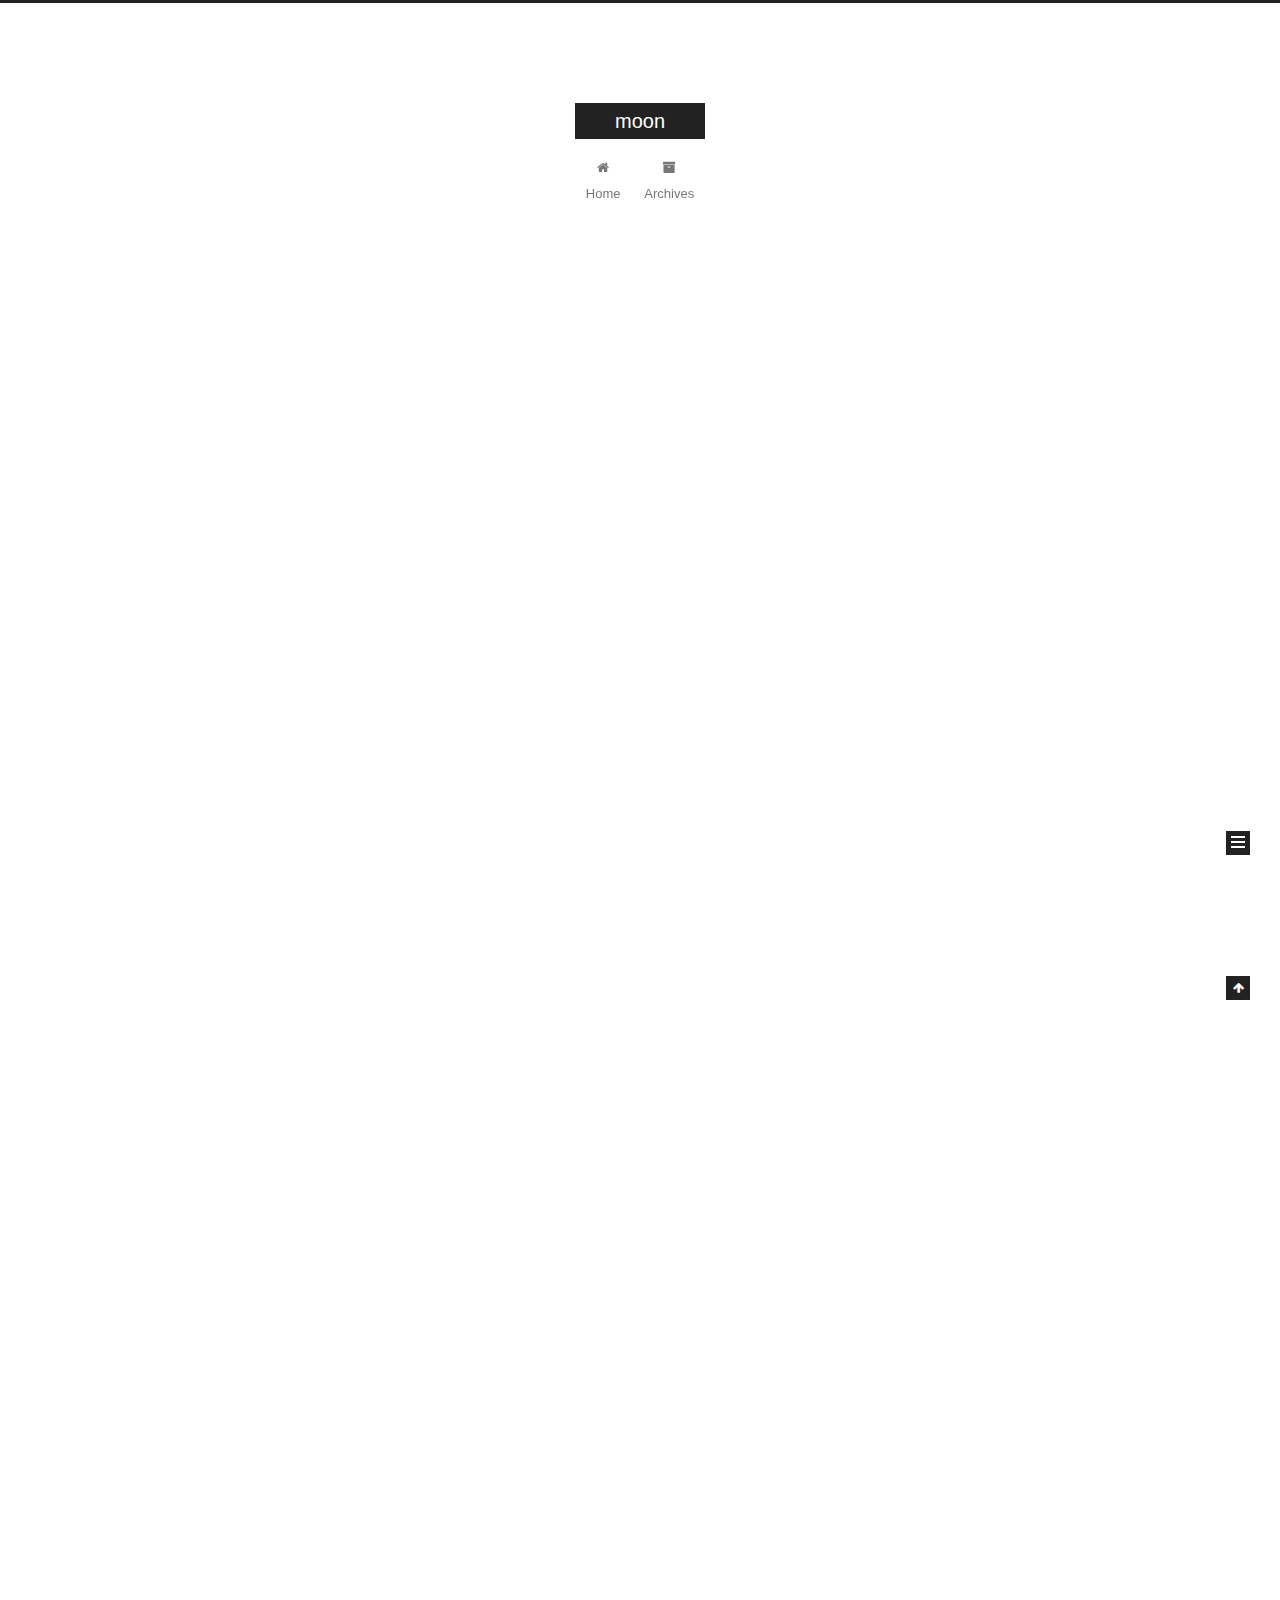
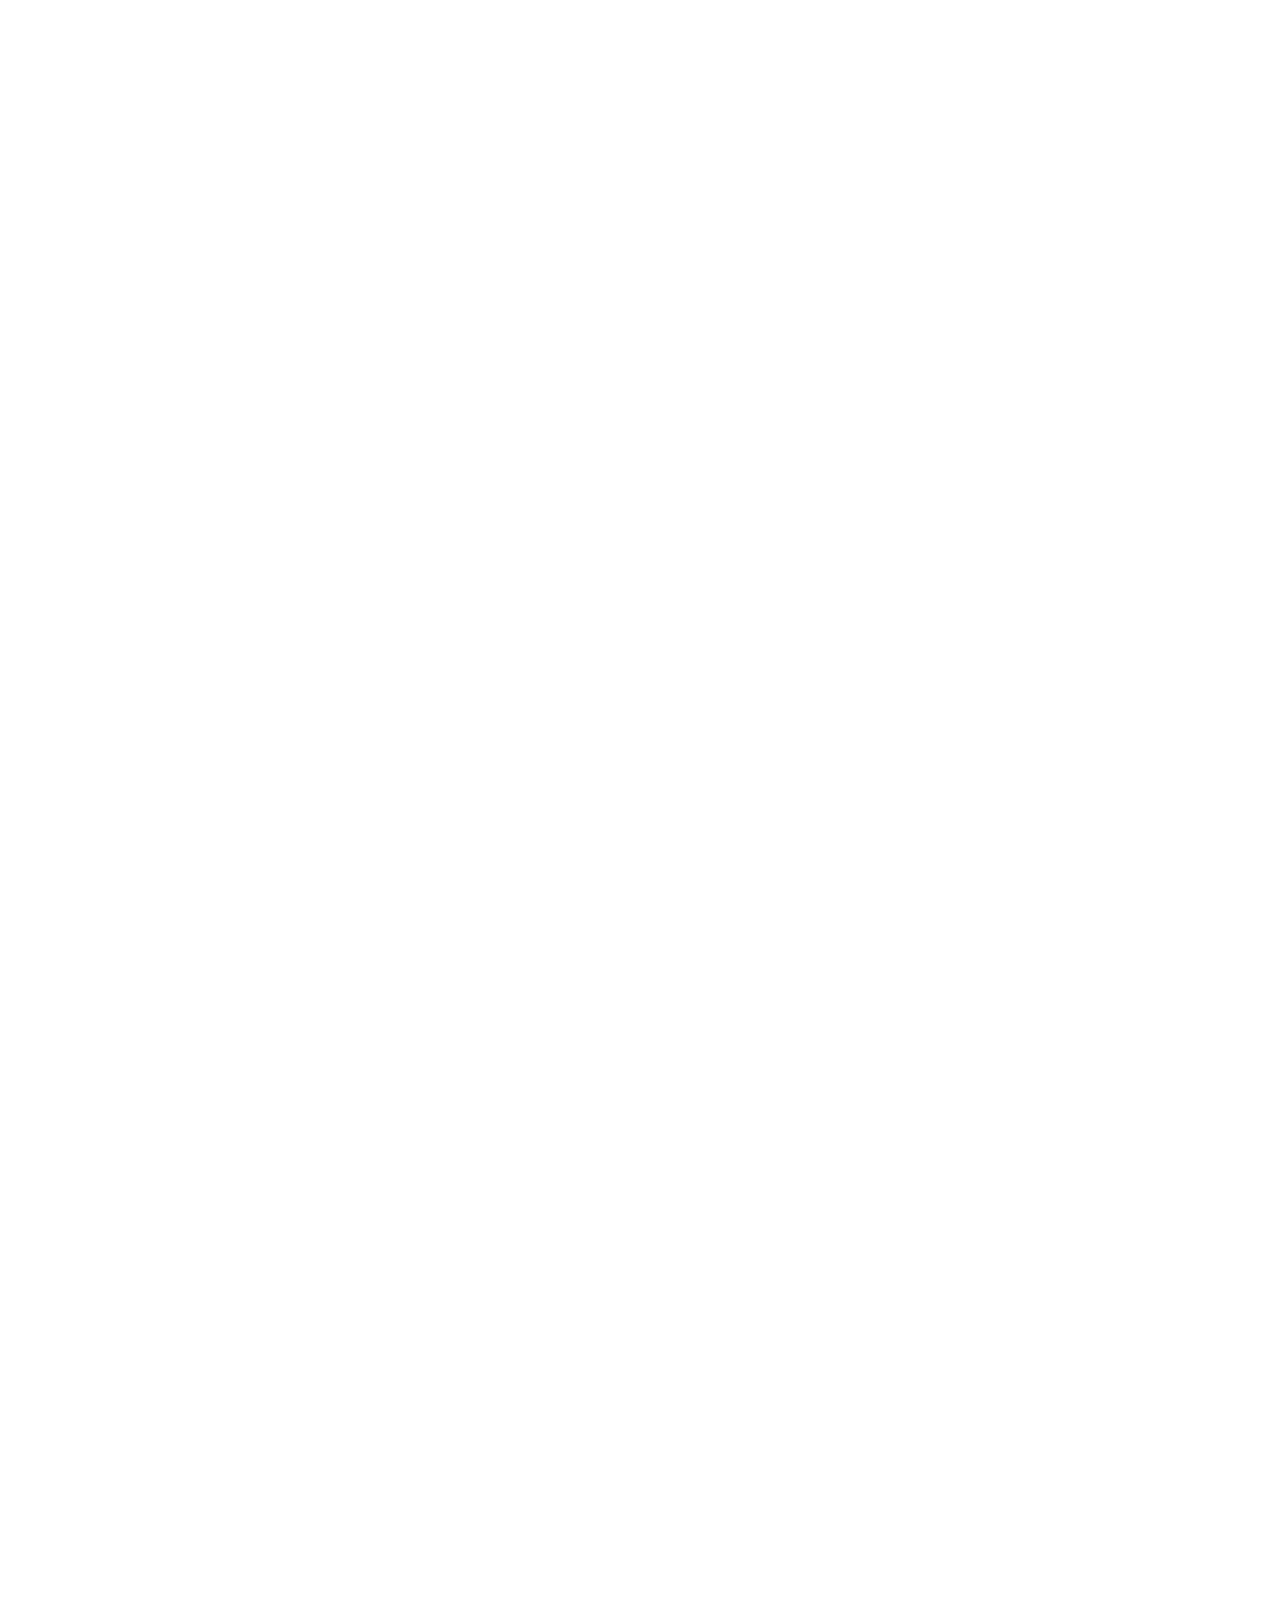
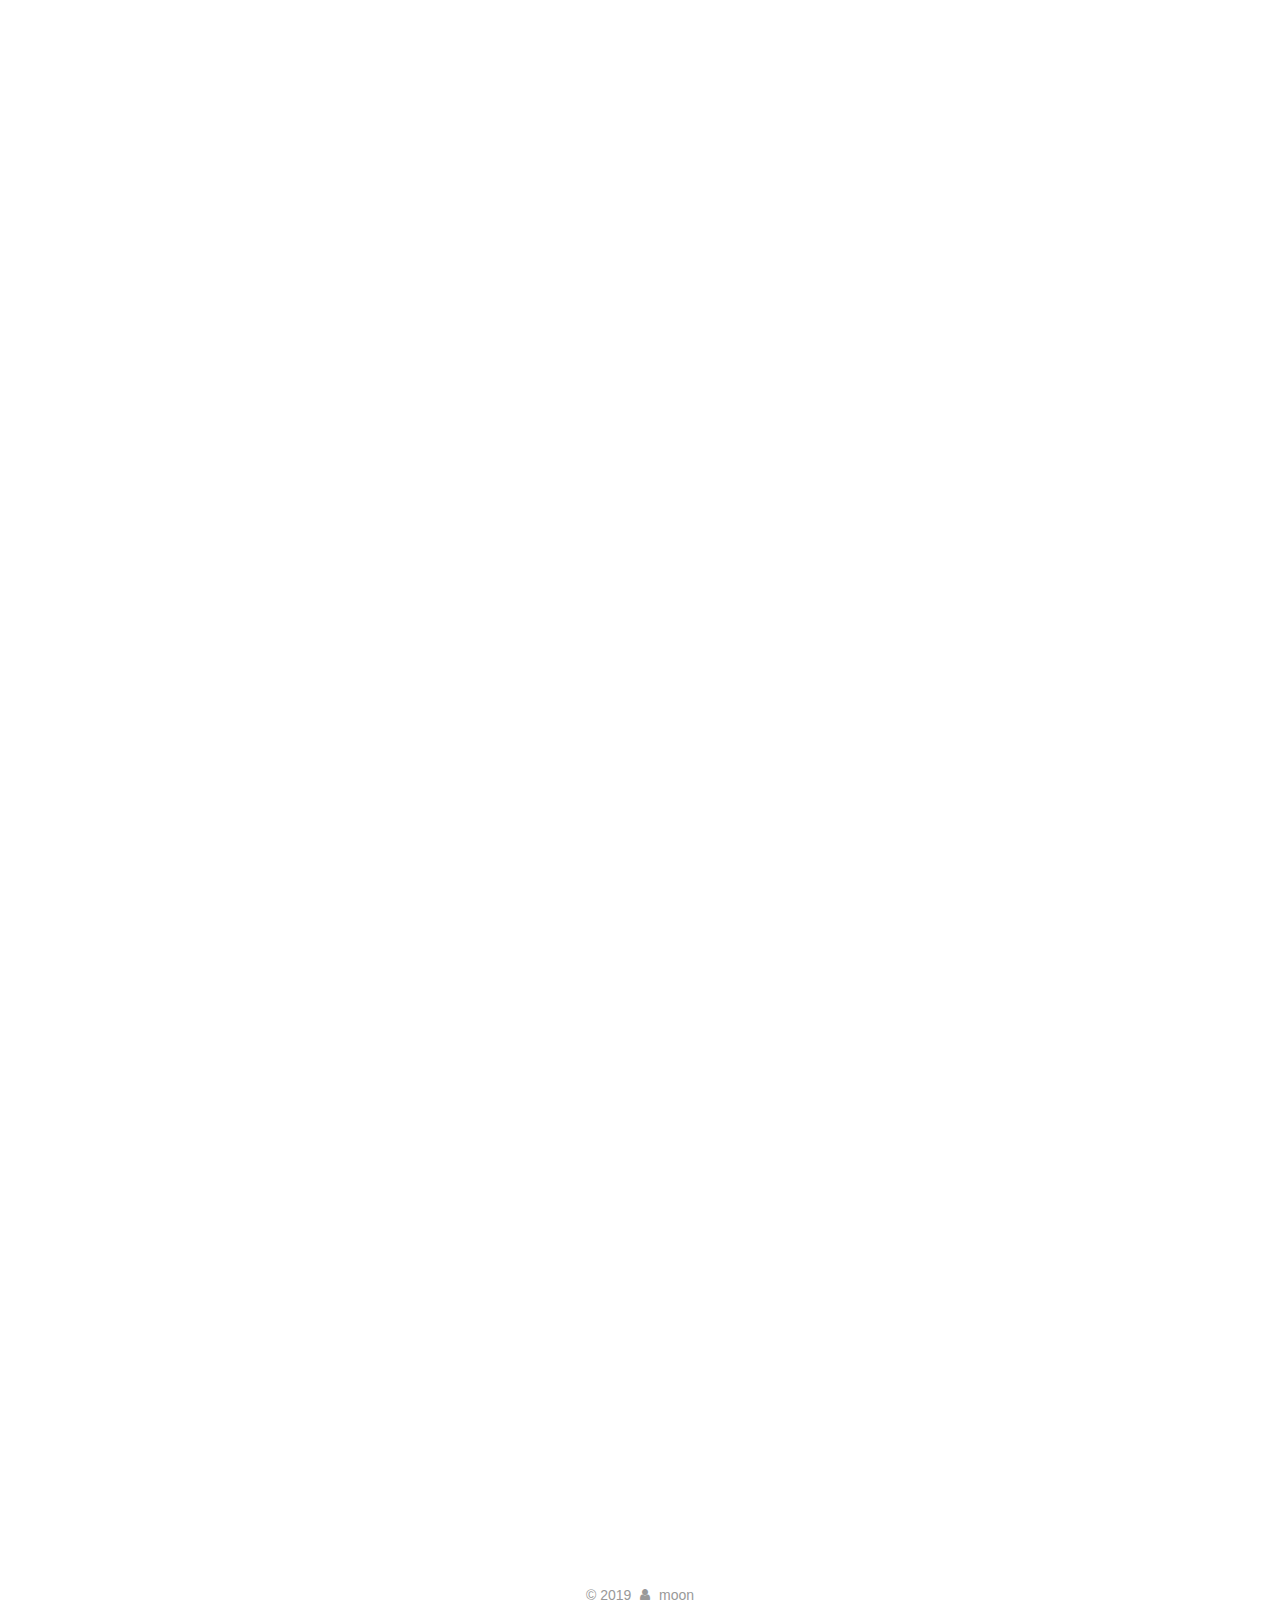
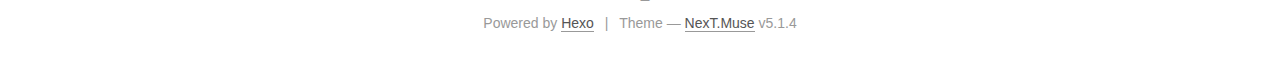
==== index.html @ 8098ab24 "Site updated: 2019-11-05 17:29:09" ====
<!DOCTYPE html>



  


<html class="theme-next muse use-motion" lang="zh-hans">
<head>
  <meta charset="UTF-8"/>
<meta http-equiv="X-UA-Compatible" content="IE=edge" />
<meta name="viewport" content="width=device-width, initial-scale=1, maximum-scale=1"/>
<meta name="theme-color" content="#222">









<meta http-equiv="Cache-Control" content="no-transform" />
<meta http-equiv="Cache-Control" content="no-siteapp" />
















  
  
  <link href="/lib/fancybox/source/jquery.fancybox.css?v=2.1.5" rel="stylesheet" type="text/css" />







<link href="/lib/font-awesome/css/font-awesome.min.css?v=4.6.2" rel="stylesheet" type="text/css" />

<link href="/css/main.css?v=5.1.4" rel="stylesheet" type="text/css" />


  <link rel="apple-touch-icon" sizes="180x180" href="/images/apple-touch-icon-next.png?v=5.1.4">


  <link rel="icon" type="image/png" sizes="32x32" href="/images/favicon-32x32-next.png?v=5.1.4">


  <link rel="icon" type="image/png" sizes="16x16" href="/images/favicon-16x16-next.png?v=5.1.4">


  <link rel="mask-icon" href="/images/logo.svg?v=5.1.4" color="#222">





  <meta name="keywords" content="Hexo, NexT" />










<meta name="description" content="🐎上人生">
<meta property="og:type" content="website">
<meta property="og:title" content="moon">
<meta property="og:url" content="http:&#x2F;&#x2F;yoursite.com&#x2F;index.html">
<meta property="og:site_name" content="moon">
<meta property="og:description" content="🐎上人生">
<meta property="og:locale" content="zh-hans">
<meta name="twitter:card" content="summary">



<script type="text/javascript" id="hexo.configurations">
  var NexT = window.NexT || {};
  var CONFIG = {
    root: '/',
    scheme: 'Muse',
    version: '5.1.4',
    sidebar: {"position":"left","display":"post","offset":12,"b2t":false,"scrollpercent":false,"onmobile":false},
    fancybox: true,
    tabs: true,
    motion: {"enable":true,"async":false,"transition":{"post_block":"fadeIn","post_header":"slideDownIn","post_body":"slideDownIn","coll_header":"slideLeftIn","sidebar":"slideUpIn"}},
    duoshuo: {
      userId: '0',
      author: 'Author'
    },
    algolia: {
      applicationID: '',
      apiKey: '',
      indexName: '',
      hits: {"per_page":10},
      labels: {"input_placeholder":"Search for Posts","hits_empty":"We didn't find any results for the search: ${query}","hits_stats":"${hits} results found in ${time} ms"}
    }
  };
</script>



  <link rel="canonical" href="http://yoursite.com/"/>





  <title>moon</title>
  








</head>

<body itemscope itemtype="http://schema.org/WebPage" lang="zh-hans">

  
  
    
  

  <div class="container sidebar-position-left 
  page-home">
    <div class="headband"></div>

    <header id="header" class="header" itemscope itemtype="http://schema.org/WPHeader">
      <div class="header-inner"><div class="site-brand-wrapper">
  <div class="site-meta ">
    

    <div class="custom-logo-site-title">
      <a href="/"  class="brand" rel="start">
        <span class="logo-line-before"><i></i></span>
        <span class="site-title">moon</span>
        <span class="logo-line-after"><i></i></span>
      </a>
    </div>
      
        <p class="site-subtitle"></p>
      
  </div>

  <div class="site-nav-toggle">
    <button>
      <span class="btn-bar"></span>
      <span class="btn-bar"></span>
      <span class="btn-bar"></span>
    </button>
  </div>
</div>

<nav class="site-nav">
  

  
    <ul id="menu" class="menu">
      
        
        <li class="menu-item menu-item-home">
          <a href="/%20" rel="section">
            
              <i class="menu-item-icon fa fa-fw fa-home"></i> <br />
            
            Home
          </a>
        </li>
      
        
        <li class="menu-item menu-item-archives">
          <a href="/archives/%20" rel="section">
            
              <i class="menu-item-icon fa fa-fw fa-archive"></i> <br />
            
            Archives
          </a>
        </li>
      

      
    </ul>
  

  
</nav>



 </div>
    </header>

    <main id="main" class="main">
      <div class="main-inner">
        <div class="content-wrap">
          <div id="content" class="content">
            
  <section id="posts" class="posts-expand">
    
      

  

  
  
  

  <article class="post post-type-normal" itemscope itemtype="http://schema.org/Article">
  
  
  
  <div class="post-block">
    <link itemprop="mainEntityOfPage" href="http://yoursite.com/2019/11/05/hexo-github%E6%90%AD%E5%BB%BA%E5%85%8D%E8%B4%B9%E4%B8%AA%E4%BA%BA%E5%8D%9A%E5%AE%A2/">

    <span hidden itemprop="author" itemscope itemtype="http://schema.org/Person">
      <meta itemprop="name" content="moon">
      <meta itemprop="description" content="">
      <meta itemprop="image" content="/images/avatar.gif">
    </span>

    <span hidden itemprop="publisher" itemscope itemtype="http://schema.org/Organization">
      <meta itemprop="name" content="moon">
    </span>

    
      <header class="post-header">

        
        
          <h1 class="post-title" itemprop="name headline">
                
                <a class="post-title-link" href="/2019/11/05/hexo-github%E6%90%AD%E5%BB%BA%E5%85%8D%E8%B4%B9%E4%B8%AA%E4%BA%BA%E5%8D%9A%E5%AE%A2/" itemprop="url">hexo-github搭建免费个人博客</a></h1>
        

        <div class="post-meta">
          <span class="post-time">
            
              <span class="post-meta-item-icon">
                <i class="fa fa-calendar-o"></i>
              </span>
              
                <span class="post-meta-item-text">Posted on</span>
              
              <time title="Post created" itemprop="dateCreated datePublished" datetime="2019-11-05T16:57:14+08:00">
                2019-11-05
              </time>
            

            

            
          </span>

          

          
            
          

          
          

          

          

          

        </div>
      </header>
    

    
    
    
    <div class="post-body" itemprop="articleBody">

      
      

      
        
          
            <hr>
<p>title: hexo+github搭建免费个人博客<br>date: 2019-11-05 16:35:52<br>tags:<br>–</p>
<p>#前言</p>
<p>使用github服务搭建博客的好处：</p>
<p>1.纯静态文件，访问速度快；<br>2.完全免费哦，不花一分钱就可以搭建，不需要服务器不需要后台；<br>3.随便绑定自己的域名，毫无ps痕迹<br>4.基于GitHub版本管理，可以随意恢复各个分支版本<br>5.此处省略…..</p>
<p>#2.准备工作</p>
<p>在开始一切之前，你必须：</p>
<p>1.有一个GitHub账号；<br>2.安装了node.js、npm,不懂请进行百度；<br>3.安装git客户端<br>4.本文相关环境(<a href="mailto:mac_os@10.13.6" target="_blank" rel="noopener">mac_os@10.13.6</a>，git@2.8.1，<a href="mailto:hexo@3.1.0" target="_blank" rel="noopener">hexo@3.1.0</a>)</p>
<p>#3.搭建github博客</p>
<p>3.1创建仓库</p>
<p>新建一个名为你的用户名.github.io的仓库，比如说，如果你的github用户名是test，那么你就新建test.github.io的仓库（必须是你的用户名，其它名称无效），将来你的网站访问地址就是 <a href="http://test.github.io" target="_blank" rel="noopener">http://test.github.io</a> 了，是不是很方便？</p>
<p>由此可见，每一个github账户最多只能创建一个这样可以直接使用域名访问的仓库。    </p>
<p>几个注意的地方：<br>注册的邮箱一定要验证，否则不会成功；<br>仓库名字必须是：username.github.io，其中username是你的用户名；<br>仓库创建成功不会立即生效，需要过一段时间，大概10-30分钟，或者更久，我的等了半个小时才生效</p>
<p>3.2域名绑定</p>
<p>当然，你不绑定域名肯定也是可以的，就用默认的 xxx.github.io 来访问，如果你想更个性一点，想拥有一个属于自己的域名，那也是OK的。</p>
<p>首先你要注册一个域名，域名注册以前总是推荐去godaddy，现在觉得其实国内的阿里云也挺不错的，价格也不贵，毕竟是大公司，放心！</p>
<p>绑定域名分2种情况：带www和不带www的。</p>
<p>域名配置最常见有2种方式，CNAME和A记录，CNAME填写域名，A记录填写IP，由于不带www方式只能采用A记录，所以必须先ping一下你的用户名.github.io的IP，然后到你的域名DNS设置页，将A记录指向你ping出来的IP，将CNAME指向你的用户名.github.io，这样可以保证无论是否添加www都可以访问。</p>
<p>3.3配置ssh key</p>
<p>为什么要配置这个呢？因为你提交代码肯定要拥有你的github权限才可以，但是直接使用用户名和密码太不安全了，所以我们使用ssh key来解决本地和服务器的连接问题。</p>
<p>$ cd ~/. ssh #检查本机已存在的ssh密钥<br>如果提示：No such file or directory 说明你是第一次使用git。</p>
<p>ssh-keygen -t rsa -C “邮件地址”</p>
<p>然后连续3次回车，最终会生成一个文件在用户目录下，打开用户目录，找到.ssh\id_rsa.pub文件，记事本打开并复制里面的内容，打开你的github主页，进入个人设置 -&gt; SSH and GPG keys -&gt; New SSH key：</p>
<p>3.4测试是否成功</p>
<p>$ ssh -T <a href="mailto:git@github.com" target="_blank" rel="noopener">git@github.com</a> # 注意邮箱地址不用改<br>如果提示Are you sure you want to continue connecting (yes/no)?，输入yes，然后会看到：</p>
<p>Hi liuxianan! You’ve successfully authenticated, but GitHub does not provide shell access.</p>
<p>看到这个信息说明SSH已配置成功！</p>
<p>此时你还需要配置：</p>
<p>$ git config –global user.name “liuxianan”// 你的github用户名，非昵称<br>$ git config –global user.email  “<a href="mailto:xxx@qq.com" target="_blank" rel="noopener">xxx@qq.com</a>“// 填写你的github注册邮箱</p>
<p>#4.用hexo开始写博客</p>
<p>Hexo是一个简单、快速、强大的基于 Github Pages 的博客发布工具，支持Markdown格式，有众多优秀插件和主题。</p>
<p>官网： <a href="http://hexo.io" target="_blank" rel="noopener">http://hexo.io</a><br>github: <a href="https://github.com/hexojs/hexo" target="_blank" rel="noopener">https://github.com/hexojs/hexo</a></p>
<p>安装：<br>$ npm install -g hexo</p>
<p>初始化：<br>$ cd /f/Workspaces/hexo/<br>$ hexo init<br>在电脑的某个地方新建一个名为hexo的文件夹（名字可以随便取），比如我的是F:\Workspaces\hexo，由于这个文件夹将来就作为你存放代码的地方，所以最好不要随便放。</p>
<p>执行以上命令之后，hexo就会在public文件夹生成相关html文件，这些文件将来都是要提交到github去的：</p>
<p>修改主题：<br>既然默认主题很丑，那我们别的不做，首先来替换一个好看点的主题。这是 官方主题。</p>
<p>个人比较喜欢的2个主题：hexo-theme-jekyll 和 hexo-theme-yilia。</p>
<p>首先下载这个主题：<br>$ cd /f/Workspaces/hexo/<br>$ git clone <a href="https://github.com/litten/hexo-theme-yilia.git" target="_blank" rel="noopener">https://github.com/litten/hexo-theme-yilia.git</a> themes/yilia</p>
<p>修改_config.yml中的theme: landscape改为theme: yilia，然后重新执行hexo g来重新生成。</p>
<p>如果出现一些莫名其妙的问题，可以先执行hexo clean来清理一下public的内容，然后再来重新生成和发布。</p>
<p>上传到github:</p>
<p>如果你一切都配置好了，发布上传很容易，一句hexo d就搞定，当然关键还是你要把所有东西配置好。</p>
<p>首先，ssh key肯定要配置好。</p>
<p>其次，配置_config.yml中有关deploy的部分：</p>
<p>正确写法：</p>
<p>deploy:<br>  type: git<br>  repository: <a href="mailto:git@github.com" target="_blank" rel="noopener">git@github.com</a>:liuxianan/liuxianan.github.io.git<br>  branch: master</p>

          
        
      
    </div>
    
    
    

    

    

    

    <footer class="post-footer">
      

      

      

      
      
        <div class="post-eof"></div>
      
    </footer>
  </div>
  
  
  
  </article>


    
      

  

  
  
  

  <article class="post post-type-normal" itemscope itemtype="http://schema.org/Article">
  
  
  
  <div class="post-block">
    <link itemprop="mainEntityOfPage" href="http://yoursite.com/2019/11/05/hello-world/">

    <span hidden itemprop="author" itemscope itemtype="http://schema.org/Person">
      <meta itemprop="name" content="moon">
      <meta itemprop="description" content="">
      <meta itemprop="image" content="/images/avatar.gif">
    </span>

    <span hidden itemprop="publisher" itemscope itemtype="http://schema.org/Organization">
      <meta itemprop="name" content="moon">
    </span>

    
      <header class="post-header">

        
        
          <h1 class="post-title" itemprop="name headline">
                
                <a class="post-title-link" href="/2019/11/05/hello-world/" itemprop="url">Hello World</a></h1>
        

        <div class="post-meta">
          <span class="post-time">
            
              <span class="post-meta-item-icon">
                <i class="fa fa-calendar-o"></i>
              </span>
              
                <span class="post-meta-item-text">Posted on</span>
              
              <time title="Post created" itemprop="dateCreated datePublished" datetime="2019-11-05T16:00:19+08:00">
                2019-11-05
              </time>
            

            

            
          </span>

          

          
            
          

          
          

          

          

          

        </div>
      </header>
    

    
    
    
    <div class="post-body" itemprop="articleBody">

      
      

      
        
          
            <p>Welcome to <a href="https://hexo.io/" target="_blank" rel="noopener">Hexo</a>! This is your very first post. Check <a href="https://hexo.io/docs/" target="_blank" rel="noopener">documentation</a> for more info. If you get any problems when using Hexo, you can find the answer in <a href="https://hexo.io/docs/troubleshooting.html" target="_blank" rel="noopener">troubleshooting</a> or you can ask me on <a href="https://github.com/hexojs/hexo/issues" target="_blank" rel="noopener">GitHub</a>.</p>
<h2 id="Quick-Start"><a href="#Quick-Start" class="headerlink" title="Quick Start"></a>Quick Start</h2><h3 id="Create-a-new-post"><a href="#Create-a-new-post" class="headerlink" title="Create a new post"></a>Create a new post</h3><figure class="highlight bash"><table><tr><td class="gutter"><pre><span class="line">1</span><br></pre></td><td class="code"><pre><span class="line">$ hexo new <span class="string">"My New Post"</span></span><br></pre></td></tr></table></figure>

<p>More info: <a href="https://hexo.io/docs/writing.html" target="_blank" rel="noopener">Writing</a></p>
<h3 id="Run-server"><a href="#Run-server" class="headerlink" title="Run server"></a>Run server</h3><figure class="highlight bash"><table><tr><td class="gutter"><pre><span class="line">1</span><br></pre></td><td class="code"><pre><span class="line">$ hexo server</span><br></pre></td></tr></table></figure>

<p>More info: <a href="https://hexo.io/docs/server.html" target="_blank" rel="noopener">Server</a></p>
<h3 id="Generate-static-files"><a href="#Generate-static-files" class="headerlink" title="Generate static files"></a>Generate static files</h3><figure class="highlight bash"><table><tr><td class="gutter"><pre><span class="line">1</span><br></pre></td><td class="code"><pre><span class="line">$ hexo generate</span><br></pre></td></tr></table></figure>

<p>More info: <a href="https://hexo.io/docs/generating.html" target="_blank" rel="noopener">Generating</a></p>
<h3 id="Deploy-to-remote-sites"><a href="#Deploy-to-remote-sites" class="headerlink" title="Deploy to remote sites"></a>Deploy to remote sites</h3><figure class="highlight bash"><table><tr><td class="gutter"><pre><span class="line">1</span><br></pre></td><td class="code"><pre><span class="line">$ hexo deploy</span><br></pre></td></tr></table></figure>

<p>More info: <a href="https://hexo.io/docs/one-command-deployment.html" target="_blank" rel="noopener">Deployment</a></p>

          
        
      
    </div>
    
    
    

    

    

    

    <footer class="post-footer">
      

      

      

      
      
        <div class="post-eof"></div>
      
    </footer>
  </div>
  
  
  
  </article>


    
  </section>

  


          </div>
          


          

        </div>
        
          
  
  <div class="sidebar-toggle">
    <div class="sidebar-toggle-line-wrap">
      <span class="sidebar-toggle-line sidebar-toggle-line-first"></span>
      <span class="sidebar-toggle-line sidebar-toggle-line-middle"></span>
      <span class="sidebar-toggle-line sidebar-toggle-line-last"></span>
    </div>
  </div>

  <aside id="sidebar" class="sidebar">
    
    <div class="sidebar-inner">

      

      

      <section class="site-overview-wrap sidebar-panel sidebar-panel-active">
        <div class="site-overview">
          <div class="site-author motion-element" itemprop="author" itemscope itemtype="http://schema.org/Person">
            
              <p class="site-author-name" itemprop="name">moon</p>
              <p class="site-description motion-element" itemprop="description">🐎上人生</p>
          </div>

          <nav class="site-state motion-element">

            
              <div class="site-state-item site-state-posts">
              
                <a href="/archives/%20%7C%7C%20archive">
              
                  <span class="site-state-item-count">2</span>
                  <span class="site-state-item-name">posts</span>
                </a>
              </div>
            

            

            

          </nav>

          

          

          
          

          
          

          

        </div>
      </section>

      

      

    </div>
  </aside>


        
      </div>
    </main>

    <footer id="footer" class="footer">
      <div class="footer-inner">
        <div class="copyright">&copy; <span itemprop="copyrightYear">2019</span>
  <span class="with-love">
    <i class="fa fa-user"></i>
  </span>
  <span class="author" itemprop="copyrightHolder">moon</span>

  
</div>


  <div class="powered-by">Powered by <a class="theme-link" target="_blank" href="https://hexo.io">Hexo</a></div>



  <span class="post-meta-divider">|</span>



  <div class="theme-info">Theme &mdash; <a class="theme-link" target="_blank" href="https://github.com/iissnan/hexo-theme-next">NexT.Muse</a> v5.1.4</div>




        







        
      </div>
    </footer>

    
      <div class="back-to-top">
        <i class="fa fa-arrow-up"></i>
        
      </div>
    

    

  </div>

  

<script type="text/javascript">
  if (Object.prototype.toString.call(window.Promise) !== '[object Function]') {
    window.Promise = null;
  }
</script>









  












  
  
    <script type="text/javascript" src="/lib/jquery/index.js?v=2.1.3"></script>
  

  
  
    <script type="text/javascript" src="/lib/fastclick/lib/fastclick.min.js?v=1.0.6"></script>
  

  
  
    <script type="text/javascript" src="/lib/jquery_lazyload/jquery.lazyload.js?v=1.9.7"></script>
  

  
  
    <script type="text/javascript" src="/lib/velocity/velocity.min.js?v=1.2.1"></script>
  

  
  
    <script type="text/javascript" src="/lib/velocity/velocity.ui.min.js?v=1.2.1"></script>
  

  
  
    <script type="text/javascript" src="/lib/fancybox/source/jquery.fancybox.pack.js?v=2.1.5"></script>
  


  


  <script type="text/javascript" src="/js/src/utils.js?v=5.1.4"></script>

  <script type="text/javascript" src="/js/src/motion.js?v=5.1.4"></script>



  
  

  

  


  <script type="text/javascript" src="/js/src/bootstrap.js?v=5.1.4"></script>



  


  




	





  





  












  





  

  

  

  
  

  

  

  

</body>
</html>
---- css/main.css ----
/* normalize.css v3.0.2 | MIT License | git.io/normalize */
html {
  font-family: sans-serif; /* 1 */
  -ms-text-size-adjust: 100%; /* 2 */
  -webkit-text-size-adjust: 100%; /* 2 */
}
body {
  margin: 0;
}
article,
aside,
details,
figcaption,
figure,
footer,
header,
hgroup,
main,
menu,
nav,
section,
summary {
  display: block;
}
audio,
canvas,
progress,
video {
  display: inline-block; /* 1 */
  vertical-align: baseline; /* 2 */
}
audio:not([controls]) {
  display: none;
  height: 0;
}
[hidden],
template {
  display: none;
}
a {
  background-color: transparent;
}
a:active,
a:hover {
  outline: 0;
}
abbr[title] {
  border-bottom: 1px dotted;
}
b,
strong {
  font-weight: bold;
}
dfn {
  font-style: italic;
}
h1 {
  font-size: 2em;
  margin: 0.67em 0;
}
mark {
  background: #ff0;
  color: #000;
}
small {
  font-size: 80%;
}
sub,
sup {
  font-size: 75%;
  line-height: 0;
  position: relative;
  vertical-align: baseline;
}
sup {
  top: -0.5em;
}
sub {
  bottom: -0.25em;
}
img {
  border: 0;
}
svg:not(:root) {
  overflow: hidden;
}
figure {
  margin: 1em 40px;
}
hr {
  -moz-box-sizing: content-box;
  box-sizing: content-box;
  height: 0;
}
pre {
  overflow: auto;
}
code,
kbd,
pre,
samp {
  font-family: monospace, monospace;
  font-size: 1em;
}
button,
input,
optgroup,
select,
textarea {
  color: inherit; /* 1 */
  font: inherit; /* 2 */
  margin: 0; /* 3 */
}
button {
  overflow: visible;
}
button,
select {
  text-transform: none;
}
button,
html input[type="button"],
input[type="reset"],
input[type="submit"] {
  -webkit-appearance: button; /* 2 */
  cursor: pointer; /* 3 */
}
button[disabled],
html input[disabled] {
  cursor: default;
}
button::-moz-focus-inner,
input::-moz-focus-inner {
  border: 0;
  padding: 0;
}
input {
  line-height: normal;
}
input[type="checkbox"],
input[type="radio"] {
  box-sizing: border-box; /* 1 */
  padding: 0; /* 2 */
}
input[type="number"]::-webkit-inner-spin-button,
input[type="number"]::-webkit-outer-spin-button {
  height: auto;
}
input[type="search"] {
  -webkit-appearance: textfield; /* 1 */
  -moz-box-sizing: content-box;
  -webkit-box-sizing: content-box; /* 2 */
  box-sizing: content-box;
}
input[type="search"]::-webkit-search-cancel-button,
input[type="search"]::-webkit-search-decoration {
  -webkit-appearance: none;
}
fieldset {
  border: 1px solid #c0c0c0;
  margin: 0 2px;
  padding: 0.35em 0.625em 0.75em;
}
legend {
  border: 0; /* 1 */
  padding: 0; /* 2 */
}
textarea {
  overflow: auto;
}
optgroup {
  font-weight: bold;
}
table {
  border-collapse: collapse;
  border-spacing: 0;
}
td,
th {
  padding: 0;
}
::selection {
  background: #262a30;
  color: #fff;
}
body {
  position: relative;
  font-family: 'Lato', "PingFang SC", "Microsoft YaHei", sans-serif;
  font-size: 14px;
  line-height: 2;
  color: #555;
  background: #fff;
}
@media (max-width: 767px) {
  body {
    padding-right: 0 !important;
  }
}
@media (min-width: 768px) and (max-width: 991px) {
  body {
    padding-right: 0 !important;
  }
}
@media (min-width: 1600px) {
  body {
    font-size: 16px;
  }
}
h1,
h2,
h3,
h4,
h5,
h6 {
  margin: 0;
  padding: 0;
  font-weight: bold;
  line-height: 1.5;
  font-family: 'Lato', "PingFang SC", "Microsoft YaHei", sans-serif;
}
h2,
h3,
h4,
h5,
h6 {
  margin: 20px 0 15px;
}
h1 {
  font-size: 22px;
}
@media (max-width: 767px) {
  h1 {
    font-size: 18px;
  }
}
h2 {
  font-size: 20px;
}
@media (max-width: 767px) {
  h2 {
    font-size: 16px;
  }
}
h3 {
  font-size: 18px;
}
@media (max-width: 767px) {
  h3 {
    font-size: 14px;
  }
}
h4 {
  font-size: 16px;
}
@media (max-width: 767px) {
  h4 {
    font-size: 12px;
  }
}
h5 {
  font-size: 14px;
}
@media (max-width: 767px) {
  h5 {
    font-size: 10px;
  }
}
h6 {
  font-size: 12px;
}
@media (max-width: 767px) {
  h6 {
    font-size: 8px;
  }
}
p {
  margin: 0 0 20px 0;
}
a {
  color: #555;
  text-decoration: none;
  outline: none;
  border-bottom: 1px solid #999;
  word-wrap: break-word;
}
a:hover {
  color: #222;
  border-bottom-color: #222;
}
blockquote {
  margin: 0;
  padding: 0;
}
img {
  display: block;
  margin: auto;
  max-width: 100%;
  height: auto;
}
hr {
  margin: 40px 0;
  height: 3px;
  border: none;
  background-color: #ddd;
  background-image: repeating-linear-gradient(-45deg, #fff, #fff 4px, transparent 4px, transparent 8px);
}
blockquote {
  padding: 0 15px;
  color: #666;
  border-left: 4px solid #ddd;
}
blockquote cite::before {
  content: "-";
  padding: 0 5px;
}
dt {
  font-weight: 700;
}
dd {
  margin: 0;
  padding: 0;
}
kbd {
  border: 1px solid #ccc;
  border-radius: 0.2em;
  box-shadow: 0.1em 0.1em 0.2em rgba(0,0,0,0.1);
  background-color: #f9f9f9;
  font-family: inherit;
  background-image: -webkit-linear-gradient(top, #eee, #fff, #eee);
  padding: 0.1em 0.3em;
  white-space: nowrap;
}
.text-left {
  text-align: left;
}
.text-center {
  text-align: center;
}
.text-right {
  text-align: right;
}
.text-justify {
  text-align: justify;
}
.text-nowrap {
  white-space: nowrap;
}
.text-lowercase {
  text-transform: lowercase;
}
.text-uppercase {
  text-transform: uppercase;
}
.text-capitalize {
  text-transform: capitalize;
}
.center-block {
  display: block;
  margin-left: auto;
  margin-right: auto;
}
.clearfix:before,
.clearfix:after {
  content: " ";
  display: table;
}
.clearfix:after {
  clear: both;
}
.pullquote {
  width: 45%;
}
.pullquote.left {
  float: left;
  margin-left: 5px;
  margin-right: 10px;
}
.pullquote.right {
  float: right;
  margin-left: 10px;
  margin-right: 5px;
}
.affix.affix.affix {
  position: fixed;
}
.translation {
  margin-top: -20px;
  font-size: 14px;
  color: #999;
}
.scrollbar-measure {
  width: 100px;
  height: 100px;
  overflow: scroll;
  position: absolute;
  top: -9999px;
}
.use-motion .motion-element {
  opacity: 0;
}
table {
  margin: 20px 0;
  width: 100%;
  border-collapse: collapse;
  border-spacing: 0;
  border: 1px solid #ddd;
  font-size: 14px;
  table-layout: fixed;
  word-wrap: break-all;
}
table>tbody>tr:nth-of-type(odd) {
  background-color: #f9f9f9;
}
table>tbody>tr:hover {
  background-color: #f5f5f5;
}
caption,
th,
td {
  padding: 8px;
  text-align: left;
  vertical-align: middle;
  font-weight: normal;
}
th,
td {
  border-bottom: 3px solid #ddd;
  border-right: 1px solid #eee;
}
th {
  padding-bottom: 10px;
  font-weight: 700;
}
td {
  border-bottom-width: 1px;
}
html,
body {
  height: 100%;
}
.container {
  position: relative;
  min-height: 100%;
}
.header-inner {
  margin: 0 auto;
  padding: 100px 0 70px;
  width: 700px;
}
@media (min-width: 1600px) {
  .container .header-inner {
    width: 900px;
  }
}
.main {
  padding-bottom: 150px;
}
.main-inner {
  margin: 0 auto;
  width: 700px;
}
@media (min-width: 1600px) {
  .container .main-inner {
    width: 900px;
  }
}
.footer {
  position: absolute;
  left: 0;
  bottom: 0;
  width: 100%;
  min-height: 50px;
}
.footer-inner {
  box-sizing: border-box;
  margin: 20px auto;
  width: 700px;
}
@media (min-width: 1600px) {
  .container .footer-inner {
    width: 900px;
  }
}
pre,
.highlight {
  overflow: auto;
  margin: 20px 0;
  padding: 0;
  font-size: 13px;
  color: #4d4d4c;
  background: #f7f7f7;
  line-height: 1.6;
}
pre,
code {
  font-family: consolas, Menlo, "PingFang SC", "Microsoft YaHei", monospace;
}
code {
  padding: 2px 4px;
  word-wrap: break-word;
  color: #555;
  background: #eee;
  border-radius: 3px;
  font-size: 13px;
}
pre {
  padding: 10px;
}
pre code {
  padding: 0;
  color: #4d4d4c;
  background: none;
  text-shadow: none;
}
.highlight {
  border-radius: 1px;
}
.highlight pre {
  border: none;
  margin: 0;
  padding: 10px 0;
}
.highlight table {
  margin: 0;
  width: auto;
  border: none;
}
.highlight td {
  border: none;
  padding: 0;
}
.highlight figcaption {
  font-size: 1em;
  color: #4d4d4c;
  line-height: 1em;
  margin-bottom: 1em;
}
.highlight figcaption:before,
.highlight figcaption:after {
  content: " ";
  display: table;
}
.highlight figcaption:after {
  clear: both;
}
.highlight figcaption a {
  float: right;
  color: #4d4d4c;
}
.highlight figcaption a:hover {
  border-bottom-color: #4d4d4c;
}
.highlight .gutter pre {
  padding-left: 10px;
  padding-right: 10px;
  color: #869194;
  text-align: right;
  background-color: #eff2f3;
}
.highlight .code pre {
  width: 100%;
  padding-left: 10px;
  padding-right: 10px;
  background-color: #f7f7f7;
}
.highlight .line {
  height: 20px;
}
.gutter {
  -webkit-user-select: none;
  -moz-user-select: none;
  -ms-user-select: none;
  user-select: none;
}
.gist table {
  width: auto;
}
.gist table td {
  border: none;
}
pre .deletion {
  background: #fdd;
}
pre .addition {
  background: #dfd;
}
pre .meta {
  color: #8959a8;
}
pre .comment {
  color: #8e908c;
}
pre .variable,
pre .attribute,
pre .tag,
pre .regexp,
pre .ruby .constant,
pre .xml .tag .title,
pre .xml .pi,
pre .xml .doctype,
pre .html .doctype,
pre .css .id,
pre .css .class,
pre .css .pseudo {
  color: #c82829;
}
pre .number,
pre .preprocessor,
pre .built_in,
pre .literal,
pre .params,
pre .constant,
pre .command {
  color: #f5871f;
}
pre .ruby .class .title,
pre .css .rules .attribute,
pre .string,
pre .value,
pre .inheritance,
pre .header,
pre .ruby .symbol,
pre .xml .cdata,
pre .special,
pre .number,
pre .formula {
  color: #718c00;
}
pre .title,
pre .css .hexcolor {
  color: #3e999f;
}
pre .function,
pre .python .decorator,
pre .python .title,
pre .ruby .function .title,
pre .ruby .title .keyword,
pre .perl .sub,
pre .javascript .title,
pre .coffeescript .title {
  color: #4271ae;
}
pre .keyword,
pre .javascript .function {
  color: #8959a8;
}
.full-image.full-image.full-image.full-image {
  border: none;
  max-width: 100%;
  width: auto;
  margin: 20px auto 25px;
}
@media (min-width: 992px) {
  .full-image.full-image.full-image.full-image {
    max-width: none;
    width: 110%;
    margin: 25px -5%;
  }
}
.blockquote-center,
.page-home .post-type-quote blockquote,
.page-post-detail .post-type-quote blockquote {
  position: relative;
  margin: 40px 0;
  padding: 0;
  border-left: none;
  text-align: center;
}
.blockquote-center::before,
.page-home .post-type-quote blockquote::before,
.page-post-detail .post-type-quote blockquote::before,
.blockquote-center::after,
.page-home .post-type-quote blockquote::after,
.page-post-detail .post-type-quote blockquote::after {
  position: absolute;
  content: ' ';
  display: block;
  width: 100%;
  height: 24px;
  opacity: 0.2;
  background-repeat: no-repeat;
  background-position: 0 -6px;
  background-size: 22px 22px;
}
.blockquote-center::before,
.page-home .post-type-quote blockquote::before,
.page-post-detail .post-type-quote blockquote::before {
  top: -20px;
  background-image: url("../images/quote-l.svg");
  border-top: 1px solid #ccc;
}
.blockquote-center::after,
.page-home .post-type-quote blockquote::after,
.page-post-detail .post-type-quote blockquote::after {
  bottom: -20px;
  background-image: url("../images/quote-r.svg");
  border-bottom: 1px solid #ccc;
  background-position: 100% 8px;
}
.blockquote-center p,
.page-home .post-type-quote blockquote p,
.page-post-detail .post-type-quote blockquote p,
.blockquote-center div,
.page-home .post-type-quote blockquote div,
.page-post-detail .post-type-quote blockquote div {
  text-align: center;
}
.post .post-body .group-picture img {
  box-sizing: border-box;
  padding: 0 3px;
  border: none;
}
.post .group-picture-row {
  overflow: hidden;
  margin-top: 6px;
}
.post .group-picture-row:first-child {
  margin-top: 0;
}
.post .group-picture-column {
  float: left;
}
.page-post-detail .post-body .group-picture-column {
  float: none;
  margin-top: 10px;
  width: auto !important;
}
.page-post-detail .post-body .group-picture-column img {
  margin: 0 auto;
}
.page-archive .group-picture-container {
  overflow: hidden;
}
.page-archive .group-picture-row {
  float: left;
}
.page-archive .group-picture-row:first-child {
  margin-top: 6px;
}
.page-archive .group-picture-column {
  max-width: 150px;
  max-height: 150px;
}
.post-body .note {
  position: relative;
  padding: 15px;
  margin-bottom: 20px;
  border: 1px solid #eee;
  border-left-width: 5px;
  border-radius: 3px;
}
.post-body .note h2,
.post-body .note h3,
.post-body .note h4,
.post-body .note h5,
.post-body .note h6 {
  margin-top: 0;
  margin-bottom: 0;
  border-bottom: initial;
  padding-top: 0 !important;
}
.post-body .note p:first-child,
.post-body .note ul:first-child,
.post-body .note ol:first-child,
.post-body .note table:first-child,
.post-body .note pre:first-child,
.post-body .note blockquote:first-child {
  margin-top: 0;
}
.post-body .note p:last-child,
.post-body .note ul:last-child,
.post-body .note ol:last-child,
.post-body .note table:last-child,
.post-body .note pre:last-child,
.post-body .note blockquote:last-child {
  margin-bottom: 0;
}
.post-body .note.default {
  border-left-color: #777;
}
.post-body .note.default h2,
.post-body .note.default h3,
.post-body .note.default h4,
.post-body .note.default h5,
.post-body .note.default h6 {
  color: #777;
}
.post-body .note.primary {
  border-left-color: #6f42c1;
}
.post-body .note.primary h2,
.post-body .note.primary h3,
.post-body .note.primary h4,
.post-body .note.primary h5,
.post-body .note.primary h6 {
  color: #6f42c1;
}
.post-body .note.info {
  border-left-color: #428bca;
}
.post-body .note.info h2,
.post-body .note.info h3,
.post-body .note.info h4,
.post-body .note.info h5,
.post-body .note.info h6 {
  color: #428bca;
}
.post-body .note.success {
  border-left-color: #5cb85c;
}
.post-body .note.success h2,
.post-body .note.success h3,
.post-body .note.success h4,
.post-body .note.success h5,
.post-body .note.success h6 {
  color: #5cb85c;
}
.post-body .note.warning {
  border-left-color: #f0ad4e;
}
.post-body .note.warning h2,
.post-body .note.warning h3,
.post-body .note.warning h4,
.post-body .note.warning h5,
.post-body .note.warning h6 {
  color: #f0ad4e;
}
.post-body .note.danger {
  border-left-color: #d9534f;
}
.post-body .note.danger h2,
.post-body .note.danger h3,
.post-body .note.danger h4,
.post-body .note.danger h5,
.post-body .note.danger h6 {
  color: #d9534f;
}
.post-body .label {
  display: inline;
  padding: 0 2px;
  white-space: nowrap;
}
.post-body .label.default {
  background-color: #f0f0f0;
}
.post-body .label.primary {
  background-color: #efe6f7;
}
.post-body .label.info {
  background-color: #e5f2f8;
}
.post-body .label.success {
  background-color: #e7f4e9;
}
.post-body .label.warning {
  background-color: #fcf6e1;
}
.post-body .label.danger {
  background-color: #fae8eb;
}
.post-body .tabs {
  position: relative;
  display: block;
  margin-bottom: 20px;
  padding-top: 10px;
}
.post-body .tabs ul.nav-tabs {
  margin: 0;
  padding: 0;
  display: flex;
  margin-bottom: -1px;
}
@media (max-width: 413px) {
  .post-body .tabs ul.nav-tabs {
    display: block;
    margin-bottom: 5px;
  }
}
.post-body .tabs ul.nav-tabs li.tab {
  list-style-type: none !important;
  margin: 0 0.25em 0 0;
  border-top: 3px solid transparent;
  border-left: 1px solid transparent;
  border-right: 1px solid transparent;
}
@media (max-width: 413px) {
  .post-body .tabs ul.nav-tabs li.tab {
    margin: initial;
    border-top: 1px solid transparent;
    border-left: 3px solid transparent;
    border-right: 1px solid transparent;
    border-bottom: 1px solid transparent;
  }
}
.post-body .tabs ul.nav-tabs li.tab a {
  outline: 0;
  border-bottom: initial;
  display: block;
  line-height: 1.8em;
  padding: 0.25em 0.75em;
  transition-duration: 0.2s;
  transition-timing-function: ease-out;
  transition-delay: 0s;
}
.post-body .tabs ul.nav-tabs li.tab a i {
  width: 1.285714285714286em;
}
.post-body .tabs ul.nav-tabs li.tab.active {
  border-top: 3px solid #fc6423;
  border-left: 1px solid #ddd;
  border-right: 1px solid #ddd;
  background-color: #fff;
}
@media (max-width: 413px) {
  .post-body .tabs ul.nav-tabs li.tab.active {
    border-top: 1px solid #ddd;
    border-left: 3px solid #fc6423;
    border-right: 1px solid #ddd;
    border-bottom: 1px solid #ddd;
  }
}
.post-body .tabs ul.nav-tabs li.tab.active a {
  cursor: default;
  color: #555;
}
.post-body .tabs .tab-content {
  background-color: #fff;
}
.post-body .tabs .tab-content .tab-pane {
  border: 1px solid #ddd;
  padding: 20px 20px 0 20px;
}
.post-body .tabs .tab-content .tab-pane:not(.active) {
  display: none !important;
}
.post-body .tabs .tab-content .tab-pane.active {
  display: block !important;
}
.btn {
  display: inline-block;
  padding: 0 20px;
  font-size: 14px;
  color: #fff;
  background: #222;
  border: 2px solid #222;
  text-decoration: none;
  border-radius: 0;
  transition-property: background-color;
  transition-duration: 0.2s;
  transition-timing-function: ease-in-out;
  transition-delay: 0s;
  line-height: 2;
}
.btn:hover {
  border-color: #222;
  color: #222;
  background: #fff;
}
.btn +.btn {
  margin: 0 0 8px 8px;
}
.btn .fa-fw {
  width: 1.285714285714286em;
  text-align: left;
}
.btn-bar {
  display: block;
  width: 22px;
  height: 2px;
  background: #555;
  border-radius: 1px;
}
.btn-bar+.btn-bar {
  margin-top: 4px;
}
.pagination {
  margin: 120px 0 40px;
  text-align: center;
  border-top: 1px solid #eee;
}
.page-number-basic,
.pagination .prev,
.pagination .next,
.pagination .page-number,
.pagination .space {
  display: inline-block;
  position: relative;
  top: -1px;
  margin: 0 10px;
  padding: 0 11px;
}
@media (max-width: 767px) {
  .page-number-basic,
  .pagination .prev,
  .pagination .next,
  .pagination .page-number,
  .pagination .space {
    margin: 0 5px;
  }
}
.pagination .prev,
.pagination .next,
.pagination .page-number {
  border-bottom: 0;
  border-top: 1px solid #eee;
  transition-property: border-color;
  transition-duration: 0.2s;
  transition-timing-function: ease-in-out;
  transition-delay: 0s;
}
.pagination .prev:hover,
.pagination .next:hover,
.pagination .page-number:hover {
  border-top-color: #222;
}
.pagination .space {
  padding: 0;
  margin: 0;
}
.pagination .prev {
  margin-left: 0;
}
.pagination .next {
  margin-right: 0;
}
.pagination .page-number.current {
  color: #fff;
  background: #ccc;
  border-top-color: #ccc;
}
@media (max-width: 767px) {
  .pagination {
    border-top: none;
  }
  .pagination .prev,
  .pagination .next,
  .pagination .page-number {
    margin-bottom: 10px;
    border-top: 0;
    border-bottom: 1px solid #eee;
    padding: 0 10px;
  }
  .pagination .prev:hover,
  .pagination .next:hover,
  .pagination .page-number:hover {
    border-bottom-color: #222;
  }
}
.comments {
  margin: 60px 20px 0;
}
.tag-cloud {
  text-align: center;
}
.tag-cloud a {
  display: inline-block;
  margin: 10px;
}
.back-to-top {
  box-sizing: border-box;
  position: fixed;
  bottom: -100px;
  right: 30px;
  z-index: 1050;
  padding: 0 6px;
  width: 24px;
  background: #222;
  font-size: 12px;
  opacity: 1;
  color: #fff;
  cursor: pointer;
  text-align: center;
  -webkit-transform: translateZ(0);
  transition-property: bottom;
  transition-duration: 0.2s;
  transition-timing-function: ease-in-out;
  transition-delay: 0s;
}
@media (min-width: 768px) and (max-width: 991px) {
  .back-to-top {
    display: none !important;
  }
}
@media (max-width: 767px) {
  .back-to-top {
    display: none !important;
  }
}
.back-to-top.back-to-top-on {
  bottom: 19px;
}
.header {
  background: transparent;
}
.header-inner {
  position: relative;
}
.headband {
  height: 3px;
  background: #222;
}
.site-meta {
  margin: 0;
  text-align: center;
}
@media (max-width: 767px) {
  .site-meta {
    text-align: center;
  }
}
.brand {
  position: relative;
  display: inline-block;
  padding: 0 40px;
  color: #fff;
  background: #222;
  border-bottom: none;
}
.brand:hover {
  color: #fff;
}
.logo {
  display: inline-block;
  margin-right: 5px;
  line-height: 36px;
  vertical-align: top;
}
.site-title {
  display: inline-block;
  vertical-align: top;
  line-height: 36px;
  font-size: 20px;
  font-weight: normal;
  font-family: 'Lato', "PingFang SC", "Microsoft YaHei", sans-serif;
}
.site-subtitle {
  margin-top: 10px;
  font-size: 13px;
  color: #999;
}
.use-motion .brand {
  opacity: 0;
}
.use-motion .logo,
.use-motion .site-title,
.use-motion .site-subtitle {
  opacity: 0;
  position: relative;
  top: -10px;
}
.site-nav-toggle {
  display: none;
  position: absolute;
  top: 10px;
  left: 10px;
}
@media (max-width: 767px) {
  .site-nav-toggle {
    display: block;
  }
}
.site-nav-toggle button {
  margin-top: 2px;
  padding: 9px 10px;
  background: transparent;
  border: none;
}
@media (max-width: 767px) {
  .site-nav {
    display: none;
    margin: 0 -10px;
    padding: 0 10px;
    clear: both;
    border-top: 1px solid #ddd;
  }
}
@media (min-width: 768px) and (max-width: 991px) {
  .site-nav {
    display: block !important;
  }
}
@media (min-width: 992px) {
  .site-nav {
    display: block !important;
  }
}
.menu {
  margin-top: 20px;
  padding-left: 0;
  text-align: center;
}
.menu .menu-item {
  display: inline-block;
  margin: 0 10px;
  list-style: none;
}
@media screen and (max-width: 767px) {
  .menu .menu-item {
    margin-top: 10px;
  }
}
.menu .menu-item a {
  display: block;
  font-size: 13px;
  line-height: inherit;
  border-bottom: 1px solid transparent;
  transition-property: border-color;
  transition-duration: 0.2s;
  transition-timing-function: ease-in-out;
  transition-delay: 0s;
}
.menu .menu-item a:hover {
  border-bottom-color: #222;
}
.menu .menu-item .fa {
  margin-right: 5px;
}
.use-motion .menu-item {
  opacity: 0;
}
.post-body {
  font-family: 'Lato', "PingFang SC", "Microsoft YaHei", sans-serif;
}
@media (max-width: 767px) {
  .post-body {
    word-break: break-word;
  }
}
.post-body .fancybox img {
  display: block !important;
  margin: 0 auto;
  cursor: pointer;
  cursor: zoom-in;
  cursor: -webkit-zoom-in;
}
.post-body .image-caption,
.post-body .figure .caption {
  margin: -20px auto 15px;
  text-align: center;
  font-size: 14px;
  color: #999;
  font-weight: bold;
  line-height: 1;
}
.post-sticky-flag {
  display: inline-block;
  font-size: 16px;
  -ms-transform: rotate(30deg);
  -webkit-transform: rotate(30deg);
  -moz-transform: rotate(30deg);
  -ms-transform: rotate(30deg);
  -o-transform: rotate(30deg);
  transform: rotate(30deg);
}
.use-motion .post-block,
.use-motion .pagination,
.use-motion .comments {
  opacity: 0;
}
.use-motion .post-header {
  opacity: 0;
}
.use-motion .post-body {
  opacity: 0;
}
.use-motion .collection-title {
  opacity: 0;
}
.posts-expand {
  padding-top: 40px;
}
@media (max-width: 767px) {
  .posts-expand {
    margin: 0 20px;
  }
  .post-body pre .gutter pre {
    padding-right: 10px;
  }
  .post-body .highlight {
    margin-left: 0px;
    margin-right: 0px;
    padding: 0;
  }
  .post-body .highlight .gutter pre {
    padding-right: 10px;
  }
}
@media (min-width: 992px) {
  .posts-expand .post-body {
    text-align: justify;
  }
}
.posts-expand .post-body h2,
.posts-expand .post-body h3,
.posts-expand .post-body h4,
.posts-expand .post-body h5,
.posts-expand .post-body h6 {
  padding-top: 10px;
}
.posts-expand .post-body h2 .header-anchor,
.posts-expand .post-body h3 .header-anchor,
.posts-expand .post-body h4 .header-anchor,
.posts-expand .post-body h5 .header-anchor,
.posts-expand .post-body h6 .header-anchor {
  float: right;
  margin-left: 10px;
  color: #ccc;
  border-bottom-style: none;
  visibility: hidden;
}
.posts-expand .post-body h2 .header-anchor:hover,
.posts-expand .post-body h3 .header-anchor:hover,
.posts-expand .post-body h4 .header-anchor:hover,
.posts-expand .post-body h5 .header-anchor:hover,
.posts-expand .post-body h6 .header-anchor:hover {
  color: inherit;
}
.posts-expand .post-body h2:hover .header-anchor,
.posts-expand .post-body h3:hover .header-anchor,
.posts-expand .post-body h4:hover .header-anchor,
.posts-expand .post-body h5:hover .header-anchor,
.posts-expand .post-body h6:hover .header-anchor {
  visibility: visible;
}
.posts-expand .post-body ul li {
  list-style: circle;
}
.posts-expand .post-body img {
  box-sizing: border-box;
  margin: auto;
  padding: 3px;
  border: 1px solid #ddd;
}
.posts-expand .post-body .fancybox img {
  margin: 0 auto 25px;
}
@media (max-width: 767px) {
  .posts-collapse {
    margin: 0 20px;
  }
  .posts-collapse .post-title,
  .posts-collapse .post-meta {
    display: block;
    width: auto;
    text-align: left;
  }
}
.posts-collapse {
  position: relative;
  z-index: 1010;
  margin-left: 55px;
}
.posts-collapse::after {
  content: " ";
  position: absolute;
  top: 20px;
  left: 0;
  margin-left: -2px;
  width: 4px;
  height: 100%;
  background: #f5f5f5;
  z-index: -1;
}
@media (max-width: 767px) {
  .posts-collapse {
    margin: 0 20px;
  }
}
.posts-collapse .collection-title {
  position: relative;
  margin: 60px 0;
}
.posts-collapse .collection-title h1,
.posts-collapse .collection-title h2 {
  margin-left: 20px;
}
.posts-collapse .collection-title small {
  color: #bbb;
  margin-left: 5px;
}
.posts-collapse .collection-title::before {
  content: " ";
  position: absolute;
  left: 0;
  top: 50%;
  margin-left: -4px;
  margin-top: -4px;
  width: 8px;
  height: 8px;
  background: #bbb;
  border-radius: 50%;
}
.posts-collapse .post {
  margin: 30px 0;
}
.posts-collapse .post-header {
  position: relative;
  transition-duration: 0.2s;
  transition-timing-function: ease-in-out;
  transition-delay: 0s;
  transition-property: border;
  border-bottom: 1px dashed #ccc;
}
.posts-collapse .post-header::before {
  content: " ";
  position: absolute;
  left: 0;
  top: 12px;
  width: 6px;
  height: 6px;
  margin-left: -4px;
  background: #bbb;
  border-radius: 50%;
  border: 1px solid #fff;
  transition-duration: 0.2s;
  transition-timing-function: ease-in-out;
  transition-delay: 0s;
  transition-property: background;
}
.posts-collapse .post-header:hover {
  border-bottom-color: #666;
}
.posts-collapse .post-header:hover::before {
  background: #222;
}
.posts-collapse .post-meta {
  position: absolute;
  font-size: 12px;
  left: 20px;
  top: 5px;
}
.posts-collapse .post-comments-count {
  display: none;
}
.posts-collapse .post-title {
  margin-left: 60px;
  font-size: 16px;
  font-weight: normal;
  line-height: inherit;
}
.posts-collapse .post-title::after {
  margin-left: 3px;
  opacity: 0.6;
}
.posts-collapse .post-title a {
  color: #666;
  border-bottom: none;
}
.page-home .post-type-quote .post-header,
.page-post-detail .post-type-quote .post-header,
.page-home .post-type-quote .post-tags,
.page-post-detail .post-type-quote .post-tags {
  display: none;
}
.posts-expand .post-title {
  text-align: center;
  word-break: break-word;
  font-weight: 400;
}
.posts-expand .post-title-link {
  display: inline-block;
  position: relative;
  color: #555;
  border-bottom: none;
  line-height: 1.2;
  vertical-align: top;
}
.posts-expand .post-title-link::before {
  content: "";
  position: absolute;
  width: 100%;
  height: 2px;
  bottom: 0;
  left: 0;
  background-color: #000;
  visibility: hidden;
  -webkit-transform: scaleX(0);
  -moz-transform: scaleX(0);
  -ms-transform: scaleX(0);
  -o-transform: scaleX(0);
  transform: scaleX(0);
  transition-duration: 0.2s;
  transition-timing-function: ease-in-out;
  transition-delay: 0s;
}
.posts-expand .post-title-link:hover::before {
  visibility: visible;
  -webkit-transform: scaleX(1);
  -moz-transform: scaleX(1);
  -ms-transform: scaleX(1);
  -o-transform: scaleX(1);
  transform: scaleX(1);
}
.posts-expand .post-title-link .fa {
  font-size: 16px;
}
.posts-expand .post-meta {
  margin: 3px 0 60px 0;
  color: #999;
  font-family: 'Lato', "PingFang SC", "Microsoft YaHei", sans-serif;
  font-size: 12px;
  text-align: center;
}
.posts-expand .post-meta .post-category-list {
  display: inline-block;
  margin: 0;
  padding: 3px;
}
.posts-expand .post-meta .post-category-list-link {
  color: #999;
}
.posts-expand .post-meta .post-description {
  font-size: 14px;
  margin-top: 2px;
}
.post-meta-divider {
  margin: 0 0.5em;
}
.post-meta-item-icon {
  margin-right: 3px;
}
@media (min-width: 768px) and (max-width: 991px) {
  .post-meta-item-icon {
    display: inline-block;
  }
}
@media (max-width: 767px) {
  .post-meta-item-icon {
    display: inline-block;
  }
}
@media (min-width: 768px) and (max-width: 991px) {
  .post-meta-item-text {
    display: none;
  }
}
@media (max-width: 767px) {
  .post-meta-item-text {
    display: none;
  }
}
@media (max-width: 767px) {
  .posts-expand .post-comments-count {
    display: none;
  }
}
.post-button {
  margin-top: 40px;
}
.posts-expand .post-tags {
  margin-top: 40px;
  text-align: center;
}
.posts-expand .post-tags a {
  display: inline-block;
  margin-right: 10px;
  font-size: 13px;
}
.post-nav {
  display: table;
  margin-top: 15px;
  width: 100%;
  border-top: 1px solid #eee;
}
.post-nav-divider {
  display: table-cell;
  width: 10%;
}
.post-nav-item {
  display: table-cell;
  padding: 10px 0 0 0;
  width: 45%;
  vertical-align: top;
}
.post-nav-item a {
  position: relative;
  display: block;
  line-height: 25px;
  font-size: 14px;
  color: #555;
  border-bottom: none;
}
.post-nav-item a:hover {
  color: #222;
  border-bottom: none;
}
.post-nav-item a:active {
  top: 2px;
}
.post-nav-item .fa {
  position: absolute;
  top: 8px;
  left: 0;
  font-size: 12px;
}
.post-nav-next a {
  padding-left: 15px;
}
.post-nav-prev {
  text-align: right;
}
.post-nav-prev a {
  padding-right: 15px;
}
.post-nav-prev .fa {
  right: 0;
  left: auto;
}
.posts-expand .post-eof {
  display: block;
  margin: 80px auto 60px;
  width: 8%;
  height: 1px;
  background: #ccc;
  text-align: center;
}
.post:last-child .post-eof.post-eof.post-eof {
  display: none;
}
.post-gallery {
  display: table;
  table-layout: fixed;
  width: 100%;
  border-collapse: separate;
}
.post-gallery-row {
  display: table-row;
}
.post-gallery .post-gallery-img {
  display: table-cell;
  text-align: center;
  vertical-align: middle;
  border: none;
}
.post-gallery .post-gallery-img img {
  max-width: 100%;
  max-height: 100%;
  border: none;
}
.fancybox-close,
.fancybox-close:hover {
  border: none;
}
.rtl.post-body p,
.rtl.post-body a,
.rtl.post-body h1,
.rtl.post-body h2,
.rtl.post-body h3,
.rtl.post-body h4,
.rtl.post-body h5,
.rtl.post-body h6,
.rtl.post-body li,
.rtl.post-body ul,
.rtl.post-body ol {
  direction: rtl;
  font-family: UKIJ Ekran;
}
.rtl.post-title {
  font-family: UKIJ Ekran;
}
.sidebar {
  position: fixed;
  right: 0;
  top: 0;
  bottom: 0;
  width: 0;
  z-index: 1040;
  box-shadow: inset 0 2px 6px #000;
  background: #222;
  -webkit-transform: translateZ(0);
}
.sidebar a {
  color: #999;
  border-bottom-color: #555;
}
.sidebar a:hover {
  color: #eee;
}
@media (min-width: 768px) and (max-width: 991px) {
  .sidebar {
    display: none !important;
  }
}
@media (max-width: 767px) {
  .sidebar {
    display: none !important;
  }
}
.sidebar-inner {
  position: relative;
  padding: 20px 10px;
  color: #999;
  text-align: center;
}
.site-overview-wrap {
  overflow: hidden;
}
.site-overview {
  overflow-y: auto;
  overflow-x: hidden;
}
.sidebar-toggle {
  position: fixed;
  right: 30px;
  bottom: 45px;
  width: 14px;
  height: 14px;
  padding: 5px;
  background: #222;
  line-height: 0;
  z-index: 1050;
  cursor: pointer;
  -webkit-transform: translateZ(0);
}
@media (min-width: 768px) and (max-width: 991px) {
  .sidebar-toggle {
    display: none !important;
  }
}
@media (max-width: 767px) {
  .sidebar-toggle {
    display: none !important;
  }
}
.sidebar-toggle-line {
  position: relative;
  display: inline-block;
  vertical-align: top;
  height: 2px;
  width: 100%;
  background: #fff;
  margin-top: 3px;
}
.sidebar-toggle-line:first-child {
  margin-top: 0;
}
.site-author-image {
  display: block;
  margin: 0 auto;
  padding: 2px;
  max-width: 96px;
  height: auto;
  border: 2px solid #333;
}
.site-author-name {
  margin: 5px 0 0;
  text-align: center;
  color: #f5f5f5;
  font-weight: normal;
}
.site-description {
  margin-top: 5px;
  text-align: center;
  font-size: 14px;
  color: #999;
}
.site-state {
  overflow: hidden;
  line-height: 1.4;
  white-space: nowrap;
  text-align: center;
}
.site-state-item {
  display: inline-block;
  padding: 0 15px;
  border-left: 1px solid #333;
}
.site-state-item:first-child {
  border-left: none;
}
.site-state-item a {
  border-bottom: none;
}
.site-state-item-count {
  display: block;
  text-align: center;
  color: inherit;
  font-weight: 600;
  font-size: 18px;
}
.site-state-item-name {
  font-size: 13px;
  color: inherit;
}
.feed-link {
  margin-top: 20px;
}
.feed-link a {
  display: inline-block;
  padding: 0 15px;
  color: #fc6423;
  border: 1px solid #fc6423;
  border-radius: 4px;
}
.feed-link a i {
  color: #fc6423;
  font-size: 14px;
}
.feed-link a:hover {
  color: #fff;
  background: #fc6423;
}
.feed-link a:hover i {
  color: #fff;
}
.links-of-author {
  margin-top: 20px;
}
.links-of-author a {
  display: inline-block;
  vertical-align: middle;
  margin-right: 10px;
  margin-bottom: 10px;
  border-bottom-color: #555;
  font-size: 13px;
}
.links-of-author a:before {
  display: inline-block;
  vertical-align: middle;
  margin-right: 3px;
  content: " ";
  width: 4px;
  height: 4px;
  border-radius: 50%;
  background: #0afffc;
}
.links-of-blogroll {
  font-size: 13px;
}
.links-of-blogroll-title {
  margin-top: 20px;
  font-size: 14px;
  font-weight: 600;
}
.links-of-blogroll-list {
  margin: 0;
  padding: 0;
  list-style: none;
}
.links-of-blogroll-item {
  padding: 2px 10px;
}
.links-of-blogroll-item a {
  max-width: 280px;
  box-sizing: border-box;
  display: inline-block;
  overflow: hidden;
  white-space: nowrap;
  text-overflow: ellipsis;
}
.sidebar-nav {
  margin: 0 0 20px;
  padding-left: 0;
}
.sidebar-nav li {
  display: inline-block;
  cursor: pointer;
  border-bottom: 1px solid transparent;
  font-size: 14px;
  color: #555;
}
.sidebar-nav li:hover {
  color: #f5f5f5;
}
.page-post-detail .sidebar-nav-toc {
  padding: 0 5px;
}
.page-post-detail .sidebar-nav-overview {
  margin-left: 10px;
}
.sidebar-nav .sidebar-nav-active {
  color: #87daff;
  border-bottom-color: #87daff;
}
.sidebar-nav .sidebar-nav-active:hover {
  color: #87daff;
}
.sidebar-panel {
  display: none;
}
.sidebar-panel-active {
  display: block;
}
.post-toc-empty {
  font-size: 14px;
  color: #666;
}
.post-toc-wrap {
  overflow: hidden;
}
.post-toc {
  overflow: auto;
}
.post-toc ol {
  margin: 0;
  padding: 0 2px 5px 10px;
  text-align: left;
  list-style: none;
  font-size: 14px;
}
.post-toc ol > ol {
  padding-left: 0;
}
.post-toc ol a {
  transition-duration: 0.2s;
  transition-timing-function: ease-in-out;
  transition-delay: 0s;
  transition-property: all;
  color: #999;
  border-bottom-color: #555;
}
.post-toc ol a:hover {
  color: #ccc;
  border-bottom-color: #ccc;
}
.post-toc .nav-item {
  overflow: hidden;
  text-overflow: ellipsis;
  text-align: justify;
  white-space: nowrap;
  line-height: 1.8;
}
.post-toc .nav .nav-child {
  display: none;
}
.post-toc .nav .active > .nav-child {
  display: block;
}
.post-toc .nav .active-current > .nav-child {
  display: block;
}
.post-toc .nav .active-current > .nav-child > .nav-item {
  display: block;
}
.post-toc .nav .active > a {
  color: #87daff;
  border-bottom-color: #87daff;
}
.post-toc .nav .active-current > a {
  color: #87daff;
}
.post-toc .nav .active-current > a:hover {
  color: #87daff;
}
.footer {
  font-size: 14px;
  color: #999;
}
.footer img {
  border: none;
}
.footer-inner {
  text-align: center;
}
.with-love {
  display: inline-block;
  margin: 0 5px;
}
.powered-by,
.theme-info {
  display: inline-block;
}
.cc-license {
  margin-top: 10px;
  text-align: center;
}
.cc-license .cc-opacity {
  opacity: 0.7;
  border-bottom: none;
}
.cc-license .cc-opacity:hover {
  opacity: 0.9;
}
.cc-license img {
  display: inline-block;
}
.theme-next #ds-thread #ds-reset {
  color: #555;
}
.theme-next #ds-thread #ds-reset .ds-replybox {
  margin-bottom: 30px;
}
.theme-next #ds-thread #ds-reset .ds-replybox .ds-avatar,
.theme-next #ds-reset .ds-avatar img {
  box-shadow: none;
}
.theme-next #ds-thread #ds-reset .ds-textarea-wrapper {
  border-color: #c7d4e1;
  background: none;
  border-top-right-radius: 3px;
  border-top-left-radius: 3px;
}
.theme-next #ds-thread #ds-reset .ds-textarea-wrapper textarea {
  height: 60px;
}
.theme-next #ds-reset .ds-rounded-top {
  border-radius: 0;
}
.theme-next #ds-thread #ds-reset .ds-post-toolbar {
  box-sizing: border-box;
  border: 1px solid #c7d4e1;
  background: #f6f8fa;
}
.theme-next #ds-thread #ds-reset .ds-post-options {
  height: 40px;
  border: none;
  background: none;
}
.theme-next #ds-thread #ds-reset .ds-toolbar-buttons {
  top: 11px;
}
.theme-next #ds-thread #ds-reset .ds-sync {
  top: 5px;
}
.theme-next #ds-thread #ds-reset .ds-post-button {
  top: 4px;
  right: 5px;
  width: 90px;
  height: 30px;
  border: 1px solid #c5ced7;
  border-radius: 3px;
  background-image: linear-gradient(#fbfbfc, #f5f7f9);
  color: #60676d;
}
.theme-next #ds-thread #ds-reset .ds-post-button:hover {
  background-position: 0 -30px;
  color: #60676d;
}
.theme-next #ds-thread #ds-reset .ds-comments-info {
  padding: 10px 0;
}
.theme-next #ds-thread #ds-reset .ds-sort {
  display: none;
}
.theme-next #ds-thread #ds-reset li.ds-tab a.ds-current {
  border: none;
  background: #f6f8fa;
  color: #60676d;
}
.theme-next #ds-thread #ds-reset li.ds-tab a.ds-current:hover {
  background-color: #e9f0f7;
  color: #60676d;
}
.theme-next #ds-thread #ds-reset li.ds-tab a {
  border-radius: 2px;
  padding: 5px;
}
.theme-next #ds-thread #ds-reset .ds-login-buttons p {
  color: #999;
  line-height: 36px;
}
.theme-next #ds-thread #ds-reset .ds-login-buttons .ds-service-list li {
  height: 28px;
}
.theme-next #ds-thread #ds-reset .ds-service-list a {
  background: none;
  padding: 5px;
  border: 1px solid;
  border-radius: 3px;
  text-align: center;
}
.theme-next #ds-thread #ds-reset .ds-service-list a:hover {
  color: #fff;
  background: #666;
}
.theme-next #ds-thread #ds-reset .ds-service-list .ds-weibo {
  color: #fc9b00;
  border-color: #fc9b00;
}
.theme-next #ds-thread #ds-reset .ds-service-list .ds-weibo:hover {
  background: #fc9b00;
}
.theme-next #ds-thread #ds-reset .ds-service-list .ds-qq {
  color: #60a3ec;
  border-color: #60a3ec;
}
.theme-next #ds-thread #ds-reset .ds-service-list .ds-qq:hover {
  background: #60a3ec;
}
.theme-next #ds-thread #ds-reset .ds-service-list .ds-renren {
  color: #2e7ac4;
  border-color: #2e7ac4;
}
.theme-next #ds-thread #ds-reset .ds-service-list .ds-renren:hover {
  background: #2e7ac4;
}
.theme-next #ds-thread #ds-reset .ds-service-list .ds-douban {
  color: #37994c;
  border-color: #37994c;
}
.theme-next #ds-thread #ds-reset .ds-service-list .ds-douban:hover {
  background: #37994c;
}
.theme-next #ds-thread #ds-reset .ds-service-list .ds-kaixin {
  color: #fef20d;
  border-color: #fef20d;
}
.theme-next #ds-thread #ds-reset .ds-service-list .ds-kaixin:hover {
  background: #fef20d;
}
.theme-next #ds-thread #ds-reset .ds-service-list .ds-netease {
  color: #f00;
  border-color: #f00;
}
.theme-next #ds-thread #ds-reset .ds-service-list .ds-netease:hover {
  background: #f00;
}
.theme-next #ds-thread #ds-reset .ds-service-list .ds-sohu {
  color: #ffcb05;
  border-color: #ffcb05;
}
.theme-next #ds-thread #ds-reset .ds-service-list .ds-sohu:hover {
  background: #ffcb05;
}
.theme-next #ds-thread #ds-reset .ds-service-list .ds-baidu {
  color: #2831e0;
  border-color: #2831e0;
}
.theme-next #ds-thread #ds-reset .ds-service-list .ds-baidu:hover {
  background: #2831e0;
}
.theme-next #ds-thread #ds-reset .ds-service-list .ds-google {
  color: #166bec;
  border-color: #166bec;
}
.theme-next #ds-thread #ds-reset .ds-service-list .ds-google:hover {
  background: #166bec;
}
.theme-next #ds-thread #ds-reset .ds-service-list .ds-weixin {
  color: #00ce0d;
  border-color: #00ce0d;
}
.theme-next #ds-thread #ds-reset .ds-service-list .ds-weixin:hover {
  background: #00ce0d;
}
.theme-next #ds-thread #ds-reset .ds-service-list .ds-more-services {
  border: none;
}
.theme-next #ds-thread #ds-reset .ds-service-list .ds-more-services:hover {
  background: none;
}
.theme-next #ds-reset .duoshuo-ua-admin {
  display: inline-block;
  color: #f00;
}
.theme-next #ds-reset .duoshuo-ua-platform,
.theme-next #ds-reset .duoshuo-ua-browser {
  color: #ccc;
}
.theme-next #ds-reset .duoshuo-ua-platform .fa,
.theme-next #ds-reset .duoshuo-ua-browser .fa {
  display: inline-block;
  margin-right: 3px;
}
.theme-next #ds-reset .duoshuo-ua-separator {
  display: inline-block;
  margin-left: 5px;
}
.theme-next .this_ua {
  background-color: #ccc !important;
  border-radius: 4px;
  padding: 0 5px !important;
  margin: 1px 1px !important;
  border: 1px solid #bbb !important;
  color: #fff;
  display: inline-block !important;
}
.theme-next .this_ua.admin {
  background-color: #d9534f !important;
  border-color: #d9534f !important;
}
.theme-next .this_ua.platform.iOS,
.theme-next .this_ua.platform.Mac,
.theme-next .this_ua.platform.Windows {
  background-color: #39b3d7 !important;
  border-color: #46b8da !important;
}
.theme-next .this_ua.platform.Linux {
  background-color: #3a3a3a !important;
  border-color: #1f1f1f !important;
}
.theme-next .this_ua.platform.Android {
  background-color: #00c47d !important;
  border-color: #01b171 !important;
}
.theme-next .this_ua.browser.Mobile,
.theme-next .this_ua.browser.Chrome {
  background-color: #5cb85c !important;
  border-color: #4cae4c !important;
}
.theme-next .this_ua.browser.Firefox {
  background-color: #f0ad4e !important;
  border-color: #eea236 !important;
}
.theme-next .this_ua.browser.Maxthon,
.theme-next .this_ua.browser.IE {
  background-color: #428bca !important;
  border-color: #357ebd !important;
}
.theme-next .this_ua.browser.baidu,
.theme-next .this_ua.browser.UCBrowser,
.theme-next .this_ua.browser.Opera {
  background-color: #d9534f !important;
  border-color: #d43f3a !important;
}
.theme-next .this_ua.browser.Android,
.theme-next .this_ua.browser.QQBrowser {
  background-color: #78ace9 !important;
  border-color: #4cae4c !important;
}
.post-spread {
  margin-top: 20px;
  text-align: center;
}
.jiathis_style {
  display: inline-block;
}
.jiathis_style a {
  border: none;
}
.fa {
  font-family: FontAwesome !important;
}
.post-spread {
  margin-top: 20px;
  text-align: center;
}
.bdshare-slide-button-box a {
  border: none;
}
.bdsharebuttonbox {
  display: inline-block;
}
.bdsharebuttonbox a {
  border: none;
}
.local-search-pop-overlay {
  position: fixed;
  width: 100%;
  height: 100%;
  top: 0;
  left: 0;
  z-index: 2080;
  background-color: rgba(0,0,0,0.3);
}
.local-search-popup {
  display: none;
  position: fixed;
  top: 10%;
  left: 50%;
  margin-left: -350px;
  width: 700px;
  height: 80%;
  padding: 0;
  background: #fff;
  color: #333;
  z-index: 9999;
  border-radius: 5px;
}
@media (max-width: 767px) {
  .local-search-popup {
    padding: 0;
    top: 0;
    left: 0;
    margin: 0;
    width: 100%;
    height: 100%;
    border-radius: 0;
  }
}
.local-search-popup ul.search-result-list {
  padding: 0;
  margin: 0 5px;
}
.local-search-popup p.search-result {
  border-bottom: 1px dashed #ccc;
  padding: 5px 0;
}
.local-search-popup a.search-result-title {
  font-weight: bold;
  font-size: 16px;
}
.local-search-popup .search-keyword {
  border-bottom: 1px dashed #f00;
  font-weight: bold;
  color: #f00;
}
.local-search-popup .local-search-header {
  padding: 5px;
  height: 36px;
  background: #f5f5f5;
  border-top-left-radius: 5px;
  border-top-right-radius: 5px;
}
.local-search-popup #local-search-result {
  overflow: auto;
  position: relative;
  padding: 5px 25px;
  height: calc(100% - 55px);
}
.local-search-popup .local-search-input-wrapper {
  display: inline-block;
  width: calc(100% - 90px);
  height: 36px;
  line-height: 36px;
  padding: 0 5px;
}
.local-search-popup .local-search-input-wrapper input {
  padding: 8px 0;
  height: 20px;
  display: block;
  width: 100%;
  outline: none;
  border: none;
  background: transparent;
  vertical-align: middle;
}
.local-search-popup .search-icon,
.local-search-popup .popup-btn-close {
  display: inline-block;
  font-size: 18px;
  color: #999;
  height: 36px;
  width: 18px;
  padding-left: 10px;
  padding-right: 10px;
}
.local-search-popup .search-icon {
  float: left;
}
.local-search-popup .popup-btn-close {
  border-left: 1px solid #eee;
  float: right;
  cursor: pointer;
}
.local-search-popup #no-result {
  position: absolute;
  left: 50%;
  top: 50%;
  -webkit-transform: translate(-50%, -50%);
  -webkit-transform: translate(-50%, -50%);
  -moz-transform: translate(-50%, -50%);
  -ms-transform: translate(-50%, -50%);
  -o-transform: translate(-50%, -50%);
  transform: translate(-50%, -50%);
  color: #ccc;
}
.site-uv,
.site-pv,
.page-pv {
  display: inline-block;
}
.site-uv .busuanzi-value,
.site-pv .busuanzi-value,
.page-pv .busuanzi-value {
  margin: 0 5px;
}
.site-uv {
  margin-right: 10px;
}
.site-uv::after {
  content: "|";
  padding-left: 10px;
}
.page-archive .archive-page-counter {
  position: relative;
  top: 3px;
  left: 20px;
}
@media (max-width: 767px) {
  .page-archive .archive-page-counter {
    top: 5px;
  }
}
.page-archive .posts-collapse .archive-move-on {
  position: absolute;
  top: 11px;
  left: 0;
  margin-left: -6px;
  width: 10px;
  height: 10px;
  opacity: 0.5;
  background: #555;
  border: 1px solid #fff;
  border-radius: 50%;
}
.category-all-page .category-all-title {
  text-align: center;
}
.category-all-page .category-all {
  margin-top: 20px;
}
.category-all-page .category-list {
  margin: 0;
  padding: 0;
  list-style: none;
}
.category-all-page .category-list-item {
  margin: 5px 10px;
}
.category-all-page .category-list-count {
  color: #bbb;
}
.category-all-page .category-list-count:before {
  display: inline;
  content: " (";
}
.category-all-page .category-list-count:after {
  display: inline;
  content: ") ";
}
.category-all-page .category-list-child {
  padding-left: 10px;
}
#schedule ul#event-list {
  padding-left: 30px;
}
#schedule ul#event-list hr {
  margin: 20px 0 45px 0 !important;
  background: #222;
}
#schedule ul#event-list hr:after {
  display: inline-block;
  content: 'NOW';
  background: #222;
  color: #fff;
  font-weight: bold;
  text-align: right;
  padding: 0 5px;
}
#schedule ul#event-list li.event {
  margin: 20px 0px;
  background: #f9f9f9;
  padding-left: 10px;
  min-height: 40px;
}
#schedule ul#event-list li.event h2.event-summary {
  margin: 0;
  padding-bottom: 3px;
}
#schedule ul#event-list li.event h2.event-summary:before {
  display: inline-block;
  font-family: FontAwesome;
  font-size: 8px;
  content: '\f111';
  vertical-align: middle;
  margin-right: 25px;
  color: #bbb;
}
#schedule ul#event-list li.event span.event-relative-time {
  display: inline-block;
  font-size: 12px;
  font-weight: 400;
  padding-left: 12px;
  color: #bbb;
}
#schedule ul#event-list li.event span.event-details {
  display: block;
  color: #bbb;
  margin-left: 56px;
  padding-top: 3px;
  padding-bottom: 6px;
  text-indent: -24px;
  line-height: 18px;
}
#schedule ul#event-list li.event span.event-details:before {
  text-indent: 0;
  display: inline-block;
  width: 14px;
  font-family: FontAwesome;
  text-align: center;
  margin-right: 9px;
  color: #bbb;
}
#schedule ul#event-list li.event span.event-details.event-location:before {
  content: '\f041';
}
#schedule ul#event-list li.event span.event-details.event-duration:before {
  content: '\f017';
}
#schedule ul#event-list li.event-past {
  background: #fcfcfc;
}
#schedule ul#event-list li.event-past > * {
  opacity: 0.6;
}
#schedule ul#event-list li.event-past h2.event-summary {
  color: #bbb;
}
#schedule ul#event-list li.event-past h2.event-summary:before {
  color: #dfdfdf;
}
#schedule ul#event-list li.event-now {
  background: #222;
  color: #fff;
  padding: 15px 0 15px 10px;
}
#schedule ul#event-list li.event-now h2.event-summary:before {
  -webkit-transform: scale(1.2);
  -moz-transform: scale(1.2);
  -ms-transform: scale(1.2);
  -o-transform: scale(1.2);
  transform: scale(1.2);
  color: #fff;
  animation: dot-flash 1s alternate infinite ease-in-out;
}
#schedule ul#event-list li.event-now * {
  color: #fff !important;
}
@-moz-keyframes dot-flash {
  from {
    opacity: 1;
    -webkit-transform: scale(1.1);
    -moz-transform: scale(1.1);
    -ms-transform: scale(1.1);
    -o-transform: scale(1.1);
    transform: scale(1.1);
  }
  to {
    opacity: 0;
    -webkit-transform: scale(1);
    -moz-transform: scale(1);
    -ms-transform: scale(1);
    -o-transform: scale(1);
    transform: scale(1);
  }
}
@-webkit-keyframes dot-flash {
  from {
    opacity: 1;
    -webkit-transform: scale(1.1);
    -moz-transform: scale(1.1);
    -ms-transform: scale(1.1);
    -o-transform: scale(1.1);
    transform: scale(1.1);
  }
  to {
    opacity: 0;
    -webkit-transform: scale(1);
    -moz-transform: scale(1);
    -ms-transform: scale(1);
    -o-transform: scale(1);
    transform: scale(1);
  }
}
@-o-keyframes dot-flash {
  from {
    opacity: 1;
    -webkit-transform: scale(1.1);
    -moz-transform: scale(1.1);
    -ms-transform: scale(1.1);
    -o-transform: scale(1.1);
    transform: scale(1.1);
  }
  to {
    opacity: 0;
    -webkit-transform: scale(1);
    -moz-transform: scale(1);
    -ms-transform: scale(1);
    -o-transform: scale(1);
    transform: scale(1);
  }
}
@keyframes dot-flash {
  from {
    opacity: 1;
    -webkit-transform: scale(1.1);
    -moz-transform: scale(1.1);
    -ms-transform: scale(1.1);
    -o-transform: scale(1.1);
    transform: scale(1.1);
  }
  to {
    opacity: 0;
    -webkit-transform: scale(1);
    -moz-transform: scale(1);
    -ms-transform: scale(1);
    -o-transform: scale(1);
    transform: scale(1);
  }
}
.page-post-detail .sidebar-toggle-line {
  background: #87daff;
}
.page-post-detail .comments {
  overflow: hidden;
}
@media (max-width: 767px) {
  .header-inner,
  .container .main-inner,
  .footer-inner {
    width: auto;
  }
}
embed {
  display: block;
  margin: 0px auto 25px auto;
}
.custom-logo .site-meta-headline {
  text-align: center;
}
.custom-logo .brand {
  background: none;
}
.custom-logo .site-title {
  margin: 10px auto 0;
  font-size: 24px;
  color: #222;
}
.custom-logo .site-title a {
  border: none;
}
.custom-logo-image {
  margin: 0 auto;
  padding: 5px;
  max-width: 150px;
  background: #fff;
}
@media (max-width: 767px) {
  .site-nav {
    position: absolute;
    left: 0;
    top: 52px;
    margin: 0;
    width: 100%;
    padding: 0;
    background: #fff;
    border-bottom: 1px solid #ddd;
    z-index: 1030;
  }
}
@media (max-width: 767px) {
  .menu {
    text-align: left;
  }
}
@media (max-width: 767px) {
  .menu .menu-item {
    display: block;
    margin: 0 10px;
    vertical-align: top;
  }
}
@media (max-width: 767px) {
  .menu .menu-item br {
    display: none;
  }
}
@media (max-width: 767px) {
  .menu .menu-item a {
    padding: 5px 10px;
  }
}
.menu .menu-item .fa {
  margin-right: 0;
}
.site-search form {
  display: none;
}
.links-of-blogroll-inline .links-of-blogroll-item {
  display: inline-block;
}
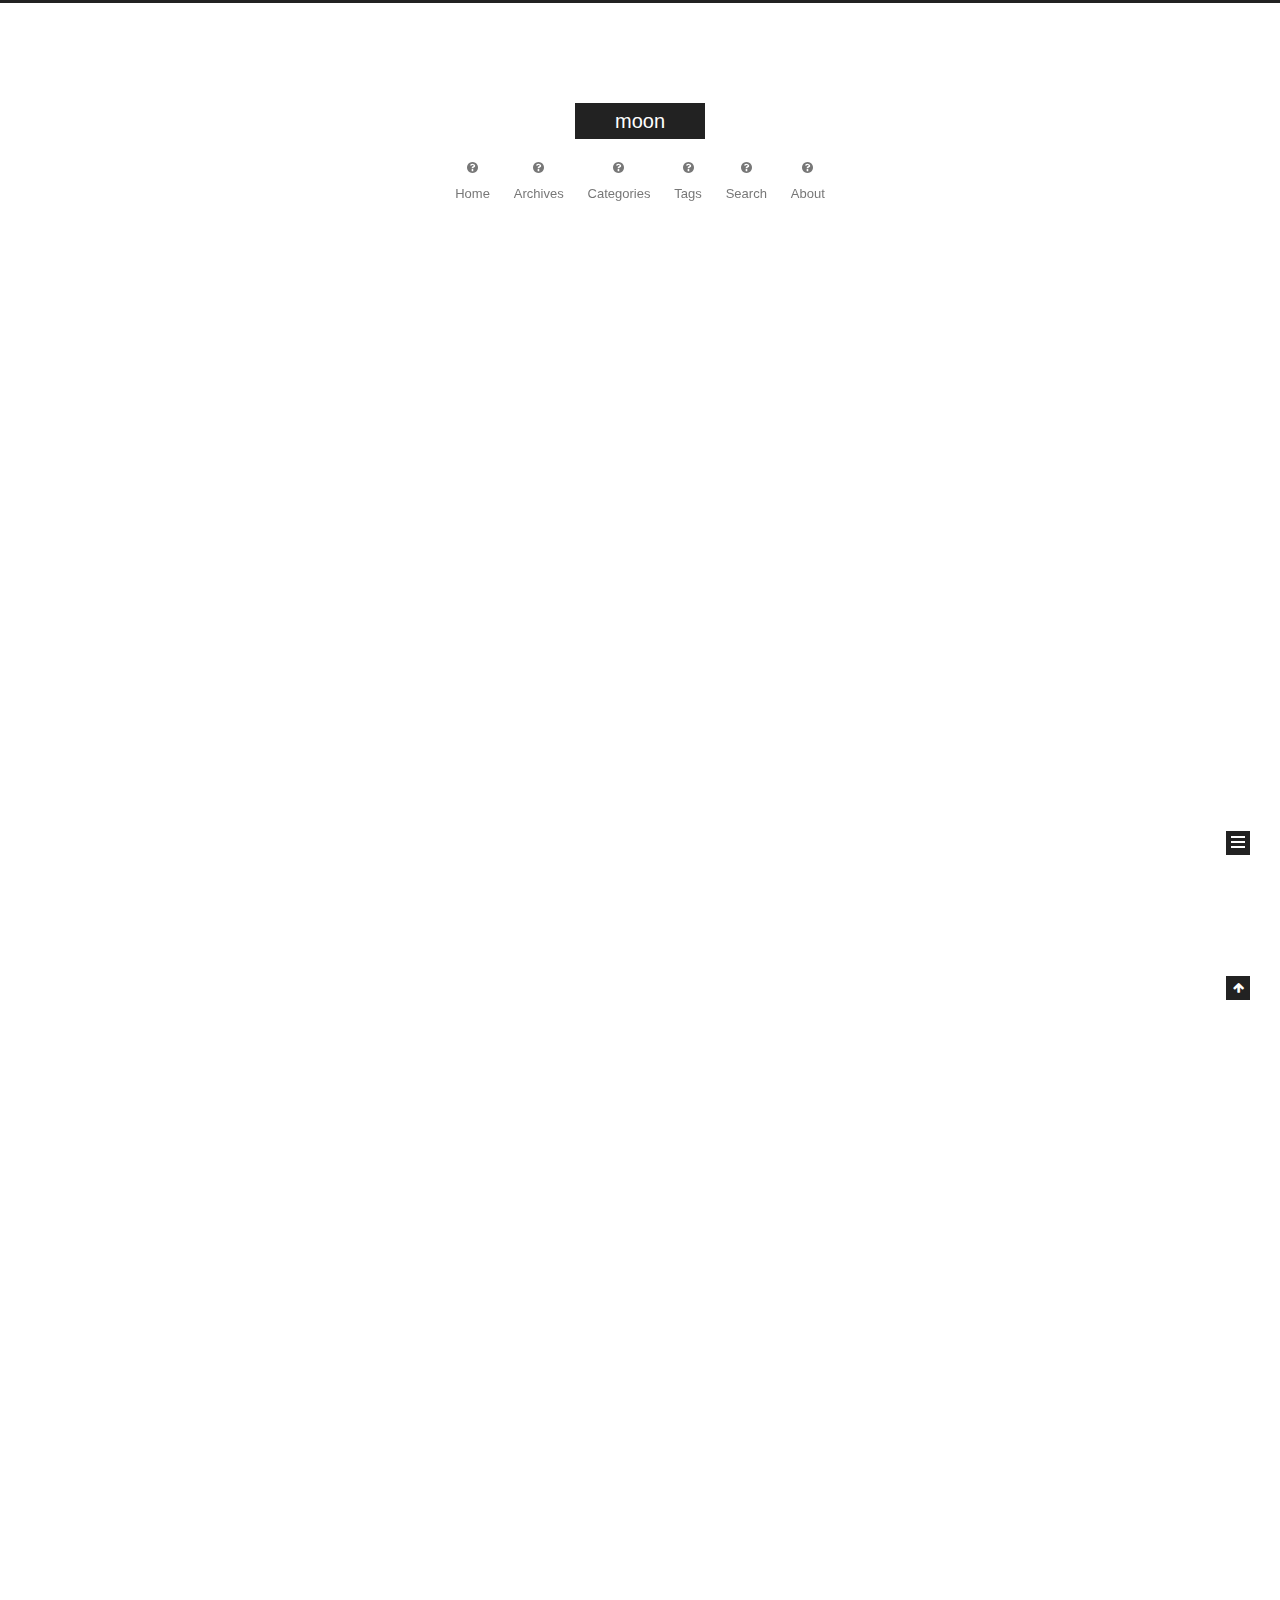
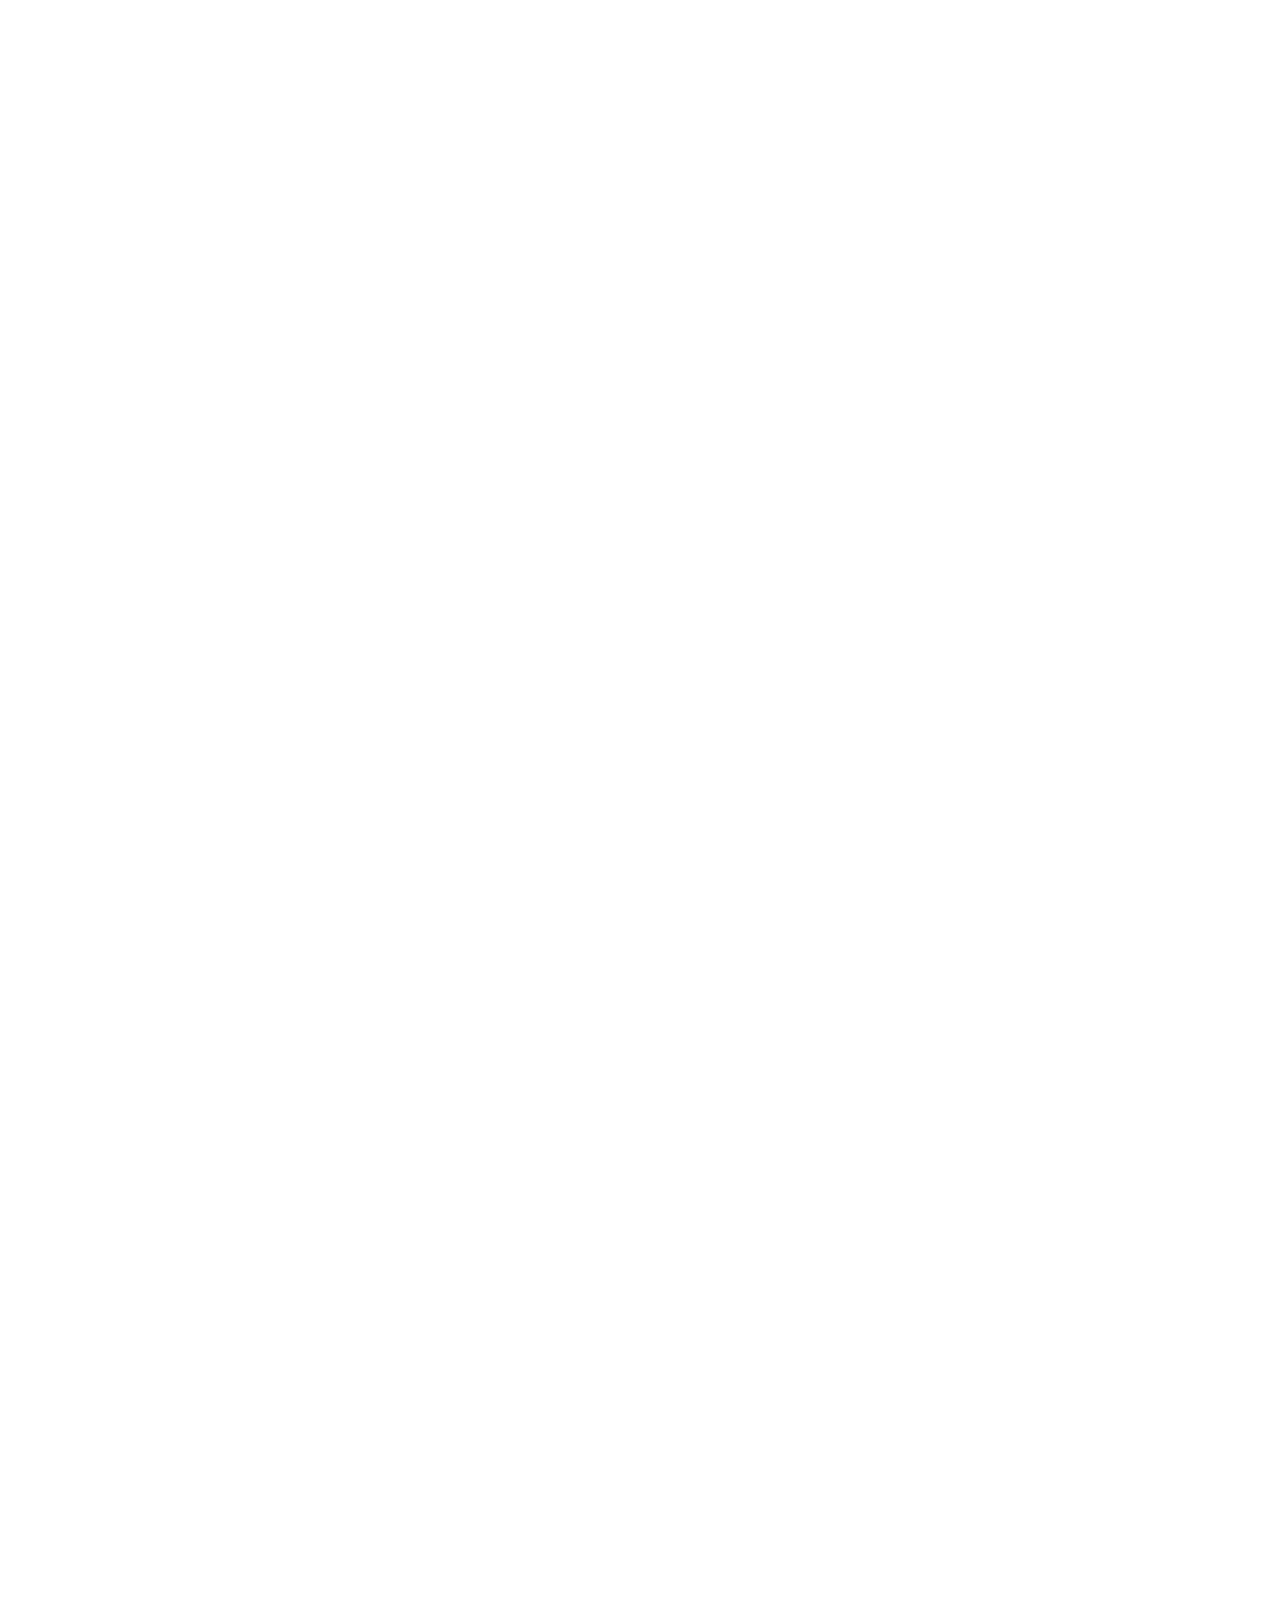
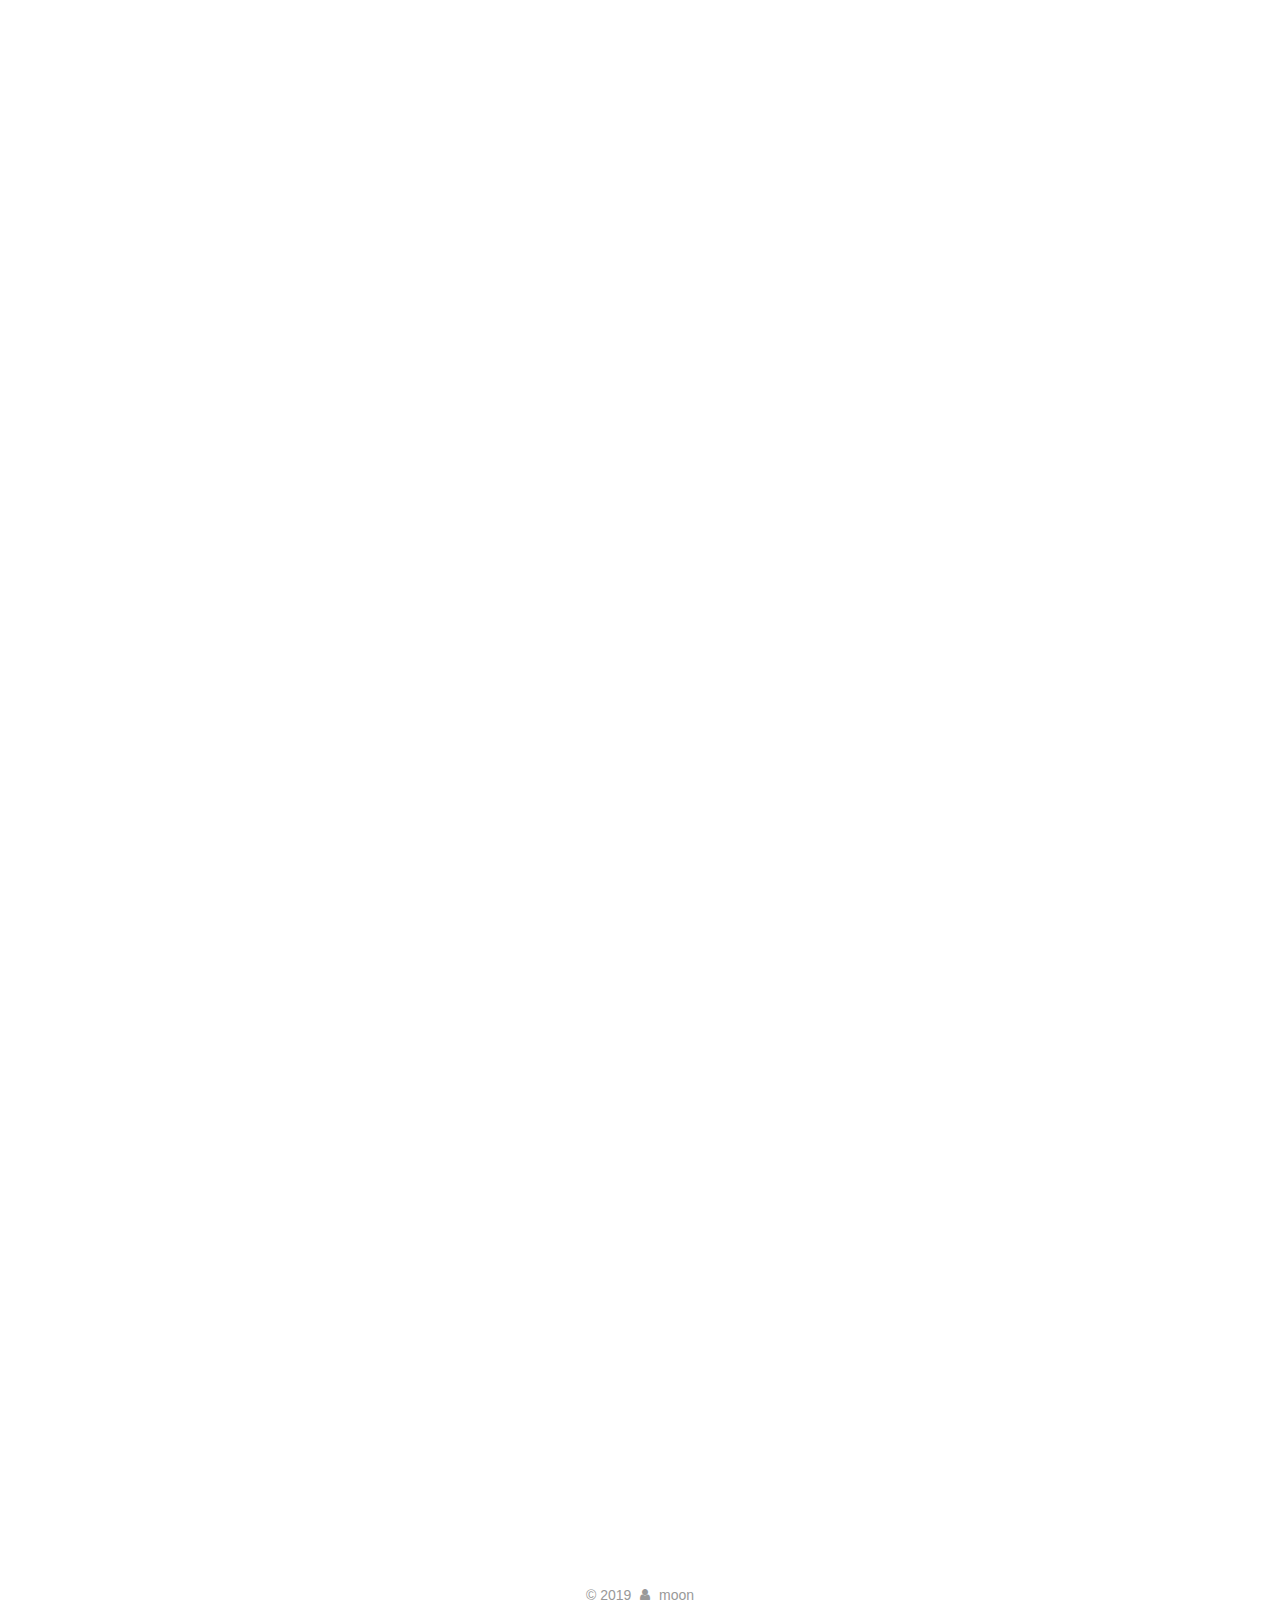
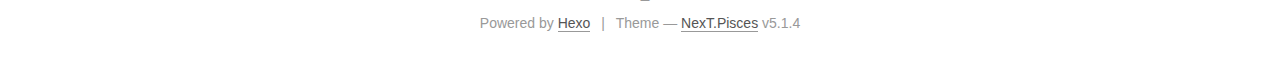
==== commit 6e451187: "Site updated: 2019-11-05 17:39:56" ====
--- a/index.html
+++ b/index.html
@@ -5,7 +5,7 @@
   
 
 
-<html class="theme-next muse use-motion" lang="zh-hans">
+<html class="theme-next pisces use-motion" lang="zh-hans">
 <head>
   <meta charset="UTF-8"/>
 <meta http-equiv="X-UA-Compatible" content="IE=edge" />
@@ -94,9 +94,9 @@
   var NexT = window.NexT || {};
   var CONFIG = {
     root: '/',
-    scheme: 'Muse',
+    scheme: 'Pisces',
     version: '5.1.4',
-    sidebar: {"position":"left","display":"post","offset":12,"b2t":false,"scrollpercent":false,"onmobile":false},
+    sidebar: {"position":"right","display":"post","offset":12,"b2t":false,"scrollpercent":false,"onmobile":false},
     fancybox: true,
     tabs: true,
     motion: {"enable":true,"async":false,"transition":{"post_block":"fadeIn","post_header":"slideDownIn","post_body":"slideDownIn","coll_header":"slideLeftIn","sidebar":"slideUpIn"}},
@@ -141,7 +141,7 @@
     
   
 
-  <div class="container sidebar-position-left 
+  <div class="container sidebar-position-right 
   page-home">
     <div class="headband"></div>
 
@@ -179,9 +179,9 @@
       
         
         <li class="menu-item menu-item-home">
-          <a href="/%20" rel="section">
-            
-              <i class="menu-item-icon fa fa-fw fa-home"></i> <br />
+          <a href="/%E9%A6%96%E9%A1%B5" rel="section">
+            
+              <i class="menu-item-icon fa fa-fw fa-question-circle"></i> <br />
             
             Home
           </a>
@@ -189,11 +189,51 @@
       
         
         <li class="menu-item menu-item-archives">
-          <a href="/archives/%20" rel="section">
-            
-              <i class="menu-item-icon fa fa-fw fa-archive"></i> <br />
+          <a href="/%E5%BD%92%E6%A1%A3" rel="section">
+            
+              <i class="menu-item-icon fa fa-fw fa-question-circle"></i> <br />
             
             Archives
+          </a>
+        </li>
+      
+        
+        <li class="menu-item menu-item-categories">
+          <a href="/%E5%88%86%E7%B1%BB" rel="section">
+            
+              <i class="menu-item-icon fa fa-fw fa-question-circle"></i> <br />
+            
+            Categories
+          </a>
+        </li>
+      
+        
+        <li class="menu-item menu-item-tags">
+          <a href="/%E6%A0%87%E7%AD%BE" rel="section">
+            
+              <i class="menu-item-icon fa fa-fw fa-question-circle"></i> <br />
+            
+            Tags
+          </a>
+        </li>
+      
+        
+        <li class="menu-item menu-item-search">
+          <a href="/%E6%90%9C%E7%B4%A2" rel="section">
+            
+              <i class="menu-item-icon fa fa-fw fa-question-circle"></i> <br />
+            
+            Search
+          </a>
+        </li>
+      
+        
+        <li class="menu-item menu-item-about">
+          <a href="/%E5%85%B3%E4%BA%8E" rel="section">
+            
+              <i class="menu-item-icon fa fa-fw fa-question-circle"></i> <br />
+            
+            About
           </a>
         </li>
       
@@ -549,6 +589,10 @@
         <div class="site-overview">
           <div class="site-author motion-element" itemprop="author" itemscope itemtype="http://schema.org/Person">
             
+              <img class="site-author-image" itemprop="image"
+                src="/images/avatar.gif"
+                alt="moon" />
+            
               <p class="site-author-name" itemprop="name">moon</p>
               <p class="site-description motion-element" itemprop="description">🐎上人生</p>
           </div>
@@ -558,7 +602,7 @@
             
               <div class="site-state-item site-state-posts">
               
-                <a href="/archives/%20%7C%7C%20archive">
+                <a href="/%E5%BD%92%E6%A1%A3">
               
                   <span class="site-state-item-count">2</span>
                   <span class="site-state-item-name">posts</span>
@@ -619,7 +663,7 @@
 
 
 
-  <div class="theme-info">Theme &mdash; <a class="theme-link" target="_blank" href="https://github.com/iissnan/hexo-theme-next">NexT.Muse</a> v5.1.4</div>
+  <div class="theme-info">Theme &mdash; <a class="theme-link" target="_blank" href="https://github.com/iissnan/hexo-theme-next">NexT.Pisces</a> v5.1.4</div>
 
 
 
@@ -719,6 +763,13 @@
   
   
 
+
+  <script type="text/javascript" src="/js/src/affix.js?v=5.1.4"></script>
+
+  <script type="text/javascript" src="/js/src/schemes/pisces.js?v=5.1.4"></script>
+
+
+
   
 
   
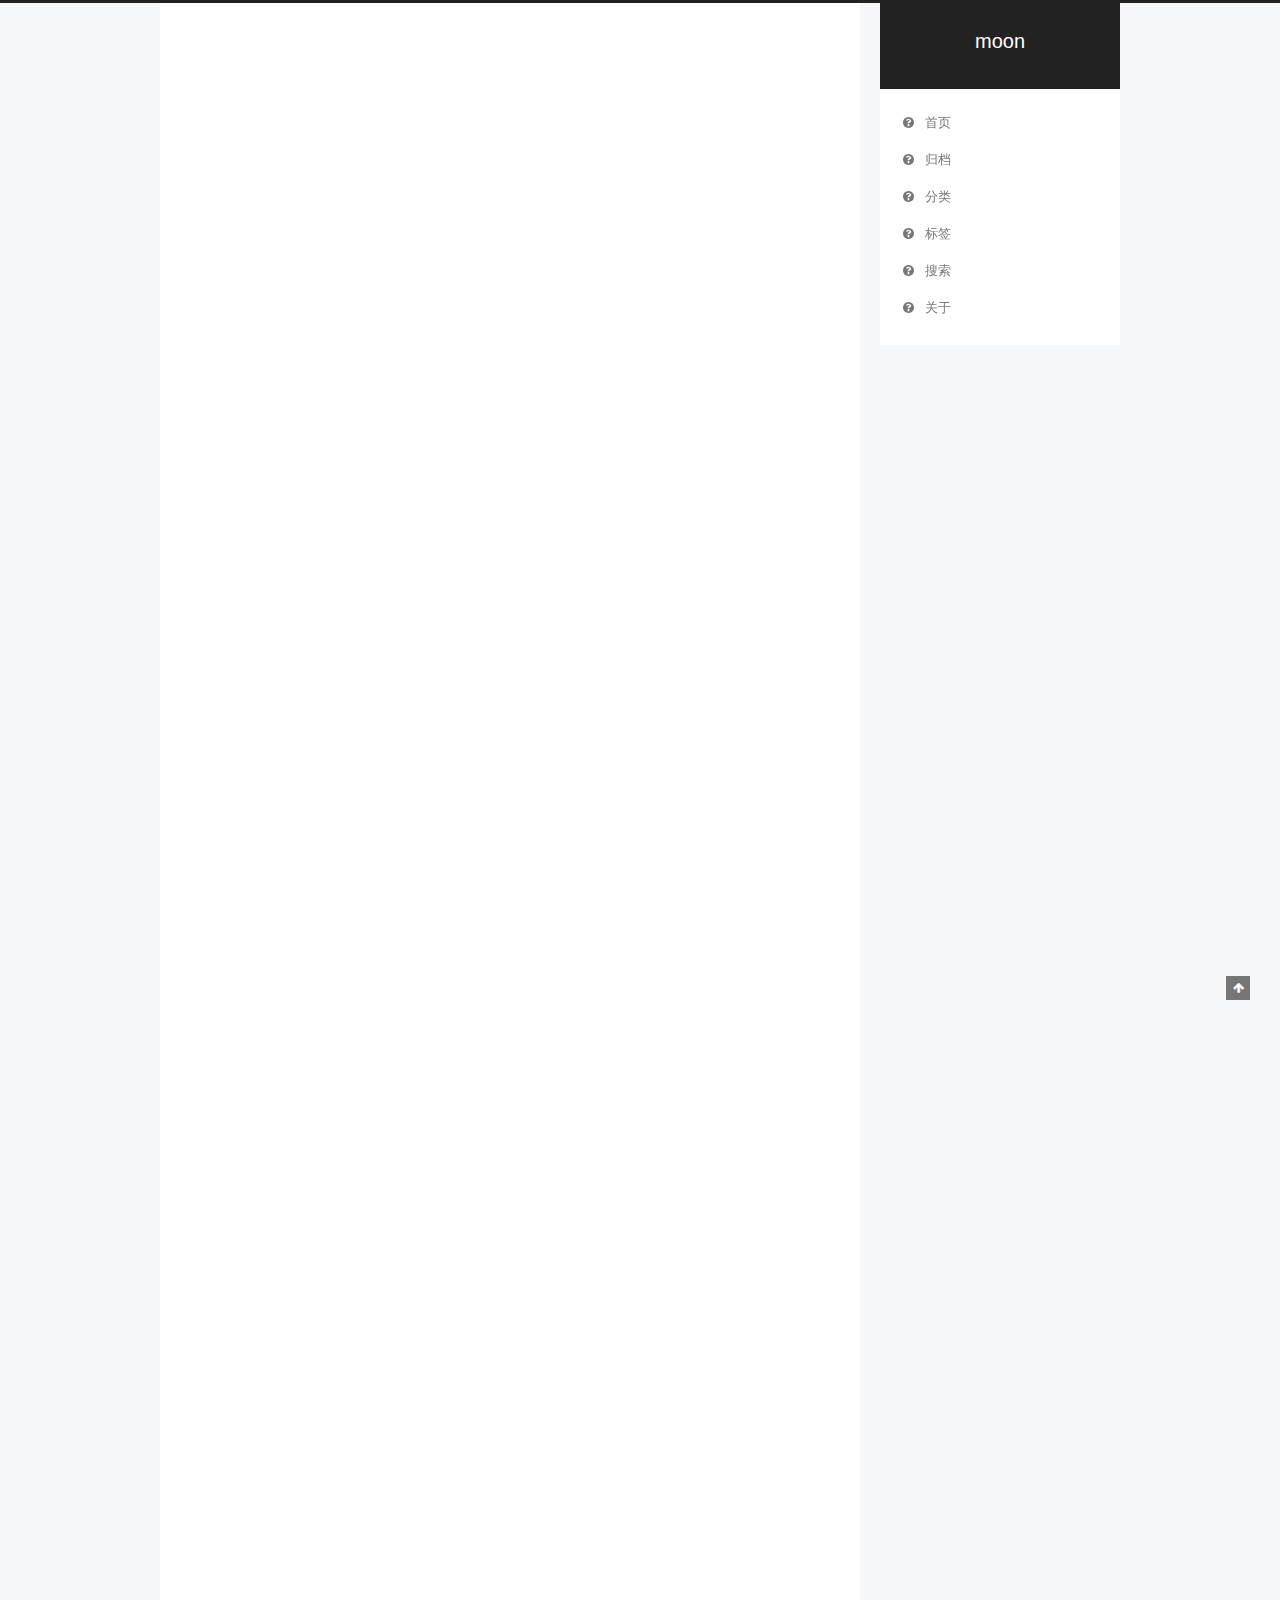
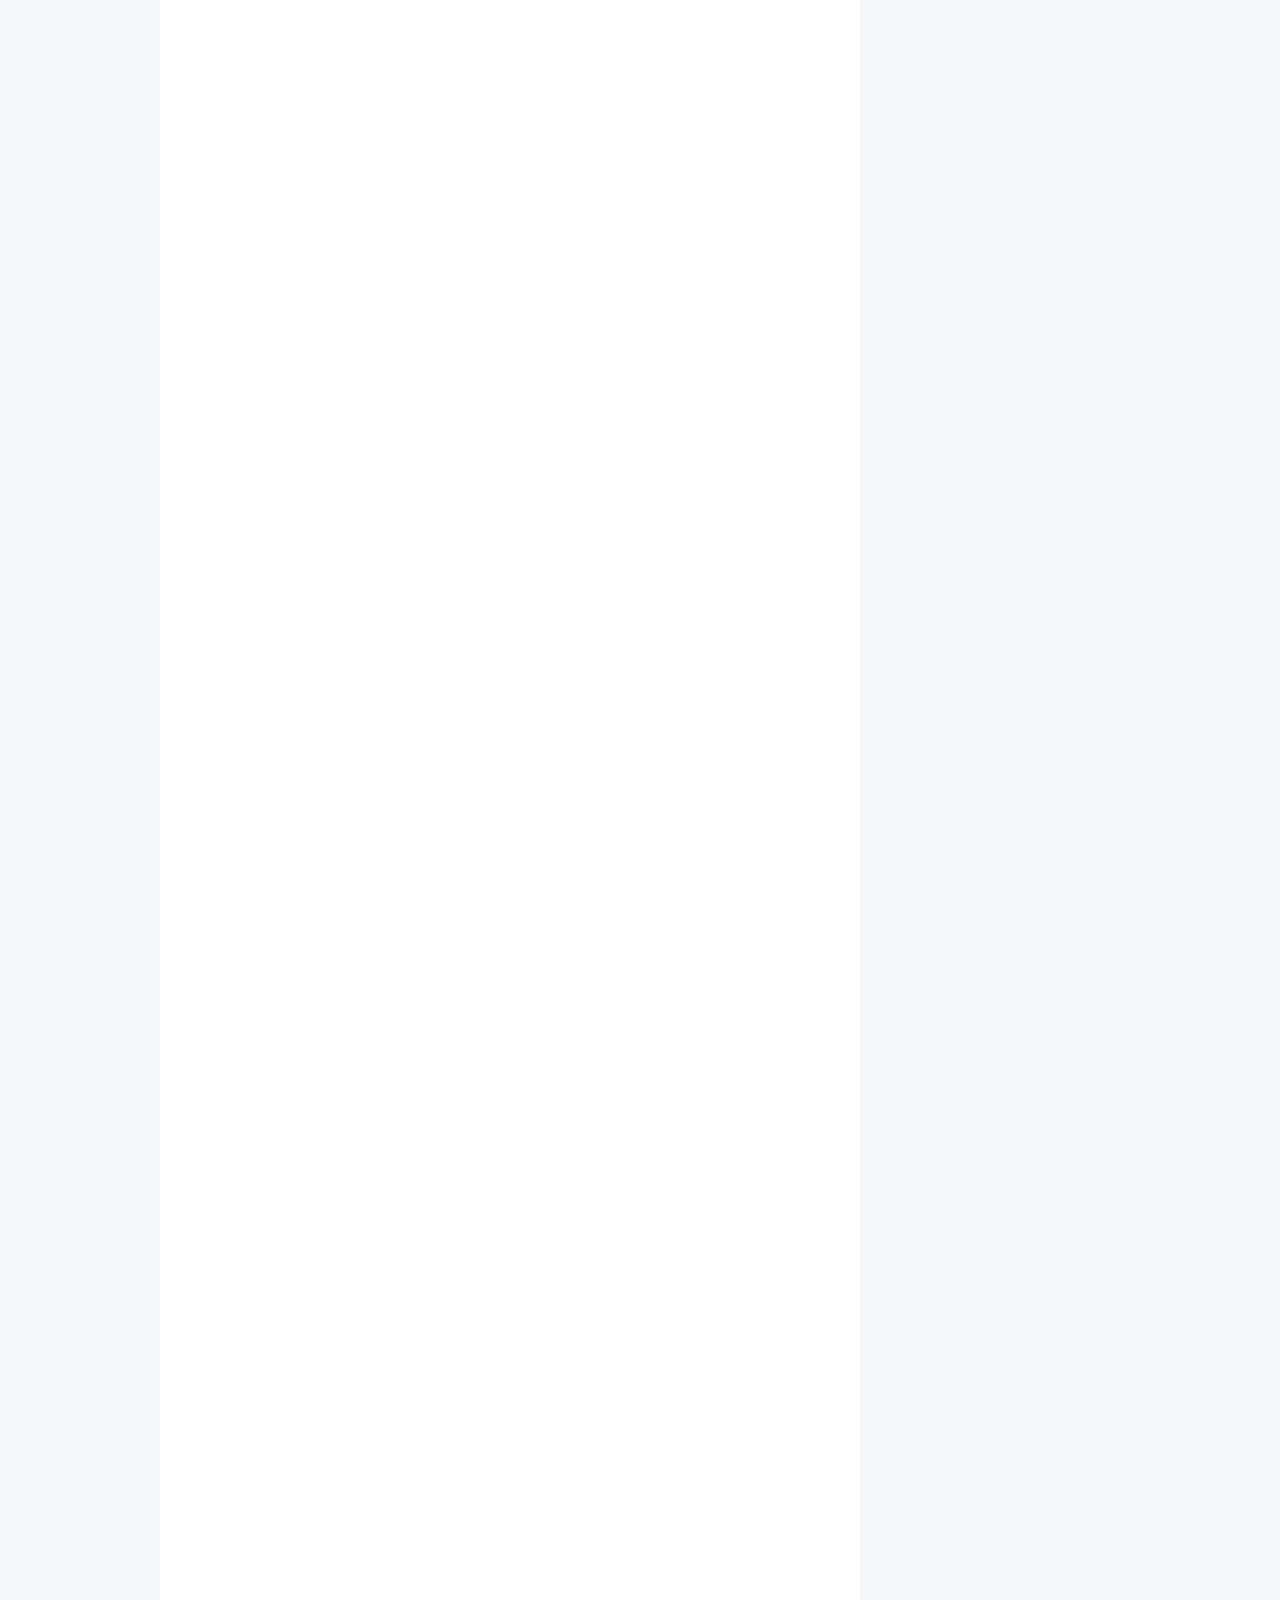
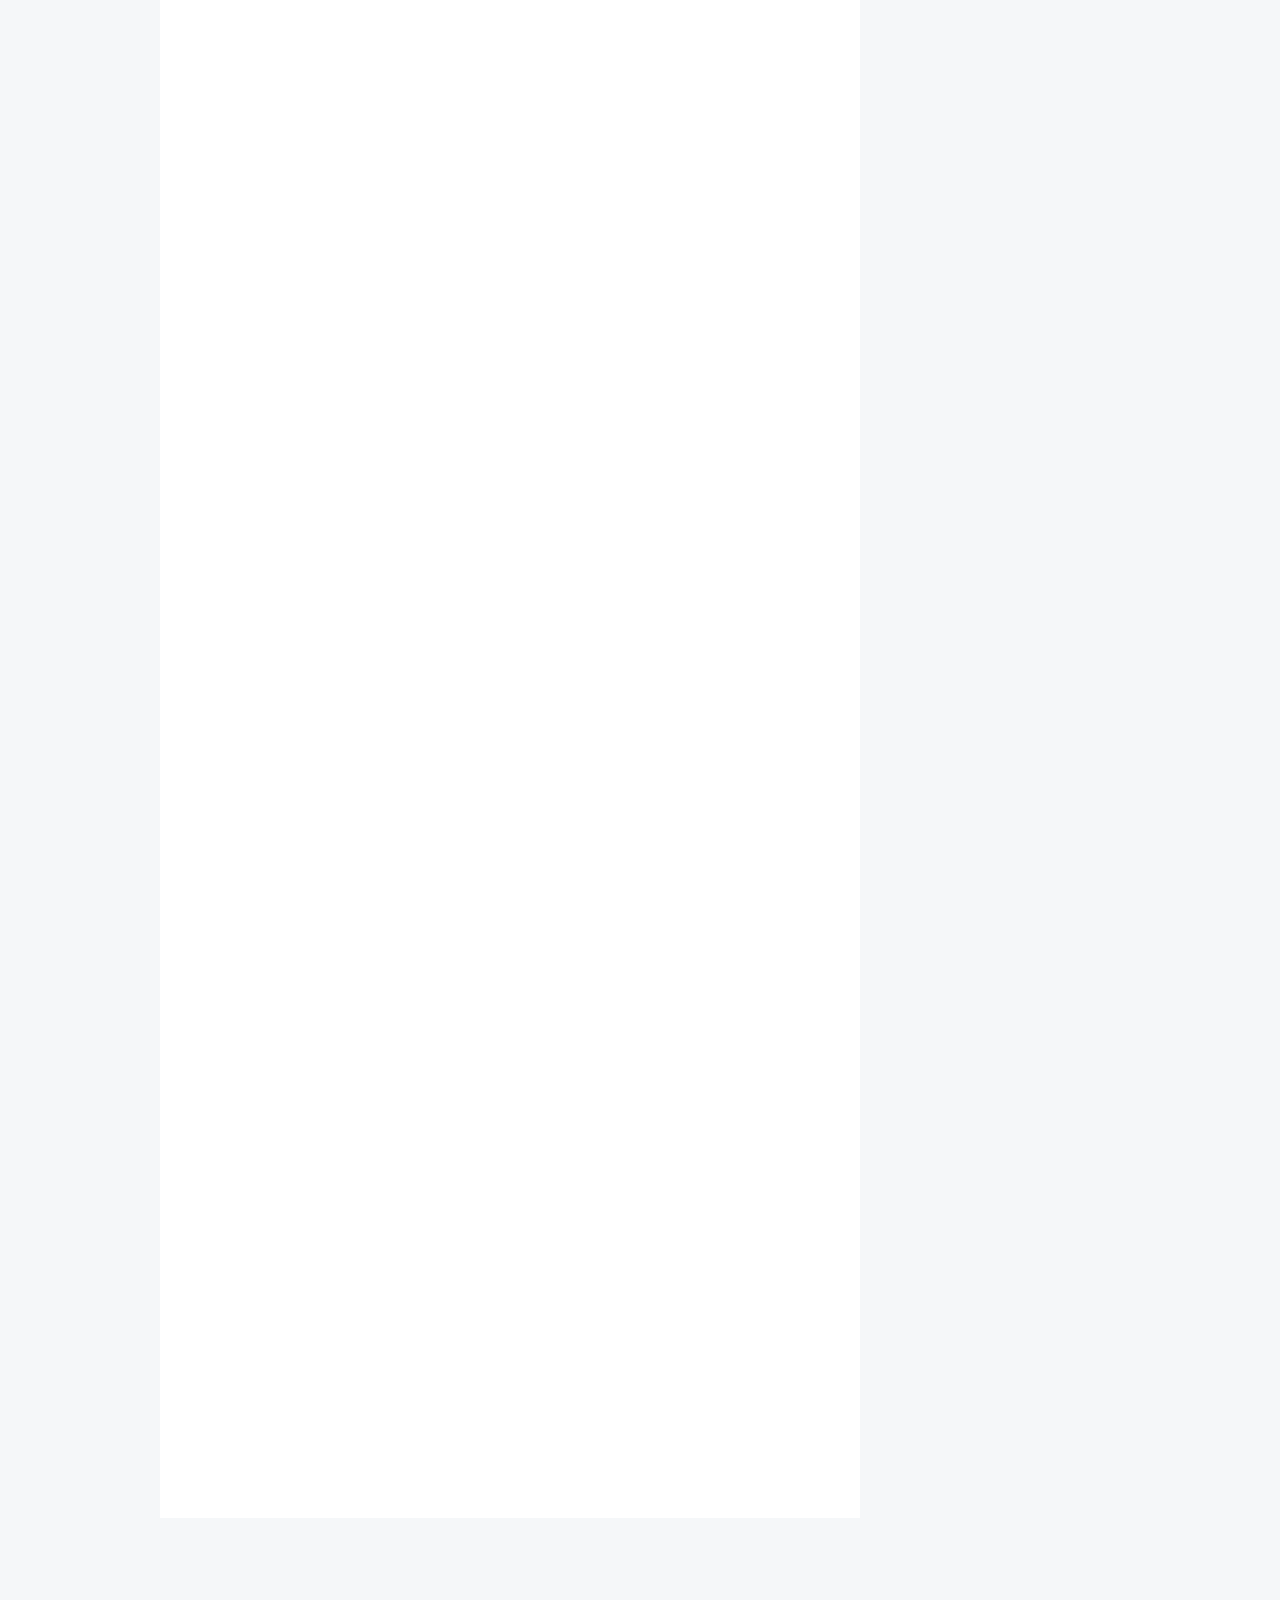
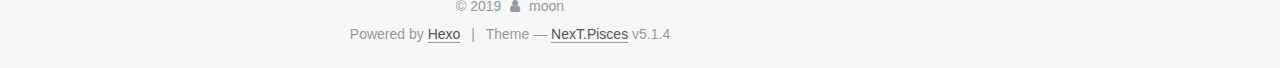
==== commit e1b0bc3c: "Site updated: 2019-11-05 17:45:32" ====
--- a/index.html
+++ b/index.html
@@ -178,62 +178,62 @@
     <ul id="menu" class="menu">
       
         
-        <li class="menu-item menu-item-home">
+        <li class="menu-item menu-item-首页">
           <a href="/%E9%A6%96%E9%A1%B5" rel="section">
             
               <i class="menu-item-icon fa fa-fw fa-question-circle"></i> <br />
             
-            Home
+            首页
           </a>
         </li>
       
         
-        <li class="menu-item menu-item-archives">
+        <li class="menu-item menu-item-归档">
           <a href="/%E5%BD%92%E6%A1%A3" rel="section">
             
               <i class="menu-item-icon fa fa-fw fa-question-circle"></i> <br />
             
-            Archives
+            归档
           </a>
         </li>
       
         
-        <li class="menu-item menu-item-categories">
+        <li class="menu-item menu-item-分类">
           <a href="/%E5%88%86%E7%B1%BB" rel="section">
             
               <i class="menu-item-icon fa fa-fw fa-question-circle"></i> <br />
             
-            Categories
+            分类
           </a>
         </li>
       
         
-        <li class="menu-item menu-item-tags">
+        <li class="menu-item menu-item-标签">
           <a href="/%E6%A0%87%E7%AD%BE" rel="section">
             
               <i class="menu-item-icon fa fa-fw fa-question-circle"></i> <br />
             
-            Tags
+            标签
           </a>
         </li>
       
         
-        <li class="menu-item menu-item-search">
+        <li class="menu-item menu-item-搜索">
           <a href="/%E6%90%9C%E7%B4%A2" rel="section">
             
               <i class="menu-item-icon fa fa-fw fa-question-circle"></i> <br />
             
-            Search
+            搜索
           </a>
         </li>
       
         
-        <li class="menu-item menu-item-about">
+        <li class="menu-item menu-item-关于">
           <a href="/%E5%85%B3%E4%BA%8E" rel="section">
             
               <i class="menu-item-icon fa fa-fw fa-question-circle"></i> <br />
             
-            About
+            关于
           </a>
         </li>
       
@@ -602,7 +602,7 @@
             
               <div class="site-state-item site-state-posts">
               
-                <a href="/%E5%BD%92%E6%A1%A3">
+                <a href="/archives">
               
                   <span class="site-state-item-count">2</span>
                   <span class="site-state-item-name">posts</span>
--- a/css/main.css
+++ b/css/main.css
@@ -189,7 +189,7 @@
   font-size: 14px;
   line-height: 2;
   color: #555;
-  background: #fff;
+  background: #f5f7f9;
 }
 @media (max-width: 767px) {
   body {
@@ -653,8 +653,8 @@
 @media (min-width: 992px) {
   .full-image.full-image.full-image.full-image {
     max-width: none;
-    width: 110%;
-    margin: 25px -5%;
+    width: 118%;
+    margin: 0 -9%;
   }
 }
 .blockquote-center,
@@ -940,11 +940,11 @@
   display: inline-block;
   padding: 0 20px;
   font-size: 14px;
-  color: #fff;
-  background: #222;
-  border: 2px solid #222;
+  color: #555;
+  background: #fff;
+  border: 2px solid #555;
   text-decoration: none;
-  border-radius: 0;
+  border-radius: 2px;
   transition-property: background-color;
   transition-duration: 0.2s;
   transition-timing-function: ease-in-out;
@@ -953,8 +953,8 @@
 }
 .btn:hover {
   border-color: #222;
-  color: #222;
-  background: #fff;
+  color: #fff;
+  background: #222;
 }
 .btn +.btn {
   margin: 0 0 8px 8px;
@@ -1066,7 +1066,7 @@
   width: 24px;
   background: #222;
   font-size: 12px;
-  opacity: 1;
+  opacity: 0.6;
   color: #fff;
   cursor: pointer;
   text-align: center;
@@ -1087,7 +1087,7 @@
   }
 }
 .back-to-top.back-to-top-on {
-  bottom: 19px;
+  bottom: 30px;
 }
 .header {
   background: transparent;
@@ -1136,7 +1136,7 @@
 .site-subtitle {
   margin-top: 10px;
   font-size: 13px;
-  color: #999;
+  color: #ddd;
 }
 .use-motion .brand {
   opacity: 0;
@@ -1209,7 +1209,8 @@
   transition-timing-function: ease-in-out;
   transition-delay: 0s;
 }
-.menu .menu-item a:hover {
+.menu .menu-item a:hover,
+.menu-item-active a {
   border-bottom-color: #222;
 }
 .menu .menu-item .fa {
@@ -1738,20 +1739,20 @@
   display: block;
   margin: 0 auto;
   padding: 2px;
-  max-width: 96px;
+  max-width: 120px;
   height: auto;
-  border: 2px solid #333;
+  border: 1px solid #eee;
 }
 .site-author-name {
-  margin: 5px 0 0;
+  margin: 0;
   text-align: center;
-  color: #f5f5f5;
-  font-weight: normal;
+  color: #222;
+  font-weight: 600;
 }
 .site-description {
-  margin-top: 5px;
+  margin-top: 0;
   text-align: center;
-  font-size: 14px;
+  font-size: 13px;
   color: #999;
 }
 .site-state {
@@ -1763,7 +1764,7 @@
 .site-state-item {
   display: inline-block;
   padding: 0 15px;
-  border-left: 1px solid #333;
+  border-left: 1px solid #eee;
 }
 .site-state-item:first-child {
   border-left: none;
@@ -1776,11 +1777,11 @@
   text-align: center;
   color: inherit;
   font-weight: 600;
-  font-size: 18px;
+  font-size: 16px;
 }
 .site-state-item-name {
   font-size: 13px;
-  color: inherit;
+  color: #999;
 }
 .feed-link {
   margin-top: 20px;
@@ -1822,7 +1823,7 @@
   width: 4px;
   height: 4px;
   border-radius: 50%;
-  background: #0afffc;
+  background: #cce482;
 }
 .links-of-blogroll {
   font-size: 13px;
@@ -1860,7 +1861,7 @@
   color: #555;
 }
 .sidebar-nav li:hover {
-  color: #f5f5f5;
+  color: #fc6423;
 }
 .page-post-detail .sidebar-nav-toc {
   padding: 0 5px;
@@ -1869,11 +1870,11 @@
   margin-left: 10px;
 }
 .sidebar-nav .sidebar-nav-active {
-  color: #87daff;
-  border-bottom-color: #87daff;
+  color: #fc6423;
+  border-bottom-color: #fc6423;
 }
 .sidebar-nav .sidebar-nav-active:hover {
-  color: #87daff;
+  color: #fc6423;
 }
 .sidebar-panel {
   display: none;
@@ -1906,12 +1907,12 @@
   transition-timing-function: ease-in-out;
   transition-delay: 0s;
   transition-property: all;
-  color: #999;
-  border-bottom-color: #555;
+  color: #666;
+  border-bottom-color: #ccc;
 }
 .post-toc ol a:hover {
-  color: #ccc;
-  border-bottom-color: #ccc;
+  color: #000;
+  border-bottom-color: #000;
 }
 .post-toc .nav-item {
   overflow: hidden;
@@ -1933,14 +1934,14 @@
   display: block;
 }
 .post-toc .nav .active > a {
-  color: #87daff;
-  border-bottom-color: #87daff;
+  color: #fc6423;
+  border-bottom-color: #fc6423;
 }
 .post-toc .nav .active-current > a {
-  color: #87daff;
+  color: #fc6423;
 }
 .post-toc .nav .active-current > a:hover {
-  color: #87daff;
+  color: #fc6423;
 }
 .footer {
   font-size: 14px;
@@ -2345,6 +2346,16 @@
   transform: translate(-50%, -50%);
   color: #ccc;
 }
+@media (min-width: 768px) and (max-width: 991px) {
+  .busuanzi-count {
+    width: auto;
+  }
+}
+@media (max-width: 767px) {
+  .busuanzi-count {
+    width: auto;
+  }
+}
 .site-uv,
 .site-pv,
 .page-pv {
@@ -2580,83 +2591,403 @@
   }
 }
 .page-post-detail .sidebar-toggle-line {
-  background: #87daff;
+  background: #fc6423;
 }
 .page-post-detail .comments {
   overflow: hidden;
 }
-@media (max-width: 767px) {
-  .header-inner,
-  .container .main-inner,
+.header {
+  position: relative;
+  margin: 0 auto;
+  width: 960px;
+}
+@media (min-width: 768px) and (max-width: 991px) {
+  .header {
+    width: auto;
+  }
+}
+@media (max-width: 767px) {
+  .header {
+    width: auto;
+  }
+}
+.header-inner {
+  position: absolute;
+  top: 0;
+  overflow: hidden;
+  padding: 0;
+  width: 240px;
+  background: #fff;
+  box-shadow: initial;
+  border-radius: initial;
+}
+@media (min-width: 1600px) {
+  .container .header-inner {
+    width: 240px;
+  }
+}
+@media (min-width: 768px) and (max-width: 991px) {
+  .header-inner {
+    position: relative;
+    width: auto;
+    border-radius: initial;
+  }
+}
+@media (max-width: 767px) {
+  .header-inner {
+    position: relative;
+    width: auto;
+    border-radius: initial;
+  }
+}
+.main:before,
+.main:after {
+  content: " ";
+  display: table;
+}
+.main:after {
+  clear: both;
+}
+@media (min-width: 768px) and (max-width: 991px) {
+  .main {
+    padding-bottom: 100px;
+  }
+}
+@media (max-width: 767px) {
+  .main {
+    padding-bottom: 100px;
+  }
+}
+.container .main-inner {
+  width: 960px;
+}
+@media (min-width: 768px) and (max-width: 991px) {
+  .container .main-inner {
+    width: auto;
+  }
+}
+@media (max-width: 767px) {
+  .container .main-inner {
+    width: auto;
+  }
+}
+.content-wrap {
+  float: right;
+  box-sizing: border-box;
+  padding: 40px;
+  width: 700px;
+  background: #fff;
+  min-height: 700px;
+  box-shadow: initial;
+  border-radius: initial;
+}
+@media (min-width: 768px) and (max-width: 991px) {
+  .content-wrap {
+    width: 100%;
+    padding: 20px;
+    border-radius: initial;
+  }
+}
+@media (max-width: 767px) {
+  .content-wrap {
+    width: 100%;
+    padding: 20px;
+    min-height: auto;
+    border-radius: initial;
+  }
+}
+.sidebar {
+  position: static;
+  float: left;
+  margin-top: 300px;
+  width: 240px;
+  background: #f5f7f9;
+  box-shadow: none;
+}
+@media (min-width: 768px) and (max-width: 991px) {
+  .sidebar {
+    display: none;
+  }
+}
+@media (max-width: 767px) {
+  .sidebar {
+    display: none;
+  }
+}
+.sidebar-toggle {
+  display: none;
+}
+.footer-inner {
+  width: 960px;
+  padding-left: 260px;
+}
+@media (min-width: 768px) and (max-width: 991px) {
   .footer-inner {
     width: auto;
-  }
-}
-embed {
-  display: block;
-  margin: 0px auto 25px auto;
-}
-.custom-logo .site-meta-headline {
-  text-align: center;
-}
-.custom-logo .brand {
+    padding-left: 0 !important;
+    padding-right: 0 !important;
+  }
+}
+@media (max-width: 767px) {
+  .footer-inner {
+    width: auto;
+    padding-left: 0 !important;
+    padding-right: 0 !important;
+  }
+}
+.sidebar-position-right .header-inner {
+  right: 0;
+}
+.sidebar-position-right .content-wrap {
+  float: left;
+}
+.sidebar-position-right .sidebar {
+  float: right;
+}
+.sidebar-position-right .footer-inner {
+  padding-left: 0;
+  padding-right: 260px;
+}
+.site-brand-wrapper {
+  position: relative;
+}
+.site-meta {
+  padding: 20px 0;
+  color: #fff;
+  background: #222;
+}
+@media (min-width: 768px) and (max-width: 991px) {
+  .site-meta {
+    box-shadow: 0 0 16px rgba(0,0,0,0.5);
+  }
+}
+@media (max-width: 767px) {
+  .site-meta {
+    box-shadow: 0 0 16px rgba(0,0,0,0.5);
+  }
+}
+.brand {
+  padding: 0;
   background: none;
 }
-.custom-logo .site-title {
-  margin: 10px auto 0;
-  font-size: 24px;
-  color: #222;
-}
-.custom-logo .site-title a {
-  border: none;
-}
-.custom-logo-image {
-  margin: 0 auto;
-  padding: 5px;
-  max-width: 150px;
-  background: #fff;
-}
-@media (max-width: 767px) {
-  .site-nav {
-    position: absolute;
-    left: 0;
-    top: 52px;
-    margin: 0;
-    width: 100%;
-    padding: 0;
-    background: #fff;
-    border-bottom: 1px solid #ddd;
-    z-index: 1030;
-  }
-}
-@media (max-width: 767px) {
-  .menu {
-    text-align: left;
-  }
-}
-@media (max-width: 767px) {
-  .menu .menu-item {
-    display: block;
-    margin: 0 10px;
-    vertical-align: top;
-  }
-}
-@media (max-width: 767px) {
-  .menu .menu-item br {
-    display: none;
-  }
-}
-@media (max-width: 767px) {
-  .menu .menu-item a {
-    padding: 5px 10px;
-  }
-}
-.menu .menu-item .fa {
-  margin-right: 0;
+.brand:hover {
+  color: #fff;
+}
+.site-subtitle {
+  margin: 10px 10px 0;
+  font-weight: initial;
 }
 .site-search form {
   display: none;
 }
+.site-nav {
+  border-top: none;
+}
+@media (min-width: 768px) and (max-width: 991px) {
+  .site-nav {
+    display: none !important;
+  }
+}
+@media (min-width: 768px) and (max-width: 991px) {
+  .site-nav-on {
+    display: block !important;
+  }
+}
+.menu .menu-item {
+  display: block;
+  margin: 0;
+}
+.menu .menu-item a {
+  position: relative;
+  box-sizing: border-box;
+  padding: 5px 20px;
+  text-align: left;
+  line-height: inherit;
+  transition-property: background-color;
+  transition-duration: 0.2s;
+  transition-timing-function: ease-in-out;
+  transition-delay: 0s;
+}
+.menu .menu-item a:hover,
+.menu-item-active a {
+  background: #f9f9f9;
+  border-bottom-color: #fff;
+}
+.menu .menu-item br {
+  display: none;
+}
+.menu-item-active a:after {
+  content: " ";
+  position: absolute;
+  top: 50%;
+  margin-top: -3px;
+  right: 15px;
+  width: 6px;
+  height: 6px;
+  border-radius: 50%;
+  background-color: #bbb;
+}
+.btn-bar {
+  background-color: #fff;
+}
+.site-nav-toggle {
+  left: 20px;
+  top: 50%;
+  -webkit-transform: translateY(-50%);
+  -webkit-transform: translateY(-50%);
+  -moz-transform: translateY(-50%);
+  -ms-transform: translateY(-50%);
+  -o-transform: translateY(-50%);
+  transform: translateY(-50%);
+}
+@media (min-width: 768px) and (max-width: 991px) {
+  .site-nav-toggle {
+    display: block;
+  }
+}
+.use-motion .sidebar .motion-element {
+  opacity: 1;
+}
+.sidebar {
+  margin-left: -100%;
+  right: auto;
+  bottom: auto;
+  -webkit-transform: none;
+}
+.sidebar-inner {
+  box-sizing: border-box;
+  width: 240px;
+  color: #555;
+  background: #fff;
+  box-shadow: initial;
+  border-radius: initial;
+  opacity: 0;
+}
+.sidebar-inner.affix {
+  position: fixed;
+  top: 12px;
+}
+.sidebar-inner.affix-bottom {
+  position: absolute;
+}
+.site-overview {
+  text-align: left;
+}
+.site-author:before,
+.site-author:after {
+  content: " ";
+  display: table;
+}
+.site-author:after {
+  clear: both;
+}
+.sidebar a {
+  color: #555;
+}
+.sidebar a:hover {
+  color: #222;
+}
+.site-state-item {
+  padding: 0 10px;
+}
+.links-of-author-item a:before {
+  display: none;
+}
+.links-of-author-item a {
+  border-bottom: none;
+  text-decoration: underline;
+}
+.feed-link {
+  border-top: 1px dotted #ccc;
+  border-bottom: 1px dotted #ccc;
+  text-align: center;
+}
+.feed-link a {
+  display: block;
+  color: #fc6423;
+  border: none;
+}
+.feed-link a:hover {
+  background: none;
+  color: #e34603;
+}
+.feed-link a:hover i {
+  color: #e34603;
+}
+.links-of-author {
+  display: flex;
+  flex-wrap: wrap;
+  justify-content: center;
+}
+.links-of-author-item {
+  margin: 5px 0 0;
+  width: 50%;
+}
+.links-of-author-item a {
+  max-width: 216px;
+  box-sizing: border-box;
+  display: inline-block;
+  margin-right: 0;
+  margin-bottom: 0;
+  padding: 0 5px;
+  overflow: hidden;
+  white-space: nowrap;
+  text-overflow: ellipsis;
+}
+.links-of-author-item a {
+  display: block;
+  text-decoration: none;
+}
+.links-of-author-item a:hover {
+  border-radius: 4px;
+  background: #eee;
+}
+.links-of-author-item .fa {
+  margin-right: 2px;
+  font-size: 16px;
+}
+.links-of-author-item .fa-globe {
+  font-size: 15px;
+}
+.links-of-blogroll {
+  text-align: center;
+  margin-top: 20px;
+  padding: 3px 0 0;
+  border-top: 1px dotted #ccc;
+}
+.links-of-blogroll-title {
+  margin-top: 0;
+}
+.links-of-blogroll-item {
+  padding: 0;
+}
+.links-of-blogroll-inline:before,
+.links-of-blogroll-inline:after {
+  content: " ";
+  display: table;
+}
+.links-of-blogroll-inline:after {
+  clear: both;
+}
 .links-of-blogroll-inline .links-of-blogroll-item {
-  display: inline-block;
-}
+  margin: 5px 0 0;
+  width: 50%;
+  display: inline-block;
+  width: unset;
+}
+.links-of-blogroll-inline .links-of-blogroll-item a {
+  max-width: 216px;
+  box-sizing: border-box;
+  display: inline-block;
+  margin-right: 0;
+  margin-bottom: 0;
+  padding: 0 5px;
+  overflow: hidden;
+  white-space: nowrap;
+  text-overflow: ellipsis;
+}
+@media (max-width: 767px) {
+  .post-body {
+    text-align: justify;
+  }
+}
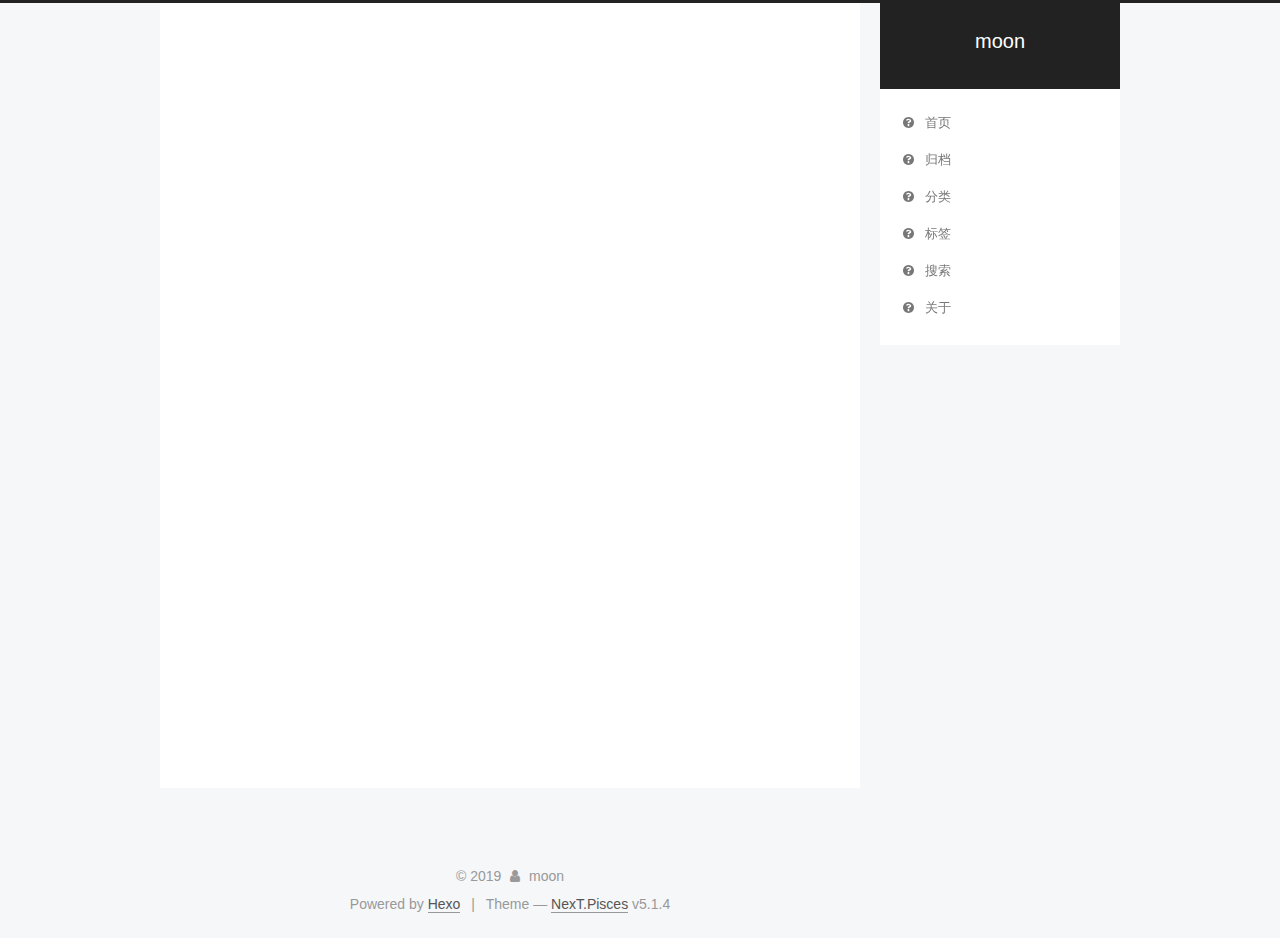
==== commit 3e1ac5cd: "Site updated: 2019-11-05 17:49:44" ====
--- a/index.html
+++ b/index.html
@@ -341,54 +341,19 @@
       
         
           
-            <hr>
-<p>title: hexo+github搭建免费个人博客<br>date: 2019-11-05 16:35:52<br>tags:<br>–</p>
-<p>#前言</p>
-<p>使用github服务搭建博客的好处：</p>
-<p>1.纯静态文件，访问速度快；<br>2.完全免费哦，不花一分钱就可以搭建，不需要服务器不需要后台；<br>3.随便绑定自己的域名，毫无ps痕迹<br>4.基于GitHub版本管理，可以随意恢复各个分支版本<br>5.此处省略…..</p>
-<p>#2.准备工作</p>
-<p>在开始一切之前，你必须：</p>
-<p>1.有一个GitHub账号；<br>2.安装了node.js、npm,不懂请进行百度；<br>3.安装git客户端<br>4.本文相关环境(<a href="mailto:mac_os@10.13.6" target="_blank" rel="noopener">mac_os@10.13.6</a>，git@2.8.1，<a href="mailto:hexo@3.1.0" target="_blank" rel="noopener">hexo@3.1.0</a>)</p>
-<p>#3.搭建github博客</p>
-<p>3.1创建仓库</p>
-<p>新建一个名为你的用户名.github.io的仓库，比如说，如果你的github用户名是test，那么你就新建test.github.io的仓库（必须是你的用户名，其它名称无效），将来你的网站访问地址就是 <a href="http://test.github.io" target="_blank" rel="noopener">http://test.github.io</a> 了，是不是很方便？</p>
-<p>由此可见，每一个github账户最多只能创建一个这样可以直接使用域名访问的仓库。    </p>
-<p>几个注意的地方：<br>注册的邮箱一定要验证，否则不会成功；<br>仓库名字必须是：username.github.io，其中username是你的用户名；<br>仓库创建成功不会立即生效，需要过一段时间，大概10-30分钟，或者更久，我的等了半个小时才生效</p>
-<p>3.2域名绑定</p>
-<p>当然，你不绑定域名肯定也是可以的，就用默认的 xxx.github.io 来访问，如果你想更个性一点，想拥有一个属于自己的域名，那也是OK的。</p>
-<p>首先你要注册一个域名，域名注册以前总是推荐去godaddy，现在觉得其实国内的阿里云也挺不错的，价格也不贵，毕竟是大公司，放心！</p>
-<p>绑定域名分2种情况：带www和不带www的。</p>
-<p>域名配置最常见有2种方式，CNAME和A记录，CNAME填写域名，A记录填写IP，由于不带www方式只能采用A记录，所以必须先ping一下你的用户名.github.io的IP，然后到你的域名DNS设置页，将A记录指向你ping出来的IP，将CNAME指向你的用户名.github.io，这样可以保证无论是否添加www都可以访问。</p>
-<p>3.3配置ssh key</p>
-<p>为什么要配置这个呢？因为你提交代码肯定要拥有你的github权限才可以，但是直接使用用户名和密码太不安全了，所以我们使用ssh key来解决本地和服务器的连接问题。</p>
-<p>$ cd ~/. ssh #检查本机已存在的ssh密钥<br>如果提示：No such file or directory 说明你是第一次使用git。</p>
-<p>ssh-keygen -t rsa -C “邮件地址”</p>
-<p>然后连续3次回车，最终会生成一个文件在用户目录下，打开用户目录，找到.ssh\id_rsa.pub文件，记事本打开并复制里面的内容，打开你的github主页，进入个人设置 -&gt; SSH and GPG keys -&gt; New SSH key：</p>
-<p>3.4测试是否成功</p>
-<p>$ ssh -T <a href="mailto:git@github.com" target="_blank" rel="noopener">git@github.com</a> # 注意邮箱地址不用改<br>如果提示Are you sure you want to continue connecting (yes/no)?，输入yes，然后会看到：</p>
-<p>Hi liuxianan! You’ve successfully authenticated, but GitHub does not provide shell access.</p>
-<p>看到这个信息说明SSH已配置成功！</p>
-<p>此时你还需要配置：</p>
-<p>$ git config –global user.name “liuxianan”// 你的github用户名，非昵称<br>$ git config –global user.email  “<a href="mailto:xxx@qq.com" target="_blank" rel="noopener">xxx@qq.com</a>“// 填写你的github注册邮箱</p>
-<p>#4.用hexo开始写博客</p>
-<p>Hexo是一个简单、快速、强大的基于 Github Pages 的博客发布工具，支持Markdown格式，有众多优秀插件和主题。</p>
-<p>官网： <a href="http://hexo.io" target="_blank" rel="noopener">http://hexo.io</a><br>github: <a href="https://github.com/hexojs/hexo" target="_blank" rel="noopener">https://github.com/hexojs/hexo</a></p>
-<p>安装：<br>$ npm install -g hexo</p>
-<p>初始化：<br>$ cd /f/Workspaces/hexo/<br>$ hexo init<br>在电脑的某个地方新建一个名为hexo的文件夹（名字可以随便取），比如我的是F:\Workspaces\hexo，由于这个文件夹将来就作为你存放代码的地方，所以最好不要随便放。</p>
-<p>执行以上命令之后，hexo就会在public文件夹生成相关html文件，这些文件将来都是要提交到github去的：</p>
-<p>修改主题：<br>既然默认主题很丑，那我们别的不做，首先来替换一个好看点的主题。这是 官方主题。</p>
-<p>个人比较喜欢的2个主题：hexo-theme-jekyll 和 hexo-theme-yilia。</p>
-<p>首先下载这个主题：<br>$ cd /f/Workspaces/hexo/<br>$ git clone <a href="https://github.com/litten/hexo-theme-yilia.git" target="_blank" rel="noopener">https://github.com/litten/hexo-theme-yilia.git</a> themes/yilia</p>
-<p>修改_config.yml中的theme: landscape改为theme: yilia，然后重新执行hexo g来重新生成。</p>
-<p>如果出现一些莫名其妙的问题，可以先执行hexo clean来清理一下public的内容，然后再来重新生成和发布。</p>
-<p>上传到github:</p>
-<p>如果你一切都配置好了，发布上传很容易，一句hexo d就搞定，当然关键还是你要把所有东西配置好。</p>
-<p>首先，ssh key肯定要配置好。</p>
-<p>其次，配置_config.yml中有关deploy的部分：</p>
-<p>正确写法：</p>
-<p>deploy:<br>  type: git<br>  repository: <a href="mailto:git@github.com" target="_blank" rel="noopener">git@github.com</a>:liuxianan/liuxianan.github.io.git<br>  branch: master</p>
-
-          
+          
+title: hexo+github搭建免费个人博客date: 2019-11-05 16:35:52tags:–
+#前言
+使用github服务搭建博客的好处：
+1.纯静态文件，访问速度快；2.完全免费哦，不花一分钱就可以搭建，不需要服务器不需要后台；3.随便绑定自己的域名，毫无ps痕迹4.基于G
+          ...
+          <!--noindex-->
+          <div class="post-button text-center">
+            <a class="btn" href="/2019/11/05/hexo-github%E6%90%AD%E5%BB%BA%E5%85%8D%E8%B4%B9%E4%B8%AA%E4%BA%BA%E5%8D%9A%E5%AE%A2/#more" rel="contents">
+              Read more &raquo;
+            </a>
+          </div>
+          <!--/noindex-->
         
       
     </div>
@@ -506,21 +471,15 @@
       
         
           
-            <p>Welcome to <a href="https://hexo.io/" target="_blank" rel="noopener">Hexo</a>! This is your very first post. Check <a href="https://hexo.io/docs/" target="_blank" rel="noopener">documentation</a> for more info. If you get any problems when using Hexo, you can find the answer in <a href="https://hexo.io/docs/troubleshooting.html" target="_blank" rel="noopener">troubleshooting</a> or you can ask me on <a href="https://github.com/hexojs/hexo/issues" target="_blank" rel="noopener">GitHub</a>.</p>
-<h2 id="Quick-Start"><a href="#Quick-Start" class="headerlink" title="Quick Start"></a>Quick Start</h2><h3 id="Create-a-new-post"><a href="#Create-a-new-post" class="headerlink" title="Create a new post"></a>Create a new post</h3><figure class="highlight bash"><table><tr><td class="gutter"><pre><span class="line">1</span><br></pre></td><td class="code"><pre><span class="line">$ hexo new <span class="string">"My New Post"</span></span><br></pre></td></tr></table></figure>
-
-<p>More info: <a href="https://hexo.io/docs/writing.html" target="_blank" rel="noopener">Writing</a></p>
-<h3 id="Run-server"><a href="#Run-server" class="headerlink" title="Run server"></a>Run server</h3><figure class="highlight bash"><table><tr><td class="gutter"><pre><span class="line">1</span><br></pre></td><td class="code"><pre><span class="line">$ hexo server</span><br></pre></td></tr></table></figure>
-
-<p>More info: <a href="https://hexo.io/docs/server.html" target="_blank" rel="noopener">Server</a></p>
-<h3 id="Generate-static-files"><a href="#Generate-static-files" class="headerlink" title="Generate static files"></a>Generate static files</h3><figure class="highlight bash"><table><tr><td class="gutter"><pre><span class="line">1</span><br></pre></td><td class="code"><pre><span class="line">$ hexo generate</span><br></pre></td></tr></table></figure>
-
-<p>More info: <a href="https://hexo.io/docs/generating.html" target="_blank" rel="noopener">Generating</a></p>
-<h3 id="Deploy-to-remote-sites"><a href="#Deploy-to-remote-sites" class="headerlink" title="Deploy to remote sites"></a>Deploy to remote sites</h3><figure class="highlight bash"><table><tr><td class="gutter"><pre><span class="line">1</span><br></pre></td><td class="code"><pre><span class="line">$ hexo deploy</span><br></pre></td></tr></table></figure>
-
-<p>More info: <a href="https://hexo.io/docs/one-command-deployment.html" target="_blank" rel="noopener">Deployment</a></p>
-
-          
+          Welcome to Hexo! This is your very first post. Check documentation for more info. If you get any problems when using Hexo, you can find the answer in 
+          ...
+          <!--noindex-->
+          <div class="post-button text-center">
+            <a class="btn" href="/2019/11/05/hello-world/#more" rel="contents">
+              Read more &raquo;
+            </a>
+          </div>
+          <!--/noindex-->
         
       
     </div>
--- a/css/main.css
+++ b/css/main.css
@@ -1823,7 +1823,7 @@
   width: 4px;
   height: 4px;
   border-radius: 50%;
-  background: #cce482;
+  background: #8bff85;
 }
 .links-of-blogroll {
   font-size: 13px;
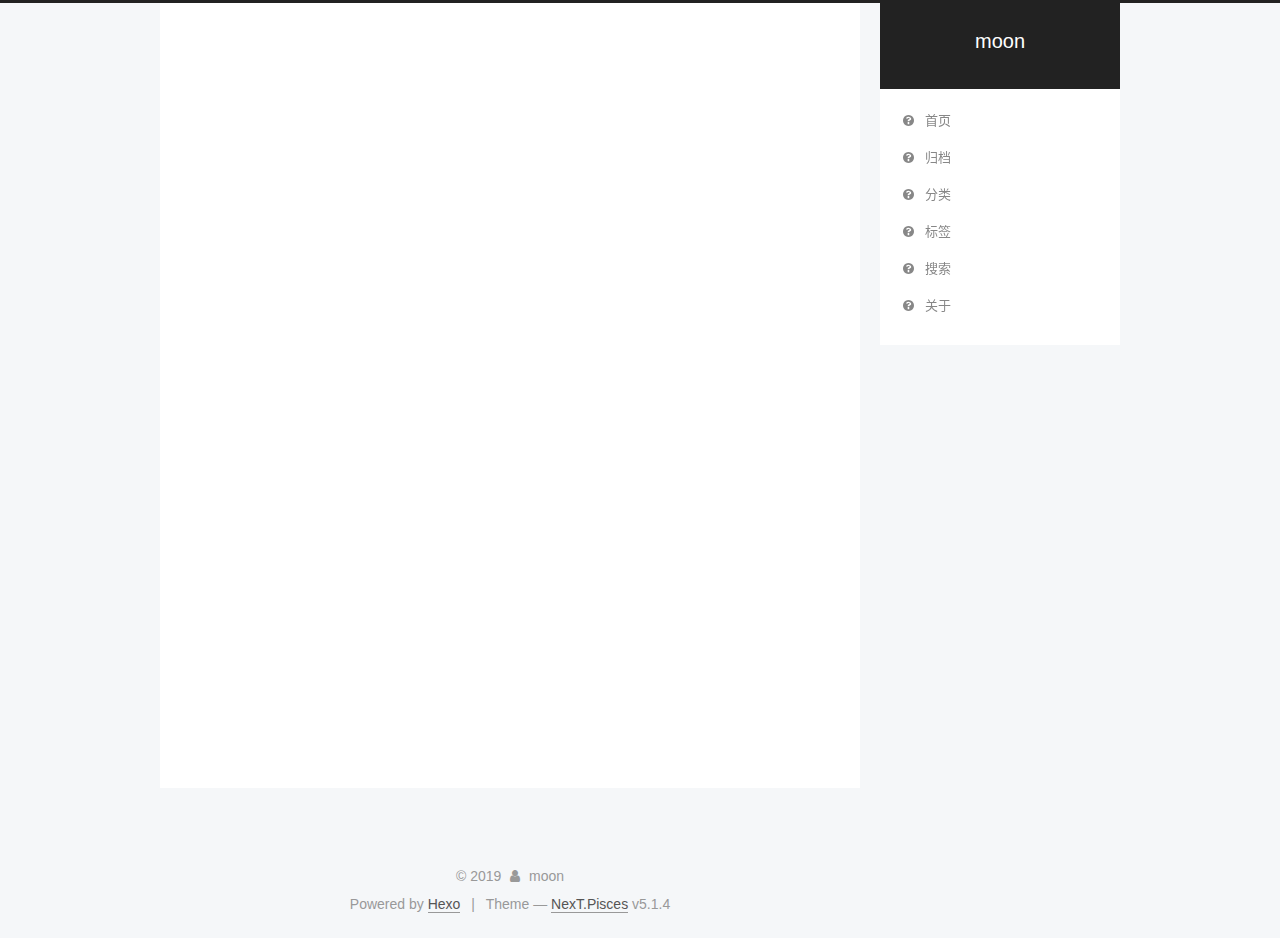
==== commit 09617973: "Site updated: 2019-11-05 17:59:47" ====
--- a/index.html
+++ b/index.html
@@ -5,7 +5,7 @@
   
 
 
-<html class="theme-next pisces use-motion" lang="zh-hans">
+<html class="theme-next pisces use-motion" lang="zh-CN">
 <head>
   <meta charset="UTF-8"/>
 <meta http-equiv="X-UA-Compatible" content="IE=edge" />
@@ -85,7 +85,7 @@
 <meta property="og:url" content="http:&#x2F;&#x2F;yoursite.com&#x2F;index.html">
 <meta property="og:site_name" content="moon">
 <meta property="og:description" content="🐎上人生">
-<meta property="og:locale" content="zh-hans">
+<meta property="og:locale" content="zh-CN">
 <meta name="twitter:card" content="summary">
 
 
@@ -134,7 +134,7 @@
 
 </head>
 
-<body itemscope itemtype="http://schema.org/WebPage" lang="zh-hans">
+<body itemscope itemtype="http://schema.org/WebPage" lang="zh-CN">
 
   
   
--- a/css/main.css
+++ b/css/main.css
@@ -1823,7 +1823,7 @@
   width: 4px;
   height: 4px;
   border-radius: 50%;
-  background: #8bff85;
+  background: #e4ffff;
 }
 .links-of-blogroll {
   font-size: 13px;
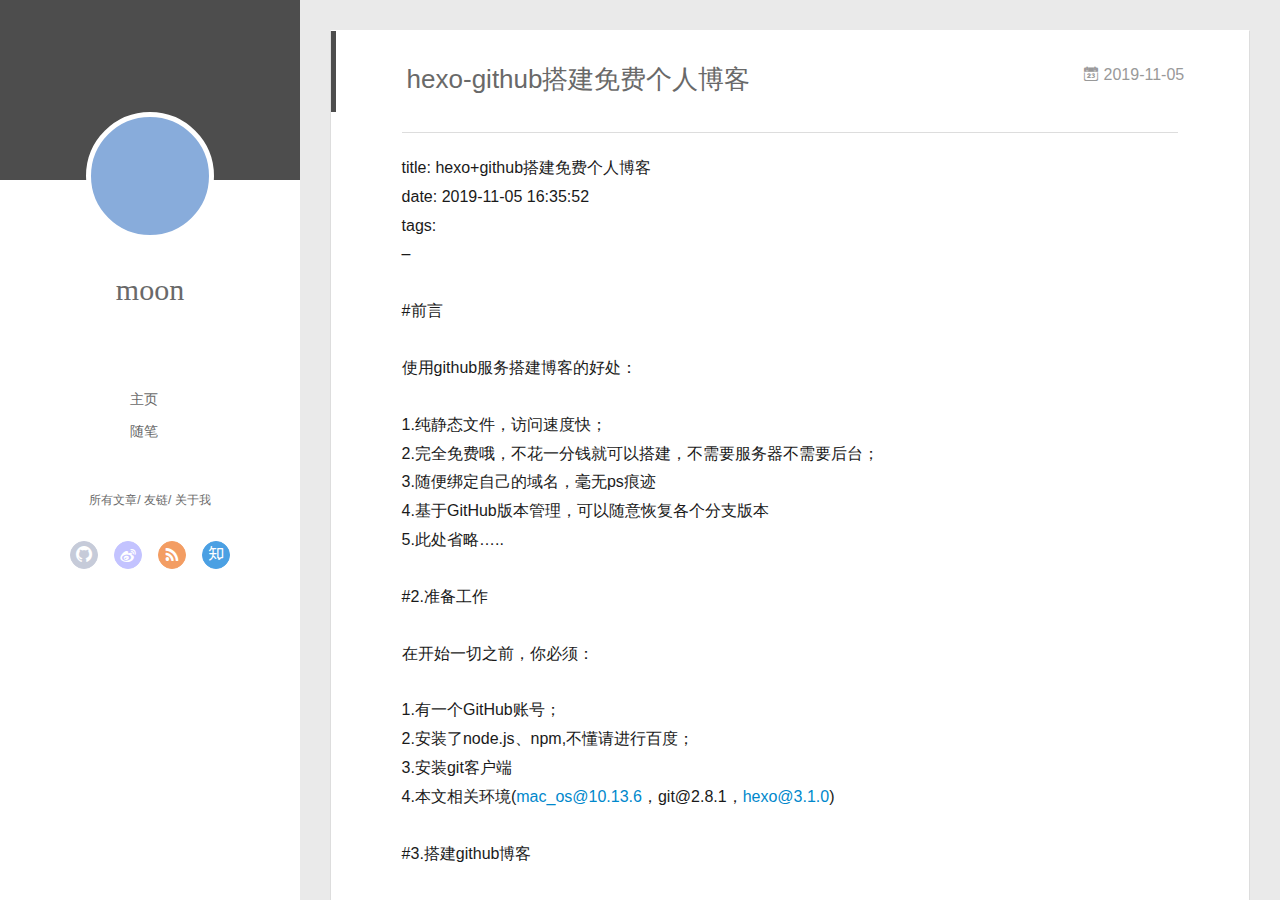
==== commit 25ae132c: "Site updated: 2019-11-05 18:03:37" ====
--- a/index.html
+++ b/index.html
@@ -1,796 +1,587 @@
 <!DOCTYPE html>
-
-
-
-  
-
-
-<html class="theme-next pisces use-motion" lang="zh-CN">
+<html>
 <head>
-  <meta charset="UTF-8"/>
-<meta http-equiv="X-UA-Compatible" content="IE=edge" />
-<meta name="viewport" content="width=device-width, initial-scale=1, maximum-scale=1"/>
-<meta name="theme-color" content="#222">
-
-
-
-
-
-
-
-
-
-<meta http-equiv="Cache-Control" content="no-transform" />
-<meta http-equiv="Cache-Control" content="no-siteapp" />
-
-
-
-
-
-
-
-
-
-
-
-
-
-
-
-
-  
-  
-  <link href="/lib/fancybox/source/jquery.fancybox.css?v=2.1.5" rel="stylesheet" type="text/css" />
-
-
-
-
-
-
-
-<link href="/lib/font-awesome/css/font-awesome.min.css?v=4.6.2" rel="stylesheet" type="text/css" />
-
-<link href="/css/main.css?v=5.1.4" rel="stylesheet" type="text/css" />
-
-
-  <link rel="apple-touch-icon" sizes="180x180" href="/images/apple-touch-icon-next.png?v=5.1.4">
-
-
-  <link rel="icon" type="image/png" sizes="32x32" href="/images/favicon-32x32-next.png?v=5.1.4">
-
-
-  <link rel="icon" type="image/png" sizes="16x16" href="/images/favicon-16x16-next.png?v=5.1.4">
-
-
-  <link rel="mask-icon" href="/images/logo.svg?v=5.1.4" color="#222">
-
-
-
-
-
-  <meta name="keywords" content="Hexo, NexT" />
-
-
-
-
-
-
-
-
-
-
-<meta name="description" content="🐎上人生">
+  <meta charset="utf-8">
+  
+  <meta name="renderer" content="webkit">
+  <meta http-equiv="X-UA-Compatible" content="IE=edge" >
+  <link rel="dns-prefetch" href="http://yoursite.com">
+  <title>努力追上想象中的自己</title>
+  <meta name="viewport" content="width=device-width, initial-scale=1, maximum-scale=1">
+  <meta name="description" content="🐎上人生">
 <meta property="og:type" content="website">
-<meta property="og:title" content="moon">
+<meta property="og:title" content="努力追上想象中的自己">
 <meta property="og:url" content="http:&#x2F;&#x2F;yoursite.com&#x2F;index.html">
-<meta property="og:site_name" content="moon">
+<meta property="og:site_name" content="努力追上想象中的自己">
 <meta property="og:description" content="🐎上人生">
 <meta property="og:locale" content="zh-CN">
 <meta name="twitter:card" content="summary">
-
-
-
-<script type="text/javascript" id="hexo.configurations">
-  var NexT = window.NexT || {};
-  var CONFIG = {
-    root: '/',
-    scheme: 'Pisces',
-    version: '5.1.4',
-    sidebar: {"position":"right","display":"post","offset":12,"b2t":false,"scrollpercent":false,"onmobile":false},
-    fancybox: true,
-    tabs: true,
-    motion: {"enable":true,"async":false,"transition":{"post_block":"fadeIn","post_header":"slideDownIn","post_body":"slideDownIn","coll_header":"slideLeftIn","sidebar":"slideUpIn"}},
-    duoshuo: {
-      userId: '0',
-      author: 'Author'
-    },
-    algolia: {
-      applicationID: '',
-      apiKey: '',
-      indexName: '',
-      hits: {"per_page":10},
-      labels: {"input_placeholder":"Search for Posts","hits_empty":"We didn't find any results for the search: ${query}","hits_stats":"${hits} results found in ${time} ms"}
+  
+    <link rel="alternative" href="/atom.xml" title="努力追上想象中的自己" type="application/atom+xml">
+  
+  
+    <link rel="icon" href="/favicon.png">
+  
+  <link rel="stylesheet" type="text/css" href="/./main.0cf68a.css">
+  <style type="text/css">
+  
+    #container.show {
+      background: linear-gradient(200deg,#a0cfe4,#e8c37e);
     }
-  };
+  </style>
+  
+
+  
+
+</head>
+
+<body>
+  <div id="container" q-class="show:isCtnShow">
+    <canvas id="anm-canvas" class="anm-canvas"></canvas>
+    <div class="left-col" q-class="show:isShow">
+      
+<div class="overlay" style="background: #4d4d4d"></div>
+<div class="intrude-less">
+	<header id="header" class="inner">
+		<a href="/" class="profilepic">
+			<img src="" class="js-avatar">
+		</a>
+		<hgroup>
+		  <h1 class="header-author"><a href="/">moon</a></h1>
+		</hgroup>
+		
+
+		<nav class="header-menu">
+			<ul>
+			
+				<li><a href="/">主页</a></li>
+	        
+				<li><a href="/tags/%E9%9A%8F%E7%AC%94/">随笔</a></li>
+	        
+			</ul>
+		</nav>
+		<nav class="header-smart-menu">
+    		
+    			
+    			<a q-on="click: openSlider(e, 'innerArchive')" href="javascript:void(0)" target="_blank" rel="noopener">所有文章</a>
+    			
+            
+    			
+    			<a q-on="click: openSlider(e, 'friends')" href="javascript:void(0)" target="_blank" rel="noopener">友链</a>
+    			
+            
+    			
+    			<a q-on="click: openSlider(e, 'aboutme')" href="javascript:void(0)" target="_blank" rel="noopener">关于我</a>
+    			
+            
+		</nav>
+		<nav class="header-nav">
+			<div class="social">
+				
+					<a class="github" target="_blank" href="#" title="github"><i class="icon-github"></i></a>
+		        
+					<a class="weibo" target="_blank" href="#" title="weibo"><i class="icon-weibo"></i></a>
+		        
+					<a class="rss" target="_blank" href="#" title="rss"><i class="icon-rss"></i></a>
+		        
+					<a class="zhihu" target="_blank" href="#" title="zhihu"><i class="icon-zhihu"></i></a>
+		        
+			</div>
+		</nav>
+	</header>		
+</div>
+
+    </div>
+    <div class="mid-col" q-class="show:isShow,hide:isShow|isFalse">
+      
+<nav id="mobile-nav">
+  	<div class="overlay js-overlay" style="background: #4d4d4d"></div>
+	<div class="btnctn js-mobile-btnctn">
+  		<div class="slider-trigger list" q-on="click: openSlider(e)"><i class="icon icon-sort"></i></div>
+	</div>
+	<div class="intrude-less">
+		<header id="header" class="inner">
+			<div class="profilepic">
+				<img src="" class="js-avatar">
+			</div>
+			<hgroup>
+			  <h1 class="header-author js-header-author">moon</h1>
+			</hgroup>
+			
+			
+			
+				
+			
+				
+			
+			
+			
+			<nav class="header-nav">
+				<div class="social">
+					
+						<a class="github" target="_blank" href="#" title="github"><i class="icon-github"></i></a>
+			        
+						<a class="weibo" target="_blank" href="#" title="weibo"><i class="icon-weibo"></i></a>
+			        
+						<a class="rss" target="_blank" href="#" title="rss"><i class="icon-rss"></i></a>
+			        
+						<a class="zhihu" target="_blank" href="#" title="zhihu"><i class="icon-zhihu"></i></a>
+			        
+				</div>
+			</nav>
+
+			<nav class="header-menu js-header-menu">
+				<ul style="width: 50%">
+				
+				
+					<li style="width: 50%"><a href="/">主页</a></li>
+		        
+					<li style="width: 50%"><a href="/tags/%E9%9A%8F%E7%AC%94/">随笔</a></li>
+		        
+				</ul>
+			</nav>
+		</header>				
+	</div>
+	<div class="mobile-mask" style="display:none" q-show="isShow"></div>
+</nav>
+
+      <div id="wrapper" class="body-wrap">
+        <div class="menu-l">
+          <div class="canvas-wrap">
+            <canvas data-colors="#eaeaea" data-sectionHeight="100" data-contentId="js-content" id="myCanvas1" class="anm-canvas"></canvas>
+          </div>
+          <div id="js-content" class="content-ll">
+            
+  
+    <article id="post-hexo-github搭建免费个人博客" class="article article-type-post  article-index" itemscope itemprop="blogPost">
+  <div class="article-inner">
+    
+      <header class="article-header">
+        
+  
+    <h1 itemprop="name">
+      <a class="article-title" href="/2019/11/05/hexo-github%E6%90%AD%E5%BB%BA%E5%85%8D%E8%B4%B9%E4%B8%AA%E4%BA%BA%E5%8D%9A%E5%AE%A2/">hexo-github搭建免费个人博客</a>
+    </h1>
+  
+
+        
+        <a href="/2019/11/05/hexo-github%E6%90%AD%E5%BB%BA%E5%85%8D%E8%B4%B9%E4%B8%AA%E4%BA%BA%E5%8D%9A%E5%AE%A2/" class="archive-article-date">
+  	<time datetime="2019-11-05T08:57:14.844Z" itemprop="datePublished"><i class="icon-calendar icon"></i>2019-11-05</time>
+</a>
+        
+      </header>
+    
+    <div class="article-entry" itemprop="articleBody">
+      
+        <hr>
+<p>title: hexo+github搭建免费个人博客<br>date: 2019-11-05 16:35:52<br>tags:<br>–</p>
+<p>#前言</p>
+<p>使用github服务搭建博客的好处：</p>
+<p>1.纯静态文件，访问速度快；<br>2.完全免费哦，不花一分钱就可以搭建，不需要服务器不需要后台；<br>3.随便绑定自己的域名，毫无ps痕迹<br>4.基于GitHub版本管理，可以随意恢复各个分支版本<br>5.此处省略…..</p>
+<p>#2.准备工作</p>
+<p>在开始一切之前，你必须：</p>
+<p>1.有一个GitHub账号；<br>2.安装了node.js、npm,不懂请进行百度；<br>3.安装git客户端<br>4.本文相关环境(<a href="mailto:mac_os@10.13.6" target="_blank" rel="noopener">mac_os@10.13.6</a>，git@2.8.1，<a href="mailto:hexo@3.1.0" target="_blank" rel="noopener">hexo@3.1.0</a>)</p>
+<p>#3.搭建github博客</p>
+<p>3.1创建仓库</p>
+<p>新建一个名为你的用户名.github.io的仓库，比如说，如果你的github用户名是test，那么你就新建test.github.io的仓库（必须是你的用户名，其它名称无效），将来你的网站访问地址就是 <a href="http://test.github.io" target="_blank" rel="noopener">http://test.github.io</a> 了，是不是很方便？</p>
+<p>由此可见，每一个github账户最多只能创建一个这样可以直接使用域名访问的仓库。    </p>
+<p>几个注意的地方：<br>注册的邮箱一定要验证，否则不会成功；<br>仓库名字必须是：username.github.io，其中username是你的用户名；<br>仓库创建成功不会立即生效，需要过一段时间，大概10-30分钟，或者更久，我的等了半个小时才生效</p>
+<p>3.2域名绑定</p>
+<p>当然，你不绑定域名肯定也是可以的，就用默认的 xxx.github.io 来访问，如果你想更个性一点，想拥有一个属于自己的域名，那也是OK的。</p>
+<p>首先你要注册一个域名，域名注册以前总是推荐去godaddy，现在觉得其实国内的阿里云也挺不错的，价格也不贵，毕竟是大公司，放心！</p>
+<p>绑定域名分2种情况：带www和不带www的。</p>
+<p>域名配置最常见有2种方式，CNAME和A记录，CNAME填写域名，A记录填写IP，由于不带www方式只能采用A记录，所以必须先ping一下你的用户名.github.io的IP，然后到你的域名DNS设置页，将A记录指向你ping出来的IP，将CNAME指向你的用户名.github.io，这样可以保证无论是否添加www都可以访问。</p>
+<p>3.3配置ssh key</p>
+<p>为什么要配置这个呢？因为你提交代码肯定要拥有你的github权限才可以，但是直接使用用户名和密码太不安全了，所以我们使用ssh key来解决本地和服务器的连接问题。</p>
+<p>$ cd ~/. ssh #检查本机已存在的ssh密钥<br>如果提示：No such file or directory 说明你是第一次使用git。</p>
+<p>ssh-keygen -t rsa -C “邮件地址”</p>
+<p>然后连续3次回车，最终会生成一个文件在用户目录下，打开用户目录，找到.ssh\id_rsa.pub文件，记事本打开并复制里面的内容，打开你的github主页，进入个人设置 -&gt; SSH and GPG keys -&gt; New SSH key：</p>
+<p>3.4测试是否成功</p>
+<p>$ ssh -T <a href="mailto:git@github.com" target="_blank" rel="noopener">git@github.com</a> # 注意邮箱地址不用改<br>如果提示Are you sure you want to continue connecting (yes/no)?，输入yes，然后会看到：</p>
+<p>Hi liuxianan! You’ve successfully authenticated, but GitHub does not provide shell access.</p>
+<p>看到这个信息说明SSH已配置成功！</p>
+<p>此时你还需要配置：</p>
+<p>$ git config –global user.name “liuxianan”// 你的github用户名，非昵称<br>$ git config –global user.email  “<a href="mailto:xxx@qq.com" target="_blank" rel="noopener">xxx@qq.com</a>“// 填写你的github注册邮箱</p>
+<p>#4.用hexo开始写博客</p>
+<p>Hexo是一个简单、快速、强大的基于 Github Pages 的博客发布工具，支持Markdown格式，有众多优秀插件和主题。</p>
+<p>官网： <a href="http://hexo.io" target="_blank" rel="noopener">http://hexo.io</a><br>github: <a href="https://github.com/hexojs/hexo" target="_blank" rel="noopener">https://github.com/hexojs/hexo</a></p>
+<p>安装：<br>$ npm install -g hexo</p>
+<p>初始化：<br>$ cd /f/Workspaces/hexo/<br>$ hexo init<br>在电脑的某个地方新建一个名为hexo的文件夹（名字可以随便取），比如我的是F:\Workspaces\hexo，由于这个文件夹将来就作为你存放代码的地方，所以最好不要随便放。</p>
+<p>执行以上命令之后，hexo就会在public文件夹生成相关html文件，这些文件将来都是要提交到github去的：</p>
+<p>修改主题：<br>既然默认主题很丑，那我们别的不做，首先来替换一个好看点的主题。这是 官方主题。</p>
+<p>个人比较喜欢的2个主题：hexo-theme-jekyll 和 hexo-theme-yilia。</p>
+<p>首先下载这个主题：<br>$ cd /f/Workspaces/hexo/<br>$ git clone <a href="https://github.com/litten/hexo-theme-yilia.git" target="_blank" rel="noopener">https://github.com/litten/hexo-theme-yilia.git</a> themes/yilia</p>
+<p>修改_config.yml中的theme: landscape改为theme: yilia，然后重新执行hexo g来重新生成。</p>
+<p>如果出现一些莫名其妙的问题，可以先执行hexo clean来清理一下public的内容，然后再来重新生成和发布。</p>
+<p>上传到github:</p>
+<p>如果你一切都配置好了，发布上传很容易，一句hexo d就搞定，当然关键还是你要把所有东西配置好。</p>
+<p>首先，ssh key肯定要配置好。</p>
+<p>其次，配置_config.yml中有关deploy的部分：</p>
+<p>正确写法：</p>
+<p>deploy:<br>  type: git<br>  repository: <a href="mailto:git@github.com" target="_blank" rel="noopener">git@github.com</a>:liuxianan/liuxianan.github.io.git<br>  branch: master</p>
+
+      
+
+      
+    </div>
+    <div class="article-info article-info-index">
+      
+      
+      
+
+      
+        <p class="article-more-link">
+          <a class="article-more-a" href="/2019/11/05/hexo-github%E6%90%AD%E5%BB%BA%E5%85%8D%E8%B4%B9%E4%B8%AA%E4%BA%BA%E5%8D%9A%E5%AE%A2/">展开全文 >></a>
+        </p>
+      
+
+      
+      <div class="clearfix"></div>
+    </div>
+  </div>
+</article>
+
+<aside class="wrap-side-operation">
+    <div class="mod-side-operation">
+        
+        <div class="jump-container" id="js-jump-container" style="display:none;">
+            <a href="javascript:void(0)" target="_blank" rel="noopener" class="mod-side-operation__jump-to-top">
+                <i class="icon-font icon-back"></i>
+            </a>
+            <div id="js-jump-plan-container" class="jump-plan-container" style="top: -11px;">
+                <i class="icon-font icon-plane jump-plane"></i>
+            </div>
+        </div>
+        
+        
+    </div>
+</aside>
+
+
+
+
+  
+    <article id="post-hello-world" class="article article-type-post  article-index" itemscope itemprop="blogPost">
+  <div class="article-inner">
+    
+      <header class="article-header">
+        
+  
+    <h1 itemprop="name">
+      <a class="article-title" href="/2019/11/05/hello-world/">Hello World</a>
+    </h1>
+  
+
+        
+        <a href="/2019/11/05/hello-world/" class="archive-article-date">
+  	<time datetime="2019-11-05T08:00:19.236Z" itemprop="datePublished"><i class="icon-calendar icon"></i>2019-11-05</time>
+</a>
+        
+      </header>
+    
+    <div class="article-entry" itemprop="articleBody">
+      
+        <p>Welcome to <a href="https://hexo.io/" target="_blank" rel="noopener">Hexo</a>! This is your very first post. Check <a href="https://hexo.io/docs/" target="_blank" rel="noopener">documentation</a> for more info. If you get any problems when using Hexo, you can find the answer in <a href="https://hexo.io/docs/troubleshooting.html" target="_blank" rel="noopener">troubleshooting</a> or you can ask me on <a href="https://github.com/hexojs/hexo/issues" target="_blank" rel="noopener">GitHub</a>.</p>
+<h2 id="Quick-Start"><a href="#Quick-Start" class="headerlink" title="Quick Start"></a>Quick Start</h2><h3 id="Create-a-new-post"><a href="#Create-a-new-post" class="headerlink" title="Create a new post"></a>Create a new post</h3><figure class="highlight bash"><table><tr><td class="gutter"><pre><span class="line">1</span><br></pre></td><td class="code"><pre><span class="line">$ hexo new <span class="string">"My New Post"</span></span><br></pre></td></tr></table></figure>
+
+<p>More info: <a href="https://hexo.io/docs/writing.html" target="_blank" rel="noopener">Writing</a></p>
+<h3 id="Run-server"><a href="#Run-server" class="headerlink" title="Run server"></a>Run server</h3><figure class="highlight bash"><table><tr><td class="gutter"><pre><span class="line">1</span><br></pre></td><td class="code"><pre><span class="line">$ hexo server</span><br></pre></td></tr></table></figure>
+
+<p>More info: <a href="https://hexo.io/docs/server.html" target="_blank" rel="noopener">Server</a></p>
+<h3 id="Generate-static-files"><a href="#Generate-static-files" class="headerlink" title="Generate static files"></a>Generate static files</h3><figure class="highlight bash"><table><tr><td class="gutter"><pre><span class="line">1</span><br></pre></td><td class="code"><pre><span class="line">$ hexo generate</span><br></pre></td></tr></table></figure>
+
+<p>More info: <a href="https://hexo.io/docs/generating.html" target="_blank" rel="noopener">Generating</a></p>
+<h3 id="Deploy-to-remote-sites"><a href="#Deploy-to-remote-sites" class="headerlink" title="Deploy to remote sites"></a>Deploy to remote sites</h3><figure class="highlight bash"><table><tr><td class="gutter"><pre><span class="line">1</span><br></pre></td><td class="code"><pre><span class="line">$ hexo deploy</span><br></pre></td></tr></table></figure>
+
+<p>More info: <a href="https://hexo.io/docs/one-command-deployment.html" target="_blank" rel="noopener">Deployment</a></p>
+
+      
+
+      
+    </div>
+    <div class="article-info article-info-index">
+      
+      
+      
+
+      
+        <p class="article-more-link">
+          <a class="article-more-a" href="/2019/11/05/hello-world/">展开全文 >></a>
+        </p>
+      
+
+      
+      <div class="clearfix"></div>
+    </div>
+  </div>
+</article>
+
+<aside class="wrap-side-operation">
+    <div class="mod-side-operation">
+        
+        <div class="jump-container" id="js-jump-container" style="display:none;">
+            <a href="javascript:void(0)" target="_blank" rel="noopener" class="mod-side-operation__jump-to-top">
+                <i class="icon-font icon-back"></i>
+            </a>
+            <div id="js-jump-plan-container" class="jump-plan-container" style="top: -11px;">
+                <i class="icon-font icon-plane jump-plane"></i>
+            </div>
+        </div>
+        
+        
+    </div>
+</aside>
+
+
+
+
+  
+  
+
+
+          </div>
+        </div>
+      </div>
+      <footer id="footer">
+  <div class="outer">
+    <div id="footer-info">
+    	<div class="footer-left">
+    		&copy; 2019 moon
+    	</div>
+      	<div class="footer-right">
+      		<a href="http://hexo.io/" target="_blank">Hexo</a>  Theme <a href="https://github.com/litten/hexo-theme-yilia" target="_blank">Yilia</a> by Litten
+      	</div>
+    </div>
+  </div>
+</footer>
+    </div>
+    <script>
+	var yiliaConfig = {
+		mathjax: false,
+		isHome: true,
+		isPost: false,
+		isArchive: false,
+		isTag: false,
+		isCategory: false,
+		open_in_new: false,
+		toc_hide_index: true,
+		root: "/",
+		innerArchive: true,
+		showTags: false
+	}
 </script>
 
-
-
-  <link rel="canonical" href="http://yoursite.com/"/>
-
-
-
-
-
-  <title>moon</title>
-  
-
-
-
-
-
-
-
-
-</head>
-
-<body itemscope itemtype="http://schema.org/WebPage" lang="zh-CN">
-
-  
-  
-    
-  
-
-  <div class="container sidebar-position-right 
-  page-home">
-    <div class="headband"></div>
-
-    <header id="header" class="header" itemscope itemtype="http://schema.org/WPHeader">
-      <div class="header-inner"><div class="site-brand-wrapper">
-  <div class="site-meta ">
-    
-
-    <div class="custom-logo-site-title">
-      <a href="/"  class="brand" rel="start">
-        <span class="logo-line-before"><i></i></span>
-        <span class="site-title">moon</span>
-        <span class="logo-line-after"><i></i></span>
-      </a>
-    </div>
-      
-        <p class="site-subtitle"></p>
-      
+<script>!function(t){function n(e){if(r[e])return r[e].exports;var i=r[e]={exports:{},id:e,loaded:!1};return t[e].call(i.exports,i,i.exports,n),i.loaded=!0,i.exports}var r={};n.m=t,n.c=r,n.p="./",n(0)}([function(t,n,r){r(195),t.exports=r(191)},function(t,n,r){var e=r(3),i=r(52),o=r(27),u=r(28),c=r(53),f="prototype",a=function(t,n,r){var s,l,h,v,p=t&a.F,d=t&a.G,y=t&a.S,g=t&a.P,b=t&a.B,m=d?e:y?e[n]||(e[n]={}):(e[n]||{})[f],x=d?i:i[n]||(i[n]={}),w=x[f]||(x[f]={});d&&(r=n);for(s in r)l=!p&&m&&void 0!==m[s],h=(l?m:r)[s],v=b&&l?c(h,e):g&&"function"==typeof h?c(Function.call,h):h,m&&u(m,s,h,t&a.U),x[s]!=h&&o(x,s,v),g&&w[s]!=h&&(w[s]=h)};e.core=i,a.F=1,a.G=2,a.S=4,a.P=8,a.B=16,a.W=32,a.U=64,a.R=128,t.exports=a},function(t,n,r){var e=r(6);t.exports=function(t){if(!e(t))throw TypeError(t+" is not an object!");return t}},function(t,n){var r=t.exports="undefined"!=typeof window&&window.Math==Math?window:"undefined"!=typeof self&&self.Math==Math?self:Function("return this")();"number"==typeof __g&&(__g=r)},function(t,n){t.exports=function(t){try{return!!t()}catch(t){return!0}}},function(t,n){var r=t.exports="undefined"!=typeof window&&window.Math==Math?window:"undefined"!=typeof self&&self.Math==Math?self:Function("return this")();"number"==typeof __g&&(__g=r)},function(t,n){t.exports=function(t){return"object"==typeof t?null!==t:"function"==typeof t}},function(t,n,r){var e=r(126)("wks"),i=r(76),o=r(3).Symbol,u="function"==typeof o;(t.exports=function(t){return e[t]||(e[t]=u&&o[t]||(u?o:i)("Symbol."+t))}).store=e},function(t,n){var r={}.hasOwnProperty;t.exports=function(t,n){return r.call(t,n)}},function(t,n,r){var e=r(94),i=r(33);t.exports=function(t){return e(i(t))}},function(t,n,r){t.exports=!r(4)(function(){return 7!=Object.defineProperty({},"a",{get:function(){return 7}}).a})},function(t,n,r){var e=r(2),i=r(167),o=r(50),u=Object.defineProperty;n.f=r(10)?Object.defineProperty:function(t,n,r){if(e(t),n=o(n,!0),e(r),i)try{return u(t,n,r)}catch(t){}if("get"in r||"set"in r)throw TypeError("Accessors not supported!");return"value"in r&&(t[n]=r.value),t}},function(t,n,r){t.exports=!r(18)(function(){return 7!=Object.defineProperty({},"a",{get:function(){return 7}}).a})},function(t,n,r){var e=r(14),i=r(22);t.exports=r(12)?function(t,n,r){return e.f(t,n,i(1,r))}:function(t,n,r){return t[n]=r,t}},function(t,n,r){var e=r(20),i=r(58),o=r(42),u=Object.defineProperty;n.f=r(12)?Object.defineProperty:function(t,n,r){if(e(t),n=o(n,!0),e(r),i)try{return u(t,n,r)}catch(t){}if("get"in r||"set"in r)throw TypeError("Accessors not supported!");return"value"in r&&(t[n]=r.value),t}},function(t,n,r){var e=r(40)("wks"),i=r(23),o=r(5).Symbol,u="function"==typeof o;(t.exports=function(t){return e[t]||(e[t]=u&&o[t]||(u?o:i)("Symbol."+t))}).store=e},function(t,n,r){var e=r(67),i=Math.min;t.exports=function(t){return t>0?i(e(t),9007199254740991):0}},function(t,n,r){var e=r(46);t.exports=function(t){return Object(e(t))}},function(t,n){t.exports=function(t){try{return!!t()}catch(t){return!0}}},function(t,n,r){var e=r(63),i=r(34);t.exports=Object.keys||function(t){return e(t,i)}},function(t,n,r){var e=r(21);t.exports=function(t){if(!e(t))throw TypeError(t+" is not an object!");return t}},function(t,n){t.exports=function(t){return"object"==typeof t?null!==t:"function"==typeof t}},function(t,n){t.exports=function(t,n){return{enumerable:!(1&t),configurable:!(2&t),writable:!(4&t),value:n}}},function(t,n){var r=0,e=Math.random();t.exports=function(t){return"Symbol(".concat(void 0===t?"":t,")_",(++r+e).toString(36))}},function(t,n){var r={}.hasOwnProperty;t.exports=function(t,n){return r.call(t,n)}},function(t,n){var r=t.exports={version:"2.4.0"};"number"==typeof __e&&(__e=r)},function(t,n){t.exports=function(t){if("function"!=typeof t)throw TypeError(t+" is not a function!");return t}},function(t,n,r){var e=r(11),i=r(66);t.exports=r(10)?function(t,n,r){return e.f(t,n,i(1,r))}:function(t,n,r){return t[n]=r,t}},function(t,n,r){var e=r(3),i=r(27),o=r(24),u=r(76)("src"),c="toString",f=Function[c],a=(""+f).split(c);r(52).inspectSource=function(t){return f.call(t)},(t.exports=function(t,n,r,c){var f="function"==typeof r;f&&(o(r,"name")||i(r,"name",n)),t[n]!==r&&(f&&(o(r,u)||i(r,u,t[n]?""+t[n]:a.join(String(n)))),t===e?t[n]=r:c?t[n]?t[n]=r:i(t,n,r):(delete t[n],i(t,n,r)))})(Function.prototype,c,function(){return"function"==typeof this&&this[u]||f.call(this)})},function(t,n,r){var e=r(1),i=r(4),o=r(46),u=function(t,n,r,e){var i=String(o(t)),u="<"+n;return""!==r&&(u+=" "+r+'="'+String(e).replace(/"/g,"&quot;")+'"'),u+">"+i+"</"+n+">"};t.exports=function(t,n){var r={};r[t]=n(u),e(e.P+e.F*i(function(){var n=""[t]('"');return n!==n.toLowerCase()||n.split('"').length>3}),"String",r)}},function(t,n,r){var e=r(115),i=r(46);t.exports=function(t){return e(i(t))}},function(t,n,r){var e=r(116),i=r(66),o=r(30),u=r(50),c=r(24),f=r(167),a=Object.getOwnPropertyDescriptor;n.f=r(10)?a:function(t,n){if(t=o(t),n=u(n,!0),f)try{return a(t,n)}catch(t){}if(c(t,n))return i(!e.f.call(t,n),t[n])}},function(t,n,r){var e=r(24),i=r(17),o=r(145)("IE_PROTO"),u=Object.prototype;t.exports=Object.getPrototypeOf||function(t){return t=i(t),e(t,o)?t[o]:"function"==typeof t.constructor&&t instanceof t.constructor?t.constructor.prototype:t instanceof Object?u:null}},function(t,n){t.exports=function(t){if(void 0==t)throw TypeError("Can't call method on  "+t);return t}},function(t,n){t.exports="constructor,hasOwnProperty,isPrototypeOf,propertyIsEnumerable,toLocaleString,toString,valueOf".split(",")},function(t,n){t.exports={}},function(t,n){t.exports=!0},function(t,n){n.f={}.propertyIsEnumerable},function(t,n,r){var e=r(14).f,i=r(8),o=r(15)("toStringTag");t.exports=function(t,n,r){t&&!i(t=r?t:t.prototype,o)&&e(t,o,{configurable:!0,value:n})}},function(t,n,r){var e=r(40)("keys"),i=r(23);t.exports=function(t){return e[t]||(e[t]=i(t))}},function(t,n,r){var e=r(5),i="__core-js_shared__",o=e[i]||(e[i]={});t.exports=function(t){return o[t]||(o[t]={})}},function(t,n){var r=Math.ceil,e=Math.floor;t.exports=function(t){return isNaN(t=+t)?0:(t>0?e:r)(t)}},function(t,n,r){var e=r(21);t.exports=function(t,n){if(!e(t))return t;var r,i;if(n&&"function"==typeof(r=t.toString)&&!e(i=r.call(t)))return i;if("function"==typeof(r=t.valueOf)&&!e(i=r.call(t)))return i;if(!n&&"function"==typeof(r=t.toString)&&!e(i=r.call(t)))return i;throw TypeError("Can't convert object to primitive value")}},function(t,n,r){var e=r(5),i=r(25),o=r(36),u=r(44),c=r(14).f;t.exports=function(t){var n=i.Symbol||(i.Symbol=o?{}:e.Symbol||{});"_"==t.charAt(0)||t in n||c(n,t,{value:u.f(t)})}},function(t,n,r){n.f=r(15)},function(t,n){var r={}.toString;t.exports=function(t){return r.call(t).slice(8,-1)}},function(t,n){t.exports=function(t){if(void 0==t)throw TypeError("Can't call method on  "+t);return t}},function(t,n,r){var e=r(4);t.exports=function(t,n){return!!t&&e(function(){n?t.call(null,function(){},1):t.call(null)})}},function(t,n,r){var e=r(53),i=r(115),o=r(17),u=r(16),c=r(203);t.exports=function(t,n){var r=1==t,f=2==t,a=3==t,s=4==t,l=6==t,h=5==t||l,v=n||c;return function(n,c,p){for(var d,y,g=o(n),b=i(g),m=e(c,p,3),x=u(b.length),w=0,S=r?v(n,x):f?v(n,0):void 0;x>w;w++)if((h||w in b)&&(d=b[w],y=m(d,w,g),t))if(r)S[w]=y;else if(y)switch(t){case 3:return!0;case 5:return d;case 6:return w;case 2:S.push(d)}else if(s)return!1;return l?-1:a||s?s:S}}},function(t,n,r){var e=r(1),i=r(52),o=r(4);t.exports=function(t,n){var r=(i.Object||{})[t]||Object[t],u={};u[t]=n(r),e(e.S+e.F*o(function(){r(1)}),"Object",u)}},function(t,n,r){var e=r(6);t.exports=function(t,n){if(!e(t))return t;var r,i;if(n&&"function"==typeof(r=t.toString)&&!e(i=r.call(t)))return i;if("function"==typeof(r=t.valueOf)&&!e(i=r.call(t)))return i;if(!n&&"function"==typeof(r=t.toString)&&!e(i=r.call(t)))return i;throw TypeError("Can't convert object to primitive value")}},function(t,n,r){var e=r(5),i=r(25),o=r(91),u=r(13),c="prototype",f=function(t,n,r){var a,s,l,h=t&f.F,v=t&f.G,p=t&f.S,d=t&f.P,y=t&f.B,g=t&f.W,b=v?i:i[n]||(i[n]={}),m=b[c],x=v?e:p?e[n]:(e[n]||{})[c];v&&(r=n);for(a in r)(s=!h&&x&&void 0!==x[a])&&a in b||(l=s?x[a]:r[a],b[a]=v&&"function"!=typeof x[a]?r[a]:y&&s?o(l,e):g&&x[a]==l?function(t){var n=function(n,r,e){if(this instanceof t){switch(arguments.length){case 0:return new t;case 1:return new t(n);case 2:return new t(n,r)}return new t(n,r,e)}return t.apply(this,arguments)};return n[c]=t[c],n}(l):d&&"function"==typeof l?o(Function.call,l):l,d&&((b.virtual||(b.virtual={}))[a]=l,t&f.R&&m&&!m[a]&&u(m,a,l)))};f.F=1,f.G=2,f.S=4,f.P=8,f.B=16,f.W=32,f.U=64,f.R=128,t.exports=f},function(t,n){var r=t.exports={version:"2.4.0"};"number"==typeof __e&&(__e=r)},function(t,n,r){var e=r(26);t.exports=function(t,n,r){if(e(t),void 0===n)return t;switch(r){case 1:return function(r){return t.call(n,r)};case 2:return function(r,e){return t.call(n,r,e)};case 3:return function(r,e,i){return t.call(n,r,e,i)}}return function(){return t.apply(n,arguments)}}},function(t,n,r){var e=r(183),i=r(1),o=r(126)("metadata"),u=o.store||(o.store=new(r(186))),c=function(t,n,r){var i=u.get(t);if(!i){if(!r)return;u.set(t,i=new e)}var o=i.get(n);if(!o){if(!r)return;i.set(n,o=new e)}return o},f=function(t,n,r){var e=c(n,r,!1);return void 0!==e&&e.has(t)},a=function(t,n,r){var e=c(n,r,!1);return void 0===e?void 0:e.get(t)},s=function(t,n,r,e){c(r,e,!0).set(t,n)},l=function(t,n){var r=c(t,n,!1),e=[];return r&&r.forEach(function(t,n){e.push(n)}),e},h=function(t){return void 0===t||"symbol"==typeof t?t:String(t)},v=function(t){i(i.S,"Reflect",t)};t.exports={store:u,map:c,has:f,get:a,set:s,keys:l,key:h,exp:v}},function(t,n,r){"use strict";if(r(10)){var e=r(69),i=r(3),o=r(4),u=r(1),c=r(127),f=r(152),a=r(53),s=r(68),l=r(66),h=r(27),v=r(73),p=r(67),d=r(16),y=r(75),g=r(50),b=r(24),m=r(180),x=r(114),w=r(6),S=r(17),_=r(137),O=r(70),E=r(32),P=r(71).f,j=r(154),F=r(76),M=r(7),A=r(48),N=r(117),T=r(146),I=r(155),k=r(80),L=r(123),R=r(74),C=r(130),D=r(160),U=r(11),W=r(31),G=U.f,B=W.f,V=i.RangeError,z=i.TypeError,q=i.Uint8Array,K="ArrayBuffer",J="Shared"+K,Y="BYTES_PER_ELEMENT",H="prototype",$=Array[H],X=f.ArrayBuffer,Q=f.DataView,Z=A(0),tt=A(2),nt=A(3),rt=A(4),et=A(5),it=A(6),ot=N(!0),ut=N(!1),ct=I.values,ft=I.keys,at=I.entries,st=$.lastIndexOf,lt=$.reduce,ht=$.reduceRight,vt=$.join,pt=$.sort,dt=$.slice,yt=$.toString,gt=$.toLocaleString,bt=M("iterator"),mt=M("toStringTag"),xt=F("typed_constructor"),wt=F("def_constructor"),St=c.CONSTR,_t=c.TYPED,Ot=c.VIEW,Et="Wrong length!",Pt=A(1,function(t,n){return Tt(T(t,t[wt]),n)}),jt=o(function(){return 1===new q(new Uint16Array([1]).buffer)[0]}),Ft=!!q&&!!q[H].set&&o(function(){new q(1).set({})}),Mt=function(t,n){if(void 0===t)throw z(Et);var r=+t,e=d(t);if(n&&!m(r,e))throw V(Et);return e},At=function(t,n){var r=p(t);if(r<0||r%n)throw V("Wrong offset!");return r},Nt=function(t){if(w(t)&&_t in t)return t;throw z(t+" is not a typed array!")},Tt=function(t,n){if(!(w(t)&&xt in t))throw z("It is not a typed array constructor!");return new t(n)},It=function(t,n){return kt(T(t,t[wt]),n)},kt=function(t,n){for(var r=0,e=n.length,i=Tt(t,e);e>r;)i[r]=n[r++];return i},Lt=function(t,n,r){G(t,n,{get:function(){return this._d[r]}})},Rt=function(t){var n,r,e,i,o,u,c=S(t),f=arguments.length,s=f>1?arguments[1]:void 0,l=void 0!==s,h=j(c);if(void 0!=h&&!_(h)){for(u=h.call(c),e=[],n=0;!(o=u.next()).done;n++)e.push(o.value);c=e}for(l&&f>2&&(s=a(s,arguments[2],2)),n=0,r=d(c.length),i=Tt(this,r);r>n;n++)i[n]=l?s(c[n],n):c[n];return i},Ct=function(){for(var t=0,n=arguments.length,r=Tt(this,n);n>t;)r[t]=arguments[t++];return r},Dt=!!q&&o(function(){gt.call(new q(1))}),Ut=function(){return gt.apply(Dt?dt.call(Nt(this)):Nt(this),arguments)},Wt={copyWithin:function(t,n){return D.call(Nt(this),t,n,arguments.length>2?arguments[2]:void 0)},every:function(t){return rt(Nt(this),t,arguments.length>1?arguments[1]:void 0)},fill:function(t){return C.apply(Nt(this),arguments)},filter:function(t){return It(this,tt(Nt(this),t,arguments.length>1?arguments[1]:void 0))},find:function(t){return et(Nt(this),t,arguments.length>1?arguments[1]:void 0)},findIndex:function(t){return it(Nt(this),t,arguments.length>1?arguments[1]:void 0)},forEach:function(t){Z(Nt(this),t,arguments.length>1?arguments[1]:void 0)},indexOf:function(t){return ut(Nt(this),t,arguments.length>1?arguments[1]:void 0)},includes:function(t){return ot(Nt(this),t,arguments.length>1?arguments[1]:void 0)},join:function(t){return vt.apply(Nt(this),arguments)},lastIndexOf:function(t){return st.apply(Nt(this),arguments)},map:function(t){return Pt(Nt(this),t,arguments.length>1?arguments[1]:void 0)},reduce:function(t){return lt.apply(Nt(this),arguments)},reduceRight:function(t){return ht.apply(Nt(this),arguments)},reverse:function(){for(var t,n=this,r=Nt(n).length,e=Math.floor(r/2),i=0;i<e;)t=n[i],n[i++]=n[--r],n[r]=t;return n},some:function(t){return nt(Nt(this),t,arguments.length>1?arguments[1]:void 0)},sort:function(t){return pt.call(Nt(this),t)},subarray:function(t,n){var r=Nt(this),e=r.length,i=y(t,e);return new(T(r,r[wt]))(r.buffer,r.byteOffset+i*r.BYTES_PER_ELEMENT,d((void 0===n?e:y(n,e))-i))}},Gt=function(t,n){return It(this,dt.call(Nt(this),t,n))},Bt=function(t){Nt(this);var n=At(arguments[1],1),r=this.length,e=S(t),i=d(e.length),o=0;if(i+n>r)throw V(Et);for(;o<i;)this[n+o]=e[o++]},Vt={entries:function(){return at.call(Nt(this))},keys:function(){return ft.call(Nt(this))},values:function(){return ct.call(Nt(this))}},zt=function(t,n){return w(t)&&t[_t]&&"symbol"!=typeof n&&n in t&&String(+n)==String(n)},qt=function(t,n){return zt(t,n=g(n,!0))?l(2,t[n]):B(t,n)},Kt=function(t,n,r){return!(zt(t,n=g(n,!0))&&w(r)&&b(r,"value"))||b(r,"get")||b(r,"set")||r.configurable||b(r,"writable")&&!r.writable||b(r,"enumerable")&&!r.enumerable?G(t,n,r):(t[n]=r.value,t)};St||(W.f=qt,U.f=Kt),u(u.S+u.F*!St,"Object",{getOwnPropertyDescriptor:qt,defineProperty:Kt}),o(function(){yt.call({})})&&(yt=gt=function(){return vt.call(this)});var Jt=v({},Wt);v(Jt,Vt),h(Jt,bt,Vt.values),v(Jt,{slice:Gt,set:Bt,constructor:function(){},toString:yt,toLocaleString:Ut}),Lt(Jt,"buffer","b"),Lt(Jt,"byteOffset","o"),Lt(Jt,"byteLength","l"),Lt(Jt,"length","e"),G(Jt,mt,{get:function(){return this[_t]}}),t.exports=function(t,n,r,f){f=!!f;var a=t+(f?"Clamped":"")+"Array",l="Uint8Array"!=a,v="get"+t,p="set"+t,y=i[a],g=y||{},b=y&&E(y),m=!y||!c.ABV,S={},_=y&&y[H],j=function(t,r){var e=t._d;return e.v[v](r*n+e.o,jt)},F=function(t,r,e){var i=t._d;f&&(e=(e=Math.round(e))<0?0:e>255?255:255&e),i.v[p](r*n+i.o,e,jt)},M=function(t,n){G(t,n,{get:function(){return j(this,n)},set:function(t){return F(this,n,t)},enumerable:!0})};m?(y=r(function(t,r,e,i){s(t,y,a,"_d");var o,u,c,f,l=0,v=0;if(w(r)){if(!(r instanceof X||(f=x(r))==K||f==J))return _t in r?kt(y,r):Rt.call(y,r);o=r,v=At(e,n);var p=r.byteLength;if(void 0===i){if(p%n)throw V(Et);if((u=p-v)<0)throw V(Et)}else if((u=d(i)*n)+v>p)throw V(Et);c=u/n}else c=Mt(r,!0),u=c*n,o=new X(u);for(h(t,"_d",{b:o,o:v,l:u,e:c,v:new Q(o)});l<c;)M(t,l++)}),_=y[H]=O(Jt),h(_,"constructor",y)):L(function(t){new y(null),new y(t)},!0)||(y=r(function(t,r,e,i){s(t,y,a);var o;return w(r)?r instanceof X||(o=x(r))==K||o==J?void 0!==i?new g(r,At(e,n),i):void 0!==e?new g(r,At(e,n)):new g(r):_t in r?kt(y,r):Rt.call(y,r):new g(Mt(r,l))}),Z(b!==Function.prototype?P(g).concat(P(b)):P(g),function(t){t in y||h(y,t,g[t])}),y[H]=_,e||(_.constructor=y));var A=_[bt],N=!!A&&("values"==A.name||void 0==A.name),T=Vt.values;h(y,xt,!0),h(_,_t,a),h(_,Ot,!0),h(_,wt,y),(f?new y(1)[mt]==a:mt in _)||G(_,mt,{get:function(){return a}}),S[a]=y,u(u.G+u.W+u.F*(y!=g),S),u(u.S,a,{BYTES_PER_ELEMENT:n,from:Rt,of:Ct}),Y in _||h(_,Y,n),u(u.P,a,Wt),R(a),u(u.P+u.F*Ft,a,{set:Bt}),u(u.P+u.F*!N,a,Vt),u(u.P+u.F*(_.toString!=yt),a,{toString:yt}),u(u.P+u.F*o(function(){new y(1).slice()}),a,{slice:Gt}),u(u.P+u.F*(o(function(){return[1,2].toLocaleString()!=new y([1,2]).toLocaleString()})||!o(function(){_.toLocaleString.call([1,2])})),a,{toLocaleString:Ut}),k[a]=N?A:T,e||N||h(_,bt,T)}}else t.exports=function(){}},function(t,n){var r={}.toString;t.exports=function(t){return r.call(t).slice(8,-1)}},function(t,n,r){var e=r(21),i=r(5).document,o=e(i)&&e(i.createElement);t.exports=function(t){return o?i.createElement(t):{}}},function(t,n,r){t.exports=!r(12)&&!r(18)(function(){return 7!=Object.defineProperty(r(57)("div"),"a",{get:function(){return 7}}).a})},function(t,n,r){"use strict";var e=r(36),i=r(51),o=r(64),u=r(13),c=r(8),f=r(35),a=r(96),s=r(38),l=r(103),h=r(15)("iterator"),v=!([].keys&&"next"in[].keys()),p="keys",d="values",y=function(){return this};t.exports=function(t,n,r,g,b,m,x){a(r,n,g);var w,S,_,O=function(t){if(!v&&t in F)return F[t];switch(t){case p:case d:return function(){return new r(this,t)}}return function(){return new r(this,t)}},E=n+" Iterator",P=b==d,j=!1,F=t.prototype,M=F[h]||F["@@iterator"]||b&&F[b],A=M||O(b),N=b?P?O("entries"):A:void 0,T="Array"==n?F.entries||M:M;if(T&&(_=l(T.call(new t)))!==Object.prototype&&(s(_,E,!0),e||c(_,h)||u(_,h,y)),P&&M&&M.name!==d&&(j=!0,A=function(){return M.call(this)}),e&&!x||!v&&!j&&F[h]||u(F,h,A),f[n]=A,f[E]=y,b)if(w={values:P?A:O(d),keys:m?A:O(p),entries:N},x)for(S in w)S in F||o(F,S,w[S]);else i(i.P+i.F*(v||j),n,w);return w}},function(t,n,r){var e=r(20),i=r(100),o=r(34),u=r(39)("IE_PROTO"),c=function(){},f="prototype",a=function(){var t,n=r(57)("iframe"),e=o.length;for(n.style.display="none",r(93).appendChild(n),n.src="javascript:",t=n.contentWindow.document,t.open(),t.write("<script>document.F=Object<\/script>"),t.close(),a=t.F;e--;)delete a[f][o[e]];return a()};t.exports=Object.create||function(t,n){var r;return null!==t?(c[f]=e(t),r=new c,c[f]=null,r[u]=t):r=a(),void 0===n?r:i(r,n)}},function(t,n,r){var e=r(63),i=r(34).concat("length","prototype");n.f=Object.getOwnPropertyNames||function(t){return e(t,i)}},function(t,n){n.f=Object.getOwnPropertySymbols},function(t,n,r){var e=r(8),i=r(9),o=r(90)(!1),u=r(39)("IE_PROTO");t.exports=function(t,n){var r,c=i(t),f=0,a=[];for(r in c)r!=u&&e(c,r)&&a.push(r);for(;n.length>f;)e(c,r=n[f++])&&(~o(a,r)||a.push(r));return a}},function(t,n,r){t.exports=r(13)},function(t,n,r){var e=r(76)("meta"),i=r(6),o=r(24),u=r(11).f,c=0,f=Object.isExtensible||function(){return!0},a=!r(4)(function(){return f(Object.preventExtensions({}))}),s=function(t){u(t,e,{value:{i:"O"+ ++c,w:{}}})},l=function(t,n){if(!i(t))return"symbol"==typeof t?t:("string"==typeof t?"S":"P")+t;if(!o(t,e)){if(!f(t))return"F";if(!n)return"E";s(t)}return t[e].i},h=function(t,n){if(!o(t,e)){if(!f(t))return!0;if(!n)return!1;s(t)}return t[e].w},v=function(t){return a&&p.NEED&&f(t)&&!o(t,e)&&s(t),t},p=t.exports={KEY:e,NEED:!1,fastKey:l,getWeak:h,onFreeze:v}},function(t,n){t.exports=function(t,n){return{enumerable:!(1&t),configurable:!(2&t),writable:!(4&t),value:n}}},function(t,n){var r=Math.ceil,e=Math.floor;t.exports=function(t){return isNaN(t=+t)?0:(t>0?e:r)(t)}},function(t,n){t.exports=function(t,n,r,e){if(!(t instanceof n)||void 0!==e&&e in t)throw TypeError(r+": incorrect invocation!");return t}},function(t,n){t.exports=!1},function(t,n,r){var e=r(2),i=r(173),o=r(133),u=r(145)("IE_PROTO"),c=function(){},f="prototype",a=function(){var t,n=r(132)("iframe"),e=o.length;for(n.style.display="none",r(135).appendChild(n),n.src="javascript:",t=n.contentWindow.document,t.open(),t.write("<script>document.F=Object<\/script>"),t.close(),a=t.F;e--;)delete a[f][o[e]];return a()};t.exports=Object.create||function(t,n){var r;return null!==t?(c[f]=e(t),r=new c,c[f]=null,r[u]=t):r=a(),void 0===n?r:i(r,n)}},function(t,n,r){var e=r(175),i=r(133).concat("length","prototype");n.f=Object.getOwnPropertyNames||function(t){return e(t,i)}},function(t,n,r){var e=r(175),i=r(133);t.exports=Object.keys||function(t){return e(t,i)}},function(t,n,r){var e=r(28);t.exports=function(t,n,r){for(var i in n)e(t,i,n[i],r);return t}},function(t,n,r){"use strict";var e=r(3),i=r(11),o=r(10),u=r(7)("species");t.exports=function(t){var n=e[t];o&&n&&!n[u]&&i.f(n,u,{configurable:!0,get:function(){return this}})}},function(t,n,r){var e=r(67),i=Math.max,o=Math.min;t.exports=function(t,n){return t=e(t),t<0?i(t+n,0):o(t,n)}},function(t,n){var r=0,e=Math.random();t.exports=function(t){return"Symbol(".concat(void 0===t?"":t,")_",(++r+e).toString(36))}},function(t,n,r){var e=r(33);t.exports=function(t){return Object(e(t))}},function(t,n,r){var e=r(7)("unscopables"),i=Array.prototype;void 0==i[e]&&r(27)(i,e,{}),t.exports=function(t){i[e][t]=!0}},function(t,n,r){var e=r(53),i=r(169),o=r(137),u=r(2),c=r(16),f=r(154),a={},s={},n=t.exports=function(t,n,r,l,h){var v,p,d,y,g=h?function(){return t}:f(t),b=e(r,l,n?2:1),m=0;if("function"!=typeof g)throw TypeError(t+" is not iterable!");if(o(g)){for(v=c(t.length);v>m;m++)if((y=n?b(u(p=t[m])[0],p[1]):b(t[m]))===a||y===s)return y}else for(d=g.call(t);!(p=d.next()).done;)if((y=i(d,b,p.value,n))===a||y===s)return y};n.BREAK=a,n.RETURN=s},function(t,n){t.exports={}},function(t,n,r){var e=r(11).f,i=r(24),o=r(7)("toStringTag");t.exports=function(t,n,r){t&&!i(t=r?t:t.prototype,o)&&e(t,o,{configurable:!0,value:n})}},function(t,n,r){var e=r(1),i=r(46),o=r(4),u=r(150),c="["+u+"]",f="​+",a=RegExp("^"+c+c+"*"),s=RegExp(c+c+"*$"),l=function(t,n,r){var i={},c=o(function(){return!!u[t]()||f[t]()!=f}),a=i[t]=c?n(h):u[t];r&&(i[r]=a),e(e.P+e.F*c,"String",i)},h=l.trim=function(t,n){return t=String(i(t)),1&n&&(t=t.replace(a,"")),2&n&&(t=t.replace(s,"")),t};t.exports=l},function(t,n,r){t.exports={default:r(86),__esModule:!0}},function(t,n,r){t.exports={default:r(87),__esModule:!0}},function(t,n,r){"use strict";function e(t){return t&&t.__esModule?t:{default:t}}n.__esModule=!0;var i=r(84),o=e(i),u=r(83),c=e(u),f="function"==typeof c.default&&"symbol"==typeof o.default?function(t){return typeof t}:function(t){return t&&"function"==typeof c.default&&t.constructor===c.default&&t!==c.default.prototype?"symbol":typeof t};n.default="function"==typeof c.default&&"symbol"===f(o.default)?function(t){return void 0===t?"undefined":f(t)}:function(t){return t&&"function"==typeof c.default&&t.constructor===c.default&&t!==c.default.prototype?"symbol":void 0===t?"undefined":f(t)}},function(t,n,r){r(110),r(108),r(111),r(112),t.exports=r(25).Symbol},function(t,n,r){r(109),r(113),t.exports=r(44).f("iterator")},function(t,n){t.exports=function(t){if("function"!=typeof t)throw TypeError(t+" is not a function!");return t}},function(t,n){t.exports=function(){}},function(t,n,r){var e=r(9),i=r(106),o=r(105);t.exports=function(t){return function(n,r,u){var c,f=e(n),a=i(f.length),s=o(u,a);if(t&&r!=r){for(;a>s;)if((c=f[s++])!=c)return!0}else for(;a>s;s++)if((t||s in f)&&f[s]===r)return t||s||0;return!t&&-1}}},function(t,n,r){var e=r(88);t.exports=function(t,n,r){if(e(t),void 0===n)return t;switch(r){case 1:return function(r){return t.call(n,r)};case 2:return function(r,e){return t.call(n,r,e)};case 3:return function(r,e,i){return t.call(n,r,e,i)}}return function(){return t.apply(n,arguments)}}},function(t,n,r){var e=r(19),i=r(62),o=r(37);t.exports=function(t){var n=e(t),r=i.f;if(r)for(var u,c=r(t),f=o.f,a=0;c.length>a;)f.call(t,u=c[a++])&&n.push(u);return n}},function(t,n,r){t.exports=r(5).document&&document.documentElement},function(t,n,r){var e=r(56);t.exports=Object("z").propertyIsEnumerable(0)?Object:function(t){return"String"==e(t)?t.split(""):Object(t)}},function(t,n,r){var e=r(56);t.exports=Array.isArray||function(t){return"Array"==e(t)}},function(t,n,r){"use strict";var e=r(60),i=r(22),o=r(38),u={};r(13)(u,r(15)("iterator"),function(){return this}),t.exports=function(t,n,r){t.prototype=e(u,{next:i(1,r)}),o(t,n+" Iterator")}},function(t,n){t.exports=function(t,n){return{value:n,done:!!t}}},function(t,n,r){var e=r(19),i=r(9);t.exports=function(t,n){for(var r,o=i(t),u=e(o),c=u.length,f=0;c>f;)if(o[r=u[f++]]===n)return r}},function(t,n,r){var e=r(23)("meta"),i=r(21),o=r(8),u=r(14).f,c=0,f=Object.isExtensible||function(){return!0},a=!r(18)(function(){return f(Object.preventExtensions({}))}),s=function(t){u(t,e,{value:{i:"O"+ ++c,w:{}}})},l=function(t,n){if(!i(t))return"symbol"==typeof t?t:("string"==typeof t?"S":"P")+t;if(!o(t,e)){if(!f(t))return"F";if(!n)return"E";s(t)}return t[e].i},h=function(t,n){if(!o(t,e)){if(!f(t))return!0;if(!n)return!1;s(t)}return t[e].w},v=function(t){return a&&p.NEED&&f(t)&&!o(t,e)&&s(t),t},p=t.exports={KEY:e,NEED:!1,fastKey:l,getWeak:h,onFreeze:v}},function(t,n,r){var e=r(14),i=r(20),o=r(19);t.exports=r(12)?Object.defineProperties:function(t,n){i(t);for(var r,u=o(n),c=u.length,f=0;c>f;)e.f(t,r=u[f++],n[r]);return t}},function(t,n,r){var e=r(37),i=r(22),o=r(9),u=r(42),c=r(8),f=r(58),a=Object.getOwnPropertyDescriptor;n.f=r(12)?a:function(t,n){if(t=o(t),n=u(n,!0),f)try{return a(t,n)}catch(t){}if(c(t,n))return i(!e.f.call(t,n),t[n])}},function(t,n,r){var e=r(9),i=r(61).f,o={}.toString,u="object"==typeof window&&window&&Object.getOwnPropertyNames?Object.getOwnPropertyNames(window):[],c=function(t){try{return i(t)}catch(t){return u.slice()}};t.exports.f=function(t){return u&&"[object Window]"==o.call(t)?c(t):i(e(t))}},function(t,n,r){var e=r(8),i=r(77),o=r(39)("IE_PROTO"),u=Object.prototype;t.exports=Object.getPrototypeOf||function(t){return t=i(t),e(t,o)?t[o]:"function"==typeof t.constructor&&t instanceof t.constructor?t.constructor.prototype:t instanceof Object?u:null}},function(t,n,r){var e=r(41),i=r(33);t.exports=function(t){return function(n,r){var o,u,c=String(i(n)),f=e(r),a=c.length;return f<0||f>=a?t?"":void 0:(o=c.charCodeAt(f),o<55296||o>56319||f+1===a||(u=c.charCodeAt(f+1))<56320||u>57343?t?c.charAt(f):o:t?c.slice(f,f+2):u-56320+(o-55296<<10)+65536)}}},function(t,n,r){var e=r(41),i=Math.max,o=Math.min;t.exports=function(t,n){return t=e(t),t<0?i(t+n,0):o(t,n)}},function(t,n,r){var e=r(41),i=Math.min;t.exports=function(t){return t>0?i(e(t),9007199254740991):0}},function(t,n,r){"use strict";var e=r(89),i=r(97),o=r(35),u=r(9);t.exports=r(59)(Array,"Array",function(t,n){this._t=u(t),this._i=0,this._k=n},function(){var t=this._t,n=this._k,r=this._i++;return!t||r>=t.length?(this._t=void 0,i(1)):"keys"==n?i(0,r):"values"==n?i(0,t[r]):i(0,[r,t[r]])},"values"),o.Arguments=o.Array,e("keys"),e("values"),e("entries")},function(t,n){},function(t,n,r){"use strict";var e=r(104)(!0);r(59)(String,"String",function(t){this._t=String(t),this._i=0},function(){var t,n=this._t,r=this._i;return r>=n.length?{value:void 0,done:!0}:(t=e(n,r),this._i+=t.length,{value:t,done:!1})})},function(t,n,r){"use strict";var e=r(5),i=r(8),o=r(12),u=r(51),c=r(64),f=r(99).KEY,a=r(18),s=r(40),l=r(38),h=r(23),v=r(15),p=r(44),d=r(43),y=r(98),g=r(92),b=r(95),m=r(20),x=r(9),w=r(42),S=r(22),_=r(60),O=r(102),E=r(101),P=r(14),j=r(19),F=E.f,M=P.f,A=O.f,N=e.Symbol,T=e.JSON,I=T&&T.stringify,k="prototype",L=v("_hidden"),R=v("toPrimitive"),C={}.propertyIsEnumerable,D=s("symbol-registry"),U=s("symbols"),W=s("op-symbols"),G=Object[k],B="function"==typeof N,V=e.QObject,z=!V||!V[k]||!V[k].findChild,q=o&&a(function(){return 7!=_(M({},"a",{get:function(){return M(this,"a",{value:7}).a}})).a})?function(t,n,r){var e=F(G,n);e&&delete G[n],M(t,n,r),e&&t!==G&&M(G,n,e)}:M,K=function(t){var n=U[t]=_(N[k]);return n._k=t,n},J=B&&"symbol"==typeof N.iterator?function(t){return"symbol"==typeof t}:function(t){return t instanceof N},Y=function(t,n,r){return t===G&&Y(W,n,r),m(t),n=w(n,!0),m(r),i(U,n)?(r.enumerable?(i(t,L)&&t[L][n]&&(t[L][n]=!1),r=_(r,{enumerable:S(0,!1)})):(i(t,L)||M(t,L,S(1,{})),t[L][n]=!0),q(t,n,r)):M(t,n,r)},H=function(t,n){m(t);for(var r,e=g(n=x(n)),i=0,o=e.length;o>i;)Y(t,r=e[i++],n[r]);return t},$=function(t,n){return void 0===n?_(t):H(_(t),n)},X=function(t){var n=C.call(this,t=w(t,!0));return!(this===G&&i(U,t)&&!i(W,t))&&(!(n||!i(this,t)||!i(U,t)||i(this,L)&&this[L][t])||n)},Q=function(t,n){if(t=x(t),n=w(n,!0),t!==G||!i(U,n)||i(W,n)){var r=F(t,n);return!r||!i(U,n)||i(t,L)&&t[L][n]||(r.enumerable=!0),r}},Z=function(t){for(var n,r=A(x(t)),e=[],o=0;r.length>o;)i(U,n=r[o++])||n==L||n==f||e.push(n);return e},tt=function(t){for(var n,r=t===G,e=A(r?W:x(t)),o=[],u=0;e.length>u;)!i(U,n=e[u++])||r&&!i(G,n)||o.push(U[n]);return o};B||(N=function(){if(this instanceof N)throw TypeError("Symbol is not a constructor!");var t=h(arguments.length>0?arguments[0]:void 0),n=function(r){this===G&&n.call(W,r),i(this,L)&&i(this[L],t)&&(this[L][t]=!1),q(this,t,S(1,r))};return o&&z&&q(G,t,{configurable:!0,set:n}),K(t)},c(N[k],"toString",function(){return this._k}),E.f=Q,P.f=Y,r(61).f=O.f=Z,r(37).f=X,r(62).f=tt,o&&!r(36)&&c(G,"propertyIsEnumerable",X,!0),p.f=function(t){return K(v(t))}),u(u.G+u.W+u.F*!B,{Symbol:N});for(var nt="hasInstance,isConcatSpreadable,iterator,match,replace,search,species,split,toPrimitive,toStringTag,unscopables".split(","),rt=0;nt.length>rt;)v(nt[rt++]);for(var nt=j(v.store),rt=0;nt.length>rt;)d(nt[rt++]);u(u.S+u.F*!B,"Symbol",{for:function(t){return i(D,t+="")?D[t]:D[t]=N(t)},keyFor:function(t){if(J(t))return y(D,t);throw TypeError(t+" is not a symbol!")},useSetter:function(){z=!0},useSimple:function(){z=!1}}),u(u.S+u.F*!B,"Object",{create:$,defineProperty:Y,defineProperties:H,getOwnPropertyDescriptor:Q,getOwnPropertyNames:Z,getOwnPropertySymbols:tt}),T&&u(u.S+u.F*(!B||a(function(){var t=N();return"[null]"!=I([t])||"{}"!=I({a:t})||"{}"!=I(Object(t))})),"JSON",{stringify:function(t){if(void 0!==t&&!J(t)){for(var n,r,e=[t],i=1;arguments.length>i;)e.push(arguments[i++]);return n=e[1],"function"==typeof n&&(r=n),!r&&b(n)||(n=function(t,n){if(r&&(n=r.call(this,t,n)),!J(n))return n}),e[1]=n,I.apply(T,e)}}}),N[k][R]||r(13)(N[k],R,N[k].valueOf),l(N,"Symbol"),l(Math,"Math",!0),l(e.JSON,"JSON",!0)},function(t,n,r){r(43)("asyncIterator")},function(t,n,r){r(43)("observable")},function(t,n,r){r(107);for(var e=r(5),i=r(13),o=r(35),u=r(15)("toStringTag"),c=["NodeList","DOMTokenList","MediaList","StyleSheetList","CSSRuleList"],f=0;f<5;f++){var a=c[f],s=e[a],l=s&&s.prototype;l&&!l[u]&&i(l,u,a),o[a]=o.Array}},function(t,n,r){var e=r(45),i=r(7)("toStringTag"),o="Arguments"==e(function(){return arguments}()),u=function(t,n){try{return t[n]}catch(t){}};t.exports=function(t){var n,r,c;return void 0===t?"Undefined":null===t?"Null":"string"==typeof(r=u(n=Object(t),i))?r:o?e(n):"Object"==(c=e(n))&&"function"==typeof n.callee?"Arguments":c}},function(t,n,r){var e=r(45);t.exports=Object("z").propertyIsEnumerable(0)?Object:function(t){return"String"==e(t)?t.split(""):Object(t)}},function(t,n){n.f={}.propertyIsEnumerable},function(t,n,r){var e=r(30),i=r(16),o=r(75);t.exports=function(t){return function(n,r,u){var c,f=e(n),a=i(f.length),s=o(u,a);if(t&&r!=r){for(;a>s;)if((c=f[s++])!=c)return!0}else for(;a>s;s++)if((t||s in f)&&f[s]===r)return t||s||0;return!t&&-1}}},function(t,n,r){"use strict";var e=r(3),i=r(1),o=r(28),u=r(73),c=r(65),f=r(79),a=r(68),s=r(6),l=r(4),h=r(123),v=r(81),p=r(136);t.exports=function(t,n,r,d,y,g){var b=e[t],m=b,x=y?"set":"add",w=m&&m.prototype,S={},_=function(t){var n=w[t];o(w,t,"delete"==t?function(t){return!(g&&!s(t))&&n.call(this,0===t?0:t)}:"has"==t?function(t){return!(g&&!s(t))&&n.call(this,0===t?0:t)}:"get"==t?function(t){return g&&!s(t)?void 0:n.call(this,0===t?0:t)}:"add"==t?function(t){return n.call(this,0===t?0:t),this}:function(t,r){return n.call(this,0===t?0:t,r),this})};if("function"==typeof m&&(g||w.forEach&&!l(function(){(new m).entries().next()}))){var O=new m,E=O[x](g?{}:-0,1)!=O,P=l(function(){O.has(1)}),j=h(function(t){new m(t)}),F=!g&&l(function(){for(var t=new m,n=5;n--;)t[x](n,n);return!t.has(-0)});j||(m=n(function(n,r){a(n,m,t);var e=p(new b,n,m);return void 0!=r&&f(r,y,e[x],e),e}),m.prototype=w,w.constructor=m),(P||F)&&(_("delete"),_("has"),y&&_("get")),(F||E)&&_(x),g&&w.clear&&delete w.clear}else m=d.getConstructor(n,t,y,x),u(m.prototype,r),c.NEED=!0;return v(m,t),S[t]=m,i(i.G+i.W+i.F*(m!=b),S),g||d.setStrong(m,t,y),m}},function(t,n,r){"use strict";var e=r(27),i=r(28),o=r(4),u=r(46),c=r(7);t.exports=function(t,n,r){var f=c(t),a=r(u,f,""[t]),s=a[0],l=a[1];o(function(){var n={};return n[f]=function(){return 7},7!=""[t](n)})&&(i(String.prototype,t,s),e(RegExp.prototype,f,2==n?function(t,n){return l.call(t,this,n)}:function(t){return l.call(t,this)}))}
+},function(t,n,r){"use strict";var e=r(2);t.exports=function(){var t=e(this),n="";return t.global&&(n+="g"),t.ignoreCase&&(n+="i"),t.multiline&&(n+="m"),t.unicode&&(n+="u"),t.sticky&&(n+="y"),n}},function(t,n){t.exports=function(t,n,r){var e=void 0===r;switch(n.length){case 0:return e?t():t.call(r);case 1:return e?t(n[0]):t.call(r,n[0]);case 2:return e?t(n[0],n[1]):t.call(r,n[0],n[1]);case 3:return e?t(n[0],n[1],n[2]):t.call(r,n[0],n[1],n[2]);case 4:return e?t(n[0],n[1],n[2],n[3]):t.call(r,n[0],n[1],n[2],n[3])}return t.apply(r,n)}},function(t,n,r){var e=r(6),i=r(45),o=r(7)("match");t.exports=function(t){var n;return e(t)&&(void 0!==(n=t[o])?!!n:"RegExp"==i(t))}},function(t,n,r){var e=r(7)("iterator"),i=!1;try{var o=[7][e]();o.return=function(){i=!0},Array.from(o,function(){throw 2})}catch(t){}t.exports=function(t,n){if(!n&&!i)return!1;var r=!1;try{var o=[7],u=o[e]();u.next=function(){return{done:r=!0}},o[e]=function(){return u},t(o)}catch(t){}return r}},function(t,n,r){t.exports=r(69)||!r(4)(function(){var t=Math.random();__defineSetter__.call(null,t,function(){}),delete r(3)[t]})},function(t,n){n.f=Object.getOwnPropertySymbols},function(t,n,r){var e=r(3),i="__core-js_shared__",o=e[i]||(e[i]={});t.exports=function(t){return o[t]||(o[t]={})}},function(t,n,r){for(var e,i=r(3),o=r(27),u=r(76),c=u("typed_array"),f=u("view"),a=!(!i.ArrayBuffer||!i.DataView),s=a,l=0,h="Int8Array,Uint8Array,Uint8ClampedArray,Int16Array,Uint16Array,Int32Array,Uint32Array,Float32Array,Float64Array".split(",");l<9;)(e=i[h[l++]])?(o(e.prototype,c,!0),o(e.prototype,f,!0)):s=!1;t.exports={ABV:a,CONSTR:s,TYPED:c,VIEW:f}},function(t,n){"use strict";var r={versions:function(){var t=window.navigator.userAgent;return{trident:t.indexOf("Trident")>-1,presto:t.indexOf("Presto")>-1,webKit:t.indexOf("AppleWebKit")>-1,gecko:t.indexOf("Gecko")>-1&&-1==t.indexOf("KHTML"),mobile:!!t.match(/AppleWebKit.*Mobile.*/),ios:!!t.match(/\(i[^;]+;( U;)? CPU.+Mac OS X/),android:t.indexOf("Android")>-1||t.indexOf("Linux")>-1,iPhone:t.indexOf("iPhone")>-1||t.indexOf("Mac")>-1,iPad:t.indexOf("iPad")>-1,webApp:-1==t.indexOf("Safari"),weixin:-1==t.indexOf("MicroMessenger")}}()};t.exports=r},function(t,n,r){"use strict";var e=r(85),i=function(t){return t&&t.__esModule?t:{default:t}}(e),o=function(){function t(t,n,e){return n||e?String.fromCharCode(n||e):r[t]||t}function n(t){return e[t]}var r={"&quot;":'"',"&lt;":"<","&gt;":">","&amp;":"&","&nbsp;":" "},e={};for(var u in r)e[r[u]]=u;return r["&apos;"]="'",e["'"]="&#39;",{encode:function(t){return t?(""+t).replace(/['<> "&]/g,n).replace(/\r?\n/g,"<br/>").replace(/\s/g,"&nbsp;"):""},decode:function(n){return n?(""+n).replace(/<br\s*\/?>/gi,"\n").replace(/&quot;|&lt;|&gt;|&amp;|&nbsp;|&apos;|&#(\d+);|&#(\d+)/g,t).replace(/\u00a0/g," "):""},encodeBase16:function(t){if(!t)return t;t+="";for(var n=[],r=0,e=t.length;e>r;r++)n.push(t.charCodeAt(r).toString(16).toUpperCase());return n.join("")},encodeBase16forJSON:function(t){if(!t)return t;t=t.replace(/[\u4E00-\u9FBF]/gi,function(t){return escape(t).replace("%u","\\u")});for(var n=[],r=0,e=t.length;e>r;r++)n.push(t.charCodeAt(r).toString(16).toUpperCase());return n.join("")},decodeBase16:function(t){if(!t)return t;t+="";for(var n=[],r=0,e=t.length;e>r;r+=2)n.push(String.fromCharCode("0x"+t.slice(r,r+2)));return n.join("")},encodeObject:function(t){if(t instanceof Array)for(var n=0,r=t.length;r>n;n++)t[n]=o.encodeObject(t[n]);else if("object"==(void 0===t?"undefined":(0,i.default)(t)))for(var e in t)t[e]=o.encodeObject(t[e]);else if("string"==typeof t)return o.encode(t);return t},loadScript:function(t){var n=document.createElement("script");document.getElementsByTagName("body")[0].appendChild(n),n.setAttribute("src",t)},addLoadEvent:function(t){var n=window.onload;"function"!=typeof window.onload?window.onload=t:window.onload=function(){n(),t()}}}}();t.exports=o},function(t,n,r){"use strict";var e=r(17),i=r(75),o=r(16);t.exports=function(t){for(var n=e(this),r=o(n.length),u=arguments.length,c=i(u>1?arguments[1]:void 0,r),f=u>2?arguments[2]:void 0,a=void 0===f?r:i(f,r);a>c;)n[c++]=t;return n}},function(t,n,r){"use strict";var e=r(11),i=r(66);t.exports=function(t,n,r){n in t?e.f(t,n,i(0,r)):t[n]=r}},function(t,n,r){var e=r(6),i=r(3).document,o=e(i)&&e(i.createElement);t.exports=function(t){return o?i.createElement(t):{}}},function(t,n){t.exports="constructor,hasOwnProperty,isPrototypeOf,propertyIsEnumerable,toLocaleString,toString,valueOf".split(",")},function(t,n,r){var e=r(7)("match");t.exports=function(t){var n=/./;try{"/./"[t](n)}catch(r){try{return n[e]=!1,!"/./"[t](n)}catch(t){}}return!0}},function(t,n,r){t.exports=r(3).document&&document.documentElement},function(t,n,r){var e=r(6),i=r(144).set;t.exports=function(t,n,r){var o,u=n.constructor;return u!==r&&"function"==typeof u&&(o=u.prototype)!==r.prototype&&e(o)&&i&&i(t,o),t}},function(t,n,r){var e=r(80),i=r(7)("iterator"),o=Array.prototype;t.exports=function(t){return void 0!==t&&(e.Array===t||o[i]===t)}},function(t,n,r){var e=r(45);t.exports=Array.isArray||function(t){return"Array"==e(t)}},function(t,n,r){"use strict";var e=r(70),i=r(66),o=r(81),u={};r(27)(u,r(7)("iterator"),function(){return this}),t.exports=function(t,n,r){t.prototype=e(u,{next:i(1,r)}),o(t,n+" Iterator")}},function(t,n,r){"use strict";var e=r(69),i=r(1),o=r(28),u=r(27),c=r(24),f=r(80),a=r(139),s=r(81),l=r(32),h=r(7)("iterator"),v=!([].keys&&"next"in[].keys()),p="keys",d="values",y=function(){return this};t.exports=function(t,n,r,g,b,m,x){a(r,n,g);var w,S,_,O=function(t){if(!v&&t in F)return F[t];switch(t){case p:case d:return function(){return new r(this,t)}}return function(){return new r(this,t)}},E=n+" Iterator",P=b==d,j=!1,F=t.prototype,M=F[h]||F["@@iterator"]||b&&F[b],A=M||O(b),N=b?P?O("entries"):A:void 0,T="Array"==n?F.entries||M:M;if(T&&(_=l(T.call(new t)))!==Object.prototype&&(s(_,E,!0),e||c(_,h)||u(_,h,y)),P&&M&&M.name!==d&&(j=!0,A=function(){return M.call(this)}),e&&!x||!v&&!j&&F[h]||u(F,h,A),f[n]=A,f[E]=y,b)if(w={values:P?A:O(d),keys:m?A:O(p),entries:N},x)for(S in w)S in F||o(F,S,w[S]);else i(i.P+i.F*(v||j),n,w);return w}},function(t,n){var r=Math.expm1;t.exports=!r||r(10)>22025.465794806718||r(10)<22025.465794806718||-2e-17!=r(-2e-17)?function(t){return 0==(t=+t)?t:t>-1e-6&&t<1e-6?t+t*t/2:Math.exp(t)-1}:r},function(t,n){t.exports=Math.sign||function(t){return 0==(t=+t)||t!=t?t:t<0?-1:1}},function(t,n,r){var e=r(3),i=r(151).set,o=e.MutationObserver||e.WebKitMutationObserver,u=e.process,c=e.Promise,f="process"==r(45)(u);t.exports=function(){var t,n,r,a=function(){var e,i;for(f&&(e=u.domain)&&e.exit();t;){i=t.fn,t=t.next;try{i()}catch(e){throw t?r():n=void 0,e}}n=void 0,e&&e.enter()};if(f)r=function(){u.nextTick(a)};else if(o){var s=!0,l=document.createTextNode("");new o(a).observe(l,{characterData:!0}),r=function(){l.data=s=!s}}else if(c&&c.resolve){var h=c.resolve();r=function(){h.then(a)}}else r=function(){i.call(e,a)};return function(e){var i={fn:e,next:void 0};n&&(n.next=i),t||(t=i,r()),n=i}}},function(t,n,r){var e=r(6),i=r(2),o=function(t,n){if(i(t),!e(n)&&null!==n)throw TypeError(n+": can't set as prototype!")};t.exports={set:Object.setPrototypeOf||("__proto__"in{}?function(t,n,e){try{e=r(53)(Function.call,r(31).f(Object.prototype,"__proto__").set,2),e(t,[]),n=!(t instanceof Array)}catch(t){n=!0}return function(t,r){return o(t,r),n?t.__proto__=r:e(t,r),t}}({},!1):void 0),check:o}},function(t,n,r){var e=r(126)("keys"),i=r(76);t.exports=function(t){return e[t]||(e[t]=i(t))}},function(t,n,r){var e=r(2),i=r(26),o=r(7)("species");t.exports=function(t,n){var r,u=e(t).constructor;return void 0===u||void 0==(r=e(u)[o])?n:i(r)}},function(t,n,r){var e=r(67),i=r(46);t.exports=function(t){return function(n,r){var o,u,c=String(i(n)),f=e(r),a=c.length;return f<0||f>=a?t?"":void 0:(o=c.charCodeAt(f),o<55296||o>56319||f+1===a||(u=c.charCodeAt(f+1))<56320||u>57343?t?c.charAt(f):o:t?c.slice(f,f+2):u-56320+(o-55296<<10)+65536)}}},function(t,n,r){var e=r(122),i=r(46);t.exports=function(t,n,r){if(e(n))throw TypeError("String#"+r+" doesn't accept regex!");return String(i(t))}},function(t,n,r){"use strict";var e=r(67),i=r(46);t.exports=function(t){var n=String(i(this)),r="",o=e(t);if(o<0||o==1/0)throw RangeError("Count can't be negative");for(;o>0;(o>>>=1)&&(n+=n))1&o&&(r+=n);return r}},function(t,n){t.exports="\t\n\v\f\r   ᠎             　\u2028\u2029\ufeff"},function(t,n,r){var e,i,o,u=r(53),c=r(121),f=r(135),a=r(132),s=r(3),l=s.process,h=s.setImmediate,v=s.clearImmediate,p=s.MessageChannel,d=0,y={},g="onreadystatechange",b=function(){var t=+this;if(y.hasOwnProperty(t)){var n=y[t];delete y[t],n()}},m=function(t){b.call(t.data)};h&&v||(h=function(t){for(var n=[],r=1;arguments.length>r;)n.push(arguments[r++]);return y[++d]=function(){c("function"==typeof t?t:Function(t),n)},e(d),d},v=function(t){delete y[t]},"process"==r(45)(l)?e=function(t){l.nextTick(u(b,t,1))}:p?(i=new p,o=i.port2,i.port1.onmessage=m,e=u(o.postMessage,o,1)):s.addEventListener&&"function"==typeof postMessage&&!s.importScripts?(e=function(t){s.postMessage(t+"","*")},s.addEventListener("message",m,!1)):e=g in a("script")?function(t){f.appendChild(a("script"))[g]=function(){f.removeChild(this),b.call(t)}}:function(t){setTimeout(u(b,t,1),0)}),t.exports={set:h,clear:v}},function(t,n,r){"use strict";var e=r(3),i=r(10),o=r(69),u=r(127),c=r(27),f=r(73),a=r(4),s=r(68),l=r(67),h=r(16),v=r(71).f,p=r(11).f,d=r(130),y=r(81),g="ArrayBuffer",b="DataView",m="prototype",x="Wrong length!",w="Wrong index!",S=e[g],_=e[b],O=e.Math,E=e.RangeError,P=e.Infinity,j=S,F=O.abs,M=O.pow,A=O.floor,N=O.log,T=O.LN2,I="buffer",k="byteLength",L="byteOffset",R=i?"_b":I,C=i?"_l":k,D=i?"_o":L,U=function(t,n,r){var e,i,o,u=Array(r),c=8*r-n-1,f=(1<<c)-1,a=f>>1,s=23===n?M(2,-24)-M(2,-77):0,l=0,h=t<0||0===t&&1/t<0?1:0;for(t=F(t),t!=t||t===P?(i=t!=t?1:0,e=f):(e=A(N(t)/T),t*(o=M(2,-e))<1&&(e--,o*=2),t+=e+a>=1?s/o:s*M(2,1-a),t*o>=2&&(e++,o/=2),e+a>=f?(i=0,e=f):e+a>=1?(i=(t*o-1)*M(2,n),e+=a):(i=t*M(2,a-1)*M(2,n),e=0));n>=8;u[l++]=255&i,i/=256,n-=8);for(e=e<<n|i,c+=n;c>0;u[l++]=255&e,e/=256,c-=8);return u[--l]|=128*h,u},W=function(t,n,r){var e,i=8*r-n-1,o=(1<<i)-1,u=o>>1,c=i-7,f=r-1,a=t[f--],s=127&a;for(a>>=7;c>0;s=256*s+t[f],f--,c-=8);for(e=s&(1<<-c)-1,s>>=-c,c+=n;c>0;e=256*e+t[f],f--,c-=8);if(0===s)s=1-u;else{if(s===o)return e?NaN:a?-P:P;e+=M(2,n),s-=u}return(a?-1:1)*e*M(2,s-n)},G=function(t){return t[3]<<24|t[2]<<16|t[1]<<8|t[0]},B=function(t){return[255&t]},V=function(t){return[255&t,t>>8&255]},z=function(t){return[255&t,t>>8&255,t>>16&255,t>>24&255]},q=function(t){return U(t,52,8)},K=function(t){return U(t,23,4)},J=function(t,n,r){p(t[m],n,{get:function(){return this[r]}})},Y=function(t,n,r,e){var i=+r,o=l(i);if(i!=o||o<0||o+n>t[C])throw E(w);var u=t[R]._b,c=o+t[D],f=u.slice(c,c+n);return e?f:f.reverse()},H=function(t,n,r,e,i,o){var u=+r,c=l(u);if(u!=c||c<0||c+n>t[C])throw E(w);for(var f=t[R]._b,a=c+t[D],s=e(+i),h=0;h<n;h++)f[a+h]=s[o?h:n-h-1]},$=function(t,n){s(t,S,g);var r=+n,e=h(r);if(r!=e)throw E(x);return e};if(u.ABV){if(!a(function(){new S})||!a(function(){new S(.5)})){S=function(t){return new j($(this,t))};for(var X,Q=S[m]=j[m],Z=v(j),tt=0;Z.length>tt;)(X=Z[tt++])in S||c(S,X,j[X]);o||(Q.constructor=S)}var nt=new _(new S(2)),rt=_[m].setInt8;nt.setInt8(0,2147483648),nt.setInt8(1,2147483649),!nt.getInt8(0)&&nt.getInt8(1)||f(_[m],{setInt8:function(t,n){rt.call(this,t,n<<24>>24)},setUint8:function(t,n){rt.call(this,t,n<<24>>24)}},!0)}else S=function(t){var n=$(this,t);this._b=d.call(Array(n),0),this[C]=n},_=function(t,n,r){s(this,_,b),s(t,S,b);var e=t[C],i=l(n);if(i<0||i>e)throw E("Wrong offset!");if(r=void 0===r?e-i:h(r),i+r>e)throw E(x);this[R]=t,this[D]=i,this[C]=r},i&&(J(S,k,"_l"),J(_,I,"_b"),J(_,k,"_l"),J(_,L,"_o")),f(_[m],{getInt8:function(t){return Y(this,1,t)[0]<<24>>24},getUint8:function(t){return Y(this,1,t)[0]},getInt16:function(t){var n=Y(this,2,t,arguments[1]);return(n[1]<<8|n[0])<<16>>16},getUint16:function(t){var n=Y(this,2,t,arguments[1]);return n[1]<<8|n[0]},getInt32:function(t){return G(Y(this,4,t,arguments[1]))},getUint32:function(t){return G(Y(this,4,t,arguments[1]))>>>0},getFloat32:function(t){return W(Y(this,4,t,arguments[1]),23,4)},getFloat64:function(t){return W(Y(this,8,t,arguments[1]),52,8)},setInt8:function(t,n){H(this,1,t,B,n)},setUint8:function(t,n){H(this,1,t,B,n)},setInt16:function(t,n){H(this,2,t,V,n,arguments[2])},setUint16:function(t,n){H(this,2,t,V,n,arguments[2])},setInt32:function(t,n){H(this,4,t,z,n,arguments[2])},setUint32:function(t,n){H(this,4,t,z,n,arguments[2])},setFloat32:function(t,n){H(this,4,t,K,n,arguments[2])},setFloat64:function(t,n){H(this,8,t,q,n,arguments[2])}});y(S,g),y(_,b),c(_[m],u.VIEW,!0),n[g]=S,n[b]=_},function(t,n,r){var e=r(3),i=r(52),o=r(69),u=r(182),c=r(11).f;t.exports=function(t){var n=i.Symbol||(i.Symbol=o?{}:e.Symbol||{});"_"==t.charAt(0)||t in n||c(n,t,{value:u.f(t)})}},function(t,n,r){var e=r(114),i=r(7)("iterator"),o=r(80);t.exports=r(52).getIteratorMethod=function(t){if(void 0!=t)return t[i]||t["@@iterator"]||o[e(t)]}},function(t,n,r){"use strict";var e=r(78),i=r(170),o=r(80),u=r(30);t.exports=r(140)(Array,"Array",function(t,n){this._t=u(t),this._i=0,this._k=n},function(){var t=this._t,n=this._k,r=this._i++;return!t||r>=t.length?(this._t=void 0,i(1)):"keys"==n?i(0,r):"values"==n?i(0,t[r]):i(0,[r,t[r]])},"values"),o.Arguments=o.Array,e("keys"),e("values"),e("entries")},function(t,n){function r(t,n){t.classList?t.classList.add(n):t.className+=" "+n}t.exports=r},function(t,n){function r(t,n){if(t.classList)t.classList.remove(n);else{var r=new RegExp("(^|\\b)"+n.split(" ").join("|")+"(\\b|$)","gi");t.className=t.className.replace(r," ")}}t.exports=r},function(t,n){function r(){throw new Error("setTimeout has not been defined")}function e(){throw new Error("clearTimeout has not been defined")}function i(t){if(s===setTimeout)return setTimeout(t,0);if((s===r||!s)&&setTimeout)return s=setTimeout,setTimeout(t,0);try{return s(t,0)}catch(n){try{return s.call(null,t,0)}catch(n){return s.call(this,t,0)}}}function o(t){if(l===clearTimeout)return clearTimeout(t);if((l===e||!l)&&clearTimeout)return l=clearTimeout,clearTimeout(t);try{return l(t)}catch(n){try{return l.call(null,t)}catch(n){return l.call(this,t)}}}function u(){d&&v&&(d=!1,v.length?p=v.concat(p):y=-1,p.length&&c())}function c(){if(!d){var t=i(u);d=!0;for(var n=p.length;n;){for(v=p,p=[];++y<n;)v&&v[y].run();y=-1,n=p.length}v=null,d=!1,o(t)}}function f(t,n){this.fun=t,this.array=n}function a(){}var s,l,h=t.exports={};!function(){try{s="function"==typeof setTimeout?setTimeout:r}catch(t){s=r}try{l="function"==typeof clearTimeout?clearTimeout:e}catch(t){l=e}}();var v,p=[],d=!1,y=-1;h.nextTick=function(t){var n=new Array(arguments.length-1);if(arguments.length>1)for(var r=1;r<arguments.length;r++)n[r-1]=arguments[r];p.push(new f(t,n)),1!==p.length||d||i(c)},f.prototype.run=function(){this.fun.apply(null,this.array)},h.title="browser",h.browser=!0,h.env={},h.argv=[],h.version="",h.versions={},h.on=a,h.addListener=a,h.once=a,h.off=a,h.removeListener=a,h.removeAllListeners=a,h.emit=a,h.prependListener=a,h.prependOnceListener=a,h.listeners=function(t){return[]},h.binding=function(t){throw new Error("process.binding is not supported")},h.cwd=function(){return"/"},h.chdir=function(t){throw new Error("process.chdir is not supported")},h.umask=function(){return 0}},function(t,n,r){var e=r(45);t.exports=function(t,n){if("number"!=typeof t&&"Number"!=e(t))throw TypeError(n);return+t}},function(t,n,r){"use strict";var e=r(17),i=r(75),o=r(16);t.exports=[].copyWithin||function(t,n){var r=e(this),u=o(r.length),c=i(t,u),f=i(n,u),a=arguments.length>2?arguments[2]:void 0,s=Math.min((void 0===a?u:i(a,u))-f,u-c),l=1;for(f<c&&c<f+s&&(l=-1,f+=s-1,c+=s-1);s-- >0;)f in r?r[c]=r[f]:delete r[c],c+=l,f+=l;return r}},function(t,n,r){var e=r(79);t.exports=function(t,n){var r=[];return e(t,!1,r.push,r,n),r}},function(t,n,r){var e=r(26),i=r(17),o=r(115),u=r(16);t.exports=function(t,n,r,c,f){e(n);var a=i(t),s=o(a),l=u(a.length),h=f?l-1:0,v=f?-1:1;if(r<2)for(;;){if(h in s){c=s[h],h+=v;break}if(h+=v,f?h<0:l<=h)throw TypeError("Reduce of empty array with no initial value")}for(;f?h>=0:l>h;h+=v)h in s&&(c=n(c,s[h],h,a));return c}},function(t,n,r){"use strict";var e=r(26),i=r(6),o=r(121),u=[].slice,c={},f=function(t,n,r){if(!(n in c)){for(var e=[],i=0;i<n;i++)e[i]="a["+i+"]";c[n]=Function("F,a","return new F("+e.join(",")+")")}return c[n](t,r)};t.exports=Function.bind||function(t){var n=e(this),r=u.call(arguments,1),c=function(){var e=r.concat(u.call(arguments));return this instanceof c?f(n,e.length,e):o(n,e,t)};return i(n.prototype)&&(c.prototype=n.prototype),c}},function(t,n,r){"use strict";var e=r(11).f,i=r(70),o=r(73),u=r(53),c=r(68),f=r(46),a=r(79),s=r(140),l=r(170),h=r(74),v=r(10),p=r(65).fastKey,d=v?"_s":"size",y=function(t,n){var r,e=p(n);if("F"!==e)return t._i[e];for(r=t._f;r;r=r.n)if(r.k==n)return r};t.exports={getConstructor:function(t,n,r,s){var l=t(function(t,e){c(t,l,n,"_i"),t._i=i(null),t._f=void 0,t._l=void 0,t[d]=0,void 0!=e&&a(e,r,t[s],t)});return o(l.prototype,{clear:function(){for(var t=this,n=t._i,r=t._f;r;r=r.n)r.r=!0,r.p&&(r.p=r.p.n=void 0),delete n[r.i];t._f=t._l=void 0,t[d]=0},delete:function(t){var n=this,r=y(n,t);if(r){var e=r.n,i=r.p;delete n._i[r.i],r.r=!0,i&&(i.n=e),e&&(e.p=i),n._f==r&&(n._f=e),n._l==r&&(n._l=i),n[d]--}return!!r},forEach:function(t){c(this,l,"forEach");for(var n,r=u(t,arguments.length>1?arguments[1]:void 0,3);n=n?n.n:this._f;)for(r(n.v,n.k,this);n&&n.r;)n=n.p},has:function(t){return!!y(this,t)}}),v&&e(l.prototype,"size",{get:function(){return f(this[d])}}),l},def:function(t,n,r){var e,i,o=y(t,n);return o?o.v=r:(t._l=o={i:i=p(n,!0),k:n,v:r,p:e=t._l,n:void 0,r:!1},t._f||(t._f=o),e&&(e.n=o),t[d]++,"F"!==i&&(t._i[i]=o)),t},getEntry:y,setStrong:function(t,n,r){s(t,n,function(t,n){this._t=t,this._k=n,this._l=void 0},function(){for(var t=this,n=t._k,r=t._l;r&&r.r;)r=r.p;return t._t&&(t._l=r=r?r.n:t._t._f)?"keys"==n?l(0,r.k):"values"==n?l(0,r.v):l(0,[r.k,r.v]):(t._t=void 0,l(1))},r?"entries":"values",!r,!0),h(n)}}},function(t,n,r){var e=r(114),i=r(161);t.exports=function(t){return function(){if(e(this)!=t)throw TypeError(t+"#toJSON isn't generic");return i(this)}}},function(t,n,r){"use strict";var e=r(73),i=r(65).getWeak,o=r(2),u=r(6),c=r(68),f=r(79),a=r(48),s=r(24),l=a(5),h=a(6),v=0,p=function(t){return t._l||(t._l=new d)},d=function(){this.a=[]},y=function(t,n){return l(t.a,function(t){return t[0]===n})};d.prototype={get:function(t){var n=y(this,t);if(n)return n[1]},has:function(t){return!!y(this,t)},set:function(t,n){var r=y(this,t);r?r[1]=n:this.a.push([t,n])},delete:function(t){var n=h(this.a,function(n){return n[0]===t});return~n&&this.a.splice(n,1),!!~n}},t.exports={getConstructor:function(t,n,r,o){var a=t(function(t,e){c(t,a,n,"_i"),t._i=v++,t._l=void 0,void 0!=e&&f(e,r,t[o],t)});return e(a.prototype,{delete:function(t){if(!u(t))return!1;var n=i(t);return!0===n?p(this).delete(t):n&&s(n,this._i)&&delete n[this._i]},has:function(t){if(!u(t))return!1;var n=i(t);return!0===n?p(this).has(t):n&&s(n,this._i)}}),a},def:function(t,n,r){var e=i(o(n),!0);return!0===e?p(t).set(n,r):e[t._i]=r,t},ufstore:p}},function(t,n,r){t.exports=!r(10)&&!r(4)(function(){return 7!=Object.defineProperty(r(132)("div"),"a",{get:function(){return 7}}).a})},function(t,n,r){var e=r(6),i=Math.floor;t.exports=function(t){return!e(t)&&isFinite(t)&&i(t)===t}},function(t,n,r){var e=r(2);t.exports=function(t,n,r,i){try{return i?n(e(r)[0],r[1]):n(r)}catch(n){var o=t.return;throw void 0!==o&&e(o.call(t)),n}}},function(t,n){t.exports=function(t,n){return{value:n,done:!!t}}},function(t,n){t.exports=Math.log1p||function(t){return(t=+t)>-1e-8&&t<1e-8?t-t*t/2:Math.log(1+t)}},function(t,n,r){"use strict";var e=r(72),i=r(125),o=r(116),u=r(17),c=r(115),f=Object.assign;t.exports=!f||r(4)(function(){var t={},n={},r=Symbol(),e="abcdefghijklmnopqrst";return t[r]=7,e.split("").forEach(function(t){n[t]=t}),7!=f({},t)[r]||Object.keys(f({},n)).join("")!=e})?function(t,n){for(var r=u(t),f=arguments.length,a=1,s=i.f,l=o.f;f>a;)for(var h,v=c(arguments[a++]),p=s?e(v).concat(s(v)):e(v),d=p.length,y=0;d>y;)l.call(v,h=p[y++])&&(r[h]=v[h]);return r}:f},function(t,n,r){var e=r(11),i=r(2),o=r(72);t.exports=r(10)?Object.defineProperties:function(t,n){i(t);for(var r,u=o(n),c=u.length,f=0;c>f;)e.f(t,r=u[f++],n[r]);return t}},function(t,n,r){var e=r(30),i=r(71).f,o={}.toString,u="object"==typeof window&&window&&Object.getOwnPropertyNames?Object.getOwnPropertyNames(window):[],c=function(t){try{return i(t)}catch(t){return u.slice()}};t.exports.f=function(t){return u&&"[object Window]"==o.call(t)?c(t):i(e(t))}},function(t,n,r){var e=r(24),i=r(30),o=r(117)(!1),u=r(145)("IE_PROTO");t.exports=function(t,n){var r,c=i(t),f=0,a=[];for(r in c)r!=u&&e(c,r)&&a.push(r);for(;n.length>f;)e(c,r=n[f++])&&(~o(a,r)||a.push(r));return a}},function(t,n,r){var e=r(72),i=r(30),o=r(116).f;t.exports=function(t){return function(n){for(var r,u=i(n),c=e(u),f=c.length,a=0,s=[];f>a;)o.call(u,r=c[a++])&&s.push(t?[r,u[r]]:u[r]);return s}}},function(t,n,r){var e=r(71),i=r(125),o=r(2),u=r(3).Reflect;t.exports=u&&u.ownKeys||function(t){var n=e.f(o(t)),r=i.f;return r?n.concat(r(t)):n}},function(t,n,r){var e=r(3).parseFloat,i=r(82).trim;t.exports=1/e(r(150)+"-0")!=-1/0?function(t){var n=i(String(t),3),r=e(n);return 0===r&&"-"==n.charAt(0)?-0:r}:e},function(t,n,r){var e=r(3).parseInt,i=r(82).trim,o=r(150),u=/^[\-+]?0[xX]/;t.exports=8!==e(o+"08")||22!==e(o+"0x16")?function(t,n){var r=i(String(t),3);return e(r,n>>>0||(u.test(r)?16:10))}:e},function(t,n){t.exports=Object.is||function(t,n){return t===n?0!==t||1/t==1/n:t!=t&&n!=n}},function(t,n,r){var e=r(16),i=r(149),o=r(46);t.exports=function(t,n,r,u){var c=String(o(t)),f=c.length,a=void 0===r?" ":String(r),s=e(n);if(s<=f||""==a)return c;var l=s-f,h=i.call(a,Math.ceil(l/a.length));return h.length>l&&(h=h.slice(0,l)),u?h+c:c+h}},function(t,n,r){n.f=r(7)},function(t,n,r){"use strict";var e=r(164);t.exports=r(118)("Map",function(t){return function(){return t(this,arguments.length>0?arguments[0]:void 0)}},{get:function(t){var n=e.getEntry(this,t);return n&&n.v},set:function(t,n){return e.def(this,0===t?0:t,n)}},e,!0)},function(t,n,r){r(10)&&"g"!=/./g.flags&&r(11).f(RegExp.prototype,"flags",{configurable:!0,get:r(120)})},function(t,n,r){"use strict";var e=r(164);t.exports=r(118)("Set",function(t){return function(){return t(this,arguments.length>0?arguments[0]:void 0)}},{add:function(t){return e.def(this,t=0===t?0:t,t)}},e)},function(t,n,r){"use strict";var e,i=r(48)(0),o=r(28),u=r(65),c=r(172),f=r(166),a=r(6),s=u.getWeak,l=Object.isExtensible,h=f.ufstore,v={},p=function(t){return function(){return t(this,arguments.length>0?arguments[0]:void 0)}},d={get:function(t){if(a(t)){var n=s(t);return!0===n?h(this).get(t):n?n[this._i]:void 0}},set:function(t,n){return f.def(this,t,n)}},y=t.exports=r(118)("WeakMap",p,d,f,!0,!0);7!=(new y).set((Object.freeze||Object)(v),7).get(v)&&(e=f.getConstructor(p),c(e.prototype,d),u.NEED=!0,i(["delete","has","get","set"],function(t){var n=y.prototype,r=n[t];o(n,t,function(n,i){if(a(n)&&!l(n)){this._f||(this._f=new e);var o=this._f[t](n,i);return"set"==t?this:o}return r.call(this,n,i)})}))},,,,function(t,n){"use strict";function r(){var t=document.querySelector("#page-nav");if(t&&!document.querySelector("#page-nav .extend.prev")&&(t.innerHTML='<a class="extend prev disabled" rel="prev">&laquo; Prev</a>'+t.innerHTML),t&&!document.querySelector("#page-nav .extend.next")&&(t.innerHTML=t.innerHTML+'<a class="extend next disabled" rel="next">Next &raquo;</a>'),yiliaConfig&&yiliaConfig.open_in_new){document.querySelectorAll(".article-entry a:not(.article-more-a)").forEach(function(t){var n=t.getAttribute("target");n&&""!==n||t.setAttribute("target","_blank")})}if(yiliaConfig&&yiliaConfig.toc_hide_index){document.querySelectorAll(".toc-number").forEach(function(t){t.style.display="none"})}var n=document.querySelector("#js-aboutme");n&&0!==n.length&&(n.innerHTML=n.innerText)}t.exports={init:r}},function(t,n,r){"use strict";function e(t){return t&&t.__esModule?t:{default:t}}function i(t,n){var r=/\/|index.html/g;return t.replace(r,"")===n.replace(r,"")}function o(){for(var t=document.querySelectorAll(".js-header-menu li a"),n=window.location.pathname,r=0,e=t.length;r<e;r++){var o=t[r];i(n,o.getAttribute("href"))&&(0,h.default)(o,"active")}}function u(t){for(var n=t.offsetLeft,r=t.offsetParent;null!==r;)n+=r.offsetLeft,r=r.offsetParent;return n}function c(t){for(var n=t.offsetTop,r=t.offsetParent;null!==r;)n+=r.offsetTop,r=r.offsetParent;return n}function f(t,n,r,e,i){var o=u(t),f=c(t)-n;if(f-r<=i){var a=t.$newDom;a||(a=t.cloneNode(!0),(0,d.default)(t,a),t.$newDom=a,a.style.position="fixed",a.style.top=(r||f)+"px",a.style.left=o+"px",a.style.zIndex=e||2,a.style.width="100%",a.style.color="#fff"),a.style.visibility="visible",t.style.visibility="hidden"}else{t.style.visibility="visible";var s=t.$newDom;s&&(s.style.visibility="hidden")}}function a(){var t=document.querySelector(".js-overlay"),n=document.querySelector(".js-header-menu");f(t,document.body.scrollTop,-63,2,0),f(n,document.body.scrollTop,1,3,0)}function s(){document.querySelector("#container").addEventListener("scroll",function(t){a()}),window.addEventListener("scroll",function(t){a()}),a()}var l=r(156),h=e(l),v=r(157),p=(e(v),r(382)),d=e(p),y=r(128),g=e(y),b=r(190),m=e(b),x=r(129);(function(){g.default.versions.mobile&&window.screen.width<800&&(o(),s())})(),(0,x.addLoadEvent)(function(){m.default.init()}),t.exports={}},,,,function(t,n,r){(function(t){"use strict";function n(t,n,r){t[n]||Object[e](t,n,{writable:!0,configurable:!0,value:r})}if(r(381),r(391),r(198),t._babelPolyfill)throw new Error("only one instance of babel-polyfill is allowed");t._babelPolyfill=!0;var e="defineProperty";n(String.prototype,"padLeft","".padStart),n(String.prototype,"padRight","".padEnd),"pop,reverse,shift,keys,values,entries,indexOf,every,some,forEach,map,filter,find,findIndex,includes,join,slice,concat,push,splice,unshift,sort,lastIndexOf,reduce,reduceRight,copyWithin,fill".split(",").forEach(function(t){[][t]&&n(Array,t,Function.call.bind([][t]))})}).call(n,function(){return this}())},,,function(t,n,r){r(210),t.exports=r(52).RegExp.escape},,,,function(t,n,r){var e=r(6),i=r(138),o=r(7)("species");t.exports=function(t){var n;return i(t)&&(n=t.constructor,"function"!=typeof n||n!==Array&&!i(n.prototype)||(n=void 0),e(n)&&null===(n=n[o])&&(n=void 0)),void 0===n?Array:n}},function(t,n,r){var e=r(202);t.exports=function(t,n){return new(e(t))(n)}},function(t,n,r){"use strict";var e=r(2),i=r(50),o="number";t.exports=function(t){if("string"!==t&&t!==o&&"default"!==t)throw TypeError("Incorrect hint");return i(e(this),t!=o)}},function(t,n,r){var e=r(72),i=r(125),o=r(116);t.exports=function(t){var n=e(t),r=i.f;if(r)for(var u,c=r(t),f=o.f,a=0;c.length>a;)f.call(t,u=c[a++])&&n.push(u);return n}},function(t,n,r){var e=r(72),i=r(30);t.exports=function(t,n){for(var r,o=i(t),u=e(o),c=u.length,f=0;c>f;)if(o[r=u[f++]]===n)return r}},function(t,n,r){"use strict";var e=r(208),i=r(121),o=r(26);t.exports=function(){for(var t=o(this),n=arguments.length,r=Array(n),u=0,c=e._,f=!1;n>u;)(r[u]=arguments[u++])===c&&(f=!0);return function(){var e,o=this,u=arguments.length,a=0,s=0;if(!f&&!u)return i(t,r,o);if(e=r.slice(),f)for(;n>a;a++)e[a]===c&&(e[a]=arguments[s++]);for(;u>s;)e.push(arguments[s++]);return i(t,e,o)}}},function(t,n,r){t.exports=r(3)},function(t,n){t.exports=function(t,n){var r=n===Object(n)?function(t){return n[t]}:n;return function(n){return String(n).replace(t,r)}}},function(t,n,r){var e=r(1),i=r(209)(/[\\^$*+?.()|[\]{}]/g,"\\$&");e(e.S,"RegExp",{escape:function(t){return i(t)}})},function(t,n,r){var e=r(1);e(e.P,"Array",{copyWithin:r(160)}),r(78)("copyWithin")},function(t,n,r){"use strict";var e=r(1),i=r(48)(4);e(e.P+e.F*!r(47)([].every,!0),"Array",{every:function(t){return i(this,t,arguments[1])}})},function(t,n,r){var e=r(1);e(e.P,"Array",{fill:r(130)}),r(78)("fill")},function(t,n,r){"use strict";var e=r(1),i=r(48)(2);e(e.P+e.F*!r(47)([].filter,!0),"Array",{filter:function(t){return i(this,t,arguments[1])}})},function(t,n,r){"use strict";var e=r(1),i=r(48)(6),o="findIndex",u=!0;o in[]&&Array(1)[o](function(){u=!1}),e(e.P+e.F*u,"Array",{findIndex:function(t){return i(this,t,arguments.length>1?arguments[1]:void 0)}}),r(78)(o)},function(t,n,r){"use strict";var e=r(1),i=r(48)(5),o="find",u=!0;o in[]&&Array(1)[o](function(){u=!1}),e(e.P+e.F*u,"Array",{find:function(t){return i(this,t,arguments.length>1?arguments[1]:void 0)}}),r(78)(o)},function(t,n,r){"use strict";var e=r(1),i=r(48)(0),o=r(47)([].forEach,!0);e(e.P+e.F*!o,"Array",{forEach:function(t){return i(this,t,arguments[1])}})},function(t,n,r){"use strict";var e=r(53),i=r(1),o=r(17),u=r(169),c=r(137),f=r(16),a=r(131),s=r(154);i(i.S+i.F*!r(123)(function(t){Array.from(t)}),"Array",{from:function(t){var n,r,i,l,h=o(t),v="function"==typeof this?this:Array,p=arguments.length,d=p>1?arguments[1]:void 0,y=void 0!==d,g=0,b=s(h);if(y&&(d=e(d,p>2?arguments[2]:void 0,2)),void 0==b||v==Array&&c(b))for(n=f(h.length),r=new v(n);n>g;g++)a(r,g,y?d(h[g],g):h[g]);else for(l=b.call(h),r=new v;!(i=l.next()).done;g++)a(r,g,y?u(l,d,[i.value,g],!0):i.value);return r.length=g,r}})},function(t,n,r){"use strict";var e=r(1),i=r(117)(!1),o=[].indexOf,u=!!o&&1/[1].indexOf(1,-0)<0;e(e.P+e.F*(u||!r(47)(o)),"Array",{indexOf:function(t){return u?o.apply(this,arguments)||0:i(this,t,arguments[1])}})},function(t,n,r){var e=r(1);e(e.S,"Array",{isArray:r(138)})},function(t,n,r){"use strict";var e=r(1),i=r(30),o=[].join;e(e.P+e.F*(r(115)!=Object||!r(47)(o)),"Array",{join:function(t){return o.call(i(this),void 0===t?",":t)}})},function(t,n,r){"use strict";var e=r(1),i=r(30),o=r(67),u=r(16),c=[].lastIndexOf,f=!!c&&1/[1].lastIndexOf(1,-0)<0;e(e.P+e.F*(f||!r(47)(c)),"Array",{lastIndexOf:function(t){if(f)return c.apply(this,arguments)||0;var n=i(this),r=u(n.length),e=r-1;for(arguments.length>1&&(e=Math.min(e,o(arguments[1]))),e<0&&(e=r+e);e>=0;e--)if(e in n&&n[e]===t)return e||0;return-1}})},function(t,n,r){"use strict";var e=r(1),i=r(48)(1);e(e.P+e.F*!r(47)([].map,!0),"Array",{map:function(t){return i(this,t,arguments[1])}})},function(t,n,r){"use strict";var e=r(1),i=r(131);e(e.S+e.F*r(4)(function(){function t(){}return!(Array.of.call(t)instanceof t)}),"Array",{of:function(){for(var t=0,n=arguments.length,r=new("function"==typeof this?this:Array)(n);n>t;)i(r,t,arguments[t++]);return r.length=n,r}})},function(t,n,r){"use strict";var e=r(1),i=r(162);e(e.P+e.F*!r(47)([].reduceRight,!0),"Array",{reduceRight:function(t){return i(this,t,arguments.length,arguments[1],!0)}})},function(t,n,r){"use strict";var e=r(1),i=r(162);e(e.P+e.F*!r(47)([].reduce,!0),"Array",{reduce:function(t){return i(this,t,arguments.length,arguments[1],!1)}})},function(t,n,r){"use strict";var e=r(1),i=r(135),o=r(45),u=r(75),c=r(16),f=[].slice;e(e.P+e.F*r(4)(function(){i&&f.call(i)}),"Array",{slice:function(t,n){var r=c(this.length),e=o(this);if(n=void 0===n?r:n,"Array"==e)return f.call(this,t,n);for(var i=u(t,r),a=u(n,r),s=c(a-i),l=Array(s),h=0;h<s;h++)l[h]="String"==e?this.charAt(i+h):this[i+h];return l}})},function(t,n,r){"use strict";var e=r(1),i=r(48)(3);e(e.P+e.F*!r(47)([].some,!0),"Array",{some:function(t){return i(this,t,arguments[1])}})},function(t,n,r){"use strict";var e=r(1),i=r(26),o=r(17),u=r(4),c=[].sort,f=[1,2,3];e(e.P+e.F*(u(function(){f.sort(void 0)})||!u(function(){f.sort(null)})||!r(47)(c)),"Array",{sort:function(t){return void 0===t?c.call(o(this)):c.call(o(this),i(t))}})},function(t,n,r){r(74)("Array")},function(t,n,r){var e=r(1);e(e.S,"Date",{now:function(){return(new Date).getTime()}})},function(t,n,r){"use strict";var e=r(1),i=r(4),o=Date.prototype.getTime,u=function(t){return t>9?t:"0"+t};e(e.P+e.F*(i(function(){return"0385-07-25T07:06:39.999Z"!=new Date(-5e13-1).toISOString()})||!i(function(){new Date(NaN).toISOString()})),"Date",{toISOString:function(){
+if(!isFinite(o.call(this)))throw RangeError("Invalid time value");var t=this,n=t.getUTCFullYear(),r=t.getUTCMilliseconds(),e=n<0?"-":n>9999?"+":"";return e+("00000"+Math.abs(n)).slice(e?-6:-4)+"-"+u(t.getUTCMonth()+1)+"-"+u(t.getUTCDate())+"T"+u(t.getUTCHours())+":"+u(t.getUTCMinutes())+":"+u(t.getUTCSeconds())+"."+(r>99?r:"0"+u(r))+"Z"}})},function(t,n,r){"use strict";var e=r(1),i=r(17),o=r(50);e(e.P+e.F*r(4)(function(){return null!==new Date(NaN).toJSON()||1!==Date.prototype.toJSON.call({toISOString:function(){return 1}})}),"Date",{toJSON:function(t){var n=i(this),r=o(n);return"number"!=typeof r||isFinite(r)?n.toISOString():null}})},function(t,n,r){var e=r(7)("toPrimitive"),i=Date.prototype;e in i||r(27)(i,e,r(204))},function(t,n,r){var e=Date.prototype,i="Invalid Date",o="toString",u=e[o],c=e.getTime;new Date(NaN)+""!=i&&r(28)(e,o,function(){var t=c.call(this);return t===t?u.call(this):i})},function(t,n,r){var e=r(1);e(e.P,"Function",{bind:r(163)})},function(t,n,r){"use strict";var e=r(6),i=r(32),o=r(7)("hasInstance"),u=Function.prototype;o in u||r(11).f(u,o,{value:function(t){if("function"!=typeof this||!e(t))return!1;if(!e(this.prototype))return t instanceof this;for(;t=i(t);)if(this.prototype===t)return!0;return!1}})},function(t,n,r){var e=r(11).f,i=r(66),o=r(24),u=Function.prototype,c="name",f=Object.isExtensible||function(){return!0};c in u||r(10)&&e(u,c,{configurable:!0,get:function(){try{var t=this,n=(""+t).match(/^\s*function ([^ (]*)/)[1];return o(t,c)||!f(t)||e(t,c,i(5,n)),n}catch(t){return""}}})},function(t,n,r){var e=r(1),i=r(171),o=Math.sqrt,u=Math.acosh;e(e.S+e.F*!(u&&710==Math.floor(u(Number.MAX_VALUE))&&u(1/0)==1/0),"Math",{acosh:function(t){return(t=+t)<1?NaN:t>94906265.62425156?Math.log(t)+Math.LN2:i(t-1+o(t-1)*o(t+1))}})},function(t,n,r){function e(t){return isFinite(t=+t)&&0!=t?t<0?-e(-t):Math.log(t+Math.sqrt(t*t+1)):t}var i=r(1),o=Math.asinh;i(i.S+i.F*!(o&&1/o(0)>0),"Math",{asinh:e})},function(t,n,r){var e=r(1),i=Math.atanh;e(e.S+e.F*!(i&&1/i(-0)<0),"Math",{atanh:function(t){return 0==(t=+t)?t:Math.log((1+t)/(1-t))/2}})},function(t,n,r){var e=r(1),i=r(142);e(e.S,"Math",{cbrt:function(t){return i(t=+t)*Math.pow(Math.abs(t),1/3)}})},function(t,n,r){var e=r(1);e(e.S,"Math",{clz32:function(t){return(t>>>=0)?31-Math.floor(Math.log(t+.5)*Math.LOG2E):32}})},function(t,n,r){var e=r(1),i=Math.exp;e(e.S,"Math",{cosh:function(t){return(i(t=+t)+i(-t))/2}})},function(t,n,r){var e=r(1),i=r(141);e(e.S+e.F*(i!=Math.expm1),"Math",{expm1:i})},function(t,n,r){var e=r(1),i=r(142),o=Math.pow,u=o(2,-52),c=o(2,-23),f=o(2,127)*(2-c),a=o(2,-126),s=function(t){return t+1/u-1/u};e(e.S,"Math",{fround:function(t){var n,r,e=Math.abs(t),o=i(t);return e<a?o*s(e/a/c)*a*c:(n=(1+c/u)*e,r=n-(n-e),r>f||r!=r?o*(1/0):o*r)}})},function(t,n,r){var e=r(1),i=Math.abs;e(e.S,"Math",{hypot:function(t,n){for(var r,e,o=0,u=0,c=arguments.length,f=0;u<c;)r=i(arguments[u++]),f<r?(e=f/r,o=o*e*e+1,f=r):r>0?(e=r/f,o+=e*e):o+=r;return f===1/0?1/0:f*Math.sqrt(o)}})},function(t,n,r){var e=r(1),i=Math.imul;e(e.S+e.F*r(4)(function(){return-5!=i(4294967295,5)||2!=i.length}),"Math",{imul:function(t,n){var r=65535,e=+t,i=+n,o=r&e,u=r&i;return 0|o*u+((r&e>>>16)*u+o*(r&i>>>16)<<16>>>0)}})},function(t,n,r){var e=r(1);e(e.S,"Math",{log10:function(t){return Math.log(t)/Math.LN10}})},function(t,n,r){var e=r(1);e(e.S,"Math",{log1p:r(171)})},function(t,n,r){var e=r(1);e(e.S,"Math",{log2:function(t){return Math.log(t)/Math.LN2}})},function(t,n,r){var e=r(1);e(e.S,"Math",{sign:r(142)})},function(t,n,r){var e=r(1),i=r(141),o=Math.exp;e(e.S+e.F*r(4)(function(){return-2e-17!=!Math.sinh(-2e-17)}),"Math",{sinh:function(t){return Math.abs(t=+t)<1?(i(t)-i(-t))/2:(o(t-1)-o(-t-1))*(Math.E/2)}})},function(t,n,r){var e=r(1),i=r(141),o=Math.exp;e(e.S,"Math",{tanh:function(t){var n=i(t=+t),r=i(-t);return n==1/0?1:r==1/0?-1:(n-r)/(o(t)+o(-t))}})},function(t,n,r){var e=r(1);e(e.S,"Math",{trunc:function(t){return(t>0?Math.floor:Math.ceil)(t)}})},function(t,n,r){"use strict";var e=r(3),i=r(24),o=r(45),u=r(136),c=r(50),f=r(4),a=r(71).f,s=r(31).f,l=r(11).f,h=r(82).trim,v="Number",p=e[v],d=p,y=p.prototype,g=o(r(70)(y))==v,b="trim"in String.prototype,m=function(t){var n=c(t,!1);if("string"==typeof n&&n.length>2){n=b?n.trim():h(n,3);var r,e,i,o=n.charCodeAt(0);if(43===o||45===o){if(88===(r=n.charCodeAt(2))||120===r)return NaN}else if(48===o){switch(n.charCodeAt(1)){case 66:case 98:e=2,i=49;break;case 79:case 111:e=8,i=55;break;default:return+n}for(var u,f=n.slice(2),a=0,s=f.length;a<s;a++)if((u=f.charCodeAt(a))<48||u>i)return NaN;return parseInt(f,e)}}return+n};if(!p(" 0o1")||!p("0b1")||p("+0x1")){p=function(t){var n=arguments.length<1?0:t,r=this;return r instanceof p&&(g?f(function(){y.valueOf.call(r)}):o(r)!=v)?u(new d(m(n)),r,p):m(n)};for(var x,w=r(10)?a(d):"MAX_VALUE,MIN_VALUE,NaN,NEGATIVE_INFINITY,POSITIVE_INFINITY,EPSILON,isFinite,isInteger,isNaN,isSafeInteger,MAX_SAFE_INTEGER,MIN_SAFE_INTEGER,parseFloat,parseInt,isInteger".split(","),S=0;w.length>S;S++)i(d,x=w[S])&&!i(p,x)&&l(p,x,s(d,x));p.prototype=y,y.constructor=p,r(28)(e,v,p)}},function(t,n,r){var e=r(1);e(e.S,"Number",{EPSILON:Math.pow(2,-52)})},function(t,n,r){var e=r(1),i=r(3).isFinite;e(e.S,"Number",{isFinite:function(t){return"number"==typeof t&&i(t)}})},function(t,n,r){var e=r(1);e(e.S,"Number",{isInteger:r(168)})},function(t,n,r){var e=r(1);e(e.S,"Number",{isNaN:function(t){return t!=t}})},function(t,n,r){var e=r(1),i=r(168),o=Math.abs;e(e.S,"Number",{isSafeInteger:function(t){return i(t)&&o(t)<=9007199254740991}})},function(t,n,r){var e=r(1);e(e.S,"Number",{MAX_SAFE_INTEGER:9007199254740991})},function(t,n,r){var e=r(1);e(e.S,"Number",{MIN_SAFE_INTEGER:-9007199254740991})},function(t,n,r){var e=r(1),i=r(178);e(e.S+e.F*(Number.parseFloat!=i),"Number",{parseFloat:i})},function(t,n,r){var e=r(1),i=r(179);e(e.S+e.F*(Number.parseInt!=i),"Number",{parseInt:i})},function(t,n,r){"use strict";var e=r(1),i=r(67),o=r(159),u=r(149),c=1..toFixed,f=Math.floor,a=[0,0,0,0,0,0],s="Number.toFixed: incorrect invocation!",l="0",h=function(t,n){for(var r=-1,e=n;++r<6;)e+=t*a[r],a[r]=e%1e7,e=f(e/1e7)},v=function(t){for(var n=6,r=0;--n>=0;)r+=a[n],a[n]=f(r/t),r=r%t*1e7},p=function(){for(var t=6,n="";--t>=0;)if(""!==n||0===t||0!==a[t]){var r=String(a[t]);n=""===n?r:n+u.call(l,7-r.length)+r}return n},d=function(t,n,r){return 0===n?r:n%2==1?d(t,n-1,r*t):d(t*t,n/2,r)},y=function(t){for(var n=0,r=t;r>=4096;)n+=12,r/=4096;for(;r>=2;)n+=1,r/=2;return n};e(e.P+e.F*(!!c&&("0.000"!==8e-5.toFixed(3)||"1"!==.9.toFixed(0)||"1.25"!==1.255.toFixed(2)||"1000000000000000128"!==(0xde0b6b3a7640080).toFixed(0))||!r(4)(function(){c.call({})})),"Number",{toFixed:function(t){var n,r,e,c,f=o(this,s),a=i(t),g="",b=l;if(a<0||a>20)throw RangeError(s);if(f!=f)return"NaN";if(f<=-1e21||f>=1e21)return String(f);if(f<0&&(g="-",f=-f),f>1e-21)if(n=y(f*d(2,69,1))-69,r=n<0?f*d(2,-n,1):f/d(2,n,1),r*=4503599627370496,(n=52-n)>0){for(h(0,r),e=a;e>=7;)h(1e7,0),e-=7;for(h(d(10,e,1),0),e=n-1;e>=23;)v(1<<23),e-=23;v(1<<e),h(1,1),v(2),b=p()}else h(0,r),h(1<<-n,0),b=p()+u.call(l,a);return a>0?(c=b.length,b=g+(c<=a?"0."+u.call(l,a-c)+b:b.slice(0,c-a)+"."+b.slice(c-a))):b=g+b,b}})},function(t,n,r){"use strict";var e=r(1),i=r(4),o=r(159),u=1..toPrecision;e(e.P+e.F*(i(function(){return"1"!==u.call(1,void 0)})||!i(function(){u.call({})})),"Number",{toPrecision:function(t){var n=o(this,"Number#toPrecision: incorrect invocation!");return void 0===t?u.call(n):u.call(n,t)}})},function(t,n,r){var e=r(1);e(e.S+e.F,"Object",{assign:r(172)})},function(t,n,r){var e=r(1);e(e.S,"Object",{create:r(70)})},function(t,n,r){var e=r(1);e(e.S+e.F*!r(10),"Object",{defineProperties:r(173)})},function(t,n,r){var e=r(1);e(e.S+e.F*!r(10),"Object",{defineProperty:r(11).f})},function(t,n,r){var e=r(6),i=r(65).onFreeze;r(49)("freeze",function(t){return function(n){return t&&e(n)?t(i(n)):n}})},function(t,n,r){var e=r(30),i=r(31).f;r(49)("getOwnPropertyDescriptor",function(){return function(t,n){return i(e(t),n)}})},function(t,n,r){r(49)("getOwnPropertyNames",function(){return r(174).f})},function(t,n,r){var e=r(17),i=r(32);r(49)("getPrototypeOf",function(){return function(t){return i(e(t))}})},function(t,n,r){var e=r(6);r(49)("isExtensible",function(t){return function(n){return!!e(n)&&(!t||t(n))}})},function(t,n,r){var e=r(6);r(49)("isFrozen",function(t){return function(n){return!e(n)||!!t&&t(n)}})},function(t,n,r){var e=r(6);r(49)("isSealed",function(t){return function(n){return!e(n)||!!t&&t(n)}})},function(t,n,r){var e=r(1);e(e.S,"Object",{is:r(180)})},function(t,n,r){var e=r(17),i=r(72);r(49)("keys",function(){return function(t){return i(e(t))}})},function(t,n,r){var e=r(6),i=r(65).onFreeze;r(49)("preventExtensions",function(t){return function(n){return t&&e(n)?t(i(n)):n}})},function(t,n,r){var e=r(6),i=r(65).onFreeze;r(49)("seal",function(t){return function(n){return t&&e(n)?t(i(n)):n}})},function(t,n,r){var e=r(1);e(e.S,"Object",{setPrototypeOf:r(144).set})},function(t,n,r){"use strict";var e=r(114),i={};i[r(7)("toStringTag")]="z",i+""!="[object z]"&&r(28)(Object.prototype,"toString",function(){return"[object "+e(this)+"]"},!0)},function(t,n,r){var e=r(1),i=r(178);e(e.G+e.F*(parseFloat!=i),{parseFloat:i})},function(t,n,r){var e=r(1),i=r(179);e(e.G+e.F*(parseInt!=i),{parseInt:i})},function(t,n,r){"use strict";var e,i,o,u=r(69),c=r(3),f=r(53),a=r(114),s=r(1),l=r(6),h=r(26),v=r(68),p=r(79),d=r(146),y=r(151).set,g=r(143)(),b="Promise",m=c.TypeError,x=c.process,w=c[b],x=c.process,S="process"==a(x),_=function(){},O=!!function(){try{var t=w.resolve(1),n=(t.constructor={})[r(7)("species")]=function(t){t(_,_)};return(S||"function"==typeof PromiseRejectionEvent)&&t.then(_)instanceof n}catch(t){}}(),E=function(t,n){return t===n||t===w&&n===o},P=function(t){var n;return!(!l(t)||"function"!=typeof(n=t.then))&&n},j=function(t){return E(w,t)?new F(t):new i(t)},F=i=function(t){var n,r;this.promise=new t(function(t,e){if(void 0!==n||void 0!==r)throw m("Bad Promise constructor");n=t,r=e}),this.resolve=h(n),this.reject=h(r)},M=function(t){try{t()}catch(t){return{error:t}}},A=function(t,n){if(!t._n){t._n=!0;var r=t._c;g(function(){for(var e=t._v,i=1==t._s,o=0;r.length>o;)!function(n){var r,o,u=i?n.ok:n.fail,c=n.resolve,f=n.reject,a=n.domain;try{u?(i||(2==t._h&&I(t),t._h=1),!0===u?r=e:(a&&a.enter(),r=u(e),a&&a.exit()),r===n.promise?f(m("Promise-chain cycle")):(o=P(r))?o.call(r,c,f):c(r)):f(e)}catch(t){f(t)}}(r[o++]);t._c=[],t._n=!1,n&&!t._h&&N(t)})}},N=function(t){y.call(c,function(){var n,r,e,i=t._v;if(T(t)&&(n=M(function(){S?x.emit("unhandledRejection",i,t):(r=c.onunhandledrejection)?r({promise:t,reason:i}):(e=c.console)&&e.error&&e.error("Unhandled promise rejection",i)}),t._h=S||T(t)?2:1),t._a=void 0,n)throw n.error})},T=function(t){if(1==t._h)return!1;for(var n,r=t._a||t._c,e=0;r.length>e;)if(n=r[e++],n.fail||!T(n.promise))return!1;return!0},I=function(t){y.call(c,function(){var n;S?x.emit("rejectionHandled",t):(n=c.onrejectionhandled)&&n({promise:t,reason:t._v})})},k=function(t){var n=this;n._d||(n._d=!0,n=n._w||n,n._v=t,n._s=2,n._a||(n._a=n._c.slice()),A(n,!0))},L=function(t){var n,r=this;if(!r._d){r._d=!0,r=r._w||r;try{if(r===t)throw m("Promise can't be resolved itself");(n=P(t))?g(function(){var e={_w:r,_d:!1};try{n.call(t,f(L,e,1),f(k,e,1))}catch(t){k.call(e,t)}}):(r._v=t,r._s=1,A(r,!1))}catch(t){k.call({_w:r,_d:!1},t)}}};O||(w=function(t){v(this,w,b,"_h"),h(t),e.call(this);try{t(f(L,this,1),f(k,this,1))}catch(t){k.call(this,t)}},e=function(t){this._c=[],this._a=void 0,this._s=0,this._d=!1,this._v=void 0,this._h=0,this._n=!1},e.prototype=r(73)(w.prototype,{then:function(t,n){var r=j(d(this,w));return r.ok="function"!=typeof t||t,r.fail="function"==typeof n&&n,r.domain=S?x.domain:void 0,this._c.push(r),this._a&&this._a.push(r),this._s&&A(this,!1),r.promise},catch:function(t){return this.then(void 0,t)}}),F=function(){var t=new e;this.promise=t,this.resolve=f(L,t,1),this.reject=f(k,t,1)}),s(s.G+s.W+s.F*!O,{Promise:w}),r(81)(w,b),r(74)(b),o=r(52)[b],s(s.S+s.F*!O,b,{reject:function(t){var n=j(this);return(0,n.reject)(t),n.promise}}),s(s.S+s.F*(u||!O),b,{resolve:function(t){if(t instanceof w&&E(t.constructor,this))return t;var n=j(this);return(0,n.resolve)(t),n.promise}}),s(s.S+s.F*!(O&&r(123)(function(t){w.all(t).catch(_)})),b,{all:function(t){var n=this,r=j(n),e=r.resolve,i=r.reject,o=M(function(){var r=[],o=0,u=1;p(t,!1,function(t){var c=o++,f=!1;r.push(void 0),u++,n.resolve(t).then(function(t){f||(f=!0,r[c]=t,--u||e(r))},i)}),--u||e(r)});return o&&i(o.error),r.promise},race:function(t){var n=this,r=j(n),e=r.reject,i=M(function(){p(t,!1,function(t){n.resolve(t).then(r.resolve,e)})});return i&&e(i.error),r.promise}})},function(t,n,r){var e=r(1),i=r(26),o=r(2),u=(r(3).Reflect||{}).apply,c=Function.apply;e(e.S+e.F*!r(4)(function(){u(function(){})}),"Reflect",{apply:function(t,n,r){var e=i(t),f=o(r);return u?u(e,n,f):c.call(e,n,f)}})},function(t,n,r){var e=r(1),i=r(70),o=r(26),u=r(2),c=r(6),f=r(4),a=r(163),s=(r(3).Reflect||{}).construct,l=f(function(){function t(){}return!(s(function(){},[],t)instanceof t)}),h=!f(function(){s(function(){})});e(e.S+e.F*(l||h),"Reflect",{construct:function(t,n){o(t),u(n);var r=arguments.length<3?t:o(arguments[2]);if(h&&!l)return s(t,n,r);if(t==r){switch(n.length){case 0:return new t;case 1:return new t(n[0]);case 2:return new t(n[0],n[1]);case 3:return new t(n[0],n[1],n[2]);case 4:return new t(n[0],n[1],n[2],n[3])}var e=[null];return e.push.apply(e,n),new(a.apply(t,e))}var f=r.prototype,v=i(c(f)?f:Object.prototype),p=Function.apply.call(t,v,n);return c(p)?p:v}})},function(t,n,r){var e=r(11),i=r(1),o=r(2),u=r(50);i(i.S+i.F*r(4)(function(){Reflect.defineProperty(e.f({},1,{value:1}),1,{value:2})}),"Reflect",{defineProperty:function(t,n,r){o(t),n=u(n,!0),o(r);try{return e.f(t,n,r),!0}catch(t){return!1}}})},function(t,n,r){var e=r(1),i=r(31).f,o=r(2);e(e.S,"Reflect",{deleteProperty:function(t,n){var r=i(o(t),n);return!(r&&!r.configurable)&&delete t[n]}})},function(t,n,r){"use strict";var e=r(1),i=r(2),o=function(t){this._t=i(t),this._i=0;var n,r=this._k=[];for(n in t)r.push(n)};r(139)(o,"Object",function(){var t,n=this,r=n._k;do{if(n._i>=r.length)return{value:void 0,done:!0}}while(!((t=r[n._i++])in n._t));return{value:t,done:!1}}),e(e.S,"Reflect",{enumerate:function(t){return new o(t)}})},function(t,n,r){var e=r(31),i=r(1),o=r(2);i(i.S,"Reflect",{getOwnPropertyDescriptor:function(t,n){return e.f(o(t),n)}})},function(t,n,r){var e=r(1),i=r(32),o=r(2);e(e.S,"Reflect",{getPrototypeOf:function(t){return i(o(t))}})},function(t,n,r){function e(t,n){var r,c,s=arguments.length<3?t:arguments[2];return a(t)===s?t[n]:(r=i.f(t,n))?u(r,"value")?r.value:void 0!==r.get?r.get.call(s):void 0:f(c=o(t))?e(c,n,s):void 0}var i=r(31),o=r(32),u=r(24),c=r(1),f=r(6),a=r(2);c(c.S,"Reflect",{get:e})},function(t,n,r){var e=r(1);e(e.S,"Reflect",{has:function(t,n){return n in t}})},function(t,n,r){var e=r(1),i=r(2),o=Object.isExtensible;e(e.S,"Reflect",{isExtensible:function(t){return i(t),!o||o(t)}})},function(t,n,r){var e=r(1);e(e.S,"Reflect",{ownKeys:r(177)})},function(t,n,r){var e=r(1),i=r(2),o=Object.preventExtensions;e(e.S,"Reflect",{preventExtensions:function(t){i(t);try{return o&&o(t),!0}catch(t){return!1}}})},function(t,n,r){var e=r(1),i=r(144);i&&e(e.S,"Reflect",{setPrototypeOf:function(t,n){i.check(t,n);try{return i.set(t,n),!0}catch(t){return!1}}})},function(t,n,r){function e(t,n,r){var f,h,v=arguments.length<4?t:arguments[3],p=o.f(s(t),n);if(!p){if(l(h=u(t)))return e(h,n,r,v);p=a(0)}return c(p,"value")?!(!1===p.writable||!l(v)||(f=o.f(v,n)||a(0),f.value=r,i.f(v,n,f),0)):void 0!==p.set&&(p.set.call(v,r),!0)}var i=r(11),o=r(31),u=r(32),c=r(24),f=r(1),a=r(66),s=r(2),l=r(6);f(f.S,"Reflect",{set:e})},function(t,n,r){var e=r(3),i=r(136),o=r(11).f,u=r(71).f,c=r(122),f=r(120),a=e.RegExp,s=a,l=a.prototype,h=/a/g,v=/a/g,p=new a(h)!==h;if(r(10)&&(!p||r(4)(function(){return v[r(7)("match")]=!1,a(h)!=h||a(v)==v||"/a/i"!=a(h,"i")}))){a=function(t,n){var r=this instanceof a,e=c(t),o=void 0===n;return!r&&e&&t.constructor===a&&o?t:i(p?new s(e&&!o?t.source:t,n):s((e=t instanceof a)?t.source:t,e&&o?f.call(t):n),r?this:l,a)};for(var d=u(s),y=0;d.length>y;)!function(t){t in a||o(a,t,{configurable:!0,get:function(){return s[t]},set:function(n){s[t]=n}})}(d[y++]);l.constructor=a,a.prototype=l,r(28)(e,"RegExp",a)}r(74)("RegExp")},function(t,n,r){r(119)("match",1,function(t,n,r){return[function(r){"use strict";var e=t(this),i=void 0==r?void 0:r[n];return void 0!==i?i.call(r,e):new RegExp(r)[n](String(e))},r]})},function(t,n,r){r(119)("replace",2,function(t,n,r){return[function(e,i){"use strict";var o=t(this),u=void 0==e?void 0:e[n];return void 0!==u?u.call(e,o,i):r.call(String(o),e,i)},r]})},function(t,n,r){r(119)("search",1,function(t,n,r){return[function(r){"use strict";var e=t(this),i=void 0==r?void 0:r[n];return void 0!==i?i.call(r,e):new RegExp(r)[n](String(e))},r]})},function(t,n,r){r(119)("split",2,function(t,n,e){"use strict";var i=r(122),o=e,u=[].push,c="split",f="length",a="lastIndex";if("c"=="abbc"[c](/(b)*/)[1]||4!="test"[c](/(?:)/,-1)[f]||2!="ab"[c](/(?:ab)*/)[f]||4!="."[c](/(.?)(.?)/)[f]||"."[c](/()()/)[f]>1||""[c](/.?/)[f]){var s=void 0===/()??/.exec("")[1];e=function(t,n){var r=String(this);if(void 0===t&&0===n)return[];if(!i(t))return o.call(r,t,n);var e,c,l,h,v,p=[],d=(t.ignoreCase?"i":"")+(t.multiline?"m":"")+(t.unicode?"u":"")+(t.sticky?"y":""),y=0,g=void 0===n?4294967295:n>>>0,b=new RegExp(t.source,d+"g");for(s||(e=new RegExp("^"+b.source+"$(?!\\s)",d));(c=b.exec(r))&&!((l=c.index+c[0][f])>y&&(p.push(r.slice(y,c.index)),!s&&c[f]>1&&c[0].replace(e,function(){for(v=1;v<arguments[f]-2;v++)void 0===arguments[v]&&(c[v]=void 0)}),c[f]>1&&c.index<r[f]&&u.apply(p,c.slice(1)),h=c[0][f],y=l,p[f]>=g));)b[a]===c.index&&b[a]++;return y===r[f]?!h&&b.test("")||p.push(""):p.push(r.slice(y)),p[f]>g?p.slice(0,g):p}}else"0"[c](void 0,0)[f]&&(e=function(t,n){return void 0===t&&0===n?[]:o.call(this,t,n)});return[function(r,i){var o=t(this),u=void 0==r?void 0:r[n];return void 0!==u?u.call(r,o,i):e.call(String(o),r,i)},e]})},function(t,n,r){"use strict";r(184);var e=r(2),i=r(120),o=r(10),u="toString",c=/./[u],f=function(t){r(28)(RegExp.prototype,u,t,!0)};r(4)(function(){return"/a/b"!=c.call({source:"a",flags:"b"})})?f(function(){var t=e(this);return"/".concat(t.source,"/","flags"in t?t.flags:!o&&t instanceof RegExp?i.call(t):void 0)}):c.name!=u&&f(function(){return c.call(this)})},function(t,n,r){"use strict";r(29)("anchor",function(t){return function(n){return t(this,"a","name",n)}})},function(t,n,r){"use strict";r(29)("big",function(t){return function(){return t(this,"big","","")}})},function(t,n,r){"use strict";r(29)("blink",function(t){return function(){return t(this,"blink","","")}})},function(t,n,r){"use strict";r(29)("bold",function(t){return function(){return t(this,"b","","")}})},function(t,n,r){"use strict";var e=r(1),i=r(147)(!1);e(e.P,"String",{codePointAt:function(t){return i(this,t)}})},function(t,n,r){"use strict";var e=r(1),i=r(16),o=r(148),u="endsWith",c=""[u];e(e.P+e.F*r(134)(u),"String",{endsWith:function(t){var n=o(this,t,u),r=arguments.length>1?arguments[1]:void 0,e=i(n.length),f=void 0===r?e:Math.min(i(r),e),a=String(t);return c?c.call(n,a,f):n.slice(f-a.length,f)===a}})},function(t,n,r){"use strict";r(29)("fixed",function(t){return function(){return t(this,"tt","","")}})},function(t,n,r){"use strict";r(29)("fontcolor",function(t){return function(n){return t(this,"font","color",n)}})},function(t,n,r){"use strict";r(29)("fontsize",function(t){return function(n){return t(this,"font","size",n)}})},function(t,n,r){var e=r(1),i=r(75),o=String.fromCharCode,u=String.fromCodePoint;e(e.S+e.F*(!!u&&1!=u.length),"String",{fromCodePoint:function(t){for(var n,r=[],e=arguments.length,u=0;e>u;){if(n=+arguments[u++],i(n,1114111)!==n)throw RangeError(n+" is not a valid code point");r.push(n<65536?o(n):o(55296+((n-=65536)>>10),n%1024+56320))}return r.join("")}})},function(t,n,r){"use strict";var e=r(1),i=r(148),o="includes";e(e.P+e.F*r(134)(o),"String",{includes:function(t){return!!~i(this,t,o).indexOf(t,arguments.length>1?arguments[1]:void 0)}})},function(t,n,r){"use strict";r(29)("italics",function(t){return function(){return t(this,"i","","")}})},function(t,n,r){"use strict";var e=r(147)(!0);r(140)(String,"String",function(t){this._t=String(t),this._i=0},function(){var t,n=this._t,r=this._i;return r>=n.length?{value:void 0,done:!0}:(t=e(n,r),this._i+=t.length,{value:t,done:!1})})},function(t,n,r){"use strict";r(29)("link",function(t){return function(n){return t(this,"a","href",n)}})},function(t,n,r){var e=r(1),i=r(30),o=r(16);e(e.S,"String",{raw:function(t){for(var n=i(t.raw),r=o(n.length),e=arguments.length,u=[],c=0;r>c;)u.push(String(n[c++])),c<e&&u.push(String(arguments[c]));return u.join("")}})},function(t,n,r){var e=r(1);e(e.P,"String",{repeat:r(149)})},function(t,n,r){"use strict";r(29)("small",function(t){return function(){return t(this,"small","","")}})},function(t,n,r){"use strict";var e=r(1),i=r(16),o=r(148),u="startsWith",c=""[u];e(e.P+e.F*r(134)(u),"String",{startsWith:function(t){var n=o(this,t,u),r=i(Math.min(arguments.length>1?arguments[1]:void 0,n.length)),e=String(t);return c?c.call(n,e,r):n.slice(r,r+e.length)===e}})},function(t,n,r){"use strict";r(29)("strike",function(t){return function(){return t(this,"strike","","")}})},function(t,n,r){"use strict";r(29)("sub",function(t){return function(){return t(this,"sub","","")}})},function(t,n,r){"use strict";r(29)("sup",function(t){return function(){return t(this,"sup","","")}})},function(t,n,r){"use strict";r(82)("trim",function(t){return function(){return t(this,3)}})},function(t,n,r){"use strict";var e=r(3),i=r(24),o=r(10),u=r(1),c=r(28),f=r(65).KEY,a=r(4),s=r(126),l=r(81),h=r(76),v=r(7),p=r(182),d=r(153),y=r(206),g=r(205),b=r(138),m=r(2),x=r(30),w=r(50),S=r(66),_=r(70),O=r(174),E=r(31),P=r(11),j=r(72),F=E.f,M=P.f,A=O.f,N=e.Symbol,T=e.JSON,I=T&&T.stringify,k="prototype",L=v("_hidden"),R=v("toPrimitive"),C={}.propertyIsEnumerable,D=s("symbol-registry"),U=s("symbols"),W=s("op-symbols"),G=Object[k],B="function"==typeof N,V=e.QObject,z=!V||!V[k]||!V[k].findChild,q=o&&a(function(){return 7!=_(M({},"a",{get:function(){return M(this,"a",{value:7}).a}})).a})?function(t,n,r){var e=F(G,n);e&&delete G[n],M(t,n,r),e&&t!==G&&M(G,n,e)}:M,K=function(t){var n=U[t]=_(N[k]);return n._k=t,n},J=B&&"symbol"==typeof N.iterator?function(t){return"symbol"==typeof t}:function(t){return t instanceof N},Y=function(t,n,r){return t===G&&Y(W,n,r),m(t),n=w(n,!0),m(r),i(U,n)?(r.enumerable?(i(t,L)&&t[L][n]&&(t[L][n]=!1),r=_(r,{enumerable:S(0,!1)})):(i(t,L)||M(t,L,S(1,{})),t[L][n]=!0),q(t,n,r)):M(t,n,r)},H=function(t,n){m(t);for(var r,e=g(n=x(n)),i=0,o=e.length;o>i;)Y(t,r=e[i++],n[r]);return t},$=function(t,n){return void 0===n?_(t):H(_(t),n)},X=function(t){var n=C.call(this,t=w(t,!0));return!(this===G&&i(U,t)&&!i(W,t))&&(!(n||!i(this,t)||!i(U,t)||i(this,L)&&this[L][t])||n)},Q=function(t,n){if(t=x(t),n=w(n,!0),t!==G||!i(U,n)||i(W,n)){var r=F(t,n);return!r||!i(U,n)||i(t,L)&&t[L][n]||(r.enumerable=!0),r}},Z=function(t){for(var n,r=A(x(t)),e=[],o=0;r.length>o;)i(U,n=r[o++])||n==L||n==f||e.push(n);return e},tt=function(t){for(var n,r=t===G,e=A(r?W:x(t)),o=[],u=0;e.length>u;)!i(U,n=e[u++])||r&&!i(G,n)||o.push(U[n]);return o};B||(N=function(){if(this instanceof N)throw TypeError("Symbol is not a constructor!");var t=h(arguments.length>0?arguments[0]:void 0),n=function(r){this===G&&n.call(W,r),i(this,L)&&i(this[L],t)&&(this[L][t]=!1),q(this,t,S(1,r))};return o&&z&&q(G,t,{configurable:!0,set:n}),K(t)},c(N[k],"toString",function(){return this._k}),E.f=Q,P.f=Y,r(71).f=O.f=Z,r(116).f=X,r(125).f=tt,o&&!r(69)&&c(G,"propertyIsEnumerable",X,!0),p.f=function(t){return K(v(t))}),u(u.G+u.W+u.F*!B,{Symbol:N});for(var nt="hasInstance,isConcatSpreadable,iterator,match,replace,search,species,split,toPrimitive,toStringTag,unscopables".split(","),rt=0;nt.length>rt;)v(nt[rt++]);for(var nt=j(v.store),rt=0;nt.length>rt;)d(nt[rt++]);u(u.S+u.F*!B,"Symbol",{for:function(t){return i(D,t+="")?D[t]:D[t]=N(t)},keyFor:function(t){if(J(t))return y(D,t);throw TypeError(t+" is not a symbol!")},useSetter:function(){z=!0},useSimple:function(){z=!1}}),u(u.S+u.F*!B,"Object",{create:$,defineProperty:Y,defineProperties:H,getOwnPropertyDescriptor:Q,getOwnPropertyNames:Z,getOwnPropertySymbols:tt}),T&&u(u.S+u.F*(!B||a(function(){var t=N();return"[null]"!=I([t])||"{}"!=I({a:t})||"{}"!=I(Object(t))})),"JSON",{stringify:function(t){if(void 0!==t&&!J(t)){for(var n,r,e=[t],i=1;arguments.length>i;)e.push(arguments[i++]);return n=e[1],"function"==typeof n&&(r=n),!r&&b(n)||(n=function(t,n){if(r&&(n=r.call(this,t,n)),!J(n))return n}),e[1]=n,I.apply(T,e)}}}),N[k][R]||r(27)(N[k],R,N[k].valueOf),l(N,"Symbol"),l(Math,"Math",!0),l(e.JSON,"JSON",!0)},function(t,n,r){"use strict";var e=r(1),i=r(127),o=r(152),u=r(2),c=r(75),f=r(16),a=r(6),s=r(3).ArrayBuffer,l=r(146),h=o.ArrayBuffer,v=o.DataView,p=i.ABV&&s.isView,d=h.prototype.slice,y=i.VIEW,g="ArrayBuffer";e(e.G+e.W+e.F*(s!==h),{ArrayBuffer:h}),e(e.S+e.F*!i.CONSTR,g,{isView:function(t){return p&&p(t)||a(t)&&y in t}}),e(e.P+e.U+e.F*r(4)(function(){return!new h(2).slice(1,void 0).byteLength}),g,{slice:function(t,n){if(void 0!==d&&void 0===n)return d.call(u(this),t);for(var r=u(this).byteLength,e=c(t,r),i=c(void 0===n?r:n,r),o=new(l(this,h))(f(i-e)),a=new v(this),s=new v(o),p=0;e<i;)s.setUint8(p++,a.getUint8(e++));return o}}),r(74)(g)},function(t,n,r){var e=r(1);e(e.G+e.W+e.F*!r(127).ABV,{DataView:r(152).DataView})},function(t,n,r){r(55)("Float32",4,function(t){return function(n,r,e){return t(this,n,r,e)}})},function(t,n,r){r(55)("Float64",8,function(t){return function(n,r,e){return t(this,n,r,e)}})},function(t,n,r){r(55)("Int16",2,function(t){return function(n,r,e){return t(this,n,r,e)}})},function(t,n,r){r(55)("Int32",4,function(t){return function(n,r,e){return t(this,n,r,e)}})},function(t,n,r){r(55)("Int8",1,function(t){return function(n,r,e){return t(this,n,r,e)}})},function(t,n,r){r(55)("Uint16",2,function(t){return function(n,r,e){return t(this,n,r,e)}})},function(t,n,r){r(55)("Uint32",4,function(t){return function(n,r,e){return t(this,n,r,e)}})},function(t,n,r){r(55)("Uint8",1,function(t){return function(n,r,e){return t(this,n,r,e)}})},function(t,n,r){r(55)("Uint8",1,function(t){return function(n,r,e){return t(this,n,r,e)}},!0)},function(t,n,r){"use strict";var e=r(166);r(118)("WeakSet",function(t){return function(){return t(this,arguments.length>0?arguments[0]:void 0)}},{add:function(t){return e.def(this,t,!0)}},e,!1,!0)},function(t,n,r){"use strict";var e=r(1),i=r(117)(!0);e(e.P,"Array",{includes:function(t){return i(this,t,arguments.length>1?arguments[1]:void 0)}}),r(78)("includes")},function(t,n,r){var e=r(1),i=r(143)(),o=r(3).process,u="process"==r(45)(o);e(e.G,{asap:function(t){var n=u&&o.domain;i(n?n.bind(t):t)}})},function(t,n,r){var e=r(1),i=r(45);e(e.S,"Error",{isError:function(t){return"Error"===i(t)}})},function(t,n,r){var e=r(1);e(e.P+e.R,"Map",{toJSON:r(165)("Map")})},function(t,n,r){var e=r(1);e(e.S,"Math",{iaddh:function(t,n,r,e){var i=t>>>0,o=n>>>0,u=r>>>0;return o+(e>>>0)+((i&u|(i|u)&~(i+u>>>0))>>>31)|0}})},function(t,n,r){var e=r(1);e(e.S,"Math",{imulh:function(t,n){var r=65535,e=+t,i=+n,o=e&r,u=i&r,c=e>>16,f=i>>16,a=(c*u>>>0)+(o*u>>>16);return c*f+(a>>16)+((o*f>>>0)+(a&r)>>16)}})},function(t,n,r){var e=r(1);e(e.S,"Math",{isubh:function(t,n,r,e){var i=t>>>0,o=n>>>0,u=r>>>0;return o-(e>>>0)-((~i&u|~(i^u)&i-u>>>0)>>>31)|0}})},function(t,n,r){var e=r(1);e(e.S,"Math",{umulh:function(t,n){var r=65535,e=+t,i=+n,o=e&r,u=i&r,c=e>>>16,f=i>>>16,a=(c*u>>>0)+(o*u>>>16);return c*f+(a>>>16)+((o*f>>>0)+(a&r)>>>16)}})},function(t,n,r){"use strict";var e=r(1),i=r(17),o=r(26),u=r(11);r(10)&&e(e.P+r(124),"Object",{__defineGetter__:function(t,n){u.f(i(this),t,{get:o(n),enumerable:!0,configurable:!0})}})},function(t,n,r){"use strict";var e=r(1),i=r(17),o=r(26),u=r(11);r(10)&&e(e.P+r(124),"Object",{__defineSetter__:function(t,n){u.f(i(this),t,{set:o(n),enumerable:!0,configurable:!0})}})},function(t,n,r){var e=r(1),i=r(176)(!0);e(e.S,"Object",{entries:function(t){return i(t)}})},function(t,n,r){var e=r(1),i=r(177),o=r(30),u=r(31),c=r(131);e(e.S,"Object",{getOwnPropertyDescriptors:function(t){for(var n,r=o(t),e=u.f,f=i(r),a={},s=0;f.length>s;)c(a,n=f[s++],e(r,n));return a}})},function(t,n,r){"use strict";var e=r(1),i=r(17),o=r(50),u=r(32),c=r(31).f;r(10)&&e(e.P+r(124),"Object",{__lookupGetter__:function(t){var n,r=i(this),e=o(t,!0);do{if(n=c(r,e))return n.get}while(r=u(r))}})},function(t,n,r){"use strict";var e=r(1),i=r(17),o=r(50),u=r(32),c=r(31).f;r(10)&&e(e.P+r(124),"Object",{__lookupSetter__:function(t){var n,r=i(this),e=o(t,!0);do{if(n=c(r,e))return n.set}while(r=u(r))}})},function(t,n,r){var e=r(1),i=r(176)(!1);e(e.S,"Object",{values:function(t){return i(t)}})},function(t,n,r){"use strict";var e=r(1),i=r(3),o=r(52),u=r(143)(),c=r(7)("observable"),f=r(26),a=r(2),s=r(68),l=r(73),h=r(27),v=r(79),p=v.RETURN,d=function(t){return null==t?void 0:f(t)},y=function(t){var n=t._c;n&&(t._c=void 0,n())},g=function(t){return void 0===t._o},b=function(t){g(t)||(t._o=void 0,y(t))},m=function(t,n){a(t),this._c=void 0,this._o=t,t=new x(this);try{var r=n(t),e=r;null!=r&&("function"==typeof r.unsubscribe?r=function(){e.unsubscribe()}:f(r),this._c=r)}catch(n){return void t.error(n)}g(this)&&y(this)};m.prototype=l({},{unsubscribe:function(){b(this)}});var x=function(t){this._s=t};x.prototype=l({},{next:function(t){var n=this._s;if(!g(n)){var r=n._o;try{var e=d(r.next);if(e)return e.call(r,t)}catch(t){try{b(n)}finally{throw t}}}},error:function(t){var n=this._s;if(g(n))throw t;var r=n._o;n._o=void 0;try{var e=d(r.error);if(!e)throw t;t=e.call(r,t)}catch(t){try{y(n)}finally{throw t}}return y(n),t},complete:function(t){var n=this._s;if(!g(n)){var r=n._o;n._o=void 0;try{var e=d(r.complete);t=e?e.call(r,t):void 0}catch(t){try{y(n)}finally{throw t}}return y(n),t}}});var w=function(t){s(this,w,"Observable","_f")._f=f(t)};l(w.prototype,{subscribe:function(t){return new m(t,this._f)},forEach:function(t){var n=this;return new(o.Promise||i.Promise)(function(r,e){f(t);var i=n.subscribe({next:function(n){try{return t(n)}catch(t){e(t),i.unsubscribe()}},error:e,complete:r})})}}),l(w,{from:function(t){var n="function"==typeof this?this:w,r=d(a(t)[c]);if(r){var e=a(r.call(t));return e.constructor===n?e:new n(function(t){return e.subscribe(t)})}return new n(function(n){var r=!1;return u(function(){if(!r){try{if(v(t,!1,function(t){if(n.next(t),r)return p})===p)return}catch(t){if(r)throw t;return void n.error(t)}n.complete()}}),function(){r=!0}})},of:function(){for(var t=0,n=arguments.length,r=Array(n);t<n;)r[t]=arguments[t++];return new("function"==typeof this?this:w)(function(t){var n=!1;return u(function(){if(!n){for(var e=0;e<r.length;++e)if(t.next(r[e]),n)return;t.complete()}}),function(){n=!0}})}}),h(w.prototype,c,function(){return this}),e(e.G,{Observable:w}),r(74)("Observable")},function(t,n,r){var e=r(54),i=r(2),o=e.key,u=e.set;e.exp({defineMetadata:function(t,n,r,e){u(t,n,i(r),o(e))}})},function(t,n,r){var e=r(54),i=r(2),o=e.key,u=e.map,c=e.store;e.exp({deleteMetadata:function(t,n){var r=arguments.length<3?void 0:o(arguments[2]),e=u(i(n),r,!1);if(void 0===e||!e.delete(t))return!1;if(e.size)return!0;var f=c.get(n);return f.delete(r),!!f.size||c.delete(n)}})},function(t,n,r){var e=r(185),i=r(161),o=r(54),u=r(2),c=r(32),f=o.keys,a=o.key,s=function(t,n){var r=f(t,n),o=c(t);if(null===o)return r;var u=s(o,n);return u.length?r.length?i(new e(r.concat(u))):u:r};o.exp({getMetadataKeys:function(t){return s(u(t),arguments.length<2?void 0:a(arguments[1]))}})},function(t,n,r){var e=r(54),i=r(2),o=r(32),u=e.has,c=e.get,f=e.key,a=function(t,n,r){if(u(t,n,r))return c(t,n,r);var e=o(n);return null!==e?a(t,e,r):void 0};e.exp({getMetadata:function(t,n){return a(t,i(n),arguments.length<3?void 0:f(arguments[2]))}})},function(t,n,r){var e=r(54),i=r(2),o=e.keys,u=e.key;e.exp({getOwnMetadataKeys:function(t){
+return o(i(t),arguments.length<2?void 0:u(arguments[1]))}})},function(t,n,r){var e=r(54),i=r(2),o=e.get,u=e.key;e.exp({getOwnMetadata:function(t,n){return o(t,i(n),arguments.length<3?void 0:u(arguments[2]))}})},function(t,n,r){var e=r(54),i=r(2),o=r(32),u=e.has,c=e.key,f=function(t,n,r){if(u(t,n,r))return!0;var e=o(n);return null!==e&&f(t,e,r)};e.exp({hasMetadata:function(t,n){return f(t,i(n),arguments.length<3?void 0:c(arguments[2]))}})},function(t,n,r){var e=r(54),i=r(2),o=e.has,u=e.key;e.exp({hasOwnMetadata:function(t,n){return o(t,i(n),arguments.length<3?void 0:u(arguments[2]))}})},function(t,n,r){var e=r(54),i=r(2),o=r(26),u=e.key,c=e.set;e.exp({metadata:function(t,n){return function(r,e){c(t,n,(void 0!==e?i:o)(r),u(e))}}})},function(t,n,r){var e=r(1);e(e.P+e.R,"Set",{toJSON:r(165)("Set")})},function(t,n,r){"use strict";var e=r(1),i=r(147)(!0);e(e.P,"String",{at:function(t){return i(this,t)}})},function(t,n,r){"use strict";var e=r(1),i=r(46),o=r(16),u=r(122),c=r(120),f=RegExp.prototype,a=function(t,n){this._r=t,this._s=n};r(139)(a,"RegExp String",function(){var t=this._r.exec(this._s);return{value:t,done:null===t}}),e(e.P,"String",{matchAll:function(t){if(i(this),!u(t))throw TypeError(t+" is not a regexp!");var n=String(this),r="flags"in f?String(t.flags):c.call(t),e=new RegExp(t.source,~r.indexOf("g")?r:"g"+r);return e.lastIndex=o(t.lastIndex),new a(e,n)}})},function(t,n,r){"use strict";var e=r(1),i=r(181);e(e.P,"String",{padEnd:function(t){return i(this,t,arguments.length>1?arguments[1]:void 0,!1)}})},function(t,n,r){"use strict";var e=r(1),i=r(181);e(e.P,"String",{padStart:function(t){return i(this,t,arguments.length>1?arguments[1]:void 0,!0)}})},function(t,n,r){"use strict";r(82)("trimLeft",function(t){return function(){return t(this,1)}},"trimStart")},function(t,n,r){"use strict";r(82)("trimRight",function(t){return function(){return t(this,2)}},"trimEnd")},function(t,n,r){r(153)("asyncIterator")},function(t,n,r){r(153)("observable")},function(t,n,r){var e=r(1);e(e.S,"System",{global:r(3)})},function(t,n,r){for(var e=r(155),i=r(28),o=r(3),u=r(27),c=r(80),f=r(7),a=f("iterator"),s=f("toStringTag"),l=c.Array,h=["NodeList","DOMTokenList","MediaList","StyleSheetList","CSSRuleList"],v=0;v<5;v++){var p,d=h[v],y=o[d],g=y&&y.prototype;if(g){g[a]||u(g,a,l),g[s]||u(g,s,d),c[d]=l;for(p in e)g[p]||i(g,p,e[p],!0)}}},function(t,n,r){var e=r(1),i=r(151);e(e.G+e.B,{setImmediate:i.set,clearImmediate:i.clear})},function(t,n,r){var e=r(3),i=r(1),o=r(121),u=r(207),c=e.navigator,f=!!c&&/MSIE .\./.test(c.userAgent),a=function(t){return f?function(n,r){return t(o(u,[].slice.call(arguments,2),"function"==typeof n?n:Function(n)),r)}:t};i(i.G+i.B+i.F*f,{setTimeout:a(e.setTimeout),setInterval:a(e.setInterval)})},function(t,n,r){r(330),r(269),r(271),r(270),r(273),r(275),r(280),r(274),r(272),r(282),r(281),r(277),r(278),r(276),r(268),r(279),r(283),r(284),r(236),r(238),r(237),r(286),r(285),r(256),r(266),r(267),r(257),r(258),r(259),r(260),r(261),r(262),r(263),r(264),r(265),r(239),r(240),r(241),r(242),r(243),r(244),r(245),r(246),r(247),r(248),r(249),r(250),r(251),r(252),r(253),r(254),r(255),r(317),r(322),r(329),r(320),r(312),r(313),r(318),r(323),r(325),r(308),r(309),r(310),r(311),r(314),r(315),r(316),r(319),r(321),r(324),r(326),r(327),r(328),r(231),r(233),r(232),r(235),r(234),r(220),r(218),r(224),r(221),r(227),r(229),r(217),r(223),r(214),r(228),r(212),r(226),r(225),r(219),r(222),r(211),r(213),r(216),r(215),r(230),r(155),r(302),r(307),r(184),r(303),r(304),r(305),r(306),r(287),r(183),r(185),r(186),r(342),r(331),r(332),r(337),r(340),r(341),r(335),r(338),r(336),r(339),r(333),r(334),r(288),r(289),r(290),r(291),r(292),r(295),r(293),r(294),r(296),r(297),r(298),r(299),r(301),r(300),r(343),r(369),r(372),r(371),r(373),r(374),r(370),r(375),r(376),r(354),r(357),r(353),r(351),r(352),r(355),r(356),r(346),r(368),r(377),r(345),r(347),r(349),r(348),r(350),r(359),r(360),r(362),r(361),r(364),r(363),r(365),r(366),r(367),r(344),r(358),r(380),r(379),r(378),t.exports=r(52)},function(t,n){function r(t,n){if("string"==typeof n)return t.insertAdjacentHTML("afterend",n);var r=t.nextSibling;return r?t.parentNode.insertBefore(n,r):t.parentNode.appendChild(n)}t.exports=r},,,,,,,,,function(t,n,r){(function(n,r){!function(n){"use strict";function e(t,n,r,e){var i=n&&n.prototype instanceof o?n:o,u=Object.create(i.prototype),c=new p(e||[]);return u._invoke=s(t,r,c),u}function i(t,n,r){try{return{type:"normal",arg:t.call(n,r)}}catch(t){return{type:"throw",arg:t}}}function o(){}function u(){}function c(){}function f(t){["next","throw","return"].forEach(function(n){t[n]=function(t){return this._invoke(n,t)}})}function a(t){function n(r,e,o,u){var c=i(t[r],t,e);if("throw"!==c.type){var f=c.arg,a=f.value;return a&&"object"==typeof a&&m.call(a,"__await")?Promise.resolve(a.__await).then(function(t){n("next",t,o,u)},function(t){n("throw",t,o,u)}):Promise.resolve(a).then(function(t){f.value=t,o(f)},u)}u(c.arg)}function e(t,r){function e(){return new Promise(function(e,i){n(t,r,e,i)})}return o=o?o.then(e,e):e()}"object"==typeof r&&r.domain&&(n=r.domain.bind(n));var o;this._invoke=e}function s(t,n,r){var e=P;return function(o,u){if(e===F)throw new Error("Generator is already running");if(e===M){if("throw"===o)throw u;return y()}for(r.method=o,r.arg=u;;){var c=r.delegate;if(c){var f=l(c,r);if(f){if(f===A)continue;return f}}if("next"===r.method)r.sent=r._sent=r.arg;else if("throw"===r.method){if(e===P)throw e=M,r.arg;r.dispatchException(r.arg)}else"return"===r.method&&r.abrupt("return",r.arg);e=F;var a=i(t,n,r);if("normal"===a.type){if(e=r.done?M:j,a.arg===A)continue;return{value:a.arg,done:r.done}}"throw"===a.type&&(e=M,r.method="throw",r.arg=a.arg)}}}function l(t,n){var r=t.iterator[n.method];if(r===g){if(n.delegate=null,"throw"===n.method){if(t.iterator.return&&(n.method="return",n.arg=g,l(t,n),"throw"===n.method))return A;n.method="throw",n.arg=new TypeError("The iterator does not provide a 'throw' method")}return A}var e=i(r,t.iterator,n.arg);if("throw"===e.type)return n.method="throw",n.arg=e.arg,n.delegate=null,A;var o=e.arg;return o?o.done?(n[t.resultName]=o.value,n.next=t.nextLoc,"return"!==n.method&&(n.method="next",n.arg=g),n.delegate=null,A):o:(n.method="throw",n.arg=new TypeError("iterator result is not an object"),n.delegate=null,A)}function h(t){var n={tryLoc:t[0]};1 in t&&(n.catchLoc=t[1]),2 in t&&(n.finallyLoc=t[2],n.afterLoc=t[3]),this.tryEntries.push(n)}function v(t){var n=t.completion||{};n.type="normal",delete n.arg,t.completion=n}function p(t){this.tryEntries=[{tryLoc:"root"}],t.forEach(h,this),this.reset(!0)}function d(t){if(t){var n=t[w];if(n)return n.call(t);if("function"==typeof t.next)return t;if(!isNaN(t.length)){var r=-1,e=function n(){for(;++r<t.length;)if(m.call(t,r))return n.value=t[r],n.done=!1,n;return n.value=g,n.done=!0,n};return e.next=e}}return{next:y}}function y(){return{value:g,done:!0}}var g,b=Object.prototype,m=b.hasOwnProperty,x="function"==typeof Symbol?Symbol:{},w=x.iterator||"@@iterator",S=x.asyncIterator||"@@asyncIterator",_=x.toStringTag||"@@toStringTag",O="object"==typeof t,E=n.regeneratorRuntime;if(E)return void(O&&(t.exports=E));E=n.regeneratorRuntime=O?t.exports:{},E.wrap=e;var P="suspendedStart",j="suspendedYield",F="executing",M="completed",A={},N={};N[w]=function(){return this};var T=Object.getPrototypeOf,I=T&&T(T(d([])));I&&I!==b&&m.call(I,w)&&(N=I);var k=c.prototype=o.prototype=Object.create(N);u.prototype=k.constructor=c,c.constructor=u,c[_]=u.displayName="GeneratorFunction",E.isGeneratorFunction=function(t){var n="function"==typeof t&&t.constructor;return!!n&&(n===u||"GeneratorFunction"===(n.displayName||n.name))},E.mark=function(t){return Object.setPrototypeOf?Object.setPrototypeOf(t,c):(t.__proto__=c,_ in t||(t[_]="GeneratorFunction")),t.prototype=Object.create(k),t},E.awrap=function(t){return{__await:t}},f(a.prototype),a.prototype[S]=function(){return this},E.AsyncIterator=a,E.async=function(t,n,r,i){var o=new a(e(t,n,r,i));return E.isGeneratorFunction(n)?o:o.next().then(function(t){return t.done?t.value:o.next()})},f(k),k[_]="Generator",k.toString=function(){return"[object Generator]"},E.keys=function(t){var n=[];for(var r in t)n.push(r);return n.reverse(),function r(){for(;n.length;){var e=n.pop();if(e in t)return r.value=e,r.done=!1,r}return r.done=!0,r}},E.values=d,p.prototype={constructor:p,reset:function(t){if(this.prev=0,this.next=0,this.sent=this._sent=g,this.done=!1,this.delegate=null,this.method="next",this.arg=g,this.tryEntries.forEach(v),!t)for(var n in this)"t"===n.charAt(0)&&m.call(this,n)&&!isNaN(+n.slice(1))&&(this[n]=g)},stop:function(){this.done=!0;var t=this.tryEntries[0],n=t.completion;if("throw"===n.type)throw n.arg;return this.rval},dispatchException:function(t){function n(n,e){return o.type="throw",o.arg=t,r.next=n,e&&(r.method="next",r.arg=g),!!e}if(this.done)throw t;for(var r=this,e=this.tryEntries.length-1;e>=0;--e){var i=this.tryEntries[e],o=i.completion;if("root"===i.tryLoc)return n("end");if(i.tryLoc<=this.prev){var u=m.call(i,"catchLoc"),c=m.call(i,"finallyLoc");if(u&&c){if(this.prev<i.catchLoc)return n(i.catchLoc,!0);if(this.prev<i.finallyLoc)return n(i.finallyLoc)}else if(u){if(this.prev<i.catchLoc)return n(i.catchLoc,!0)}else{if(!c)throw new Error("try statement without catch or finally");if(this.prev<i.finallyLoc)return n(i.finallyLoc)}}}},abrupt:function(t,n){for(var r=this.tryEntries.length-1;r>=0;--r){var e=this.tryEntries[r];if(e.tryLoc<=this.prev&&m.call(e,"finallyLoc")&&this.prev<e.finallyLoc){var i=e;break}}i&&("break"===t||"continue"===t)&&i.tryLoc<=n&&n<=i.finallyLoc&&(i=null);var o=i?i.completion:{};return o.type=t,o.arg=n,i?(this.method="next",this.next=i.finallyLoc,A):this.complete(o)},complete:function(t,n){if("throw"===t.type)throw t.arg;return"break"===t.type||"continue"===t.type?this.next=t.arg:"return"===t.type?(this.rval=this.arg=t.arg,this.method="return",this.next="end"):"normal"===t.type&&n&&(this.next=n),A},finish:function(t){for(var n=this.tryEntries.length-1;n>=0;--n){var r=this.tryEntries[n];if(r.finallyLoc===t)return this.complete(r.completion,r.afterLoc),v(r),A}},catch:function(t){for(var n=this.tryEntries.length-1;n>=0;--n){var r=this.tryEntries[n];if(r.tryLoc===t){var e=r.completion;if("throw"===e.type){var i=e.arg;v(r)}return i}}throw new Error("illegal catch attempt")},delegateYield:function(t,n,r){return this.delegate={iterator:d(t),resultName:n,nextLoc:r},"next"===this.method&&(this.arg=g),A}}}("object"==typeof n?n:"object"==typeof window?window:"object"==typeof self?self:this)}).call(n,function(){return this}(),r(158))}])</script><script src="/./main.0cf68a.js"></script><script>!function(){!function(e){var t=document.createElement("script");document.getElementsByTagName("body")[0].appendChild(t),t.setAttribute("src",e)}("/slider.e37972.js")}()</script>
+
+
+    
+<div class="tools-col" q-class="show:isShow,hide:isShow|isFalse" q-on="click:stop(e)">
+  <div class="tools-nav header-menu">
+    
+    
+      
+      
+      
+    
+      
+      
+      
+    
+      
+      
+      
+    
+    
+
+    <ul style="width: 70%">
+    
+    
+      
+      <li style="width: 33.333333333333336%" q-on="click: openSlider(e, 'innerArchive')"><a href="javascript:void(0)" target="_blank" rel="noopener" q-class="active:innerArchive">所有文章</a></li>
+      
+        
+      
+      <li style="width: 33.333333333333336%" q-on="click: openSlider(e, 'friends')"><a href="javascript:void(0)" target="_blank" rel="noopener" q-class="active:friends">友链</a></li>
+      
+        
+      
+      <li style="width: 33.333333333333336%" q-on="click: openSlider(e, 'aboutme')"><a href="javascript:void(0)" target="_blank" rel="noopener" q-class="active:aboutme">关于我</a></li>
+      
+        
+    </ul>
   </div>
-
-  <div class="site-nav-toggle">
-    <button>
-      <span class="btn-bar"></span>
-      <span class="btn-bar"></span>
-      <span class="btn-bar"></span>
-    </button>
+  <div class="tools-wrap">
+    
+    	<section class="tools-section tools-section-all" q-show="innerArchive">
+        <div class="search-wrap">
+          <input class="search-ipt" q-model="search" type="text" placeholder="find something…">
+          <i class="icon-search icon" q-show="search|isEmptyStr"></i>
+          <i class="icon-close icon" q-show="search|isNotEmptyStr" q-on="click:clearChose(e)"></i>
+        </div>
+        <div class="widget tagcloud search-tag">
+          <p class="search-tag-wording">tag:</p>
+          <label class="search-switch">
+            <input type="checkbox" q-on="click:toggleTag(e)" q-attr="checked:showTags">
+          </label>
+          <ul class="article-tag-list" q-show="showTags">
+            
+            <div class="clearfix"></div>
+          </ul>
+        </div>
+        <ul class="search-ul">
+          <p q-show="jsonFail" style="padding: 20px; font-size: 12px;">
+            缺失模块。<br/>1、请确保node版本大于6.2<br/>2、在博客根目录（注意不是yilia根目录）执行以下命令：<br/> npm i hexo-generator-json-content --save<br/><br/>
+            3、在根目录_config.yml里添加配置：
+<pre style="font-size: 12px;" q-show="jsonFail">
+  jsonContent:
+    meta: false
+    pages: false
+    posts:
+      title: true
+      date: true
+      path: true
+      text: false
+      raw: false
+      content: false
+      slug: false
+      updated: false
+      comments: false
+      link: false
+      permalink: false
+      excerpt: false
+      categories: false
+      tags: true
+</pre>
+          </p>
+          <li class="search-li" q-repeat="items" q-show="isShow">
+            <a q-attr="href:path|urlformat" class="search-title"><i class="icon-quo-left icon"></i><span q-text="title"></span></a>
+            <p class="search-time">
+              <i class="icon-calendar icon"></i>
+              <span q-text="date|dateformat"></span>
+            </p>
+            <p class="search-tag">
+              <i class="icon-price-tags icon"></i>
+              <span q-repeat="tags" q-on="click:choseTag(e, name)" q-text="name|tagformat"></span>
+            </p>
+          </li>
+        </ul>
+    	</section>
+    
+
+    
+    	<section class="tools-section tools-section-friends" q-show="friends">
+  		
+        <ul class="search-ul">
+          
+            <li class="search-li">
+              <a href="http://localhost:4000/" target="_blank" class="search-title"><i class="icon-quo-left icon"></i>友情链接1</a>
+            </li>
+          
+            <li class="search-li">
+              <a href="http://localhost:4000/" target="_blank" class="search-title"><i class="icon-quo-left icon"></i>友情链接2</a>
+            </li>
+          
+            <li class="search-li">
+              <a href="http://localhost:4000/" target="_blank" class="search-title"><i class="icon-quo-left icon"></i>友情链接3</a>
+            </li>
+          
+            <li class="search-li">
+              <a href="http://localhost:4000/" target="_blank" class="search-title"><i class="icon-quo-left icon"></i>友情链接4</a>
+            </li>
+          
+            <li class="search-li">
+              <a href="http://localhost:4000/" target="_blank" class="search-title"><i class="icon-quo-left icon"></i>友情链接5</a>
+            </li>
+          
+            <li class="search-li">
+              <a href="http://localhost:4000/" target="_blank" class="search-title"><i class="icon-quo-left icon"></i>友情链接6</a>
+            </li>
+          
+        </ul>
+  		
+    	</section>
+    
+
+    
+    	<section class="tools-section tools-section-me" q-show="aboutme">
+  	  	
+  	  		<div class="aboutme-wrap" id="js-aboutme">很惭愧&lt;br&gt;&lt;br&gt;只做了一点微小的工作&lt;br&gt;谢谢大家</div>
+  	  	
+    	</section>
+    
   </div>
+  
 </div>
-
-<nav class="site-nav">
-  
-
-  
-    <ul id="menu" class="menu">
-      
-        
-        <li class="menu-item menu-item-首页">
-          <a href="/%E9%A6%96%E9%A1%B5" rel="section">
-            
-              <i class="menu-item-icon fa fa-fw fa-question-circle"></i> <br />
-            
-            首页
-          </a>
-        </li>
-      
-        
-        <li class="menu-item menu-item-归档">
-          <a href="/%E5%BD%92%E6%A1%A3" rel="section">
-            
-              <i class="menu-item-icon fa fa-fw fa-question-circle"></i> <br />
-            
-            归档
-          </a>
-        </li>
-      
-        
-        <li class="menu-item menu-item-分类">
-          <a href="/%E5%88%86%E7%B1%BB" rel="section">
-            
-              <i class="menu-item-icon fa fa-fw fa-question-circle"></i> <br />
-            
-            分类
-          </a>
-        </li>
-      
-        
-        <li class="menu-item menu-item-标签">
-          <a href="/%E6%A0%87%E7%AD%BE" rel="section">
-            
-              <i class="menu-item-icon fa fa-fw fa-question-circle"></i> <br />
-            
-            标签
-          </a>
-        </li>
-      
-        
-        <li class="menu-item menu-item-搜索">
-          <a href="/%E6%90%9C%E7%B4%A2" rel="section">
-            
-              <i class="menu-item-icon fa fa-fw fa-question-circle"></i> <br />
-            
-            搜索
-          </a>
-        </li>
-      
-        
-        <li class="menu-item menu-item-关于">
-          <a href="/%E5%85%B3%E4%BA%8E" rel="section">
-            
-              <i class="menu-item-icon fa fa-fw fa-question-circle"></i> <br />
-            
-            关于
-          </a>
-        </li>
-      
-
-      
-    </ul>
-  
-
-  
-</nav>
-
-
-
- </div>
-    </header>
-
-    <main id="main" class="main">
-      <div class="main-inner">
-        <div class="content-wrap">
-          <div id="content" class="content">
-            
-  <section id="posts" class="posts-expand">
-    
-      
-
-  
-
-  
-  
-  
-
-  <article class="post post-type-normal" itemscope itemtype="http://schema.org/Article">
-  
-  
-  
-  <div class="post-block">
-    <link itemprop="mainEntityOfPage" href="http://yoursite.com/2019/11/05/hexo-github%E6%90%AD%E5%BB%BA%E5%85%8D%E8%B4%B9%E4%B8%AA%E4%BA%BA%E5%8D%9A%E5%AE%A2/">
-
-    <span hidden itemprop="author" itemscope itemtype="http://schema.org/Person">
-      <meta itemprop="name" content="moon">
-      <meta itemprop="description" content="">
-      <meta itemprop="image" content="/images/avatar.gif">
-    </span>
-
-    <span hidden itemprop="publisher" itemscope itemtype="http://schema.org/Organization">
-      <meta itemprop="name" content="moon">
-    </span>
-
-    
-      <header class="post-header">
-
-        
-        
-          <h1 class="post-title" itemprop="name headline">
-                
-                <a class="post-title-link" href="/2019/11/05/hexo-github%E6%90%AD%E5%BB%BA%E5%85%8D%E8%B4%B9%E4%B8%AA%E4%BA%BA%E5%8D%9A%E5%AE%A2/" itemprop="url">hexo-github搭建免费个人博客</a></h1>
-        
-
-        <div class="post-meta">
-          <span class="post-time">
-            
-              <span class="post-meta-item-icon">
-                <i class="fa fa-calendar-o"></i>
-              </span>
-              
-                <span class="post-meta-item-text">Posted on</span>
-              
-              <time title="Post created" itemprop="dateCreated datePublished" datetime="2019-11-05T16:57:14+08:00">
-                2019-11-05
-              </time>
-            
-
-            
-
-            
-          </span>
-
-          
-
-          
-            
-          
-
-          
-          
-
-          
-
-          
-
-          
-
-        </div>
-      </header>
-    
-
-    
-    
-    
-    <div class="post-body" itemprop="articleBody">
-
-      
-      
-
-      
-        
-          
-          
-title: hexo+github搭建免费个人博客date: 2019-11-05 16:35:52tags:–
-#前言
-使用github服务搭建博客的好处：
-1.纯静态文件，访问速度快；2.完全免费哦，不花一分钱就可以搭建，不需要服务器不需要后台；3.随便绑定自己的域名，毫无ps痕迹4.基于G
-          ...
-          <!--noindex-->
-          <div class="post-button text-center">
-            <a class="btn" href="/2019/11/05/hexo-github%E6%90%AD%E5%BB%BA%E5%85%8D%E8%B4%B9%E4%B8%AA%E4%BA%BA%E5%8D%9A%E5%AE%A2/#more" rel="contents">
-              Read more &raquo;
-            </a>
-          </div>
-          <!--/noindex-->
-        
-      
-    </div>
-    
-    
-    
-
-    
-
-    
-
-    
-
-    <footer class="post-footer">
-      
-
-      
-
-      
-
-      
-      
-        <div class="post-eof"></div>
-      
-    </footer>
+    <!-- Root element of PhotoSwipe. Must have class pswp. -->
+<div class="pswp" tabindex="-1" role="dialog" aria-hidden="true">
+
+    <!-- Background of PhotoSwipe. 
+         It's a separate element as animating opacity is faster than rgba(). -->
+    <div class="pswp__bg"></div>
+
+    <!-- Slides wrapper with overflow:hidden. -->
+    <div class="pswp__scroll-wrap">
+
+        <!-- Container that holds slides. 
+            PhotoSwipe keeps only 3 of them in the DOM to save memory.
+            Don't modify these 3 pswp__item elements, data is added later on. -->
+        <div class="pswp__container">
+            <div class="pswp__item"></div>
+            <div class="pswp__item"></div>
+            <div class="pswp__item"></div>
+        </div>
+
+        <!-- Default (PhotoSwipeUI_Default) interface on top of sliding area. Can be changed. -->
+        <div class="pswp__ui pswp__ui--hidden">
+
+            <div class="pswp__top-bar">
+
+                <!--  Controls are self-explanatory. Order can be changed. -->
+
+                <div class="pswp__counter"></div>
+
+                <button class="pswp__button pswp__button--close" title="Close (Esc)"></button>
+
+                <button class="pswp__button pswp__button--share" style="display:none" title="Share"></button>
+
+                <button class="pswp__button pswp__button--fs" title="Toggle fullscreen"></button>
+
+                <button class="pswp__button pswp__button--zoom" title="Zoom in/out"></button>
+
+                <!-- Preloader demo http://codepen.io/dimsemenov/pen/yyBWoR -->
+                <!-- element will get class pswp__preloader--active when preloader is running -->
+                <div class="pswp__preloader">
+                    <div class="pswp__preloader__icn">
+                      <div class="pswp__preloader__cut">
+                        <div class="pswp__preloader__donut"></div>
+                      </div>
+                    </div>
+                </div>
+            </div>
+
+            <div class="pswp__share-modal pswp__share-modal--hidden pswp__single-tap">
+                <div class="pswp__share-tooltip"></div> 
+            </div>
+
+            <button class="pswp__button pswp__button--arrow--left" title="Previous (arrow left)">
+            </button>
+
+            <button class="pswp__button pswp__button--arrow--right" title="Next (arrow right)">
+            </button>
+
+            <div class="pswp__caption">
+                <div class="pswp__caption__center"></div>
+            </div>
+
+        </div>
+
+    </div>
+
+</div>
   </div>
-  
-  
-  
-  </article>
-
-
-    
-      
-
-  
-
-  
-  
-  
-
-  <article class="post post-type-normal" itemscope itemtype="http://schema.org/Article">
-  
-  
-  
-  <div class="post-block">
-    <link itemprop="mainEntityOfPage" href="http://yoursite.com/2019/11/05/hello-world/">
-
-    <span hidden itemprop="author" itemscope itemtype="http://schema.org/Person">
-      <meta itemprop="name" content="moon">
-      <meta itemprop="description" content="">
-      <meta itemprop="image" content="/images/avatar.gif">
-    </span>
-
-    <span hidden itemprop="publisher" itemscope itemtype="http://schema.org/Organization">
-      <meta itemprop="name" content="moon">
-    </span>
-
-    
-      <header class="post-header">
-
-        
-        
-          <h1 class="post-title" itemprop="name headline">
-                
-                <a class="post-title-link" href="/2019/11/05/hello-world/" itemprop="url">Hello World</a></h1>
-        
-
-        <div class="post-meta">
-          <span class="post-time">
-            
-              <span class="post-meta-item-icon">
-                <i class="fa fa-calendar-o"></i>
-              </span>
-              
-                <span class="post-meta-item-text">Posted on</span>
-              
-              <time title="Post created" itemprop="dateCreated datePublished" datetime="2019-11-05T16:00:19+08:00">
-                2019-11-05
-              </time>
-            
-
-            
-
-            
-          </span>
-
-          
-
-          
-            
-          
-
-          
-          
-
-          
-
-          
-
-          
-
-        </div>
-      </header>
-    
-
-    
-    
-    
-    <div class="post-body" itemprop="articleBody">
-
-      
-      
-
-      
-        
-          
-          Welcome to Hexo! This is your very first post. Check documentation for more info. If you get any problems when using Hexo, you can find the answer in 
-          ...
-          <!--noindex-->
-          <div class="post-button text-center">
-            <a class="btn" href="/2019/11/05/hello-world/#more" rel="contents">
-              Read more &raquo;
-            </a>
-          </div>
-          <!--/noindex-->
-        
-      
-    </div>
-    
-    
-    
-
-    
-
-    
-
-    
-
-    <footer class="post-footer">
-      
-
-      
-
-      
-
-      
-      
-        <div class="post-eof"></div>
-      
-    </footer>
-  </div>
-  
-  
-  
-  </article>
-
-
-    
-  </section>
-
-  
-
-
-          </div>
-          
-
-
-          
-
-        </div>
-        
-          
-  
-  <div class="sidebar-toggle">
-    <div class="sidebar-toggle-line-wrap">
-      <span class="sidebar-toggle-line sidebar-toggle-line-first"></span>
-      <span class="sidebar-toggle-line sidebar-toggle-line-middle"></span>
-      <span class="sidebar-toggle-line sidebar-toggle-line-last"></span>
-    </div>
-  </div>
-
-  <aside id="sidebar" class="sidebar">
-    
-    <div class="sidebar-inner">
-
-      
-
-      
-
-      <section class="site-overview-wrap sidebar-panel sidebar-panel-active">
-        <div class="site-overview">
-          <div class="site-author motion-element" itemprop="author" itemscope itemtype="http://schema.org/Person">
-            
-              <img class="site-author-image" itemprop="image"
-                src="/images/avatar.gif"
-                alt="moon" />
-            
-              <p class="site-author-name" itemprop="name">moon</p>
-              <p class="site-description motion-element" itemprop="description">🐎上人生</p>
-          </div>
-
-          <nav class="site-state motion-element">
-
-            
-              <div class="site-state-item site-state-posts">
-              
-                <a href="/archives">
-              
-                  <span class="site-state-item-count">2</span>
-                  <span class="site-state-item-name">posts</span>
-                </a>
-              </div>
-            
-
-            
-
-            
-
-          </nav>
-
-          
-
-          
-
-          
-          
-
-          
-          
-
-          
-
-        </div>
-      </section>
-
-      
-
-      
-
-    </div>
-  </aside>
-
-
-        
-      </div>
-    </main>
-
-    <footer id="footer" class="footer">
-      <div class="footer-inner">
-        <div class="copyright">&copy; <span itemprop="copyrightYear">2019</span>
-  <span class="with-love">
-    <i class="fa fa-user"></i>
-  </span>
-  <span class="author" itemprop="copyrightHolder">moon</span>
-
-  
-</div>
-
-
-  <div class="powered-by">Powered by <a class="theme-link" target="_blank" href="https://hexo.io">Hexo</a></div>
-
-
-
-  <span class="post-meta-divider">|</span>
-
-
-
-  <div class="theme-info">Theme &mdash; <a class="theme-link" target="_blank" href="https://github.com/iissnan/hexo-theme-next">NexT.Pisces</a> v5.1.4</div>
-
-
-
-
-        
-
-
-
-
-
-
-
-        
-      </div>
-    </footer>
-
-    
-      <div class="back-to-top">
-        <i class="fa fa-arrow-up"></i>
-        
-      </div>
-    
-
-    
-
-  </div>
-
-  
-
-<script type="text/javascript">
-  if (Object.prototype.toString.call(window.Promise) !== '[object Function]') {
-    window.Promise = null;
-  }
-</script>
-
-
-
-
-
-
-
-
-
-  
-
-
-
-
-
-
-
-
-
-
-
-
-  
-  
-    <script type="text/javascript" src="/lib/jquery/index.js?v=2.1.3"></script>
-  
-
-  
-  
-    <script type="text/javascript" src="/lib/fastclick/lib/fastclick.min.js?v=1.0.6"></script>
-  
-
-  
-  
-    <script type="text/javascript" src="/lib/jquery_lazyload/jquery.lazyload.js?v=1.9.7"></script>
-  
-
-  
-  
-    <script type="text/javascript" src="/lib/velocity/velocity.min.js?v=1.2.1"></script>
-  
-
-  
-  
-    <script type="text/javascript" src="/lib/velocity/velocity.ui.min.js?v=1.2.1"></script>
-  
-
-  
-  
-    <script type="text/javascript" src="/lib/fancybox/source/jquery.fancybox.pack.js?v=2.1.5"></script>
-  
-
-
-  
-
-
-  <script type="text/javascript" src="/js/src/utils.js?v=5.1.4"></script>
-
-  <script type="text/javascript" src="/js/src/motion.js?v=5.1.4"></script>
-
-
-
-  
-  
-
-
-  <script type="text/javascript" src="/js/src/affix.js?v=5.1.4"></script>
-
-  <script type="text/javascript" src="/js/src/schemes/pisces.js?v=5.1.4"></script>
-
-
-
-  
-
-  
-
-
-  <script type="text/javascript" src="/js/src/bootstrap.js?v=5.1.4"></script>
-
-
-
-  
-
-
-  
-
-
-
-
-	
-
-
-
-
-
-  
-
-
-
-
-
-  
-
-
-
-
-
-
-
-
-
-
-
-
-  
-
-
-
-
-
-  
-
-  
-
-  
-
-  
-  
-
-  
-
-  
-
-  
-
 </body>
-</html>
+</html>--- a/main.0cf68a.css
+++ b/main.0cf68a.css
@@ -0,0 +1 @@
+.clearfix:after,.clearfix:before{content:"";display:table}.clearfix:after{clear:both}.left-col.show{box-shadow:0 0 6px 0 rgba(0,0,0,.75)}.mid-col,.mid-col.show .article,.tools-col,.tools-col .tools-section .search-tag.tagcloud .article-tag-list,.tools-col .tools-section .search-ul .search-tag span:hover,.tools-col .tools-section .search-ul .search-time span:hover,.tools-col .tools-section .search-ul .search-title:hover,.tools-col .tools-section .search-wrap .icon{transition:all .2s ease-in;-ms-transition:all .2s ease-in}@-webkit-keyframes leftIn{0%,60%,75%,90%,to{-webkit-animation-timing-function:cubic-bezier(.215,.61,.355,1);animation-timing-function:cubic-bezier(.215,.61,.355,1)}0%{-webkit-transform:translateZ(0);transform:translateZ(0)}60%{-webkit-transform:translate3d(358px,0,0);transform:translate3d(358px,0,0)}75%{-webkit-transform:translate3d(323px,0,0);transform:translate3d(323px,0,0)}90%{-webkit-transform:translate3d(338px,0,0);transform:translate3d(338px,0,0)}to{-webkit-transform:translate3d(333px,0,0);transform:translate3d(333px,0,0)}}@keyframes leftIn{0%,60%,75%,90%,to{-webkit-animation-timing-function:cubic-bezier(.215,.61,.355,1);animation-timing-function:cubic-bezier(.215,.61,.355,1)}0%{-webkit-transform:translateZ(0);transform:translateZ(0)}60%{-webkit-transform:translate3d(358px,0,0);transform:translate3d(358px,0,0)}75%{-webkit-transform:translate3d(323px,0,0);transform:translate3d(323px,0,0)}90%{-webkit-transform:translate3d(338px,0,0);transform:translate3d(338px,0,0)}to{-webkit-transform:translate3d(333px,0,0);transform:translate3d(333px,0,0)}}.mid-col.show{-webkit-animation-duration:.8s;animation-duration:.8s;-webkit-animation-fill-mode:both;animation-fill-mode:both;-webkit-animation-name:leftIn;animation-name:leftIn}@-webkit-keyframes leftOut{0%,60%,75%,90%,to{-webkit-animation-timing-function:cubic-bezier(.215,.61,.355,1);animation-timing-function:cubic-bezier(.215,.61,.355,1)}0%{-webkit-transform:translate3d(333px,0,0);transform:translate3d(333px,0,0)}60%{-webkit-transform:translate3d(-25px,0,0);transform:translate3d(-25px,0,0)}75%{-webkit-transform:translate3d(10px,0,0);transform:translate3d(10px,0,0)}90%{-webkit-transform:translate3d(-5px,0,0);transform:translate3d(-5px,0,0)}to{-webkit-transform:translateZ(0);transform:translateZ(0)}}@keyframes leftOut{0%,60%,75%,90%,to{-webkit-animation-timing-function:cubic-bezier(.215,.61,.355,1);animation-timing-function:cubic-bezier(.215,.61,.355,1)}0%{-webkit-transform:translate3d(333px,0,0);transform:translate3d(333px,0,0)}60%{-webkit-transform:translate3d(-25px,0,0);transform:translate3d(-25px,0,0)}75%{-webkit-transform:translate3d(10px,0,0);transform:translate3d(10px,0,0)}90%{-webkit-transform:translate3d(-5px,0,0);transform:translate3d(-5px,0,0)}to{-webkit-transform:translateZ(0);transform:translateZ(0)}}.mid-col.hide{-webkit-animation-duration:.8s;animation-duration:.8s;-webkit-animation-name:leftOut;animation-name:leftOut}@-webkit-keyframes smallLeftIn{0%,60%,75%,90%,to{-webkit-animation-timing-function:cubic-bezier(.215,.61,.355,1);animation-timing-function:cubic-bezier(.215,.61,.355,1)}0%{-webkit-transform:translateZ(0);transform:translateZ(0)}60%{-webkit-transform:translate3d(325px,0,0);transform:translate3d(325px,0,0)}75%{-webkit-transform:translate3d(290px,0,0);transform:translate3d(290px,0,0)}90%{-webkit-transform:translate3d(305px,0,0);transform:translate3d(305px,0,0)}to{-webkit-transform:translate3d(300px,0,0);transform:translate3d(300px,0,0)}}@keyframes smallLeftIn{0%,60%,75%,90%,to{-webkit-animation-timing-function:cubic-bezier(.215,.61,.355,1);animation-timing-function:cubic-bezier(.215,.61,.355,1)}0%{-webkit-transform:translateZ(0);transform:translateZ(0)}60%{-webkit-transform:translate3d(325px,0,0);transform:translate3d(325px,0,0)}75%{-webkit-transform:translate3d(290px,0,0);transform:translate3d(290px,0,0)}90%{-webkit-transform:translate3d(305px,0,0);transform:translate3d(305px,0,0)}to{-webkit-transform:translate3d(300px,0,0);transform:translate3d(300px,0,0)}}.tools-col.show{-webkit-animation-duration:.8s;animation-duration:.8s;-webkit-animation-fill-mode:both;animation-fill-mode:both;-webkit-animation-name:smallLeftIn;animation-name:smallLeftIn}@-webkit-keyframes smallleftOut{0%,60%,75%,90%,to{-webkit-animation-timing-function:cubic-bezier(.215,.61,.355,1);animation-timing-function:cubic-bezier(.215,.61,.355,1)}0%{-webkit-transform:translate3d(333px,0,0);transform:translate3d(333px,0,0)}60%{-webkit-transform:translate3d(-25px,0,0);transform:translate3d(-25px,0,0)}75%{-webkit-transform:translate3d(10px,0,0);transform:translate3d(10px,0,0)}90%{-webkit-transform:translate3d(-5px,0,0);transform:translate3d(-5px,0,0)}to{-webkit-transform:translateZ(0);transform:translateZ(0)}}@keyframes smallleftOut{0%,60%,75%,90%,to{-webkit-animation-timing-function:cubic-bezier(.215,.61,.355,1);animation-timing-function:cubic-bezier(.215,.61,.355,1)}0%{-webkit-transform:translate3d(333px,0,0);transform:translate3d(333px,0,0)}60%{-webkit-transform:translate3d(-25px,0,0);transform:translate3d(-25px,0,0)}75%{-webkit-transform:translate3d(10px,0,0);transform:translate3d(10px,0,0)}90%{-webkit-transform:translate3d(-5px,0,0);transform:translate3d(-5px,0,0)}to{-webkit-transform:translateZ(0);transform:translateZ(0)}}.tools-col.hide{-webkit-animation-duration:.8s;animation-duration:.8s;-webkit-animation-fill-mode:both;animation-fill-mode:both;-webkit-animation-name:smallleftOut;animation-name:smallleftOut}html{-ms-text-size-adjust:100%;-webkit-text-size-adjust:100%;-webkit-tap-highlight-color:transparent;height:100%}body{margin:0;font-size:14px;font-family:Helvetica Neue,Helvetica,STHeiTi,Arial,sans-serif;line-height:1.5;color:#333;background-color:#fff;min-height:100%}article,aside,details,figcaption,figure,footer,header,hgroup,main,menu,nav,section,summary{display:block}audio,canvas,progress,video{display:inline-block}audio:not([controls]){display:none;height:0}progress{vertical-align:baseline}[hidden],template{display:none}a{background:transparent;text-decoration:none;color:#08c}a:active{outline:0}abbr[title]{border-bottom:1px dotted}b,strong{font-weight:700}dfn{font-style:italic}mark{background:#ff0;color:#000}small{font-size:80%}sub,sup{font-size:75%;line-height:0;position:relative;vertical-align:baseline}sup{top:-.5em}sub{bottom:-.25em}img{border:0;vertical-align:middle;max-width:100%}svg:not(:root){overflow:hidden}pre{overflow:auto;white-space:pre;white-space:pre-wrap;word-wrap:break-word}code,kbd,pre,samp{font-family:monospace,monospace;font-size:1em}button,input,optgroup,select,textarea{color:inherit;font:inherit;margin:0;vertical-align:middle}button,input,select{overflow:visible}button,select{text-transform:none}button,html input[type=button],input[type=reset],input[type=submit]{-webkit-appearance:button;cursor:pointer}[disabled]{cursor:default}button::-moz-focus-inner,input::-moz-focus-inner{border:0;padding:0}input{line-height:normal}input[type=checkbox],input[type=radio]{box-sizing:border-box;padding:0}input[type=number]::-webkit-inner-spin-button,input[type=number]::-webkit-outer-spin-button{height:auto}input[type=search]{-webkit-appearance:textfield;box-sizing:border-box}input[type=search]::-webkit-search-cancel-button,input[type=search]::-webkit-search-decoration{-webkit-appearance:none}fieldset{border:1px solid silver;margin:0 2px;padding:.35em .625em .75em}legend{border:0;padding:0}textarea{overflow:auto;resize:vertical;vertical-align:top}optgroup{font-weight:700}button,input,select,textarea{outline:0}input,textarea{-webkit-user-modify:read-write-plaintext-only}input::-ms-clear,input::-ms-reveal{display:none}input::-moz-placeholder,textarea::-moz-placeholder{color:#999}input:-ms-input-placeholder,textarea:-ms-input-placeholder{color:#999}input::-webkit-input-placeholder,textarea::-webkit-input-placeholder{color:#999}.placeholder{color:#999}table{border-collapse:collapse;border-spacing:0}td,th{padding:0}blockquote,figure,form,h1,h2,h3,h4,h5,h6,p{margin:0}dd,dl,li,ol,ul{margin:0;padding:0}ol,ul{list-style:none outside none}h1,h2,h3{line-height:2;font-weight:400}h1{font-size:18px}h2{font-size:16px}h3{font-size:14px}i{font-style:normal}*{box-sizing:border-box}@font-face{font-family:iconfont;src:url(./fonts/iconfont.b322fa.eot);src:url(./fonts/iconfont.b322fa.eot#iefix) format("embedded-opentype"),url(./fonts/iconfont.8c627f.woff) format("woff"),url(./fonts/iconfont.16acc2.ttf) format("truetype"),url(./fonts/iconfont.45d7ee.svg#iconfont) format("svg")}[class*=" icon-"],[class^=icon-]{font-family:iconfont!important;speak:none;font-size:16px;font-style:normal;font-weight:400;font-variant:normal;text-transform:none;line-height:1;-webkit-font-smoothing:antialiased;-moz-osx-font-smoothing:grayscale}.icon-twitter:before{content:"\E600"}.icon-facebook:before{content:"\E601"}.icon-clock:before{content:"\E602"}.icon-mail:before{content:"\E609"}.icon-link:before{content:"\E6AB"}.icon-search:before{content:"\E65B"}.icon-smile:before{content:"\E64A"}.icon-roundrightfill:before{content:"\E65A"}.icon-list:before{content:"\E682"}.icon-book:before{content:"\E6FE"}.icon-home:before{content:"\E6BB"}.icon-share:before{content:"\E618"}.icon-back:before{content:"\E625"}.icon-qq:before{content:"\E62D"}.icon-weibo:before{content:"\E619"}.icon-segmentfault:before{content:"\E603"}.icon-sort:before{content:"\E700"}.icon-jianshu:before{content:"\E613"}.icon-circle-left:before{content:"\E71F"}.icon-circle-right:before{content:"\E720"}.icon-loading:before{content:"\E614"}.icon-acfun:before{content:"\E604"}.icon-close:before{content:"\E60C"}.icon-tumblr:before{content:"\E6B0"}.icon-calendar:before{content:"\E667"}.icon-rss:before{content:"\E877"}.icon-price-tags:before{content:"\E6F9"}.icon-quo-left:before{content:"\E7F5"}.icon-quo-right:before{content:"\E7F6"}.icon-back1:before{content:"\E64E"}.icon-github:before{content:"\E735"}.icon-film:before{content:"\E7B7"}.icon-weixin:before{content:"\E61F"}.icon-qzone:before{content:"\E680"}.icon-category:before{content:"\E605"}.icon-douban:before{content:"\E64C"}.icon-roundleftfill:before{content:"\E799"}.icon-tuding:before{content:"\E651"}.icon-zhihu:before{content:"\E61B"}.icon-linkedin:before{content:"\E6D4"}.icon-google:before{content:"\E635"}.icon-plane:before{content:"\E62F"}.icon-bilibili:before{content:"\E622"}.icon-psn:before{content:"\E6C7"}body,button,input,select,textarea{color:#1a1a1a;font-family:lucida grande,lucida sans unicode,lucida,helvetica,Hiragino Sans GB,Microsoft YaHei,WenQuanYi Micro Hei,sans-serif;font-size:16px;font-size:1rem;line-height:1.75}body{overflow-y:hidden;background:#eaeaea}#container,body,html{height:100%;overflow-x:hidden;overflow-y:auto}#mobile-nav{display:none}#container{position:relative;min-height:100%}#container .anm-canvas{display:none}#container.show .anm-canvas{display:block;position:fixed}.body-wrap{margin-bottom:80px}.mid-col{position:absolute;right:0;min-height:100%;background:#eaeaea;left:300px;width:auto}.mid-col.show{background:none;opacity:.9}.mid-col.show .article{background:hsla(0,0%,100%,.3)}.left-col{background:#fff;width:300px;position:fixed;opacity:1;transition:all .2s ease-in;height:100%;z-index:999}.left-col .overlay{width:100%;height:180px;position:absolute}.left-col .intrude-less{width:76%;text-align:center;margin:112px auto 0}.left-col #header{width:100%;height:300px;position:relative;border-bottom:1px solid color-border}.left-col #header a{color:#696969}.left-col #header a:hover{color:#b0a0aa}.left-col #header .header-subtitle{text-align:center;color:#999;font-size:14px;line-height:25px;overflow:hidden;text-overflow:ellipsis;display:-webkit-box;-webkit-line-clamp:2;-webkit-box-orient:vertical}.left-col #header .header-menu{font-weight:300;line-height:31px;text-transform:uppercase;float:none;min-height:150px;margin-left:-12px;text-align:center;display:-webkit-box;-webkit-box-orient:horizontal;-webkit-box-pack:center;-webkit-box-align:center}.left-col #header .header-menu li{cursor:default}.left-col #header .header-menu li a{font-size:14px;min-width:300px}.left-col #header .header-smart-menu{font-size:12px;margin-bottom:20px}.left-col #header .header-smart-menu a:after{content:"/"}.left-col #header .header-smart-menu a:last-child:after{content:""}.left-col #header .profilepic{display:block;border:5px solid #fff;border-radius:300px;width:128px;height:128px;margin:0 auto;position:relative;overflow:hidden;background:#88acdb;-webkit-transition:all .2s ease-in;display:-webkit-box;-webkit-box-orient:horizontal;-webkit-box-pack:center;-webkit-box-align:center;text-align:center}.left-col #header .profilepic img{border-radius:300px;opacity:1;-webkit-transition:all .2s ease-in}.left-col #header .profilepic img.show{width:100%;height:100%;opacity:1}.left-col #header .header-author{text-align:center;margin:.67em 0;font-family:Roboto,serif;font-size:30px;transition:.3s}::-webkit-scrollbar{width:10px;height:10px}::-webkit-scrollbar-button{width:0;height:0}::-webkit-scrollbar-button:end:decrement,::-webkit-scrollbar-button:start:increment{display:none}::-webkit-scrollbar-corner{display:block}::-webkit-scrollbar-thumb{border-radius:8px;background-color:rgba(0,0,0,.2)}::-webkit-scrollbar-thumb:hover{border-radius:8px;background-color:rgba(0,0,0,.5)}::-webkit-scrollbar-thumb,::-webkit-scrollbar-track{border-right:1px solid transparent;border-left:1px solid transparent}::-webkit-scrollbar-track:hover{background-color:rgba(0,0,0,.15)}::-webkit-scrollbar-button:start{width:10px;height:10px;background:url(./img/scrollbar_arrow.png) no-repeat 0 0}::-webkit-scrollbar-button:start:hover{background:url(./img/scrollbar_arrow.png) no-repeat -15px 0}::-webkit-scrollbar-button:start:active{background:url(./img/scrollbar_arrow.png) no-repeat -30px 0}::-webkit-scrollbar-button:end{width:10px;height:10px;background:url(./img/scrollbar_arrow.png) no-repeat 0 -18px}::-webkit-scrollbar-button:end:hover{background:url(./img/scrollbar_arrow.png) no-repeat -15px -18px}::-webkit-scrollbar-button:end:active{background:url(./img/scrollbar_arrow.png) no-repeat -30px -18px}.article-entry .highlight,.article-entry pre{background:#272822;margin:10px 0;padding:10px;overflow:auto;color:#fff;font-size:.9em;line-height:22.400000000000002px}.article-entry .gist .gist-file .gist-data .line-numbers,.article-entry .highlight .gutter pre,.article-entry .highlight .gutter pre .line{color:#666}.article-entry code,.article-entry pre{font-family:Source Code Pro,Consolas,Monaco,Menlo,monospace}.article-entry code{background:#eee;padding:0 .3em;border:none}.article-entry pre code{background:none;text-shadow:none;padding:0;color:#fff}.article-entry .highlight{border-radius:4px}.article-entry .highlight pre{border:none;margin:0;padding:0}.article-entry .highlight table{margin:0;width:auto}.article-entry .highlight td{border:none;padding:0}.article-entry .highlight figcaption{color:highlight-comment;line-height:1em;margin-bottom:1em}.article-entry .highlight figcaption:after,.article-entry .highlight figcaption:before{content:"";display:table}.article-entry .highlight figcaption:after{clear:both}.article-entry .highlight figcaption a{float:right}.article-entry .highlight .gutter pre{text-align:right;padding-right:20px}.article-entry .highlight .gutter pre .line{text-shadow:none}.article-entry .highlight .line{color:#fff;min-height:19px}.article-entry .gist{margin:0 -20px;border-style:solid;border-color:#ddd;border-width:1px 0;background:#272822;padding:15px 20px 15px 0}.article-entry .gist .gist-file{border:none;font-family:Source Code Pro,Consolas,Monaco,Menlo,monospace;margin:0}.article-entry .gist .gist-file .gist-data{background:none;border:none}.article-entry .gist .gist-file .gist-data .line-numbers{background:none;border:none;padding:0 20px 0 0}.article-entry .gist .gist-file .gist-data .line-data{padding:0!important}.article-entry .gist .gist-file .highlight{margin:0;padding:0;border:none}.article-entry .gist .gist-file .gist-meta{background:#272822;color:highlight-comment;font:.85em Helvetica Neue,Helvetica,Arial,sans-serif;text-shadow:0 0;padding:0;margin-top:1em;margin-left:20px}.article-entry .gist .gist-file .gist-meta a{color:#258fb8;font-weight:400}.article-entry .gist .gist-file .gist-meta a:hover{text-decoration:underline}pre .comment{color:#75715e}pre .class .params,pre .function .keyword,pre .keyword{color:#66d9ef}pre .css .value,pre .doctype,pre .function,pre .params,pre .tag{color:#fff}pre .at_rule,pre .at_rule .keyword,pre .css~* .tag,pre .preprocessor,pre .preprocessor .keyword,pre .title{color:#f92672}pre .attribute,pre .built_in,pre .class,pre .css~* .class,pre .function .title{color:#a6e22e}pre .string,pre .value{color:#e6db74}pre .number{color:#7163d7}pre .css~* .id,pre .id{color:#fd971f}#header .tagcloud a{color:#fff}.tagcloud a{display:inline-block;text-decoration:none;font-weight:400;font-size:10px;color:#fff;height:18px;line-height:18px;float:left;padding:0 5px 0 10px;position:relative;border-radius:0 5px 5px 0;margin:5px 9px 5px 8px;font-family:Menlo,Monaco,Andale Mono,lucida console,Courier New,monospace}.tagcloud a:hover{opacity:.8}.tagcloud a:before{content:" ";width:0;height:0;position:absolute;top:0;left:-18px;border:9px solid transparent}.tagcloud a:after{content:" ";width:4px;height:4px;background-color:#fff;border-radius:4px;box-shadow:0 0 0 1px rgba(0,0,0,.3);position:absolute;top:7px;left:2px}.tagcloud a.color1{background:#ff945c}.tagcloud a.color1:before{border-right-color:#ff945c}.tagcloud a.color2{background:#cc8167}.tagcloud a.color2:before{border-right-color:#cc8167}.tagcloud a.color3{background:#ba8f6c}.tagcloud a.color3:before{border-right-color:#ba8f6c}.tagcloud a.color4{background:#94635c}.tagcloud a.color4:before{border-right-color:#94635c}.tagcloud a.color5{background:#7b5d5f}.tagcloud a.color5:before{border-right-color:#7b5d5f}.article-tag-list .article-tag-list-item{float:left}.article-pop-out .icon-tuding{color:#999;float:left;margin-right:10px;margin-top:6px}.article-category,.article-category .article-tag-list,.article-tag,.article-tag .article-tag-list{float:left}.article-category .icon,.article-tag .icon{color:#999;float:left;margin-right:10px;margin-top:6px}.article-pop-out{float:left}.archive-article-date{color:#999;margin-right:7.6923%;float:right}.archive-article-date .icon{margin:5px 5px 5px 0}.glass{background-color:rgba(54,70,93,.9);z-index:998;transition:opacity .15s;width:100%;height:100%;display:none}.glass,.tagcloud-ctn{left:0;opacity:1;bottom:0;position:fixed;right:0;top:0}.tagcloud-ctn{z-index:90120;background-size:100% 100%}.tagcloud-ctn .tagcloud-global{position:fixed;top:50%;left:50%;margin-top:-115px;margin-left:-315px;width:630px}.tagcloud-ctn .tagcloud-global a{width:80px;height:80px;border-radius:50%;background:#f2992e;color:#fff;display:block;float:left;line-height:80px;text-align:center}.tagcloud-ctn .tagcloud-global .tab-post-types .tab-post-type:first-child .post-type-icon{background:#f2992e}.tagcloud-ctn .tagcloud-global .tab-post-types .tab-post-type:nth-child(2) .post-type-icon{background:#56bc8a}.tagcloud-ctn .tagcloud-global .tab-post-types .tab-post-type:nth-child(3) .post-type-icon{background:#4aa8d8}.tagcloud-ctn .tagcloud-global .tab-post-types .tab-post-type:nth-child(4) .post-type-icon{background:#a77dc2}.tagcloud-ctn .tagcloud-global .tab-post-types .tab-post-type:nth-child(5) .post-type-icon{background:#dd765d}#header .header-nav{width:100%;position:absolute;transition:-webkit-transform .3s ease-in;transition:transform .3s ease-in;transition:transform .3s ease-in,-webkit-transform .3s ease-in}#header .header-nav .social{margin-top:10px;text-align:center;display:-webkit-box;display:-ms-flexbox;display:flex;-ms-flex-wrap:wrap;flex-wrap:wrap;-webkit-box-pack:center;-ms-flex-pack:center;justify-content:center}#header .header-nav .social a{border-radius:50%;display:-moz-inline-stack;display:inline-block;vertical-align:middle;*vertical-align:auto;zoom:1;*display:inline;margin:0 8px 15px;transition:.3s;text-align:center;color:#fff;opacity:.7;width:28px;height:28px;line-height:26px}#header .header-nav .social a:hover{opacity:1}#header .header-nav .social a.weibo{background:#aaf;border:1px solid #aaf}#header .header-nav .social a.weibo:hover{border:1px solid #aaf}#header .header-nav .social a.segmentfault{background:#009a61;border:1px solid #009a61}#header .header-nav .social a.segmentfault:hover{border:1px solid #009a61}#header .header-nav .social a.rss{background:#ef7522;border:1px solid #ef7522}#header .header-nav .social a.rss:hover{border:1px solid #cf5d0f}#header .header-nav .social a.github{background:#afb6ca;border:1px solid #afb6ca}#header .header-nav .social a.github:hover{border:1px solid #909ab6}#header .header-nav .social a.facebook{background:#3b5998;border:1px solid #3b5998}#header .header-nav .social a.facebook:hover{border:1px solid #2d4373}#header .header-nav .social a.google{background:#c83d20;border:1px solid #c83d20}#header .header-nav .social a.google:hover{border:1px solid #9c3019}#header .header-nav .social a.twitter{background:#55cff8;border:1px solid #55cff8}#header .header-nav .social a.twitter:hover{border:1px solid #24c1f6}#header .header-nav .social a.linkedin{background:#005a87;border:1px solid #005a87}#header .header-nav .social a.linkedin:hover{border:1px solid #006b98}#header .header-nav .social a.acfun{background:#fd4c5d;border:1px solid #fd4c5d}#header .header-nav .social a.acfun:hover{border:1px solid #fd4c5d}#header .header-nav .social a.bilibili{background:#e15280;border:1px solid #e15280}#header .header-nav .social a.bilibili:hover{border:1px solid #e15280}#header .header-nav .social a.zhihu{background:#0078d8;border:1px solid #0078d8}#header .header-nav .social a.zhihu:hover{border:1px solid #0078d8}#header .header-nav .social a.douban{background:#06c611;border:1px solid #06c611}#header .header-nav .social a.douban:hover{border:1px solid #06c611}#header .header-nav .social a.mail{background:#005a87;border:1px solid #005a87}#header .header-nav .social a.mail:hover{border:1px solid #006b98}#header .header-nav .social a.jianshu{background:#ff5722;border:1px solid #ff5722}#header .header-nav .social a.jianshu:hover{border:1px solid #ff5722}#header .header-nav .social a.weixin{background:#4caf50;border:1px solid #4caf50}#header .header-nav .social a.weixin:hover{border:1px solid #4caf50}#header .header-nav .social a.qq{background:#34baad;border:1px solid #34baad}#header .header-nav .social a.qq:hover{border:1px solid #34baad}#header .header-nav .social a.psn{background:#086ef6;border:1px solid #086ef6}#header .header-nav .social a.psn:hover{border:1px solid #086ef6}#page-nav{text-align:center;margin-top:30px}#page-nav .page-number{width:20px;height:25px;background:#4d4d4d;display:inline-block;color:#fff;line-height:25px;font-size:12px;margin:0 5px 30px;border-radius:2px}#page-nav .page-number:hover{background:#5e5e5e}#page-nav .current{background:#88acdb;cursor:default}#page-nav .current:hover{background:#88acdb}#page-nav .extend{color:#4d4d4d;margin:0 27px;opacity:1}#page-nav .extend:hover{color:#5e5e5e}#page-nav:hover .extend{opacity:1}.archives-wrap{position:relative;margin:0 30px;padding-right:60px;border-bottom:1px solid #eee;background:#fff}.archives-wrap:first-child{margin-top:30px}.archives-wrap:last-child{margin-bottom:80px}.archives-wrap .archive-year-wrap{line-height:35px;width:200px;position:absolute;padding-top:15px;font-size:1.8em;z-index:1}.archives-wrap .archive-year-wrap a{color:#666;font-weight:700;padding-left:48px}.archives{position:relative}.archives .article-info{border:none}.archives .archive-article{margin-left:200px;padding:20px 0;border-bottom:1px solid #eee;border-top:1px solid #fff;position:relative}.archives .archive-article:first-child{border-top:none}.archives .archive-article:last-child{border-bottom:none}.archives .archive-article-title{font-size:16px;color:#333;transition:color .3s}.archives .archive-article-title:hover{color:#657b83}.archives .archive-article-title span{display:block;color:#a8a8a8;font-size:12px;line-height:14px;height:7px;padding-left:2px}.archives .archive-article-title span:before{display:inline-block;content:"\201C";font-family:serif;font-size:30px;float:left;margin:4px 4px 0 -12px;color:#c8c8c8}.archive-article-inner .icon-clock{margin-right:5px}.archive-article-inner .archive-article-header{position:relative;min-height:36px}.archive-article-inner .article-meta{position:relative;float:right;margin-top:-10px;color:#555;background:none;text-align:right;width:auto}.archive-article-inner .article-meta .article-date time{color:#aaa}.archive-article-inner .article-meta .archive-article-date,.archive-article-inner .article-meta .article-tag-list{margin-right:30px;display:-moz-inline-stack;display:inline-block;vertical-align:middle;zoom:1;color:#666;font-size:14px}.archive-article-inner .article-meta .archive-article-date{cursor:default;font-size:12px;margin-bottom:5px;margin-top:-10px;margin-right:0}.archive-article-inner .article-meta .article-category:before{float:left;margin-top:1px;left:15px}.archive-article-inner .article-meta .article-category .article-category-link{width:auto;max-width:83px;padding-left:10px}.archive-article-inner .article-meta .article-tag-list{margin-top:0}.archive-article-inner .article-meta .article-tag-list:before{left:15px}.archive-article-inner .article-meta .article-tag-list .article-tag-list-item{display:inline-block;width:auto;max-width:83px;padding-left:8px;font-size:12px}.tools-col{width:300px;height:100%;position:fixed;left:0;top:0;z-index:0;padding:0;opacity:0;-webkit-overflow-scrolling:touch;overflow-scrolling:touch}.tools-col.show{opacity:1}.tools-col.hide{z-index:0}.tools-col .tools-nav{display:none}.tools-col .tools-section,.tools-col .tools-wrap{height:100%;color:#e5e5e5;width:360px;overflow:hidden;overflow-y:auto}.tools-col .tools-section ::-webkit-scrollbar,.tools-col .tools-wrap ::-webkit-scrollbar{display:none}.tools-col .tools-section .search-wrap{width:310px;margin:20px 20px 10px;position:relative}.tools-col .tools-section .search-wrap .search-ipt{width:310px;color:#fff;background:none;border:none;border-bottom:2px solid #fff;font-family:Roboto,serif}.tools-col .tools-section .search-wrap .icon{position:absolute;right:0;top:7px;color:#fff;cursor:pointer}.tools-col .tools-section .search-wrap .icon:hover{-webkit-transform:scale(1.2);transform:scale(1.2)}.tools-col .tools-section .search-wrap ::-webkit-input-placeholder{color:#ededed}.tools-col .tools-section .search-tag.tagcloud{text-align:center;position:relative}.tools-col .tools-section .search-tag.tagcloud .search-tag-wording{font-size:12px;float:right;margin:4px 75px 0 0}.tools-col .tools-section .search-tag.tagcloud .search-switch{width:40px;height:25px;display:block}.tools-col .tools-section .search-tag.tagcloud .search-switch input{width:40px;height:14px;position:absolute;top:0;right:30px;z-index:2;border:0;background:0 0;-webkit-appearance:none;outline:0}.tools-col .tools-section .search-tag.tagcloud .search-switch input:before{content:"";width:40px;height:14px;border:1px solid #bdcabc;background-color:#fdfdfd;border-radius:20px;cursor:pointer;display:inline-block;position:relative;vertical-align:middle;box-sizing:content-box;box-shadow:inset 0 0 0 0 #dfdfdf;transition:border .4s,box-shadow .4s;background-clip:content-box}.tools-col .tools-section .search-tag.tagcloud .search-switch input:checked:before{border-color:#64bd63;box-shadow:inset 0 0 0 .16rem #64bd63;background-color:#64bd63;transition:border .4s,box-shadow .4s,background-color 1.2s}.tools-col .tools-section .search-tag.tagcloud .search-switch input:checked:after{left:27px;background:#fff}.tools-col .tools-section .search-tag.tagcloud .search-switch input:after{content:"";width:14px;height:14px;position:absolute;top:16px;left:2px;-webkit-transform:translateY(-50%);border-radius:100%;background-color:#91c0f1;box-shadow:0 1px 1px rgba(0,0,0,.4);transition:left .2s;cursor:pointer}.tools-col .tools-section .search-tag.tagcloud .article-tag-list{display:none;margin:15px 10px 0;padding:10px;background:hsla(0,0%,100%,.2)}.tools-col .tools-section .search-tag.tagcloud .article-tag-list.show{display:block}.tools-col .tools-section .search-tag.tagcloud .a{float:none}.tools-col .tools-section .search-ul{margin-top:10px;color:rgba(77,77,77,.75);-webkit-overflow-scrolling:touch;overflow-scrolling:touch;overflow-y:auto}.tools-col .tools-section .search-ul .search-li{padding:10px 20px;border-bottom:1px dotted #dcdcdc}.tools-col .tools-section .search-ul .search-li:hover{background:hsla(0,0%,100%,.2)}.tools-col .tools-section .search-ul .search-title{overflow:hidden;white-space:nowrap;text-overflow:ellipsis;display:block;color:#fffff8;text-shadow:1px 1px rgba(77,77,77,.25)}.tools-col .tools-section .search-ul .search-title .icon{margin-right:10px;color:#fffdd8}.tools-col .tools-section .search-ul .search-title:hover{color:#fff}.tools-col .tools-section .search-ul .search-tag,.tools-col .tools-section .search-ul .search-time{font-size:12px;color:#fffdd8;margin-right:10px}.tools-col .tools-section .search-ul .search-tag .icon,.tools-col .tools-section .search-ul .search-time .icon{margin-right:0}.tools-col .tools-section .search-ul .search-tag span,.tools-col .tools-section .search-ul .search-time span{cursor:pointer}.tools-col .tools-section .search-ul .search-tag span:hover,.tools-col .tools-section .search-ul .search-time span:hover{color:#fff}.tools-col .tools-section .search-ul .search-time{float:left}.tools-col .tools-section .search-ul .search-tag span{margin-right:5px}.tools-col .tools-section-friends{padding-top:30px}.tools-col .aboutme-wrap{display:-webkit-box;display:-ms-flexbox;display:flex;-webkit-box-align:center;-ms-flex-align:center;align-items:center;-webkit-box-pack:center;-ms-flex-pack:center;justify-content:center;width:100%;height:100%;color:#fffdd8;text-shadow:1px 1px rgba(77,77,77,.45)}.body-wrap>article{position:relative}@-webkit-keyframes cd-bounce-1{0%{opacity:0;-webkit-transform:scale(1)}60%{opacity:1;-webkit-transform:scale(1.01)}to{-webkit-transform:scale(1)}}@keyframes cd-bounce-1{0%{opacity:0;-webkit-transform:scale(1);transform:scale(1)}60%{opacity:1;-webkit-transform:scale(1.01);transform:scale(1.01)}to{-webkit-transform:scale(1);transform:scale(1)}}.article{margin:30px;position:relative;border:1px solid #ddd;border-top:1px solid #fff;border-bottom:1px solid #fff;background:#fff;transition:all .2s ease-in}.article img{max-width:100%}.article-inner h1.article-title,.article-title{color:#696969;margin-left:0;font-weight:300;line-height:35px;margin-bottom:20px;font-size:26px;transition:color .3s}.article-header{border-left:5px solid #4d4d4d;padding:30px 0 15px 25px;padding-left:7.6923%}.article-meta{width:150px;font-size:14;text-align:right;position:absolute;right:0;top:23px;text-align:center;z-index:1}.article-meta time{color:#aaa}.article-meta time .icon-clock{margin-right:8px;font-size:16px}.article-more-link{margin-top:0;text-align:left;float:right}.article-more-link a{background:#4d4d4d;color:#fff;font-size:12px;padding:5px 8px;line-height:16px;border-radius:2px;transition:background .3s}.article-more-link a:hover{background:#3c3c3c}.article-more-link a.hidden{visibility:hidden}.article-info.info-on-right{margin:10px 0 0;float:right}.article-info-index.article-info{padding-top:20px;margin:30px 7.6923% 0;min-height:72px;border-top:1px solid #ddd}.article-info-post.article-info{padding:0;border:none;margin:-30px 0 20px 7.6923%}.article-inner p{margin:0 0 1.75em}.article-inner{border-color:#d1d1d1}.article-inner h1{font-size:28px;font-size:1.75rem;line-height:1.25;margin-top:2em;margin-bottom:1em}.article-inner h2{font-size:23px;font-size:1.4375rem;line-height:1.2173913043;margin-top:2.4347826087em;margin-bottom:1.2173913043em}.article-inner h3{font-size:19px;font-size:1.1875rem;line-height:1.1052631579;margin-top:2.9473684211em;margin-bottom:1.4736842105em}.article-inner h4,.article-inner h5,.article-inner h6{font-size:16px;font-size:1rem;line-height:1.3125;margin-top:3.5em;margin-bottom:1.75em}.article-inner h4{letter-spacing:.140625em;text-transform:uppercase}.article-inner h6{font-style:italic}.article-inner h1,.article-inner h2,.article-inner h3,.article-inner h4,.article-inner h5,.article-inner h6{font-weight:900}.article-inner h1:first-child,.article-inner h2:first-child,.article-inner h3:first-child,.article-inner h4:first-child,.article-inner h5:first-child,.article-inner h6:first-child{margin-top:0}.article-inner h1:first-child{margin-bottom:10px;display:inline}.article-entry{line-height:1.8em;padding-right:7.6923%;padding-left:7.6923%}.article-entry p{margin-top:10px}.article-entry li code,.article-entry p code{padding:1px 3px;margin:0 3px;background:#ddd;border:1px solid #ccc;font-family:Menlo,Monaco,Andale Mono,lucida console,Courier New,monospace;word-wrap:break-word;font-size:14px}.article-entry blockquote{background:#ddd;border-left:5px solid #ccc;padding:15px 20px;margin-top:10px;border-left:5px solid #657b83;background:#f6f6f6}.article-entry blockquote p{margin-top:0;margin-bottom:0}.article-entry em{font-style:italic}.article-entry ul li:before{content:"";width:6px;height:6px;border:1px solid #999;border-radius:10px;background:#aaa;display:inline-block;margin-right:10px;float:left;margin-top:10px}.article-entry ol{counter-reset:item}.article-entry ol li:before{counter-increment:item;content:counter(item) ".";margin-right:10px}.article-entry ol,.article-entry ul{font-size:14px;margin:10px 0}.article-entry li ol,.article-entry li ul{margin-left:30px}.article-entry li ol li:before,.article-entry li ul li:before{content:"";background:#dedede}.article-entry h1{margin-top:30px}.article-entry h2,.article-entry h3,.article-entry h4,.article-entry h5,.article-entry h6{margin-top:20px;font-weight:700;color:#574c4c;padding-bottom:5px;border-bottom:1px solid #ddd}.article-entry video{max-width:100%}.article-entry strong{font-weight:700}.article-entry .caption{display:block;font-size:.8em;color:#aaa}.article-entry hr{height:0;margin-top:20px;margin-bottom:20px;border-left:0;border-right:0;border-top:1px solid #ddd;border-bottom:1px solid #fff}.article-entry pre{line-height:1.5;margin-top:10px;padding:5px 15px;overflow-x:auto;color:#657b83;border:1px solid #ccc;text-shadow:0 1px #444;font-family:Menlo,Monaco,Andale Mono,lucida console,Courier New,monospace}.article-entry pre code{font-size:14px}.article-entry table{width:100%;border:1px solid #dedede;margin:15px 0;border-collapse:collapse}.article-entry table td,.article-entry table tr{height:35px}.article-entry table thead tr{background:#f8f8f8}.article-entry table tbody tr:hover{background:#efefef}.article-entry table td,.article-entry table th{border:1px solid #dedede;padding:0 10px}.article-entry figure table{border:none;width:auto;margin:0}.article-entry figure table tbody tr:hover{background:none}#article-nav{margin:0 0 20px;padding:0 32px 10px;min-height:30px}#article-nav .article-nav-link-wrap{font-size:14px}#article-nav .article-nav-link-wrap .article-nav-title{display:inline-block;font-size:16px;transition:color .3s}#article-nav .article-nav-link-wrap:hover .article-nav-title,#article-nav .article-nav-link-wrap:hover i{color:#4d4d4d}#article-nav #article-nav-older{float:right}#disqus_thread,#gitment-ctn,#SOHUCS,.cloud-tie-wrapper,.duoshuo{padding:0 30px!important;min-height:20px}#SOHUCS #SOHU_MAIN .module-cmt-list .block-cont-gw{border-bottom:1px dashed #c8c8c8!important}.share-wrap{min-height:20px}.share-btn{float:right;position:relative}.share-icons{display:-webkit-box;display:-ms-flexbox;display:flex;-webkit-box-pack:center;-ms-flex-pack:center;justify-content:center;-webkit-box-align:center;-ms-flex-align:center;align-items:center;-ms-flex-wrap:wrap;flex-wrap:wrap}.share-icons a{border:1px solid #fff;border-radius:50%;display:-moz-inline-stack;display:inline-block;vertical-align:middle;zoom:1;margin:10px;transition:.3s;text-align:center;color:#fff;opacity:.7;width:28px;height:28px;line-height:26px;text-shadow:1px 1px 1px #509eb7}.share-icons a:active{color:#fff}.share-icons a:hover{-webkit-transform:scale(1.2);transform:scale(1.2)}.share-icons a.share-outer{border:none;color:#fff;background:#4d4d4d;text-shadow:none}.page-modal{position:fixed;top:24%;left:50%;z-index:1001;padding:20px;text-align:center;color:#727272;background:#fff;border-radius:4px;box-shadow:0 2px 5px 0 rgba(0,0,0,.16),0 2px 10px 0 rgba(0,0,0,.12);opacity:0;-webkit-transform:translate(-50%,-200%);transform:translate(-50%,-200%)}.page-modal p{margin-bottom:10px}.page-modal.ready{visibility:hidden;display:block;-webkit-transform:translate(-50%,-100%);transform:translate(-50%,-100%);transition:.3s}.page-modal.in{visibility:visible;opacity:1;-webkit-transform:translate(-50%);transform:translate(-50%)}.page-modal .close{position:absolute;right:15px;top:15px;color:rgba(0,0,0,.2);font-size:16px;line-height:20px}.page-modal .close:active,.page-modal .close:hover{color:rgba(0,0,0,.4)}.mask{visibility:hidden;position:fixed;top:0;left:0;bottom:0;z-index:1000;width:100%;height:100%;background:#000;opacity:0;filter:alpha(opacity=0);pointer-events:none;transition:.3s ease-in-out}.mask.in{visibility:visible;pointer-events:auto;opacity:.3}.page-reward{margin:60px 0;text-align:center}.page-reward .page-reward-btn{position:relative;display:inline-block;width:56px;height:56px;line-height:56px;font-size:20px;color:#fff;background:#f44336;border-radius:50%;box-shadow:0 2px 5px 0 rgba(0,0,0,.16),0 2px 10px 0 rgba(0,0,0,.12);transition:.4s ease-in-out}.page-reward .page-reward-btn:active,.page-reward .page-reward-btn:hover{box-shadow:0 6px 12px rgba(0,0,0,.2),0 4px 15px rgba(0,0,0,.2)}.page-reward .page-reward-btn .tooltip-item{display:block;width:56px;height:56px}.page-reward .reward-box{display:-webkit-box;display:-ms-flexbox;display:flex;-ms-flex-pack:distribute;justify-content:space-around}.page-reward .reward-p{color:#fff;font-weight:700;text-shadow:1px 1px 1px #45b9e0}.page-reward .reward-p .icon{margin:0 10px;color:#ddd}.page-reward .reward-type{font-size:16px;display:block;color:#4d4d4d;margin:20px 0 0}.page-reward .reward-img{width:130px;height:130px;border:6px solid #fff;border-radius:3px}.wrap-side-operation{position:fixed;right:40px;bottom:50px;z-index:999;font-size:14px}.wrap-side-operation .icon-plane{color:#fff;text-shadow:1px 1px 1px #509eb7;opacity:.7;font-size:52px;line-height:40px;width:40px;text-align:center;display:block}.mod-side-operation{width:40px;text-align:center}.jump-container:hover .icon-back{background:rgba(36,193,246,.9)}.jump-container,.toc-container{position:relative;cursor:pointer;width:40px;height:40px;opacity:.8}.jump-plan-container{position:absolute;top:-11px;left:-4px;width:50px;height:61px;overflow:hidden}.jump-plan-container .jump-plane{display:block;position:absolute;width:42px;height:66px;-webkit-transform:translateY(68px);transform:translateY(68px);left:-2px}.mod-side-operation__jump-to-top .icon-back{transition:.3s;color:#fff;background:#ccc;-webkit-transform:rotate(90deg);transform:rotate(90deg);font-size:32px;line-height:40px;width:40px;text-align:center;display:block}.mod-side-operation__jump-to-top .icon-back:hover{background:#24c1f6;color:#24c1f6}.toc-container.tooltip-left{background:#ccc;margin-top:10px;transition:.3s}.toc-container.tooltip-left:hover{background:rgba(36,193,246,.9)}.toc-container.tooltip-left .icon-font{font-size:22px;line-height:40px;color:#fff}.toc-container.tooltip-left .tooltip{width:40px;height:40px;top:0;left:0}.toc-container.tooltip-left .tooltip-east .tooltip-content{min-height:100px;text-align:left;padding:5px 0 5px 20px;right:4.7em;min-width:200px;width:auto;font-size:14px;text-shadow:1px 1px 1px #398199;bottom:-10px;-webkit-transform-origin:100% 100%;transform-origin:100% 100%;-webkit-transform:translate3d(0,-10px,0) rotate3d(1,1,1,-30deg);transform:translate3d(0,-10px,0) rotate3d(1,1,1,-30deg)}.toc-container.tooltip-left .tooltip-east .tooltip-content a{color:#fff}.toc-container.tooltip-left .tooltip-east .tooltip-content:after{top:auto;bottom:23px}.toc-container.tooltip-left .tooltip-east .tooltip-content .toc-article{max-height:500px;overflow-x:hidden;overflow-y:auto}.toc-container.tooltip-left .tooltip-east .tooltip-content .toc-article li ol,.toc-container.tooltip-left .tooltip-east .tooltip-content .toc-article li ul{margin-left:30px}.toc-container.tooltip-left .tooltip-east .tooltip-content .toc-article li{white-space:nowrap}.toc-container.tooltip-left .tooltip:hover .tooltip-content{bottom:-10px;-webkit-transform:translate(0);transform:translate(0)}.tooltip-left .tooltip{position:absolute;z-index:999;cursor:pointer;width:28px;height:28px;top:-10px;right:10px}.tooltip-left .tooltip:hover a.share-outer{background:#24c1f6}@-webkit-keyframes pulse{0%{-webkit-transform:scale3d(.5,.5,1)}to{-webkit-transform:scaleX(1)}}@keyframes pulse{0%{-webkit-transform:scale3d(.5,.5,1);transform:scale3d(.5,.5,1)}to{-webkit-transform:scaleX(1);transform:scaleX(1)}}.tooltip-left .tooltip-content{position:absolute;background:rgba(36,193,246,.9);z-index:9999;width:200px;bottom:50%;margin-bottom:-10px;border-radius:20px;font-size:1.1em;text-align:center;color:#fff;opacity:0;cursor:default;pointer-events:none;-webkit-font-smoothing:antialiased;transition:opacity .3s,-webkit-transform .3s;transition:opacity .3s,transform .3s;transition:opacity .3s,transform .3s,-webkit-transform .3s}.tooltip-left .tooltip-west .tooltip-content{left:3.5em;-webkit-transform-origin:-2em 50%;transform-origin:-2em 50%;-webkit-transform:translate3d(0,50%,0) rotate3d(1,1,1,30deg);transform:translate3d(0,50%,0) rotate3d(1,1,1,30deg)}.tooltip-left .tooltip-east .tooltip-content{right:3.5em;-webkit-transform-origin:calc(100% + 2em) 50%;transform-origin:calc(100% + 2em) 50%;-webkit-transform:translate3d(0,50%,0) rotate3d(1,1,1,-30deg);transform:translate3d(0,50%,0) rotate3d(1,1,1,-30deg)}.tooltip-left .tooltip:hover .tooltip-content{opacity:1;-webkit-transform:translate3d(0,50%,0) rotate3d(0,0,0,0);transform:translate3d(0,50%,0) rotate3d(0,0,0,0);pointer-events:auto}.tooltip-left .tooltip-content:after,.tooltip-left .tooltip-content:before{content:"";position:absolute}.tooltip-left .tooltip-content:before{height:100%;width:3em}.tooltip-left .tooltip-content:after{width:2em;height:2em;top:50%;margin:-1em 0 0;background:url(./fonts/tooltip.4004ff.svg) no-repeat 50%;background-size:100%}.tooltip-left .tooltip-west .tooltip-content:after,.tooltip-left .tooltip-west .tooltip-content:before{right:99%}.tooltip-left .tooltip-east .tooltip-content:after,.tooltip-left .tooltip-east .tooltip-content:before{left:99%}.tooltip-left .tooltip-east .tooltip-content:after{-webkit-transform:scaleX(-1);transform:scaleX(-1)}.tooltip-top .tooltip{display:inline;position:relative;z-index:999}.tooltip-top .tooltip:after{content:"";position:absolute;width:100%;height:20px;bottom:100%;left:50%;pointer-events:none;-webkit-transform:translateX(-50%);transform:translateX(-50%)}.tooltip-top .tooltip:hover:after{pointer-events:auto}.tooltip-top .tooltip-content{position:absolute;z-index:9999;width:370px;left:50%;bottom:100%;font-size:20px;line-height:1.4;text-align:center;font-weight:400;color:#4d4d4d;background:transparent;opacity:0;margin:0 0 -10px -185px;cursor:default;pointer-events:none;font-family:Satisfy,cursive;-webkit-font-smoothing:antialiased;transition:opacity .3s .3s;padding-bottom:80px}.tooltip-top .tooltip:hover .tooltip-content{opacity:1;pointer-events:auto;transition-delay:0s}.tooltip-top .tooltip-content span{display:block}.tooltip-top .tooltip-text{border-bottom:10px solid #4d4d4d;overflow:hidden;-webkit-transform:scaleX(0);transform:scaleX(0);transition:-webkit-transform .3s .3s;transition:transform .3s .3s;transition:transform .3s .3s,-webkit-transform .3s .3s}.tooltip-top .tooltip:hover .tooltip-text{transition-delay:0s;-webkit-transform:scaleX(1);transform:scaleX(1)}.tooltip-top .tooltip-inner{background:rgba(36,193,246,.9);padding:40px;-webkit-transform:translate3d(0,100%,0);transform:translate3d(0,100%,0);webkit-transition:-webkit-transform .3s;transition:-webkit-transform .3s;transition:transform .3s;transition:transform .3s,-webkit-transform .3s}.tooltip-top .tooltip:hover .tooltip-inner{transition-delay:.3s;-webkit-transform:translateZ(0);transform:translateZ(0)}.tooltip-top .tooltip-content:after{content:"";left:50%;border:solid transparent;height:0;width:0;position:absolute;pointer-events:none;border-color:transparent;border-top-color:#4d4d4d;border-width:10px;margin-left:-10px}#footer{font-size:12px;font-family:Menlo,Monaco,Andale Mono,lucida console,Courier New,monospace;text-shadow:0 1px #fff;position:absolute;bottom:30px;opacity:.6;width:100%;text-align:center}#footer .outer{padding:0 30px}.footer-left{float:left}.footer-right{float:right}@media screen and (max-width:800px){#container,body,html{height:auto;overflow-x:hidden;overflow-y:auto}#mobile-nav{display:block}.body-wrap{margin-bottom:0}.left-col{display:none}.mid-col{left:0}#header .header-nav,.mid-col{position:relative}.wrap-side-operation{display:none}.cloud-tie-wrapper{padding:0;min-height:20px}.tools-col{left:-300px;width:300px}.tools-col .tools-wrap{padding-top:48px}.tools-col .tools-section,.tools-col .tools-wrap{width:300px}.tools-col .tools-section .search-wrap,.tools-col .tools-wrap .search-wrap{width:280px}.tools-col .tools-section .search-tag.tagcloud,.tools-col .tools-wrap .search-tag.tagcloud{margin-right:-30px}.tools-col .tools-section .search-ul .search-li,.tools-col .tools-wrap .search-ul .search-li{padding:5px 20px}.tools-col.show .header-menu.tools-nav{display:block}#container .header-author.fixed{position:fixed;top:-29px;width:100%;color:#ddd}.mobile-mask{width:100%;height:100%;position:fixed;top:0;left:0;background:rgba(0,0,0,.85);z-index:999}.btnctn{position:fixed;width:50px;height:50px;top:-5px;z-index:4}.btnctn .slider-trigger{position:absolute;z-index:101;width:42px;height:42px;text-align:center;line-height:50px}.btnctn .slider-trigger.back{top:0;left:0}.btnctn .slider-trigger.list{bottom:0;left:0}.btnctn .slider-trigger:hover{background:#444}.btnctn .slider-trigger .icon{font-size:24px;color:#fff}.article-header{border-left:none;padding:0;border-bottom:1px dotted #ddd}.article-header h1{margin-bottom:10px}.article-header .archive-article-date{float:none}.header-subtitle .icon{margin:0 10px;color:#d0d0d0}.article-info-index.article-info{min-height:40px;padding-top:10px;margin:0;border-top:1px solid #ddd}.article-info-post.article-info{margin:0;padding-top:10px;border:none}#viewer-box .viewer-box-l{font-size:14px}.article-nav-link-wrap{margin:5px 0;display:block;clear:both}.article-nav-link-wrap .icon-circle-right{float:left;margin:6px 4px 0 0}.article{padding:10px;margin:10px 0;border:0;font-size:16px;color:#555}.article .article-more-link{margin:0}.article .article-entry{padding:10px 0 30px}.article .article-inner h1.article-title,.article .article-title{font-size:18px;font-weight:300;display:block;margin:0}.article .article-meta{width:auto;height:30px;margin-top:-5px;position:ralative}.article .article-meta .article-date{font-size:12px;border-radius:0;color:#666;background:none;height:auto;padding:0;margin:0;width:100%;text-align:left;margin-left:10px}.article .article-meta .article-date time{width:auto;float:right;margin-right:10px}.article .article-meta .article-tag-list{margin-top:7px;position:absolute;right:10px;top:0}.article .article-meta .article-tag-list:before{float:left;margin-top:1px;left:0}.article .article-meta .article-tag-list .article-tag-list-item{float:left;padding-left:0;width:auto;max-width:83px}.article .article-meta .article-category{margin-top:7px;position:absolute;right:10px;top:-30px}.article .article-meta .article-category:before{float:left;margin-top:1px;left:15px}.article .article-meta .article-category .article-category-link{max-width:83px;width:auto;padding-left:10px}.article #article-nav-older{float:none;display:block}.share{padding:3px 10px}#disqus_thread,.duoshuo{padding:0 13px}#article-nav{margin:0;padding:5px 10px 10px}#article-nav #article-nav-older{float:none}#article-nav .article-nav-link-wrap .article-nav-title{font-size:16px}#page-nav .extend{opacity:1}.instagram .open-ins{left:2px;top:-30px;color:#aaa}.info-on-right{float:none}.archives-wrap{margin:10px 10px 0;padding:10px}.archives-wrap .archive-article-title{font-size:16px}.archives-wrap .archive-year-wrap{position:relative;padding:0}.archives-wrap .archive-year-wrap a{padding:0}.archives-wrap .article-meta .archive-article-date{font-size:12px;margin-right:10px;margin-top:-5px}.archives-wrap .article-meta .article-tag-list-link{font-size:12px}.archives .archive-article{padding:10px 0;margin-left:0}#footer{position:relative;bottom:0}#footer .footer-left{float:none;margin-bottom:10px}#footer .footer-right{float:none}#mobile-nav .header-author{margin:0;position:relative;z-index:2;color:#424242}#mobile-nav .overlay{height:110px;position:absolute;width:100%;z-index:2;background:#4d4d4d}#mobile-nav #header{padding:10px 0 0}#mobile-nav #header .profilepic{display:block;position:relative;z-index:100}.header-menu{height:auto;margin:10px 0 20px}.header-menu.tools-nav{display:none;position:fixed;left:0;width:100%;z-index:9999}.header-menu.tools-nav ul{margin-right:28px}.header-menu.tools-nav li,.header-menu.tools-nav ul{border-color:#fff}.header-menu.tools-nav li a,.header-menu.tools-nav ul a{color:#fff}.header-menu.tools-nav li a.active,.header-menu.tools-nav ul a.active{background:#81b5cc}.header-menu ul{text-align:center;cursor:default;display:-webkit-box;display:-ms-flexbox;display:flex;margin:0 auto;-webkit-box-align:center;-ms-flex-align:center;align-items:center;-ms-flex-pack:distribute;justify-content:space-around;position:relative;z-index:1;border:1px solid #a0a0a0;border-radius:3px}.header-menu li{border-left:1px solid #a0a0a0}.header-menu li:first-child{border-left:0}.header-menu li:last-child{border-right:0}.header-menu li a{font-size:14px;overflow:hidden;text-overflow:ellipsis;white-space:nowrap;display:block;color:#a0a0a0}.header-menu li a.active{color:#eaeaea;background:#a0a0a0}.profilepic{display:block;border:5px solid #fff;border-radius:300px;width:128px;height:128px;margin:0 auto;position:relative;overflow:hidden;background:#88acdb;-webkit-transition:all .2s ease-in;display:-webkit-box;-webkit-box-orient:horizontal;-webkit-box-pack:center;-webkit-box-align:center;text-align:center}.header-author{text-align:center;margin:.67em 0;font-family:Roboto,serif;font-size:30px;transition:.3s}.header-subtitle{text-align:center;color:#999;font-size:14px;line-height:25px;overflow:hidden;text-overflow:ellipsis;display:-webkit-box;-webkit-line-clamp:2;-webkit-box-orient:vertical;padding:0 24px}}/*! PhotoSwipe Default UI CSS by Dmitry Semenov | photoswipe.com | MIT license */.pswp__button{width:44px;height:44px;position:relative;background:none;cursor:pointer;overflow:visible;-webkit-appearance:none;display:block;border:0;padding:0;margin:0;float:right;opacity:.75;transition:opacity .2s;box-shadow:none}.pswp__button:focus,.pswp__button:hover{opacity:1}.pswp__button:active{outline:none;opacity:.9}.pswp__button::-moz-focus-inner{padding:0;border:0}.pswp__ui--over-close .pswp__button--close{opacity:1}.pswp__button,.pswp__button--arrow--left:before,.pswp__button--arrow--right:before{background:url(./img/default-skin.png) 0 0 no-repeat;background-size:264px 88px;width:44px;height:44px}@media (-webkit-min-device-pixel-ratio:1.1),(-webkit-min-device-pixel-ratio:1.09375),(min-resolution:1.1dppx),(min-resolution:105dpi){.pswp--svg .pswp__button,.pswp--svg .pswp__button--arrow--left:before,.pswp--svg .pswp__button--arrow--right:before{background-image:url(./fonts/default-skin.b257fa.svg)}.pswp--svg .pswp__button--arrow--left,.pswp--svg .pswp__button--arrow--right{background:none}}.pswp__button--close{background-position:0 -44px}.pswp__button--share{background-position:-44px -44px}.pswp__button--fs{display:none}.pswp--supports-fs .pswp__button--fs{display:block}.pswp--fs .pswp__button--fs{background-position:-44px 0}.pswp__button--zoom{display:none;background-position:-88px 0}.pswp--zoom-allowed .pswp__button--zoom{display:block}.pswp--zoomed-in .pswp__button--zoom{background-position:-132px 0}.pswp--touch .pswp__button--arrow--left,.pswp--touch .pswp__button--arrow--right{visibility:hidden}.pswp__button--arrow--left,.pswp__button--arrow--right{background:none;top:50%;margin-top:-50px;width:70px;height:100px;position:absolute}.pswp__button--arrow--left{left:0}.pswp__button--arrow--right{right:0}.pswp__button--arrow--left:before,.pswp__button--arrow--right:before{content:"";top:35px;background-color:rgba(0,0,0,.3);height:30px;width:32px;position:absolute}.pswp__button--arrow--left:before{left:6px;background-position:-138px -44px}.pswp__button--arrow--right:before{right:6px;background-position:-94px -44px}.pswp__counter,.pswp__share-modal{-webkit-user-select:none;-moz-user-select:none;-ms-user-select:none;user-select:none}.pswp__share-modal{display:block;background:rgba(0,0,0,.5);width:100%;height:100%;top:0;left:0;padding:10px;position:absolute;z-index:1600;opacity:0;transition:opacity .25s ease-out;-webkit-backface-visibility:hidden;will-change:opacity}.pswp__share-modal--hidden{display:none}.pswp__share-tooltip{z-index:1620;position:absolute;background:#fff;top:56px;border-radius:2px;display:block;width:auto;right:44px;box-shadow:0 2px 5px rgba(0,0,0,.25);-webkit-transform:translateY(6px);transform:translateY(6px);transition:-webkit-transform .25s;transition:transform .25s;transition:transform .25s,-webkit-transform .25s;-webkit-backface-visibility:hidden;will-change:transform}.pswp__share-tooltip a{display:block;padding:8px 12px;font-size:14px;line-height:18px}.pswp__share-tooltip a,.pswp__share-tooltip a:hover{color:#000;text-decoration:none}.pswp__share-tooltip a:first-child{border-radius:2px 2px 0 0}.pswp__share-tooltip a:last-child{border-radius:0 0 2px 2px}.pswp__share-modal--fade-in{opacity:1}.pswp__share-modal--fade-in .pswp__share-tooltip{-webkit-transform:translateY(0);transform:translateY(0)}.pswp--touch .pswp__share-tooltip a{padding:16px 12px}a.pswp__share--facebook:before{content:"";display:block;width:0;height:0;position:absolute;top:-12px;right:15px;border:6px solid transparent;border-bottom-color:#fff;-webkit-pointer-events:none;-moz-pointer-events:none;pointer-events:none}a.pswp__share--facebook:hover{background:#3e5c9a;color:#fff}a.pswp__share--facebook:hover:before{border-bottom-color:#3e5c9a}a.pswp__share--twitter:hover{background:#55acee;color:#fff}a.pswp__share--pinterest:hover{background:#ccc;color:#ce272d}a.pswp__share--download:hover{background:#ddd}.pswp__counter{position:absolute;left:0;top:0;height:44px;font-size:13px;line-height:44px;color:#fff;opacity:.75;padding:0 10px}.pswp__caption{position:absolute;left:0;bottom:0;width:100%;min-height:44px}.pswp__caption small{font-size:11px;color:#bbb}.pswp__caption__center{text-align:left;max-width:420px;margin:0 auto;font-size:13px;padding:10px;line-height:20px;color:#ccc}.pswp__caption--empty{display:none}.pswp__caption--fake{visibility:hidden}.pswp__preloader{width:44px;height:44px;position:absolute;top:0;left:50%;margin-left:-22px;opacity:0;transition:opacity .25s ease-out;will-change:opacity;direction:ltr}.pswp__preloader__icn{width:20px;height:20px;margin:12px}.pswp__preloader--active{opacity:1}.pswp__preloader--active .pswp__preloader__icn{background:url(./img/preloader.gif) 0 0 no-repeat}.pswp--css_animation .pswp__preloader--active{opacity:1}.pswp--css_animation .pswp__preloader--active .pswp__preloader__icn{-webkit-animation:clockwise .5s linear infinite;animation:clockwise .5s linear infinite}.pswp--css_animation .pswp__preloader--active .pswp__preloader__donut{-webkit-animation:donut-rotate 1s cubic-bezier(.4,0,.22,1) infinite;animation:donut-rotate 1s cubic-bezier(.4,0,.22,1) infinite}.pswp--css_animation .pswp__preloader__icn{background:none;opacity:.75;width:14px;height:14px;position:absolute;left:15px;top:15px;margin:0}.pswp--css_animation .pswp__preloader__cut{position:relative;width:7px;height:14px;overflow:hidden}.pswp--css_animation .pswp__preloader__donut{box-sizing:border-box;width:14px;height:14px;border:2px solid #fff;border-radius:50%;border-left-color:transparent;border-bottom-color:transparent;position:absolute;top:0;left:0;background:none;margin:0}@media screen and (max-width:1024px){.pswp__preloader{position:relative;left:auto;top:auto;margin:0;float:right}}@-webkit-keyframes clockwise{0%{-webkit-transform:rotate(0deg);transform:rotate(0deg)}to{-webkit-transform:rotate(1turn);transform:rotate(1turn)}}@keyframes clockwise{0%{-webkit-transform:rotate(0deg);transform:rotate(0deg)}to{-webkit-transform:rotate(1turn);transform:rotate(1turn)}}@-webkit-keyframes donut-rotate{0%{-webkit-transform:rotate(0);transform:rotate(0)}50%{-webkit-transform:rotate(-140deg);transform:rotate(-140deg)}to{-webkit-transform:rotate(0);transform:rotate(0)}}@keyframes donut-rotate{0%{-webkit-transform:rotate(0);transform:rotate(0)}50%{-webkit-transform:rotate(-140deg);transform:rotate(-140deg)}to{-webkit-transform:rotate(0);transform:rotate(0)}}.pswp__ui{-webkit-font-smoothing:auto;visibility:visible;opacity:1;z-index:1550}.pswp__top-bar{position:absolute;left:0;top:0;height:44px;width:100%}.pswp--has_mouse .pswp__button--arrow--left,.pswp--has_mouse .pswp__button--arrow--right,.pswp__caption,.pswp__top-bar{-webkit-backface-visibility:hidden;will-change:opacity;transition:opacity 333ms cubic-bezier(.4,0,.22,1)}.pswp--has_mouse .pswp__button--arrow--left,.pswp--has_mouse .pswp__button--arrow--right{visibility:visible}.pswp__caption,.pswp__top-bar{background-color:rgba(0,0,0,.5)}.pswp__ui--fit .pswp__caption,.pswp__ui--fit .pswp__top-bar{background-color:rgba(0,0,0,.3)}.pswp__ui--idle .pswp__button--arrow--left,.pswp__ui--idle .pswp__button--arrow--right,.pswp__ui--idle .pswp__top-bar{opacity:0}.pswp__ui--hidden .pswp__button--arrow--left,.pswp__ui--hidden .pswp__button--arrow--right,.pswp__ui--hidden .pswp__caption,.pswp__ui--hidden .pswp__top-bar{opacity:.001}.pswp__ui--one-slide .pswp__button--arrow--left,.pswp__ui--one-slide .pswp__button--arrow--right,.pswp__ui--one-slide .pswp__counter{display:none}.pswp__element--disabled{display:none!important}.pswp--minimal--dark .pswp__top-bar{background:none}/*! PhotoSwipe main CSS by Dmitry Semenov | photoswipe.com | MIT license */.pswp{display:none;position:absolute;width:100%;height:100%;left:0;top:0;overflow:hidden;-ms-touch-action:none;touch-action:none;z-index:1500;-webkit-text-size-adjust:100%;-webkit-backface-visibility:hidden;outline:none}.pswp *{box-sizing:border-box}.pswp img{max-width:none}.pswp--animate_opacity{opacity:.001;will-change:opacity;transition:opacity 333ms cubic-bezier(.4,0,.22,1)}.pswp--open{display:block}.pswp--zoom-allowed .pswp__img{cursor:zoom-in}.pswp--zoomed-in .pswp__img{cursor:-webkit-grab;cursor:grab}.pswp--dragging .pswp__img{cursor:-webkit-grabbing;cursor:grabbing}.pswp__bg{background:#000;opacity:0;-webkit-transform:translateZ(0);transform:translateZ(0);-webkit-backface-visibility:hidden}.pswp__bg,.pswp__scroll-wrap{position:absolute;left:0;top:0;width:100%;height:100%}.pswp__scroll-wrap{overflow:hidden}.pswp__container,.pswp__zoom-wrap{-ms-touch-action:none;touch-action:none;position:absolute;left:0;right:0;top:0;bottom:0}.pswp__container,.pswp__img{-webkit-user-select:none;-moz-user-select:none;-ms-user-select:none;user-select:none;-webkit-tap-highlight-color:transparent;-webkit-touch-callout:none}.pswp__zoom-wrap{position:absolute;width:100%;-webkit-transform-origin:left top;transform-origin:left top;transition:-webkit-transform 333ms cubic-bezier(.4,0,.22,1);transition:transform 333ms cubic-bezier(.4,0,.22,1);transition:transform 333ms cubic-bezier(.4,0,.22,1),-webkit-transform 333ms cubic-bezier(.4,0,.22,1)}.pswp__bg{will-change:opacity;transition:opacity 333ms cubic-bezier(.4,0,.22,1)}.pswp--animated-in .pswp__bg,.pswp--animated-in .pswp__zoom-wrap{transition:none}.pswp__container,.pswp__zoom-wrap{-webkit-backface-visibility:hidden}.pswp__item{right:0;bottom:0;overflow:hidden}.pswp__img,.pswp__item{position:absolute;left:0;top:0}.pswp__img{width:auto;height:auto}.pswp__img--placeholder{-webkit-backface-visibility:hidden}.pswp__img--placeholder--blank{background:#222}.pswp--ie .pswp__img{width:100%!important;height:auto!important;left:0;top:0}.pswp__error-msg{position:absolute;left:0;top:50%;width:100%;text-align:center;font-size:14px;line-height:16px;margin-top:-8px;color:#ccc}.pswp__error-msg a{color:#ccc;text-decoration:underline}